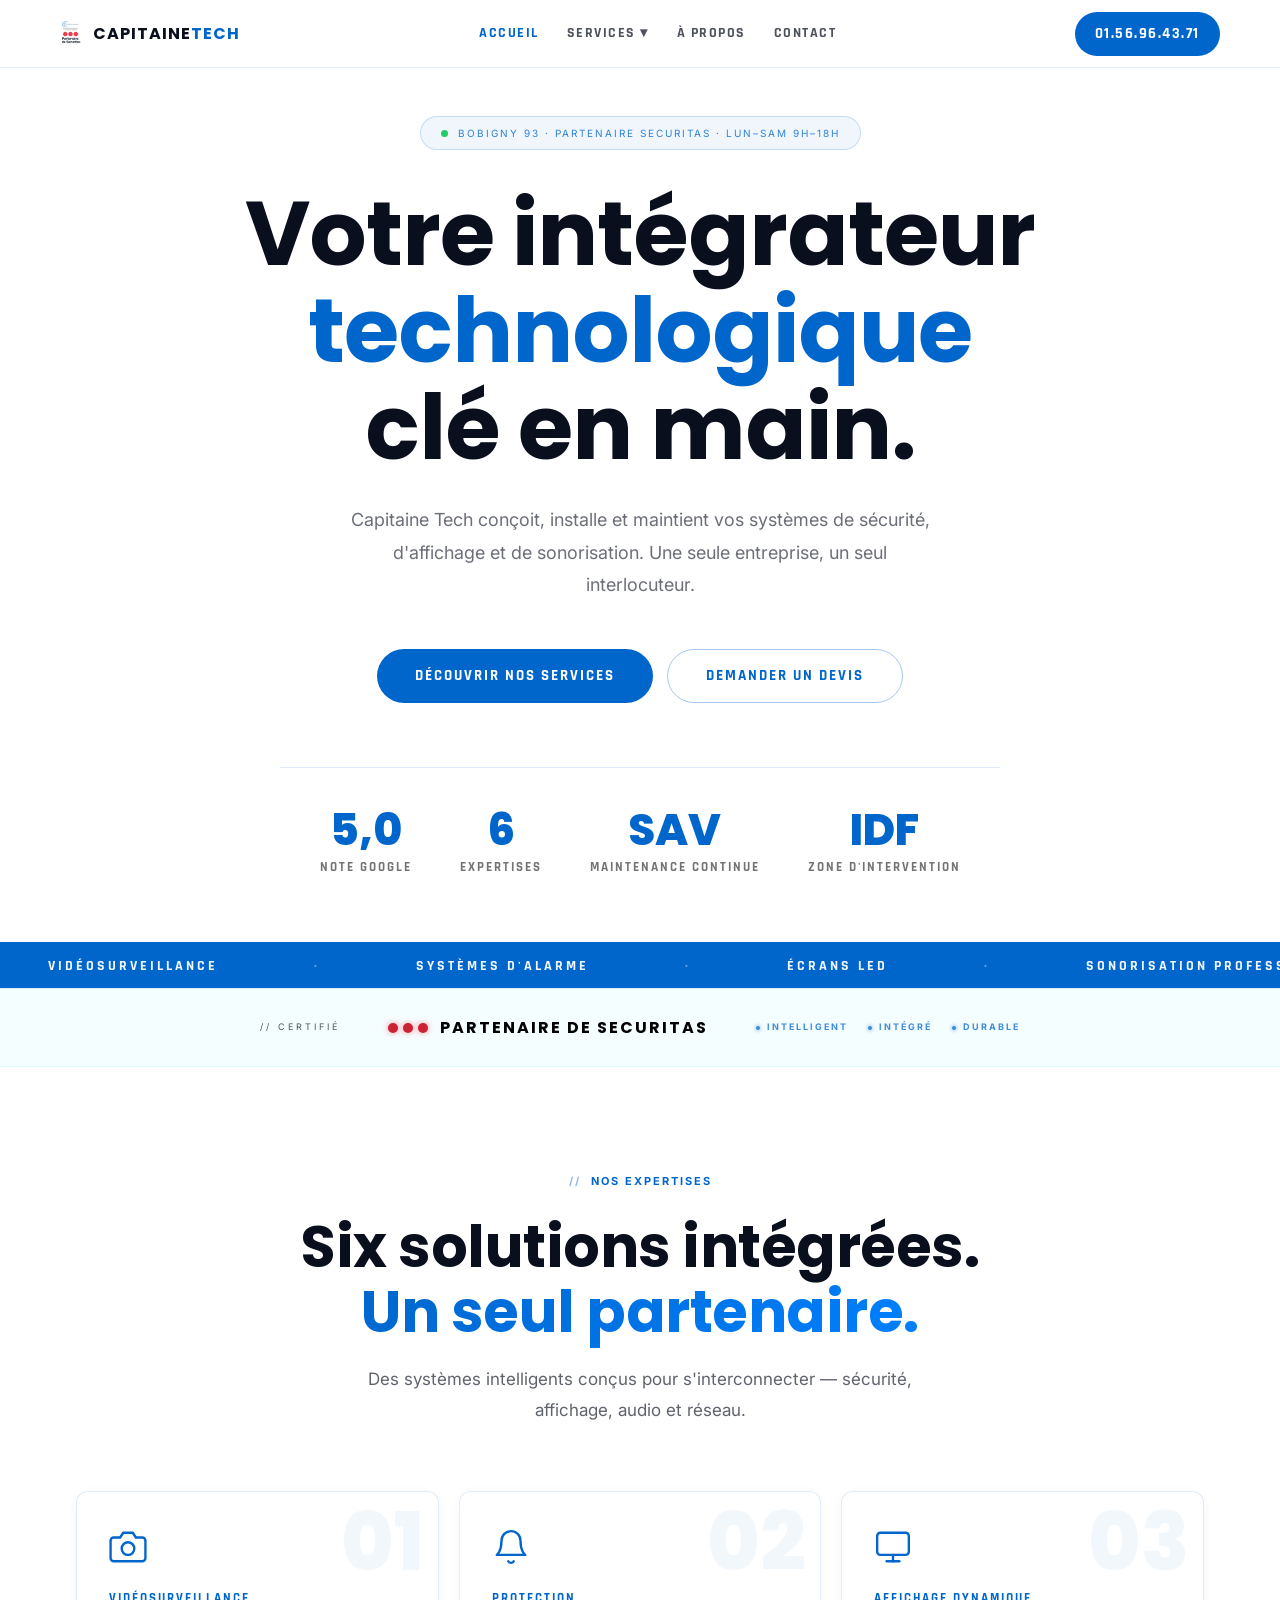
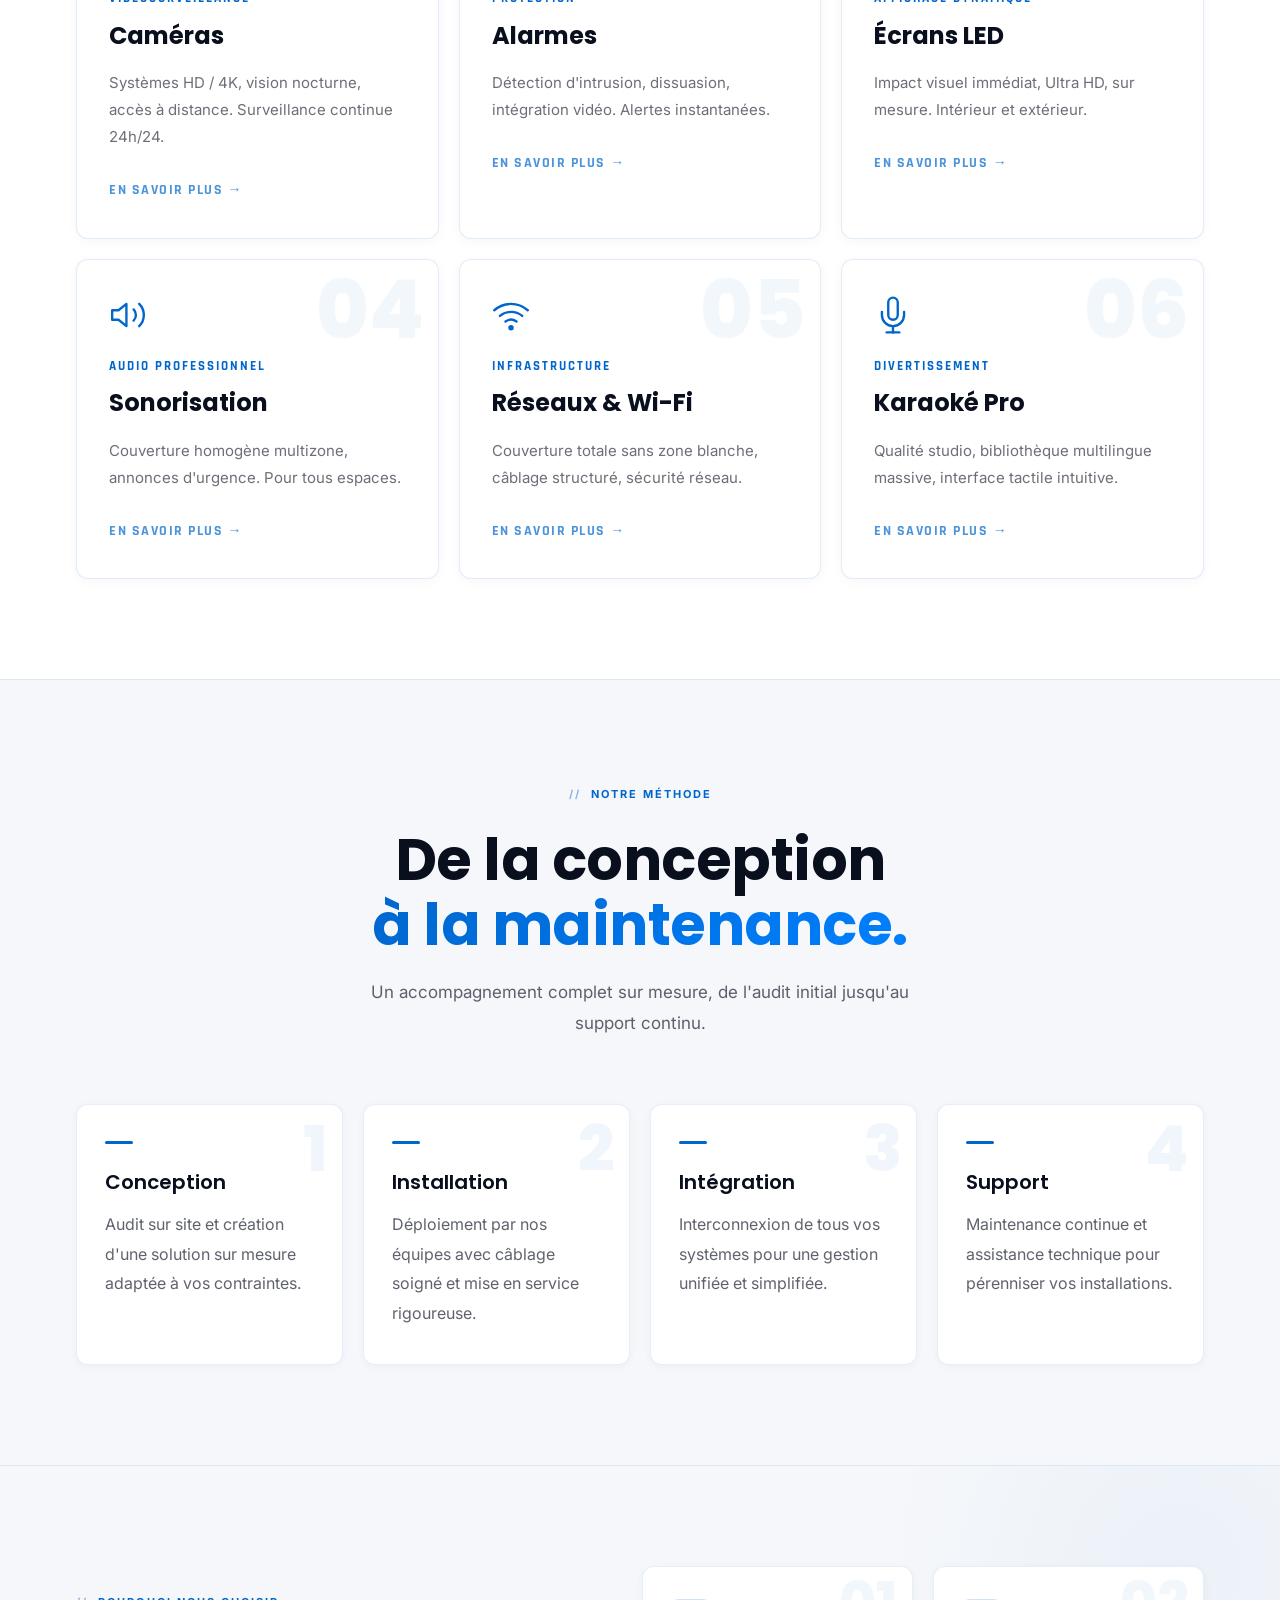
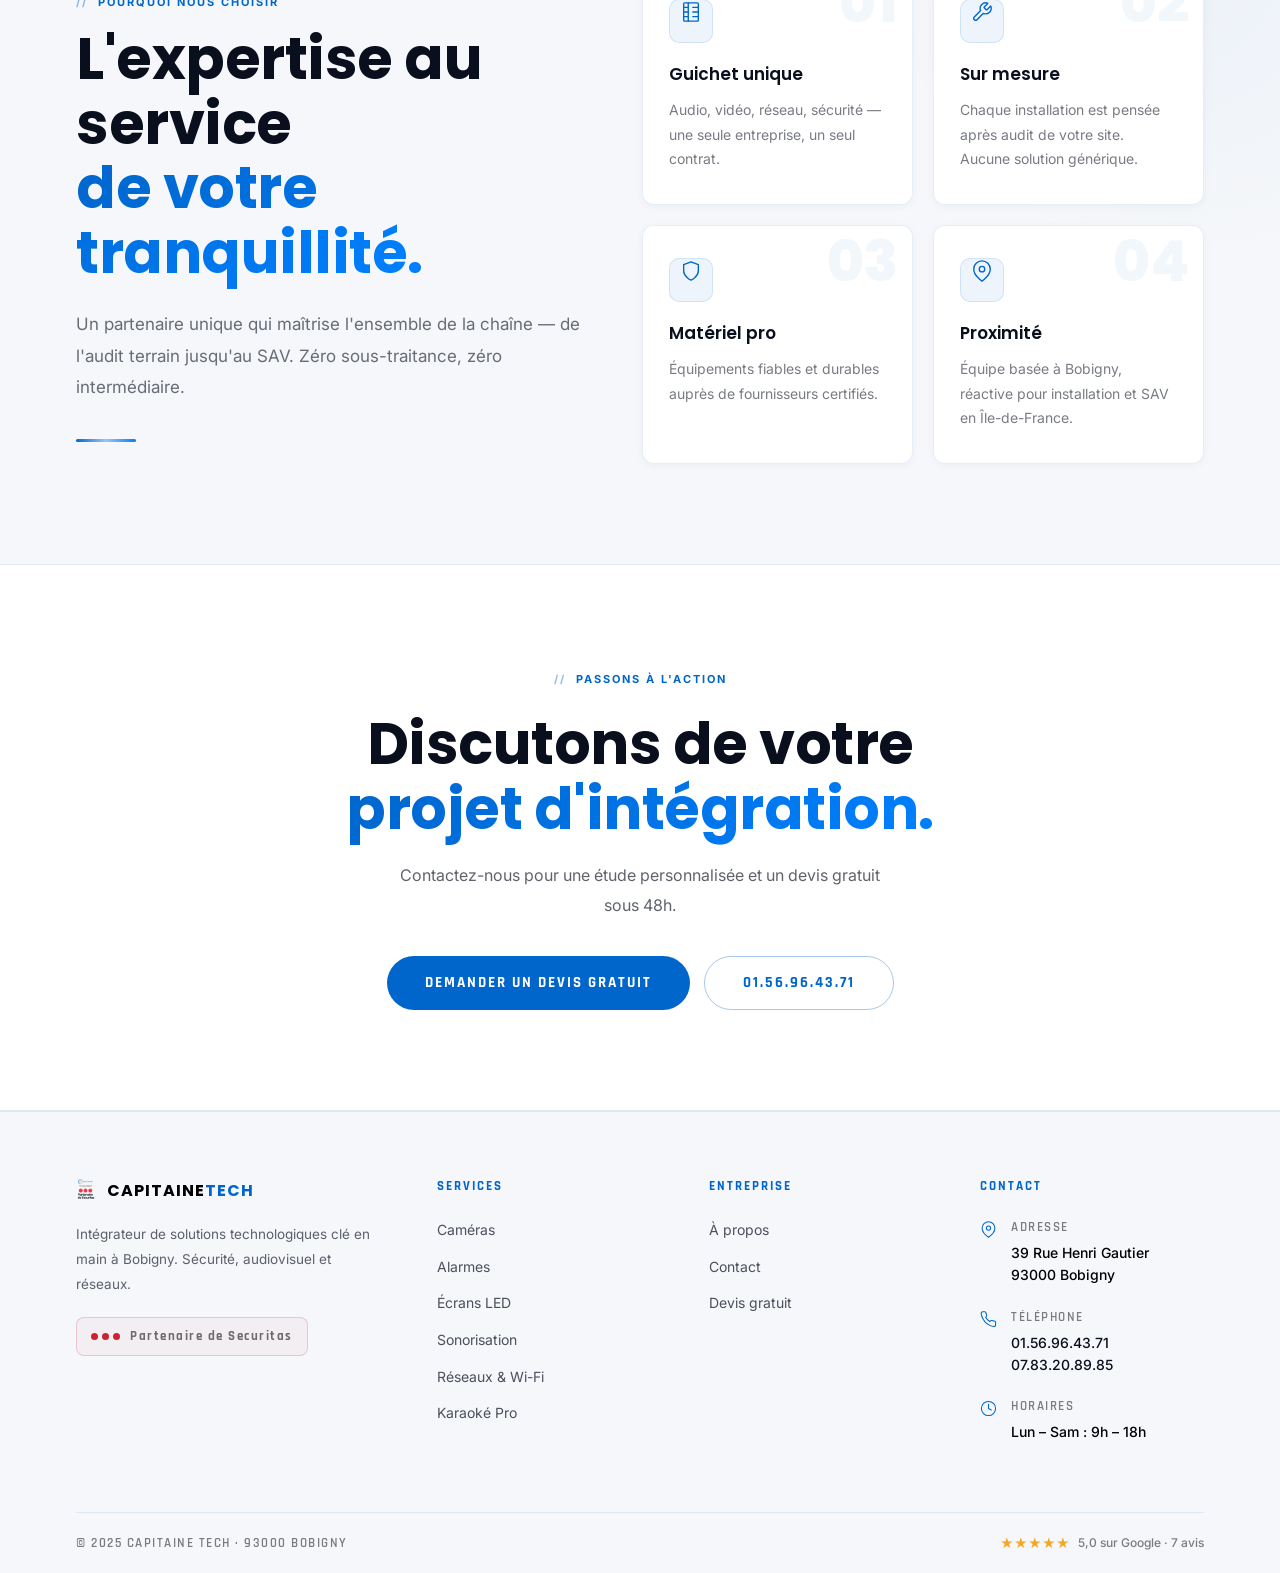
==== index.html @ 0abb5c39 "Refonte responsive, lisibilité et dynamisme du site - Police Anton remplacée par Poppins (plus lisib" ====
<!DOCTYPE html>
<html lang="fr">
<head>
  <meta charset="UTF-8"/>
  <meta name="viewport" content="width=device-width, initial-scale=1.0"/>
  <title>Capitaine Tech — Intégrateur de solutions technologiques</title>
  <meta name="description" content="Capitaine Tech, expert en vidéosurveillance, alarmes, écrans LED, sonorisation et réseaux à Bobigny (93)."/>
  <link rel="stylesheet" href="css/style.css"/>
  <style>
    /* HERO */
    #hero {
      min-height: 100vh;
      display: flex; flex-direction: column;
      align-items: center; justify-content: center;
      text-align: center;
      padding: calc(var(--nav-h) + 48px) 40px 64px;
      position: relative; overflow: hidden;
      background: #ffffff;
    }
    #hero::before {
      content: '';
      position: absolute; inset: 0;
      background: none;
      pointer-events: none;
    }

    /* Glow orb */
    .hero-glow {
      position: absolute;
      width: 900px; height: 900px; border-radius: 50%;
      background: radial-gradient(circle, rgba(0,212,255,0.045) 0%, transparent 65%);
      top: 50%; left: 50%; transform: translate(-50%, -50%);
      pointer-events: none; animation: glow-breathe 7s ease-in-out infinite;
    }
    @keyframes glow-breathe { 0%,100%{opacity:.6;transform:translate(-50%,-50%) scale(1);} 50%{opacity:1;transform:translate(-50%,-50%) scale(1.12);} }

    /* Status */
    .hero-status {
      display: inline-flex; align-items: center; gap: 10px;
      background: rgba(0,102,204,0.06); border: 1px solid rgba(0,102,204,0.18);
      padding: 8px 20px; border-radius: 50px; margin-bottom: 36px;
    }
    .status-dot { width: 7px; height: 7px; border-radius: 50%; background: #22cc66; animation: blink 2s ease-in-out infinite; }
    @keyframes blink { 0%,100%{opacity:1;} 50%{opacity:.3;} }
    .status-txt { font-family: 'Inter', sans-serif; font-size: 10px; letter-spacing: 2px; text-transform: uppercase; color: var(--cyan); opacity: .8; }

    h1 { margin-bottom: 28px; max-width: 1100px; }
    h1 .line2 { color: var(--cyan); }

    .hero-lead { font-size: 18px; line-height: 1.8; color: rgba(10,15,30,0.6); max-width: 580px; margin: 0 auto 48px; font-weight: 400; }

    .hero-btns { display: flex; gap: 14px; justify-content: center; flex-wrap: wrap; margin-bottom: 64px; }

    .hero-stats {
      display: flex; gap: 48px; justify-content: center; flex-wrap: wrap;
      padding-top: 40px;
      border-top: 1px solid rgba(0,102,204,0.12);
      width: 100%; max-width: 720px;
    }
    .stat-item { text-align: center; min-width: 80px; }

    /* PARTNER BAND */
    .partner-band {
      background: rgba(0,212,255,0.04);
      border-top: 1px solid rgba(0,102,204,0.12);
      border-bottom: 1px solid rgba(0,212,255,0.1);
      padding: 26px 0; position: relative; z-index: 1;
    }
    .partner-inner { max-width: 1240px; margin: 0 auto; padding: 0 56px; display: flex; align-items: center; justify-content: center; gap: 48px; flex-wrap: wrap; }
    .partner-left { font-family: 'Inter', sans-serif; font-size: 9px; letter-spacing: 3px; color: var(--muted); text-transform: uppercase; }
    .partner-center { display: flex; align-items: center; gap: 12px; }
    .p-dots { display: flex; gap: 5px; }
    .p-dots span { width: 10px; height: 10px; background: var(--red); border-radius: 50%; box-shadow: 0 0 6px rgba(255,38,64,0.5); }
    .p-name { font-family: 'Poppins', sans-serif; font-weight: 700; font-size: 16px; letter-spacing: 2px; text-transform: uppercase; }
    .partner-vals { display: flex; gap: 20px; }
    .partner-val { font-family: 'Inter', sans-serif; font-size: 9px; letter-spacing: 2px; color: var(--cyan); text-transform: uppercase; display: flex; align-items: center; gap: 7px; opacity: .75; }
    .partner-val::before { content: ''; width: 4px; height: 4px; background: var(--cyan); border-radius: 50%; box-shadow: 0 0 4px var(--cyan); }

    /* SERVICES */
    .svc-grid { display: grid; grid-template-columns: repeat(3, 1fr); gap: 20px; }

    /* PROCESS */
    .steps-grid { display: grid; grid-template-columns: repeat(4, 1fr); gap: 20px; }

    /* WHY */
    #why { background: var(--bg2); border-top: 1px solid rgba(0,102,204,0.1); border-bottom: 1px solid rgba(0,102,204,0.07); position: relative; overflow: hidden; }
    #why::before {
      content: ''; position: absolute; top: -200px; right: -200px;
      width: 600px; height: 600px; border-radius: 50%;
      background: radial-gradient(circle, rgba(0,102,204,0.04) 0%, transparent 70%);
      pointer-events: none; animation: glow-breathe 8s ease-in-out infinite;
    }
    .why-layout { display: grid; grid-template-columns: 1fr 1.1fr; gap: 56px; align-items: center; }
    .why-left { position: relative; }
    .why-left .tag { margin-bottom: 16px; }
    .why-left h2 { margin-bottom: 24px; }
    .why-left > p { font-size: 17px; line-height: 1.85; color: rgba(10,15,30,0.6); margin-bottom: 36px; }
    .why-line {
      width: 60px; height: 3px; border-radius: 3px;
      background: linear-gradient(90deg, var(--cyan), var(--cyan-b));
      position: relative; overflow: hidden;
    }
    .why-line::after {
      content: ''; position: absolute; inset: 0;
      background: linear-gradient(90deg, transparent, rgba(255,255,255,0.6), transparent);
      animation: why-shine 3s ease-in-out infinite;
    }
    @keyframes why-shine { 0%,100%{transform:translateX(-100%);} 50%{transform:translateX(100%);} }
    .why-grid { display: grid; grid-template-columns: 1fr 1fr; gap: 20px; }
    .why-card {
      background: var(--bg-card); padding: 32px 26px;
      border: 1px solid rgba(0,102,204,0.1); border-radius: var(--r);
      position: relative; overflow: hidden;
      transition: border-color .3s, box-shadow .4s, transform .4s var(--ease);
    }
    .why-card::before {
      content: ''; position: absolute; top: 0; left: 0; width: 100%; height: 3px;
      background: linear-gradient(90deg, var(--cyan), var(--cyan-b));
      transform: scaleX(0); transform-origin: left;
      transition: transform .4s var(--ease);
    }
    .why-card:hover::before { transform: scaleX(1); }
    .why-card:hover {
      border-color: rgba(0,102,204,0.25);
      box-shadow: 0 12px 40px rgba(0,102,204,0.1);
      transform: translateY(-6px);
    }
    .why-num {
      font-family: 'Poppins', sans-serif; font-weight: 800; font-size: 56px;
      color: rgba(0,102,204,0.05); position: absolute; top: 8px; right: 14px;
      line-height: 1; user-select: none; pointer-events: none;
      transition: color .3s;
    }
    .why-card:hover .why-num { color: rgba(0,102,204,0.1); }
    .why-icon-wrap {
      width: 44px; height: 44px; border-radius: 10px;
      background: rgba(0,102,204,0.07); border: 1px solid rgba(0,102,204,0.12);
      display: flex; align-items: center; justify-content: center; margin-bottom: 18px;
      transition: background .3s, transform .4s var(--ease);
    }
    .why-card:hover .why-icon-wrap { background: rgba(0,102,204,0.12); transform: scale(1.1) rotate(-5deg); }
    .why-icon { width: 22px; height: 22px; color: var(--cyan); }
    .why-icon svg { width: 100%; height: 100%; }
    .why-card h3 { font-size: 17px; font-weight: 600; margin-bottom: 10px; color: #0a0f1e; }
    .why-card p { font-size: 14px; line-height: 1.75; color: rgba(10,15,30,0.55); }

    /* CTA */
    #cta-band { padding: 100px 0; text-align: center; }
    #cta-band h2 { margin: 8px auto 20px; max-width: 600px; }
    #cta-band p { max-width: 480px; margin: 0 auto 36px; font-size: 16px; }
    .cta-btns { display: flex; gap: 14px; justify-content: center; flex-wrap: wrap; }

    @media (max-width: 1024px) {
      #hero { padding: calc(var(--nav-h) + 40px) 32px 60px; }
      .svc-grid { grid-template-columns: 1fr 1fr; gap: 16px; }
      .steps-grid { grid-template-columns: 1fr 1fr; gap: 16px; }
      .why-layout { grid-template-columns: 1fr; gap: 40px; text-align: center; }
      .why-left .tag { justify-content: center; }
      .why-left > p { margin: 0 auto 28px; max-width: 520px; }
      .why-line { margin: 0 auto; }
      .why-grid { grid-template-columns: 1fr 1fr; gap: 16px; }
      .why-card { text-align: left; }
      #cta-band { padding: 80px 0; }
    }
    @media (max-width: 768px) {
      #hero { padding: calc(var(--nav-h) + 30px) 20px 48px; min-height: auto; }
      h1 { margin-bottom: 20px; }
      .hero-lead { font-size: 16px; margin-bottom: 36px; }
      .hero-btns { margin-bottom: 48px; }
      .hero-stats { gap: 28px; padding-top: 32px; }
      .svc-grid { grid-template-columns: 1fr; gap: 14px; }
      .steps-grid { grid-template-columns: 1fr 1fr; gap: 14px; }
      .why-grid { grid-template-columns: 1fr; gap: 14px; }
      .partner-inner { flex-direction: column; gap: 16px; text-align: center; }
      .partner-vals { justify-content: center; flex-wrap: wrap; }
      #cta-band { padding: 64px 0; }
      #cta-band p { font-size: 15px; margin-bottom: 28px; }
    }
    @media (max-width: 480px) {
      #hero { padding: calc(var(--nav-h) + 24px) 16px 40px; }
      .hero-status { padding: 6px 14px; margin-bottom: 28px; }
      .status-txt { font-size: 8px; letter-spacing: 1.5px; }
      .hero-lead { font-size: 15px; }
      .hero-btns { gap: 10px; flex-direction: column; align-items: center; }
      .hero-stats { gap: 20px; }
      .stat-item { min-width: 70px; }
      .steps-grid { grid-template-columns: 1fr; gap: 12px; }
      .partner-vals { gap: 12px; }
      #cta-band { padding: 52px 0; }
      .cta-btns { flex-direction: column; align-items: center; }
    }
  </style>
</head>
<body>

<!-- NAV -->
<nav>
  <div class="nav-inner">
    <a href="index.html" class="nav-logo">
      <img src="assets/logo.jpg" alt="Capitaine Tech"/>
      <span class="nav-logo-text">Capitaine<em>Tech</em></span>
    </a>
    <ul class="nav-links">
      <li><a href="index.html" class="active">Accueil</a></li>
      <li class="nav-dropdown">
        <a href="services/cameras.html">Services ▾</a>
        <div class="nav-dropdown-menu">
          <a href="services/cameras.html"><span class="dd-icon" data-icon="camera"></span>Caméras</a>
          <a href="services/alarmes.html"><span class="dd-icon" data-icon="bell"></span>Alarmes</a>
          <div class="dd-sep"></div>
          <a href="services/ecrans-led.html"><span class="dd-icon" data-icon="monitor"></span>Écrans LED</a>
          <a href="services/sonorisation.html"><span class="dd-icon" data-icon="speaker"></span>Sonorisation</a>
          <div class="dd-sep"></div>
          <a href="services/reseaux.html"><span class="dd-icon" data-icon="wifi"></span>Réseaux & Wi-Fi</a>
          <a href="services/karaoke.html"><span class="dd-icon" data-icon="mic"></span>Karaoké Pro</a>
        </div>
      </li>
      <li><a href="a-propos.html">À propos</a></li>
      <li><a href="contact.html">Contact</a></li>
    </ul>
    <a href="tel:0156964371" class="nav-cta">01.56.96.43.71</a>
    <div class="nav-burger" id="burger"><span></span><span></span><span></span></div>
  </div>
</nav>

<div class="nav-mobile" id="mobile-nav">
  <span class="nm-section">Navigation</span>
  <a href="index.html">Accueil</a>
  <span class="nm-section">Services</span>
  <a href="services/cameras.html"><span class="nm-icon" data-icon="camera"></span>Caméras</a>
  <a href="services/alarmes.html"><span class="nm-icon" data-icon="bell"></span>Alarmes</a>
  <a href="services/ecrans-led.html"><span class="nm-icon" data-icon="monitor"></span>Écrans LED</a>
  <a href="services/sonorisation.html"><span class="nm-icon" data-icon="speaker"></span>Sonorisation</a>
  <a href="services/reseaux.html"><span class="nm-icon" data-icon="wifi"></span>Réseaux & Wi-Fi</a>
  <a href="services/karaoke.html"><span class="nm-icon" data-icon="mic"></span>Karaoké Pro</a>
  <span class="nm-section">Entreprise</span>
  <a href="a-propos.html">À propos</a>
  <a href="contact.html">Contact</a>
</div>

<!-- HERO -->
<section id="hero">
    <div class="hero-status">
    <div class="status-dot"></div>
    <span class="status-txt">Bobigny 93 · Partenaire Securitas · Lun–Sam 9h–18h</span>
  </div>
  <h1>Votre intégrateur<br><span class="line2">technologique</span><br>clé en main.</h1>
  <p class="hero-lead">Capitaine Tech conçoit, installe et maintient vos systèmes de sécurité, d'affichage et de sonorisation. Une seule entreprise, un seul interlocuteur.</p>
  <div class="hero-btns">
    <a href="services/cameras.html" class="btn btn-primary">Découvrir nos services</a>
    <a href="contact.html" class="btn btn-outline">Demander un devis</a>
  </div>
  <div class="hero-stats">
    <div class="stat-item">
      <div class="stat-num" data-counter data-target="5" data-suffix=",0">5,0</div>
      <div class="stat-lbl">Note Google</div>
    </div>
    <div class="stat-item">
      <div class="stat-num" data-counter data-target="6">6</div>
      <div class="stat-lbl">Expertises</div>
    </div>
    <div class="stat-item">
      <div class="stat-num">SAV</div>
      <div class="stat-lbl">Maintenance continue</div>
    </div>
    <div class="stat-item">
      <div class="stat-num">IDF</div>
      <div class="stat-lbl">Zone d'intervention</div>
    </div>
  </div>
</section>

<!-- TICKER -->
<div class="ticker" style="position:relative;z-index:1;">
  <div class="ticker-track">
    <span class="ticker-item">Vidéosurveillance</span><span class="ticker-item ticker-dot">·</span>
    <span class="ticker-item">Systèmes d'alarme</span><span class="ticker-item ticker-dot">·</span>
    <span class="ticker-item">Écrans LED</span><span class="ticker-item ticker-dot">·</span>
    <span class="ticker-item">Sonorisation professionnelle</span><span class="ticker-item ticker-dot">·</span>
    <span class="ticker-item">Réseaux & Wi-Fi</span><span class="ticker-item ticker-dot">·</span>
    <span class="ticker-item">Karaoké Pro</span><span class="ticker-item ticker-dot">·</span>
    <span class="ticker-item">Installation clé en main</span><span class="ticker-item ticker-dot">·</span>
    <span class="ticker-item">Vidéosurveillance</span><span class="ticker-item ticker-dot">·</span>
    <span class="ticker-item">Systèmes d'alarme</span><span class="ticker-item ticker-dot">·</span>
    <span class="ticker-item">Écrans LED</span><span class="ticker-item ticker-dot">·</span>
    <span class="ticker-item">Sonorisation professionnelle</span><span class="ticker-item ticker-dot">·</span>
    <span class="ticker-item">Réseaux & Wi-Fi</span><span class="ticker-item ticker-dot">·</span>
    <span class="ticker-item">Karaoké Pro</span><span class="ticker-item ticker-dot">·</span>
    <span class="ticker-item">Installation clé en main</span><span class="ticker-item ticker-dot">·</span>
  </div>
</div>

<!-- PARTNER BAND -->
<div class="partner-band">
  <div class="partner-inner">
    <div class="partner-left">// Certifié</div>
    <div class="partner-center">
      <div class="p-dots"><span></span><span></span><span></span></div>
      <div class="p-name">Partenaire de Securitas</div>
    </div>
    <div class="partner-vals">
      <span class="partner-val">Intelligent</span>
      <span class="partner-val">Intégré</span>
      <span class="partner-val">Durable</span>
    </div>
  </div>
</div>

<!-- SERVICES -->
<section id="services" style="position:relative;z-index:1;">
  <div class="container">
    <div class="section-header reveal">
      <div class="tag">Nos expertises</div>
      <h2>Six solutions intégrées.<br><span class="cyan">Un seul partenaire.</span></h2>
      <p>Des systèmes intelligents conçus pour s'interconnecter — sécurité, affichage, audio et réseau.</p>
    </div>
    <div class="svc-grid">
      <div class="svc-card reveal">
        <div class="svc-bg-num">01</div>
        <div class="svc-icon" data-icon="camera"></div>
        <div class="svc-cat">Vidéosurveillance</div>
        <div class="svc-title">Caméras</div>
        <p class="svc-desc">Systèmes HD / 4K, vision nocturne, accès à distance. Surveillance continue 24h/24.</p>
        <a href="services/cameras.html" class="svc-link">En savoir plus →</a>
      </div>
      <div class="svc-card reveal">
        <div class="svc-bg-num">02</div>
        <div class="svc-icon" data-icon="bell"></div>
        <div class="svc-cat">Protection</div>
        <div class="svc-title">Alarmes</div>
        <p class="svc-desc">Détection d'intrusion, dissuasion, intégration vidéo. Alertes instantanées.</p>
        <a href="services/alarmes.html" class="svc-link">En savoir plus →</a>
      </div>
      <div class="svc-card reveal">
        <div class="svc-bg-num">03</div>
        <div class="svc-icon" data-icon="monitor"></div>
        <div class="svc-cat">Affichage dynamique</div>
        <div class="svc-title">Écrans LED</div>
        <p class="svc-desc">Impact visuel immédiat, Ultra HD, sur mesure. Intérieur et extérieur.</p>
        <a href="services/ecrans-led.html" class="svc-link">En savoir plus →</a>
      </div>
      <div class="svc-card reveal">
        <div class="svc-bg-num">04</div>
        <div class="svc-icon" data-icon="speaker"></div>
        <div class="svc-cat">Audio professionnel</div>
        <div class="svc-title">Sonorisation</div>
        <p class="svc-desc">Couverture homogène multizone, annonces d'urgence. Pour tous espaces.</p>
        <a href="services/sonorisation.html" class="svc-link">En savoir plus →</a>
      </div>
      <div class="svc-card reveal">
        <div class="svc-bg-num">05</div>
        <div class="svc-icon" data-icon="wifi"></div>
        <div class="svc-cat">Infrastructure</div>
        <div class="svc-title">Réseaux & Wi-Fi</div>
        <p class="svc-desc">Couverture totale sans zone blanche, câblage structuré, sécurité réseau.</p>
        <a href="services/reseaux.html" class="svc-link">En savoir plus →</a>
      </div>
      <div class="svc-card reveal">
        <div class="svc-bg-num">06</div>
        <div class="svc-icon" data-icon="mic"></div>
        <div class="svc-cat">Divertissement</div>
        <div class="svc-title">Karaoké Pro</div>
        <p class="svc-desc">Qualité studio, bibliothèque multilingue massive, interface tactile intuitive.</p>
        <a href="services/karaoke.html" class="svc-link">En savoir plus →</a>
      </div>
    </div>
  </div>
</section>

<!-- PROCESS -->
<section id="process" style="background:var(--bg2);border-top:1px solid rgba(0,102,204,0.1);position:relative;z-index:1;">
  <div class="container">
    <div class="section-header reveal">
      <div class="tag">Notre méthode</div>
      <h2>De la conception<br><span class="cyan">à la maintenance.</span></h2>
      <p>Un accompagnement complet sur mesure, de l'audit initial jusqu'au support continu.</p>
    </div>
    <div class="steps-grid">
      <div class="step-card reveal">
        <div class="step-n">1</div>
        <div class="step-bar"></div>
        <h3>Conception</h3>
        <p>Audit sur site et création d'une solution sur mesure adaptée à vos contraintes.</p>
      </div>
      <div class="step-card reveal">
        <div class="step-n">2</div>
        <div class="step-bar"></div>
        <h3>Installation</h3>
        <p>Déploiement par nos équipes avec câblage soigné et mise en service rigoureuse.</p>
      </div>
      <div class="step-card reveal">
        <div class="step-n">3</div>
        <div class="step-bar"></div>
        <h3>Intégration</h3>
        <p>Interconnexion de tous vos systèmes pour une gestion unifiée et simplifiée.</p>
      </div>
      <div class="step-card reveal">
        <div class="step-n">4</div>
        <div class="step-bar"></div>
        <h3>Support</h3>
        <p>Maintenance continue et assistance technique pour pérenniser vos installations.</p>
      </div>
    </div>
  </div>
</section>

<!-- WHY -->
<section id="why">
  <div class="container">
    <div class="why-layout">
      <div class="why-left reveal">
        <div class="tag">Pourquoi nous choisir</div>
        <h2>L'expertise au service<br><span class="cyan">de votre tranquillité.</span></h2>
        <p>Un partenaire unique qui maîtrise l'ensemble de la chaîne — de l'audit terrain jusqu'au SAV. Zéro sous-traitance, zéro intermédiaire.</p>
        <div class="why-line"></div>
      </div>
      <div class="why-grid">
        <div class="why-card reveal">
          <div class="why-num">01</div>
          <div class="why-icon-wrap"><div class="why-icon" data-icon="building"></div></div>
          <h3>Guichet unique</h3>
          <p>Audio, vidéo, réseau, sécurité — une seule entreprise, un seul contrat.</p>
        </div>
        <div class="why-card reveal">
          <div class="why-num">02</div>
          <div class="why-icon-wrap"><div class="why-icon" data-icon="tool"></div></div>
          <h3>Sur mesure</h3>
          <p>Chaque installation est pensée après audit de votre site. Aucune solution générique.</p>
        </div>
        <div class="why-card reveal">
          <div class="why-num">03</div>
          <div class="why-icon-wrap"><div class="why-icon" data-icon="shield"></div></div>
          <h3>Matériel pro</h3>
          <p>Équipements fiables et durables auprès de fournisseurs certifiés.</p>
        </div>
        <div class="why-card reveal">
          <div class="why-num">04</div>
          <div class="why-icon-wrap"><div class="why-icon" data-icon="pin"></div></div>
          <h3>Proximité</h3>
          <p>Équipe basée à Bobigny, réactive pour installation et SAV en Île-de-France.</p>
        </div>
      </div>
    </div>
  </div>
</section>

<!-- CTA -->
<section id="cta-band" style="position:relative;z-index:1;">
  <div class="container">
    <div class="reveal">
      <div class="tag" style="justify-content:center;">Passons à l'action</div>
      <h2>Discutons de votre<br><span class="cyan">projet d'intégration.</span></h2>
      <p>Contactez-nous pour une étude personnalisée et un devis gratuit sous 48h.</p>
      <div class="cta-btns">
        <a href="contact.html" class="btn btn-primary">Demander un devis gratuit</a>
        <a href="tel:0156964371" class="btn btn-outline">01.56.96.43.71</a>
      </div>
    </div>
  </div>
</section>

<!-- FOOTER -->
<footer>
  <div class="container">
    <div class="footer-top">
      <div class="footer-brand">
        <div class="footer-logo-wrap">
          <img src="assets/logo.jpg" alt="Capitaine Tech"/>
          <span class="footer-logo-text">Capitaine<em>Tech</em></span>
        </div>
        <p>Intégrateur de solutions technologiques clé en main à Bobigny. Sécurité, audiovisuel et réseaux.</p>
        <div class="sec-badge"><div class="sec-dots"><span></span><span></span><span></span></div>Partenaire de Securitas</div>
      </div>
      <div>
        <div class="footer-col-title">Services</div>
        <ul class="footer-links">
          <li><a href="services/cameras.html">Caméras</a></li>
          <li><a href="services/alarmes.html">Alarmes</a></li>
          <li><a href="services/ecrans-led.html">Écrans LED</a></li>
          <li><a href="services/sonorisation.html">Sonorisation</a></li>
          <li><a href="services/reseaux.html">Réseaux & Wi-Fi</a></li>
          <li><a href="services/karaoke.html">Karaoké Pro</a></li>
        </ul>
      </div>
      <div>
        <div class="footer-col-title">Entreprise</div>
        <ul class="footer-links">
          <li><a href="a-propos.html">À propos</a></li>
          <li><a href="contact.html">Contact</a></li>
          <li><a href="contact.html">Devis gratuit</a></li>
        </ul>
      </div>
      <div>
        <div class="footer-col-title">Contact</div>
        <div class="info-row"><div class="info-ico" data-icon="pin"></div><div><div class="info-lbl">Adresse</div><div class="info-val">39 Rue Henri Gautier<br>93000 Bobigny</div></div></div>
        <div class="info-row"><div class="info-ico" data-icon="phone"></div><div><div class="info-lbl">Téléphone</div><div class="info-val"><a href="tel:0156964371">01.56.96.43.71</a><br><a href="tel:0783208985">07.83.20.89.85</a></div></div></div>
        <div class="info-row"><div class="info-ico" data-icon="clock"></div><div><div class="info-lbl">Horaires</div><div class="info-val">Lun – Sam : 9h – 18h</div></div></div>
      </div>
    </div>
    <div class="footer-bottom">
      <div class="footer-copy">© 2025 Capitaine Tech · 93000 Bobigny</div>
      <div class="footer-rating">
        <span class="stars">★★★★★</span>
        <span class="rating-txt">5,0 sur Google · 7 avis</span>
      </div>
    </div>
  </div>
</footer>

<script src="js/main.js"></script>
</body>
</html>
---- css/style.css ----
@import url('https://fonts.googleapis.com/css2?family=Poppins:wght@400;500;600;700;800&family=Rajdhani:wght@500;600;700&family=Inter:wght@400;500;600;700&display=swap');

:root {
  --bg:       #ffffff;
  --bg2:      #f5f7fa;
  --bg3:      #edf0f5;
  --bg-card:  #ffffff;
  --cyan:     #0066cc;
  --cyan-b:   #0080ff;
  --cyan-d:   #004fa3;
  --cyan-glow:rgba(0,102,204,0.15);
  --red:      #cc2233;
  --white:    #0a0f1e;
  --muted:    rgba(10,15,30,0.72);
  --faint:    rgba(10,15,30,0.1);
  --border:   rgba(0,102,204,0.14);
  --nav-h:    68px;
  --ease:     cubic-bezier(0.25, 1, 0.4, 1);
  --r:        12px;
}

*, *::before, *::after { box-sizing: border-box; margin: 0; padding: 0; }
html { scroll-behavior: smooth; }
img { display: block; max-width: 100%; }
a { color: inherit; text-decoration: none; }

body {
  font-family: 'Inter', sans-serif;
  background: var(--bg);
  color: var(--white);
  overflow-x: hidden;
  line-height: 1.6;
}

/* ═══ TYPOGRAPHY ═══ */
h1 {
  font-family: 'Poppins', sans-serif;
  font-weight: 700;
  font-size: clamp(48px, 7vw, 100px);
  line-height: 1.08;
  letter-spacing: -1px;
  text-transform: none;
  color: #0a0f1e;
}
h2 {
  font-family: 'Poppins', sans-serif;
  font-weight: 700;
  font-size: clamp(32px, 4.5vw, 64px);
  line-height: 1.12;
  letter-spacing: -0.5px;
  text-transform: none;
  color: #0a0f1e;
}
h3 {
  font-family: 'Poppins', sans-serif;
  font-weight: 600;
  font-size: 20px;
  letter-spacing: 0;
  text-transform: none;
  color: #0a0f1e;
}
p { font-size: 16px; color: rgba(10,15,30,0.65); line-height: 1.85; }

.cyan { color: var(--cyan); }

.tag {
  display: inline-flex; align-items: center; gap: 10px;
  font-family: 'Inter', sans-serif;
  font-size: 11px; font-weight: 700; letter-spacing: 2px; text-transform: uppercase;
  color: var(--cyan); margin-bottom: 16px;
}
.tag::before { content: '//'; opacity: .45; }

/* ═══ LAYOUT ═══ */
.container { max-width: 1240px; margin: 0 auto; padding: 0 56px; position: relative; z-index: 1; }
section { position: relative; z-index: 1; padding: 100px 0; }

/* ═══ NAV ═══ */
nav {
  position: fixed; top: 0; left: 0; right: 0; height: var(--nav-h);
  z-index: 200;
  background: rgba(255,255,255,0.95);
  border-bottom: 1px solid rgba(0,102,204,0.1);
  backdrop-filter: blur(20px);
  transition: box-shadow .3s;
}
nav.scrolled {
  box-shadow: 0 2px 24px rgba(0,0,0,0.08);
}
.nav-inner {
  max-width: 1240px; margin: 0 auto; padding: 0 40px;
  height: 100%; display: flex; align-items: center; justify-content: space-between; gap: 16px;
}
.nav-logo { display: flex; align-items: center; gap: 12px; flex-shrink: 0; }
.nav-logo img { height: 32px; object-fit: contain; }
.nav-logo-text {
  font-family: 'Poppins', sans-serif; font-weight: 700;
  font-size: 16px; letter-spacing: 1px; text-transform: uppercase; color: #0a0f1e;
}
.nav-logo-text em { font-style: normal; color: var(--cyan); }

.nav-links { display: flex; align-items: center; gap: 2px; list-style: none; }
.nav-links > li > a {
  font-family: 'Rajdhani', sans-serif; font-size: 14px; font-weight: 700; letter-spacing: 1.5px;
  text-transform: uppercase; color: var(--muted); padding: 8px 13px;
  transition: color .2s, background .2s; display: block; border-radius: 7px;
}
.nav-links > li > a:hover { color: var(--cyan); background: rgba(0,102,204,0.06); }
.nav-links > li > a.active { color: var(--cyan); }

.nav-dropdown { position: relative; }
.nav-dropdown > a { cursor: pointer; user-select: none; }
.nav-dropdown-menu {
  opacity: 0; pointer-events: none;
  position: absolute; top: calc(100% + 8px); left: 50%;
  transform: translateX(-50%) translateY(-4px);
  background: #fff;
  border: 1px solid rgba(0,102,204,0.15);
  min-width: 270px; padding: 8px; border-radius: 14px;
  transition: opacity .18s ease, transform .18s ease;
  box-shadow: 0 8px 40px rgba(0,0,0,0.12), 0 2px 8px rgba(0,0,0,0.06);
}
.nav-dropdown-menu::after {
  content: ''; position: absolute; top: 0; left: 15%; right: 15%; height: 2px;
  background: linear-gradient(90deg, transparent, var(--cyan), transparent);
  border-radius: 2px;
}
.nav-dropdown.open .nav-dropdown-menu {
  opacity: 1; pointer-events: auto; transform: translateX(-50%) translateY(0);
}
.nav-dropdown-menu a {
  display: flex; align-items: center; gap: 13px; padding: 12px 15px;
  font-family: 'Rajdhani', sans-serif; font-size: 13px; font-weight: 700; letter-spacing: 1.5px;
  text-transform: uppercase; color: var(--muted); border-radius: 9px;
  transition: background .15s, color .15s;
}
.nav-dropdown-menu a:hover { background: rgba(0,102,204,0.06); color: var(--cyan); }
.dd-icon { width: 15px; height: 15px; color: var(--cyan); opacity: .6; flex-shrink: 0; }
.dd-icon svg { width: 100%; height: 100%; }
.dd-sep { height: 1px; background: rgba(0,102,204,0.08); margin: 4px 8px; }

.nav-cta {
  font-family: 'Rajdhani', sans-serif; font-size: 15px; font-weight: 700; letter-spacing: 1.5px;
  text-transform: uppercase; color: #fff;
  background: var(--cyan); padding: 10px 20px; border-radius: 50px; flex-shrink: 0;
  transition: box-shadow .2s, transform .2s; white-space: nowrap;
}
.nav-cta:hover { box-shadow: 0 4px 20px rgba(0,102,204,0.4); transform: translateY(-1px); }

.nav-burger { display: none; flex-direction: column; gap: 5px; cursor: pointer; padding: 8px; flex-shrink: 0; }
.nav-burger span { display: block; width: 22px; height: 1.5px; background: #0a0f1e; transition: all .3s; }
.nav-burger.active span:nth-child(1) { transform: rotate(45deg) translate(4.5px, 5px); background: var(--cyan); }
.nav-burger.active span:nth-child(2) { opacity: 0; }
.nav-burger.active span:nth-child(3) { transform: rotate(-45deg) translate(4.5px, -5px); background: var(--cyan); }

.nav-mobile {
  display: none; position: fixed; inset: 0; top: var(--nav-h);
  background: #fff; z-index: 150; border-top: 1px solid rgba(0,102,204,0.1);
  flex-direction: column; padding: 28px 24px; overflow-y: auto;
}
.nav-mobile.open { display: flex; }
.nav-mobile a {
  font-family: 'Inter', sans-serif; font-size: 11px; letter-spacing: 2px;
  text-transform: uppercase; color: var(--muted); padding: 15px 0;
  border-bottom: 1px solid rgba(0,102,204,0.07);
  display: flex; align-items: center; gap: 14px; transition: color .2s;
}
.nav-mobile a:hover { color: var(--cyan); }
.nm-section { font-family: 'Rajdhani', sans-serif; font-size: 12px; font-weight: 700; letter-spacing: 2px; color: var(--cyan); text-transform: uppercase; padding: 20px 0 6px; }
.nm-icon { width: 15px; height: 15px; color: var(--cyan); opacity: .6; flex-shrink: 0; }
.nm-icon svg { width: 100%; height: 100%; }

/* ═══ BUTTONS ═══ */
.btn {
  display: inline-flex; align-items: center; gap: 10px;
  font-family: 'Rajdhani', sans-serif; font-size: 15px; font-weight: 700; letter-spacing: 2px;
  text-transform: uppercase; cursor: pointer; border: none; text-decoration: none;
  transition: all .25s var(--ease);
}
.btn-primary {
  background: var(--cyan); color: #fff; font-weight: 700;
  padding: 15px 38px; border-radius: 50px;
}
.btn-primary:hover { box-shadow: 0 6px 24px rgba(0,102,204,0.35); transform: translateY(-2px); }
.btn-outline {
  background: transparent; color: var(--cyan);
  border: 1.5px solid rgba(0,102,204,0.35); padding: 14px 38px; border-radius: 50px;
}
.btn-outline:hover { border-color: var(--cyan); box-shadow: 0 4px 16px rgba(0,102,204,0.15); background: rgba(0,102,204,0.04); }

/* ═══ TICKER ═══ */
.ticker {
  background: var(--cyan);
  overflow: hidden; white-space: nowrap; padding: 10px 0; position: relative; z-index: 1;
}
.ticker-track { display: inline-flex; animation: ticker 40s linear infinite; }
.ticker-item { font-family: 'Rajdhani', sans-serif; font-size: 14px; font-weight: 700; letter-spacing: 3px; text-transform: uppercase; color: rgba(255,255,255,0.95); padding: 0 48px; }
.ticker-dot { opacity: .4; }
@keyframes ticker { from { transform: translateX(0); } to { transform: translateX(-50%); } }

/* ═══ SECTION HEADER ═══ */
.section-header { margin-bottom: 64px; text-align: center; }
.section-header .tag { justify-content: center; }
.section-header h2 { margin-top: 8px; }
.section-header p { max-width: 580px; margin: 20px auto 0; font-size: 17px; line-height: 1.85; }

/* ═══ STAT ═══ */
.stat-num { font-family: 'Poppins', sans-serif; font-weight: 800; font-size: 44px; line-height: 1; color: var(--cyan); }
.stat-lbl { font-family: 'Rajdhani', sans-serif; font-size: 13px; font-weight: 700; letter-spacing: 2px; text-transform: uppercase; color: rgba(0,0,0,0.55); margin-top: 5px; }

/* ═══ SVC CARD ═══ */
.svc-card {
  background: var(--bg-card);
  border: 1px solid rgba(0,102,204,0.12);
  padding: 36px 32px;
  border-radius: var(--r);
  position: relative; overflow: hidden;
  transition: border-color .3s, transform .4s var(--ease), box-shadow .4s;
  box-shadow: 0 2px 12px rgba(0,0,0,0.04);
}
.svc-card:hover {
  border-color: rgba(0,102,204,0.3);
  transform: translateY(-5px);
  box-shadow: 0 16px 48px rgba(0,102,204,0.1), 0 4px 16px rgba(0,0,0,0.06);
}
.svc-card::before {
  content: ''; position: absolute; top: 0; left: 0; right: 0; height: 3px;
  background: linear-gradient(90deg, var(--cyan), var(--cyan-b));
  border-radius: var(--r) var(--r) 0 0;
  opacity: 0; transition: opacity .3s;
}
.svc-card:hover::before { opacity: 1; }
.svc-bg-num {
  font-family: 'Poppins', sans-serif; font-weight: 800; font-size: 80px; line-height: 1;
  color: rgba(0,102,204,0.05); position: absolute; top: 10px; right: 14px;
  transition: color .3s; user-select: none; pointer-events: none;
}
.svc-card:hover .svc-bg-num { color: rgba(0,102,204,0.09); }
.svc-icon { width: 38px; height: 38px; color: var(--cyan); margin-bottom: 22px; }
.svc-icon svg { width: 100%; height: 100%; }
.svc-cat { font-family: 'Rajdhani', sans-serif; font-size: 13px; font-weight: 700; letter-spacing: 2px; text-transform: uppercase; color: var(--cyan); margin-bottom: 8px; }
.svc-title { font-family: 'Poppins', sans-serif; font-weight: 700; font-size: 24px; letter-spacing: 0; text-transform: none; margin-bottom: 14px; transition: color .2s; color: #0a0f1e; }
.svc-card:hover .svc-title { color: var(--cyan); }
.svc-desc { font-size: 15px; line-height: 1.8; margin-bottom: 26px; color: rgba(10,15,30,0.6); }
.svc-link { font-family: 'Rajdhani', sans-serif; font-size: 14px; font-weight: 700; letter-spacing: 1.5px; text-transform: uppercase; color: var(--cyan); display: inline-flex; align-items: center; gap: 8px; opacity: .7; transition: opacity .2s, gap .2s; }
.svc-card:hover .svc-link { opacity: 1; gap: 14px; }

/* ═══ PAGE HERO ═══ */
.page-hero { padding: 148px 0 80px; text-align: center; background: var(--bg); }
.page-hero h1 { margin-bottom: 22px; }
.page-hero p { max-width: 600px; font-size: 16px; margin: 0 auto; }

.svc-hero-icon { width: 52px; height: 52px; color: var(--cyan); margin: 0 auto 24px; display: block; }
.svc-hero-icon svg { width: 100%; height: 100%; }

.breadcrumb {
  font-family: 'Rajdhani', sans-serif; font-size: 13px; font-weight: 700; letter-spacing: 1.5px;
  color: var(--muted); margin-bottom: 28px;
  display: flex; align-items: center; justify-content: center; gap: 8px; text-transform: uppercase; flex-wrap: wrap;
}
.breadcrumb a { color: var(--muted); transition: color .2s; }
.breadcrumb a:hover { color: var(--cyan); }
.breadcrumb .sep { color: var(--faint); }

/* ═══ FEAT CARD ═══ */
.feat-card {
  padding: 32px; background: var(--bg-card);
  border: 1px solid rgba(0,102,204,0.1); border-radius: var(--r);
  transition: border-color .25s, box-shadow .25s;
  box-shadow: 0 2px 8px rgba(0,0,0,0.04);
}
.feat-card:hover { border-color: rgba(0,102,204,0.25); box-shadow: 0 8px 32px rgba(0,102,204,0.08); }
.feat-icon { width: 30px; height: 30px; color: var(--cyan); margin-bottom: 16px; }
.feat-icon svg { width: 100%; height: 100%; }
.feat-card h3 { font-size: 20px; font-weight: 600; text-transform: none; margin-bottom: 10px; }

/* ═══ RELATED CARD ═══ */
.related-card {
  background: var(--bg-card); border: 1px solid rgba(0,102,204,0.1);
  padding: 22px 20px; display: flex; align-items: center; gap: 16px;
  border-radius: var(--r); transition: border-color .2s, box-shadow .2s;
  box-shadow: 0 2px 8px rgba(0,0,0,0.04);
}
.related-card:hover { border-color: rgba(0,102,204,0.25); box-shadow: 0 8px 24px rgba(0,102,204,0.08); }
.rel-icon { width: 30px; height: 30px; color: var(--cyan); flex-shrink: 0; }
.rel-icon svg { width: 100%; height: 100%; }
.rel-title { font-family: 'Poppins', sans-serif; font-weight: 600; font-size: 18px; text-transform: none; color: #0a0f1e; }
.rel-sub { font-size: 12px; color: var(--muted); margin-top: 3px; }
.rel-arrow { margin-left: auto; color: var(--cyan); opacity: .4; transition: opacity .2s, transform .2s; font-size: 16px; flex-shrink: 0; }
.related-card:hover .rel-arrow { opacity: 1; transform: translateX(4px); }

/* ═══ STEP CARD ═══ */
.step-card {
  background: var(--bg-card); border: 1px solid rgba(0,102,204,0.1);
  padding: 36px 28px; border-radius: var(--r); position: relative; overflow: hidden;
  transition: border-color .25s, box-shadow .25s;
  box-shadow: 0 2px 8px rgba(0,0,0,0.04);
}
.step-card:hover { border-color: rgba(0,102,204,0.25); box-shadow: 0 8px 32px rgba(0,102,204,0.08); }
.step-n { font-family: 'Poppins', sans-serif; font-weight: 800; font-size: 64px; line-height: 1; color: rgba(0,102,204,0.06); position: absolute; top: 12px; right: 14px; user-select: none; }
.step-bar { width: 28px; height: 3px; background: var(--cyan); margin-bottom: 22px; border-radius: 2px; }
.step-card h3 { font-size: 20px; font-weight: 600; text-transform: none; margin-bottom: 12px; }

/* ═══ WHY CARD ═══ */
.why-card {
  background: var(--bg-card); padding: 32px 26px;
  border: 1px solid rgba(0,102,204,0.1); border-radius: var(--r);
  transition: border-color .25s, box-shadow .25s;
  box-shadow: 0 2px 8px rgba(0,0,0,0.04);
}
.why-card:hover { border-color: rgba(0,102,204,0.25); box-shadow: 0 8px 32px rgba(0,102,204,0.08); }
.why-icon { width: 34px; height: 34px; color: var(--cyan); margin-bottom: 18px; }
.why-icon svg { width: 100%; height: 100%; }
.why-card h3 { font-size: 22px; font-weight: 400; text-transform: none; margin-bottom: 10px; }

/* ═══ INFO CARD ═══ */
.info-card { background: var(--bg-card); border: 1px solid rgba(0,102,204,0.12); padding: 40px; border-radius: var(--r); box-shadow: 0 2px 12px rgba(0,0,0,0.05); }
.info-row { display: flex; align-items: flex-start; gap: 14px; margin-bottom: 20px; }
.info-ico { width: 17px; height: 17px; color: var(--cyan); flex-shrink: 0; margin-top: 3px; }
.info-ico svg { width: 100%; height: 100%; }
.info-lbl { font-family: 'Rajdhani', sans-serif; font-size: 13px; font-weight: 600; letter-spacing: 1.5px; color: rgba(0,0,0,0.5); text-transform: uppercase; margin-bottom: 4px; }
.info-val { font-size: 14px; font-weight: 500; color: #000000; line-height: 1.6; }
.info-val a { color: #0a0f1e; transition: color .2s; }
.info-val a:hover { color: var(--cyan); }

/* ═══ IDEAL BAND ═══ */
.ideal-band { background: var(--bg2); border-top: 1px solid rgba(0,102,204,0.1); border-bottom: 1px solid rgba(0,102,204,0.1); padding: 24px 0; position: relative; z-index: 1; }
.ideal-inner { max-width: 1240px; margin: 0 auto; padding: 0 56px; display: flex; align-items: center; justify-content: center; gap: 24px; flex-wrap: wrap; }
.ideal-lbl { font-family: 'Inter', sans-serif; font-size: 11px; font-weight: 600; letter-spacing: 1px; color: rgba(0,0,0,0.5); text-transform: uppercase; white-space: nowrap; }
.ideal-tags { display: flex; gap: 8px; flex-wrap: wrap; justify-content: center; }
.ideal-tag { font-family: 'Rajdhani', sans-serif; font-size: 13px; font-weight: 700; letter-spacing: 1px; border: 1.5px solid rgba(0,102,204,0.2); color: var(--cyan); padding: 6px 16px; border-radius: 50px; transition: background .2s; }
.ideal-tag:hover { background: rgba(0,102,204,0.06); }

/* ═══ PARTNER BAND ═══ */
.partner-band { background: var(--bg2); border-top: 1px solid rgba(0,102,204,0.1); border-bottom: 1px solid rgba(0,102,204,0.1); padding: 24px 0; position: relative; z-index: 1; }
.partner-inner { max-width: 1240px; margin: 0 auto; padding: 0 56px; display: flex; align-items: center; justify-content: center; gap: 40px; flex-wrap: wrap; }
.partner-left { font-family: 'Inter', sans-serif; font-size: 9px; letter-spacing: 3px; color: var(--muted); text-transform: uppercase; }
.partner-center { display: flex; align-items: center; gap: 12px; }
.p-dots { display: flex; gap: 5px; }
.p-dots span { width: 10px; height: 10px; background: var(--red); border-radius: 50%; }
.p-name { font-family: 'Poppins', sans-serif; font-weight: 700; font-size: 15px; letter-spacing: 2px; text-transform: uppercase; color: #000000; }
.partner-vals { display: flex; gap: 20px; flex-wrap: wrap; justify-content: center; }
.partner-val { font-family: 'Rajdhani', sans-serif; font-size: 13px; font-weight: 700; letter-spacing: 1.5px; color: var(--cyan); text-transform: uppercase; display: flex; align-items: center; gap: 7px; }
.partner-val::before { content: ''; width: 4px; height: 4px; background: var(--cyan); border-radius: 50%; }

/* ═══ FOOTER ═══ */
footer { border-top: 2px solid rgba(0,102,204,0.1); position: relative; z-index: 1; background: var(--bg2); }
.footer-top { padding: 64px 0 48px; display: grid; grid-template-columns: 1.4fr 1fr 1fr 1fr; gap: 48px; }
.footer-logo-wrap { display: flex; align-items: center; gap: 12px; margin-bottom: 18px; }
.footer-logo-wrap img { height: 28px; }
.footer-logo-text { font-family: 'Poppins', sans-serif; font-weight: 700; font-size: 16px; letter-spacing: 1px; text-transform: uppercase; color: #000000; }
.footer-logo-text em { font-style: normal; color: var(--cyan); }
.footer-brand p { font-size: 13.5px; margin-bottom: 20px; }
.sec-badge { display: inline-flex; align-items: center; gap: 10px; font-family: 'Rajdhani', sans-serif; font-size: 13px; font-weight: 700; letter-spacing: 1.5px; color: rgba(0,0,0,0.55); border: 1px solid rgba(204,34,51,0.2); padding: 8px 14px; border-radius: 8px; background: rgba(204,34,51,0.04); }
.sec-dots { display: flex; gap: 4px; }
.sec-dots span { width: 7px; height: 7px; background: var(--red); border-radius: 50%; }
.footer-col-title { font-family: 'Rajdhani', sans-serif; font-size: 13px; font-weight: 700; letter-spacing: 2px; color: var(--cyan); text-transform: uppercase; margin-bottom: 20px; }
.footer-links { list-style: none; display: flex; flex-direction: column; gap: 11px; }
.footer-links a { font-size: 14px; color: var(--muted); transition: color .2s; }
.footer-links a:hover { color: var(--cyan); }
.footer-bottom { border-top: 1px solid rgba(0,102,204,0.1); padding: 20px 0; display: flex; align-items: center; justify-content: space-between; flex-wrap: wrap; gap: 12px; }
.footer-copy { font-family: 'Rajdhani', sans-serif; font-size: 13px; font-weight: 600; letter-spacing: 1.5px; color: rgba(0,0,0,0.5); text-transform: uppercase; }
.footer-rating { display: flex; align-items: center; gap: 8px; }
.stars { color: #f5a623; font-size: 13px; }
.rating-txt { font-family: 'Inter', sans-serif; font-size: 12px; font-weight: 500; color: rgba(0,0,0,0.5); }

/* ═══ FORM ═══ */
.form-group { display: flex; flex-direction: column; gap: 7px; }
.form-label { font-family: 'Rajdhani', sans-serif; font-size: 13px; font-weight: 700; letter-spacing: 1.5px; color: var(--cyan); text-transform: uppercase; }
.form-input, .form-textarea, .form-select {
  background: var(--bg2); border: 1.5px solid rgba(0,102,204,0.15);
  color: #0a0f1e; font-family: 'Inter', sans-serif; font-size: 15px;
  padding: 13px 16px; outline: none; border-radius: 10px; width: 100%;
  transition: border-color .2s, box-shadow .2s; -webkit-appearance: none;
}
.form-input:focus, .form-textarea:focus, .form-select:focus { border-color: var(--cyan); box-shadow: 0 0 0 3px rgba(0,102,204,0.1); }
.form-select option { background: #fff; color: #000000; }
.form-textarea { height: 140px; resize: none; }
.form-submit { font-family: 'Rajdhani', sans-serif; font-size: 16px; font-weight: 700; letter-spacing: 2px; text-transform: uppercase; background: var(--cyan); color: #fff; border: none; padding: 16px; cursor: pointer; border-radius: 50px; transition: box-shadow .2s, transform .2s; width: 100%; }
.form-submit:hover:not(:disabled) { box-shadow: 0 6px 20px rgba(0,102,204,0.35); transform: translateY(-1px); }
.form-submit:disabled { opacity: .5; cursor: default; }
.form-msg { display: none; font-family: 'Inter', sans-serif; font-size: 10px; color: var(--cyan); letter-spacing: 1.5px; text-align: center; padding: 14px; border: 1px solid rgba(0,102,204,0.2); margin-top: 4px; border-radius: 8px; background: rgba(0,102,204,0.04); }

/* ═══ REVEAL ═══ */
.reveal { opacity: 0; transform: translateY(32px); transition: opacity .8s var(--ease), transform .8s var(--ease); }
.reveal.visible { opacity: 1; transform: none; }

/* ═══ DYNAMIC HOVER EFFECTS ═══ */
.svc-card { transition: border-color .3s, transform .4s var(--ease), box-shadow .4s; }
.svc-card:hover { transform: translateY(-8px); }
.svc-card .svc-icon { transition: transform .4s var(--ease); }
.svc-card:hover .svc-icon { transform: scale(1.15) rotate(-5deg); }

.step-card { transition: border-color .3s, box-shadow .3s, transform .4s var(--ease); }
.step-card:hover { transform: translateY(-6px); }

.why-card { transition: background .25s, border-color .25s, box-shadow .25s, transform .4s var(--ease); }
.why-card:hover { transform: translateY(-6px); }

.btn { position: relative; overflow: hidden; }
.btn-primary::after {
  content: ''; position: absolute; inset: 0;
  background: linear-gradient(120deg, transparent 30%, rgba(255,255,255,0.2) 50%, transparent 70%);
  transform: translateX(-100%); transition: transform .6s;
}
.btn-primary:hover::after { transform: translateX(100%); }

.feat-card { transition: border-color .25s, box-shadow .25s, transform .4s var(--ease); }
.feat-card:hover { transform: translateY(-6px); }

/* ═══ SMOOTH GRADIENT TEXT ═══ */
.cyan {
  background: linear-gradient(135deg, var(--cyan) 0%, var(--cyan-b) 100%);
  -webkit-background-clip: text;
  -webkit-text-fill-color: transparent;
  background-clip: text;
}

/* ═══ RESPONSIVE ═══ */
@media (max-width: 1100px) {
  .container { padding: 0 32px; }
  .nav-inner { padding: 0 28px; }
  .ideal-inner, .partner-inner { padding: 0 32px; }
  .footer-top { grid-template-columns: 1fr 1fr; gap: 36px; }
  .section-header { margin-bottom: 48px; }
}
@media (max-width: 900px) {
  .nav-links, .nav-cta { display: none; }
  .nav-burger { display: flex; }
  section { padding: 80px 0; }
  h1 { font-size: clamp(36px, 7vw, 56px); letter-spacing: -0.5px; }
  h2 { font-size: clamp(28px, 5.5vw, 44px); letter-spacing: -0.5px; }
  .section-header { margin-bottom: 40px; }
  .section-header p { font-size: 15px; }
  .page-hero { padding: 128px 0 64px; }
  .page-hero h1 { margin-bottom: 18px; }
  .page-hero p { font-size: 15px; }
  .footer-top { grid-template-columns: 1fr 1fr; gap: 32px; }
}
@media (max-width: 640px) {
  section { padding: 60px 0; }
  .container { padding: 0 20px; }
  .ideal-inner, .partner-inner { padding: 0 20px; }
  .footer-top { grid-template-columns: 1fr; gap: 28px; }
  .footer-top > div:not(.footer-brand) { padding-top: 0; }
  .footer-bottom { justify-content: center; text-align: center; }
  .footer-brand p { font-size: 13px; }
  .breadcrumb { font-size: 10px; letter-spacing: 1px; }
  .page-hero { padding: 112px 0 48px; }
  .page-hero p { font-size: 14px; max-width: 100%; }
  .info-card { padding: 28px 20px; }
  h1 { font-size: clamp(28px, 8vw, 44px); letter-spacing: -0.5px; }
  h2 { font-size: clamp(24px, 6.5vw, 36px); letter-spacing: -0.5px; }
  h3 { font-size: 17px; }
  p { font-size: 15px; }
  .section-header { margin-bottom: 32px; }
  .section-header p { font-size: 14px; margin-top: 14px; }
  .stat-num { font-size: 32px; }
  .stat-lbl { font-size: 11px; letter-spacing: 1.5px; }
  .btn { font-size: 12px; padding: 13px 28px; letter-spacing: 1.5px; }
  .btn-outline { padding: 12px 24px; }
  .btn-primary { padding: 13px 28px; }
  .svc-card { padding: 28px 24px; }
  .svc-title { font-size: 20px; }
  .svc-desc { font-size: 14px; }
  .svc-bg-num { font-size: 60px; }
  .step-card { padding: 28px 22px; }
  .step-n { font-size: 48px; }
  .ticker-item { font-size: 12px; letter-spacing: 2px; padding: 0 28px; }
  .nav-burger { padding: 10px; }
  .nav-burger span { width: 24px; height: 2px; }
}
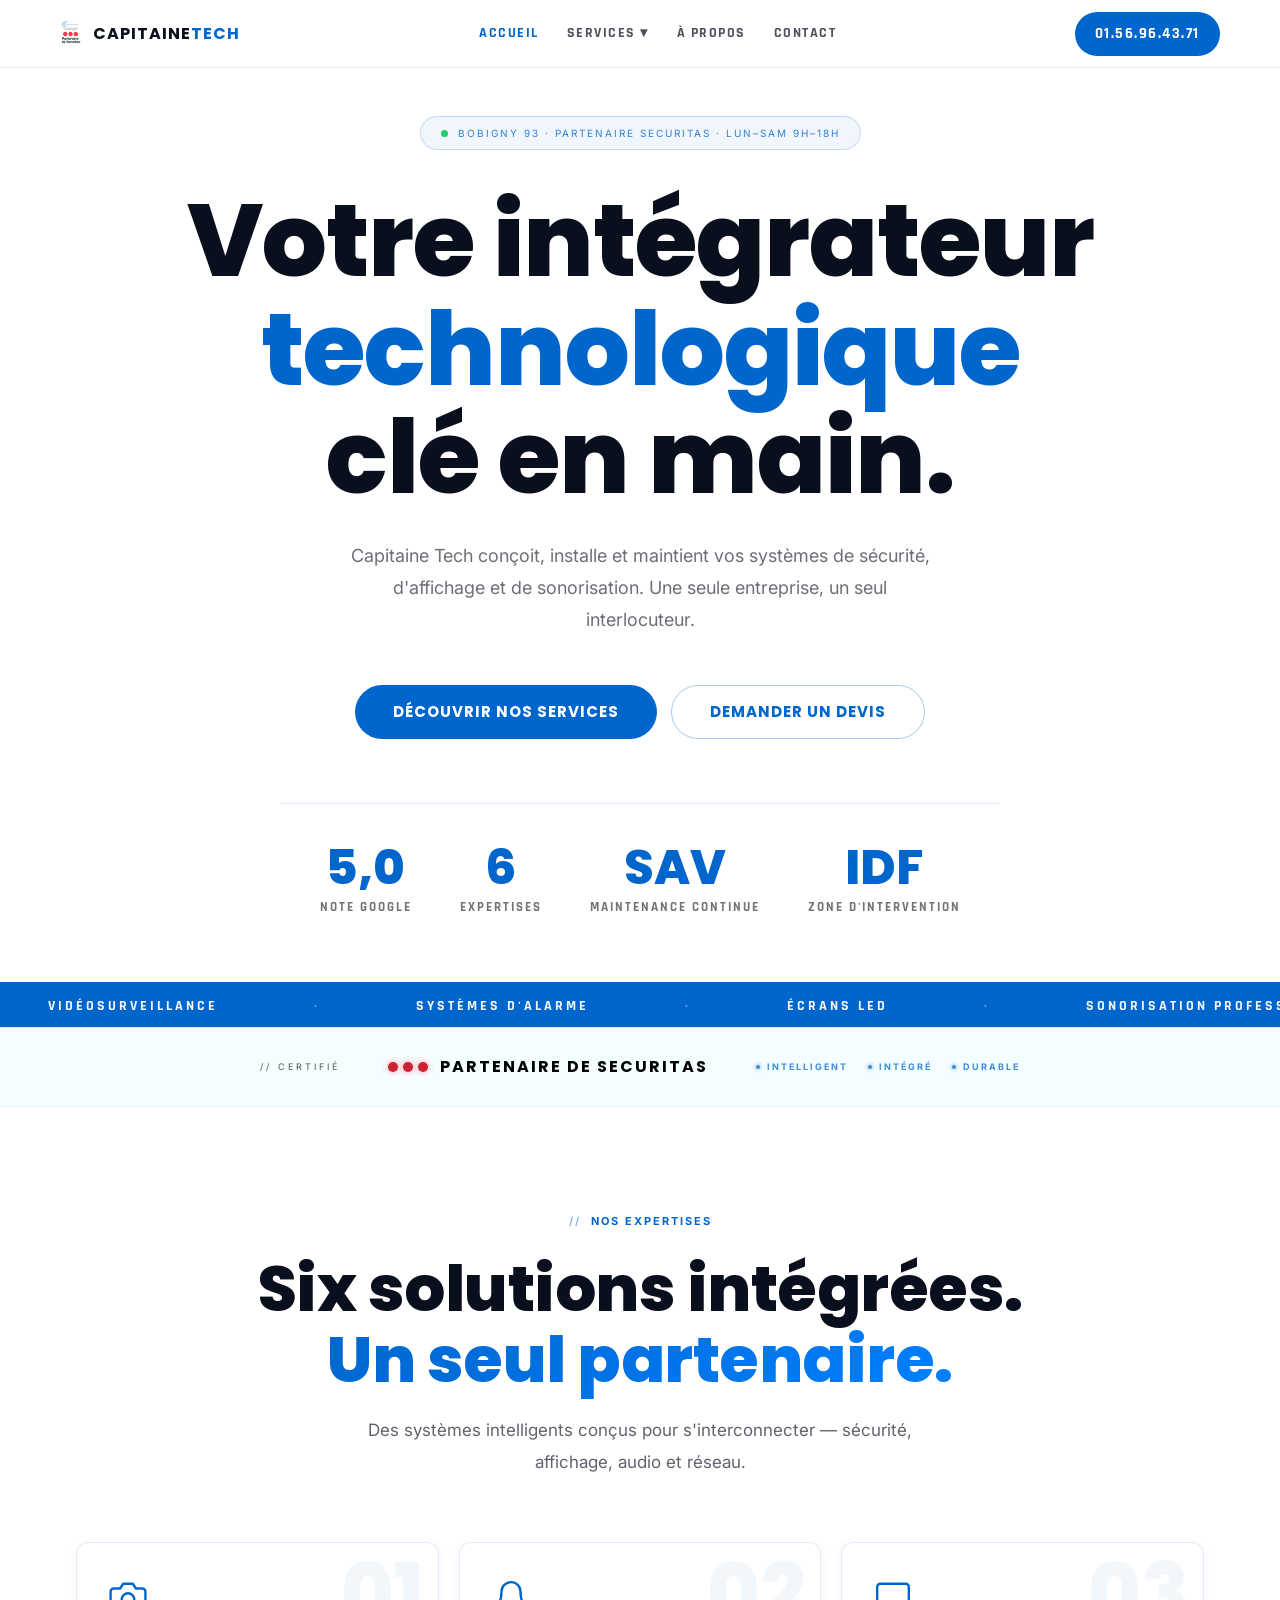
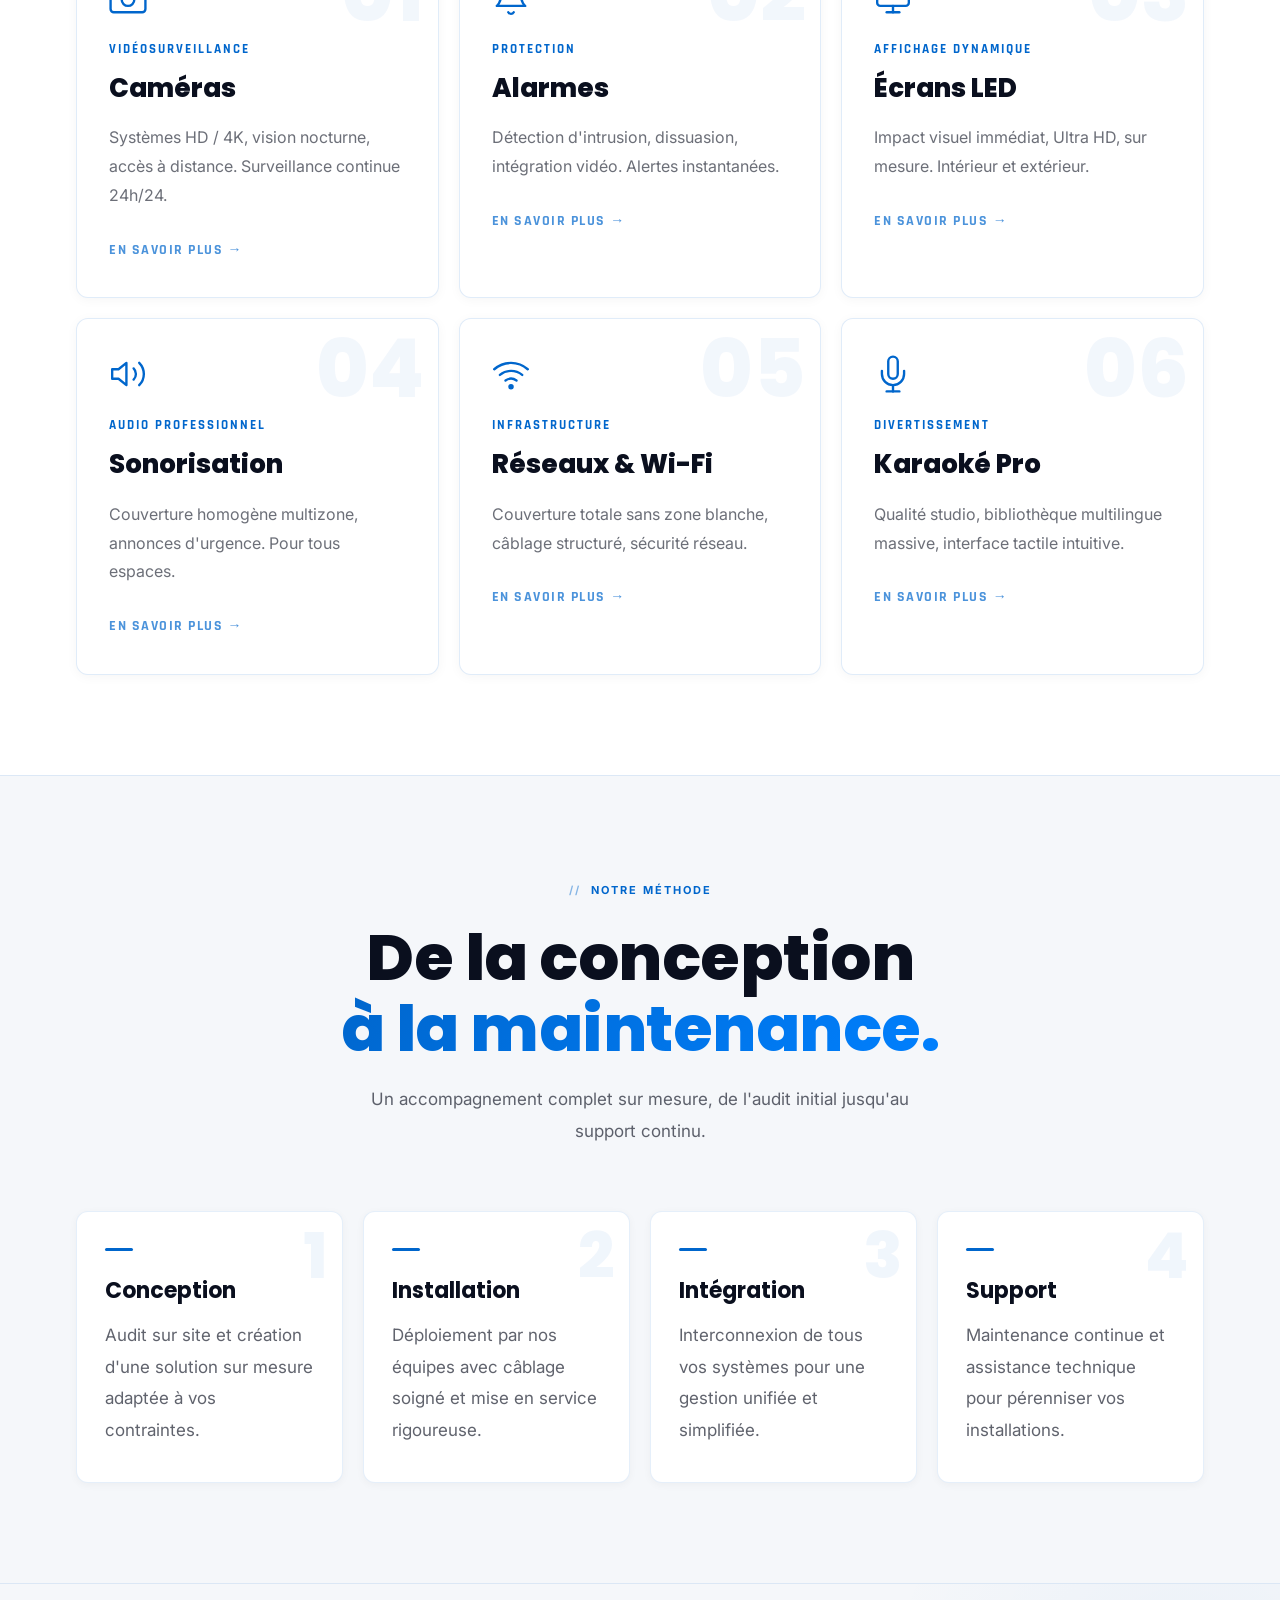
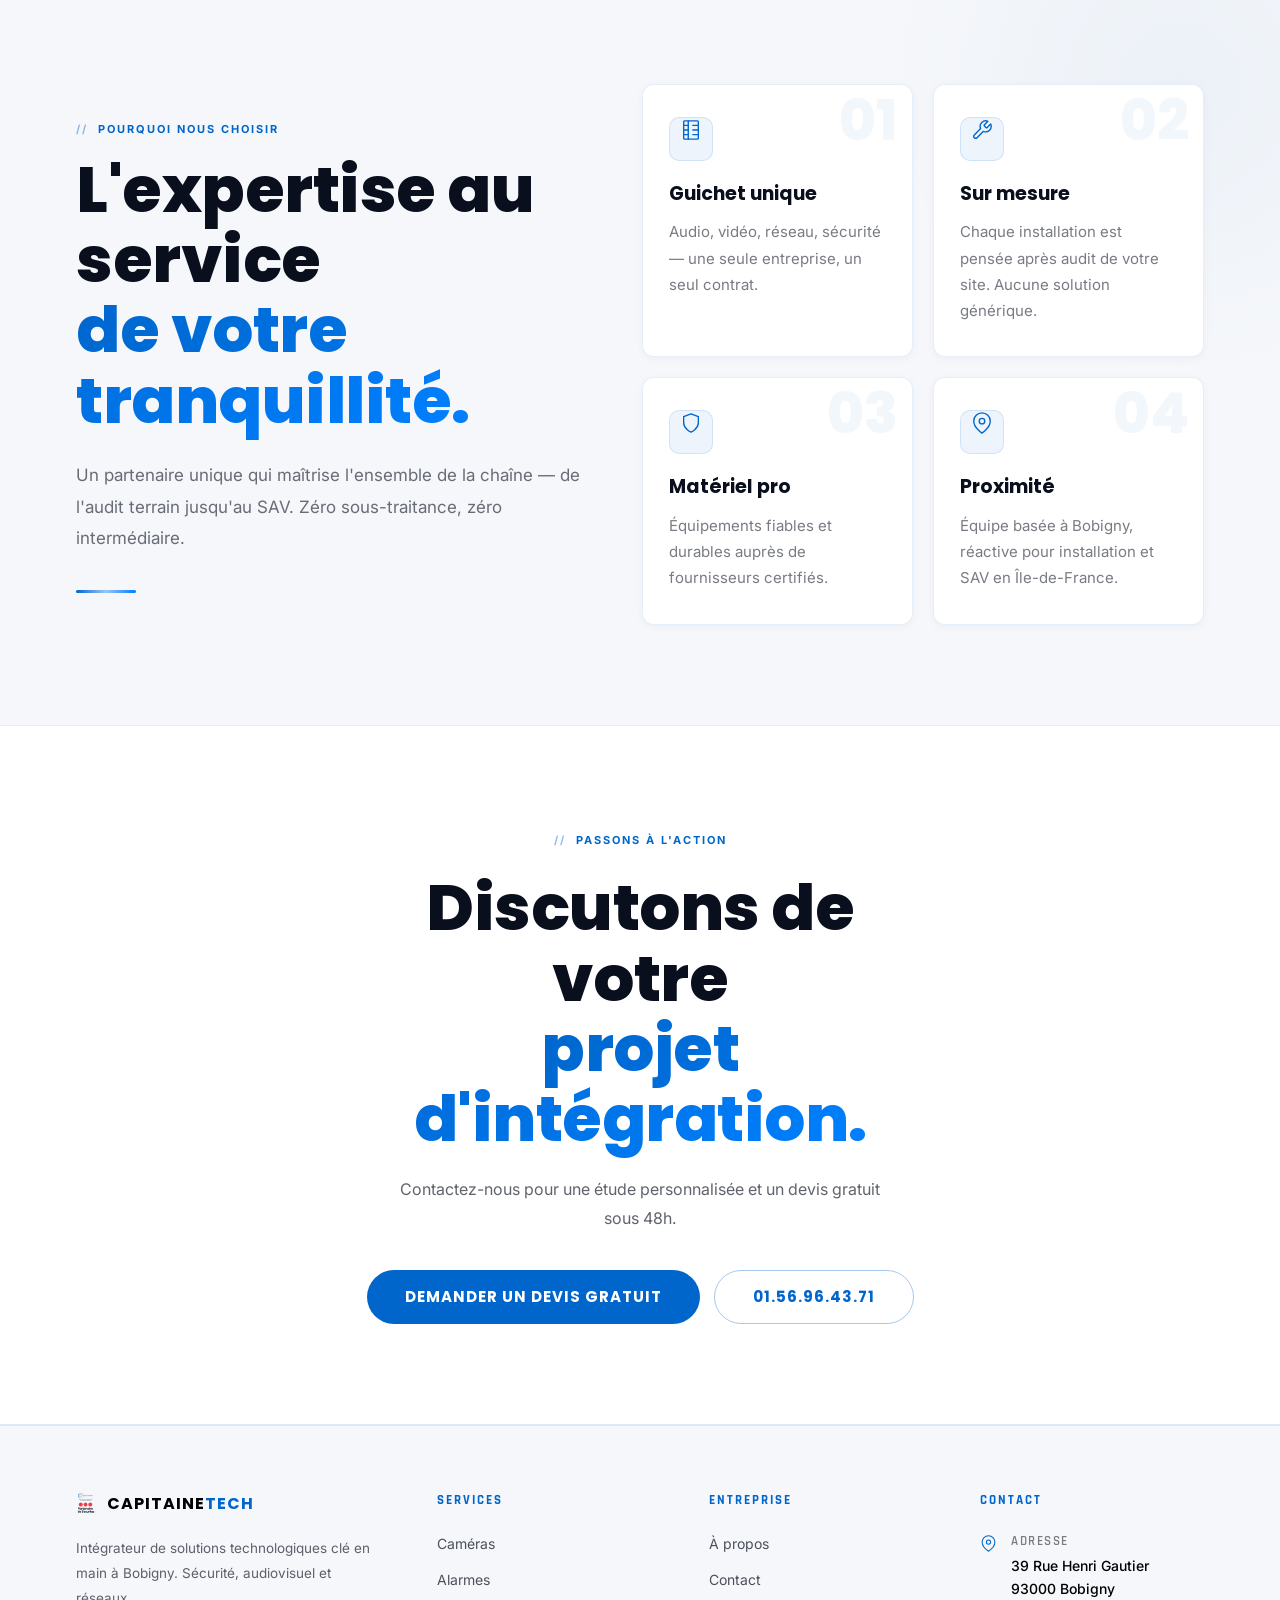
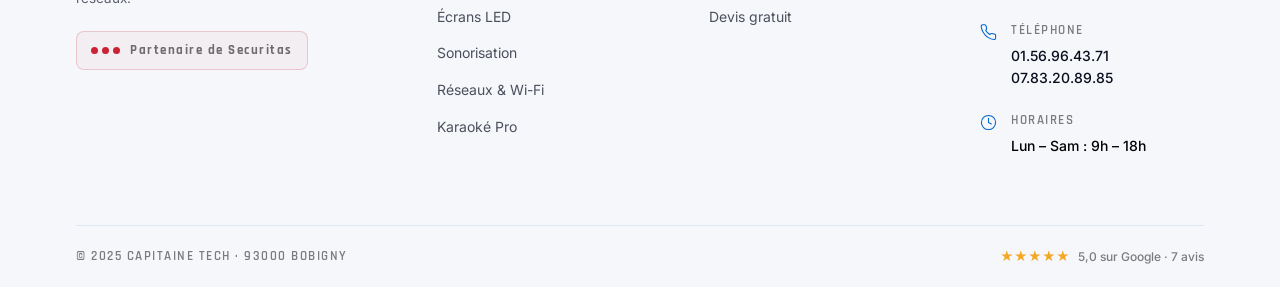
==== commit 125382da: "Police plus grande et plus épaisse (font-weight 800, tailles augmentées) Co-Authored-By: Claude Opus" ====
--- a/index.html
+++ b/index.html
@@ -141,8 +141,8 @@
     .why-card:hover .why-icon-wrap { background: rgba(0,102,204,0.12); transform: scale(1.1) rotate(-5deg); }
     .why-icon { width: 22px; height: 22px; color: var(--cyan); }
     .why-icon svg { width: 100%; height: 100%; }
-    .why-card h3 { font-size: 17px; font-weight: 600; margin-bottom: 10px; color: #0a0f1e; }
-    .why-card p { font-size: 14px; line-height: 1.75; color: rgba(10,15,30,0.55); }
+    .why-card h3 { font-size: 19px; font-weight: 700; margin-bottom: 10px; color: #0a0f1e; }
+    .why-card p { font-size: 15px; line-height: 1.75; color: rgba(10,15,30,0.55); }
 
     /* CTA */
     #cta-band { padding: 100px 0; text-align: center; }
--- a/css/style.css
+++ b/css/style.css
@@ -35,31 +35,31 @@
 /* ═══ TYPOGRAPHY ═══ */
 h1 {
   font-family: 'Poppins', sans-serif;
-  font-weight: 700;
-  font-size: clamp(48px, 7vw, 100px);
-  line-height: 1.08;
+  font-weight: 800;
+  font-size: clamp(52px, 8vw, 110px);
+  line-height: 1.06;
   letter-spacing: -1px;
   text-transform: none;
   color: #0a0f1e;
 }
 h2 {
   font-family: 'Poppins', sans-serif;
-  font-weight: 700;
-  font-size: clamp(32px, 4.5vw, 64px);
-  line-height: 1.12;
+  font-weight: 800;
+  font-size: clamp(36px, 5vw, 72px);
+  line-height: 1.1;
   letter-spacing: -0.5px;
   text-transform: none;
   color: #0a0f1e;
 }
 h3 {
   font-family: 'Poppins', sans-serif;
-  font-weight: 600;
-  font-size: 20px;
+  font-weight: 700;
+  font-size: 22px;
   letter-spacing: 0;
   text-transform: none;
   color: #0a0f1e;
 }
-p { font-size: 16px; color: rgba(10,15,30,0.65); line-height: 1.85; }
+p { font-size: 17px; color: rgba(10,15,30,0.65); line-height: 1.85; }
 
 .cyan { color: var(--cyan); }
 
@@ -173,7 +173,7 @@
 /* ═══ BUTTONS ═══ */
 .btn {
   display: inline-flex; align-items: center; gap: 10px;
-  font-family: 'Rajdhani', sans-serif; font-size: 15px; font-weight: 700; letter-spacing: 2px;
+  font-family: 'Poppins', sans-serif; font-size: 15px; font-weight: 700; letter-spacing: 1px;
   text-transform: uppercase; cursor: pointer; border: none; text-decoration: none;
   transition: all .25s var(--ease);
 }
@@ -205,7 +205,7 @@
 .section-header p { max-width: 580px; margin: 20px auto 0; font-size: 17px; line-height: 1.85; }
 
 /* ═══ STAT ═══ */
-.stat-num { font-family: 'Poppins', sans-serif; font-weight: 800; font-size: 44px; line-height: 1; color: var(--cyan); }
+.stat-num { font-family: 'Poppins', sans-serif; font-weight: 800; font-size: 48px; line-height: 1; color: var(--cyan); }
 .stat-lbl { font-family: 'Rajdhani', sans-serif; font-size: 13px; font-weight: 700; letter-spacing: 2px; text-transform: uppercase; color: rgba(0,0,0,0.55); margin-top: 5px; }
 
 /* ═══ SVC CARD ═══ */
@@ -239,9 +239,9 @@
 .svc-icon { width: 38px; height: 38px; color: var(--cyan); margin-bottom: 22px; }
 .svc-icon svg { width: 100%; height: 100%; }
 .svc-cat { font-family: 'Rajdhani', sans-serif; font-size: 13px; font-weight: 700; letter-spacing: 2px; text-transform: uppercase; color: var(--cyan); margin-bottom: 8px; }
-.svc-title { font-family: 'Poppins', sans-serif; font-weight: 700; font-size: 24px; letter-spacing: 0; text-transform: none; margin-bottom: 14px; transition: color .2s; color: #0a0f1e; }
+.svc-title { font-family: 'Poppins', sans-serif; font-weight: 800; font-size: 26px; letter-spacing: 0; text-transform: none; margin-bottom: 14px; transition: color .2s; color: #0a0f1e; }
 .svc-card:hover .svc-title { color: var(--cyan); }
-.svc-desc { font-size: 15px; line-height: 1.8; margin-bottom: 26px; color: rgba(10,15,30,0.6); }
+.svc-desc { font-size: 16px; line-height: 1.8; margin-bottom: 26px; color: rgba(10,15,30,0.6); }
 .svc-link { font-family: 'Rajdhani', sans-serif; font-size: 14px; font-weight: 700; letter-spacing: 1.5px; text-transform: uppercase; color: var(--cyan); display: inline-flex; align-items: center; gap: 8px; opacity: .7; transition: opacity .2s, gap .2s; }
 .svc-card:hover .svc-link { opacity: 1; gap: 14px; }
 
@@ -272,7 +272,7 @@
 .feat-card:hover { border-color: rgba(0,102,204,0.25); box-shadow: 0 8px 32px rgba(0,102,204,0.08); }
 .feat-icon { width: 30px; height: 30px; color: var(--cyan); margin-bottom: 16px; }
 .feat-icon svg { width: 100%; height: 100%; }
-.feat-card h3 { font-size: 20px; font-weight: 600; text-transform: none; margin-bottom: 10px; }
+.feat-card h3 { font-size: 22px; font-weight: 700; text-transform: none; margin-bottom: 10px; }
 
 /* ═══ RELATED CARD ═══ */
 .related-card {
@@ -284,7 +284,7 @@
 .related-card:hover { border-color: rgba(0,102,204,0.25); box-shadow: 0 8px 24px rgba(0,102,204,0.08); }
 .rel-icon { width: 30px; height: 30px; color: var(--cyan); flex-shrink: 0; }
 .rel-icon svg { width: 100%; height: 100%; }
-.rel-title { font-family: 'Poppins', sans-serif; font-weight: 600; font-size: 18px; text-transform: none; color: #0a0f1e; }
+.rel-title { font-family: 'Poppins', sans-serif; font-weight: 700; font-size: 20px; text-transform: none; color: #0a0f1e; }
 .rel-sub { font-size: 12px; color: var(--muted); margin-top: 3px; }
 .rel-arrow { margin-left: auto; color: var(--cyan); opacity: .4; transition: opacity .2s, transform .2s; font-size: 16px; flex-shrink: 0; }
 .related-card:hover .rel-arrow { opacity: 1; transform: translateX(4px); }
@@ -299,7 +299,7 @@
 .step-card:hover { border-color: rgba(0,102,204,0.25); box-shadow: 0 8px 32px rgba(0,102,204,0.08); }
 .step-n { font-family: 'Poppins', sans-serif; font-weight: 800; font-size: 64px; line-height: 1; color: rgba(0,102,204,0.06); position: absolute; top: 12px; right: 14px; user-select: none; }
 .step-bar { width: 28px; height: 3px; background: var(--cyan); margin-bottom: 22px; border-radius: 2px; }
-.step-card h3 { font-size: 20px; font-weight: 600; text-transform: none; margin-bottom: 12px; }
+.step-card h3 { font-size: 22px; font-weight: 700; text-transform: none; margin-bottom: 12px; }
 
 /* ═══ WHY CARD ═══ */
 .why-card {
@@ -428,8 +428,8 @@
   .nav-links, .nav-cta { display: none; }
   .nav-burger { display: flex; }
   section { padding: 80px 0; }
-  h1 { font-size: clamp(36px, 7vw, 56px); letter-spacing: -0.5px; }
-  h2 { font-size: clamp(28px, 5.5vw, 44px); letter-spacing: -0.5px; }
+  h1 { font-size: clamp(40px, 8vw, 64px); font-weight: 800; letter-spacing: -0.5px; }
+  h2 { font-size: clamp(30px, 6vw, 48px); font-weight: 800; letter-spacing: -0.5px; }
   .section-header { margin-bottom: 40px; }
   .section-header p { font-size: 15px; }
   .page-hero { padding: 128px 0 64px; }
@@ -449,9 +449,9 @@
   .page-hero { padding: 112px 0 48px; }
   .page-hero p { font-size: 14px; max-width: 100%; }
   .info-card { padding: 28px 20px; }
-  h1 { font-size: clamp(28px, 8vw, 44px); letter-spacing: -0.5px; }
-  h2 { font-size: clamp(24px, 6.5vw, 36px); letter-spacing: -0.5px; }
-  h3 { font-size: 17px; }
+  h1 { font-size: clamp(32px, 9vw, 48px); font-weight: 800; letter-spacing: -0.5px; }
+  h2 { font-size: clamp(26px, 7vw, 40px); font-weight: 800; letter-spacing: -0.5px; }
+  h3 { font-size: 18px; font-weight: 700; }
   p { font-size: 15px; }
   .section-header { margin-bottom: 32px; }
   .section-header p { font-size: 14px; margin-top: 14px; }
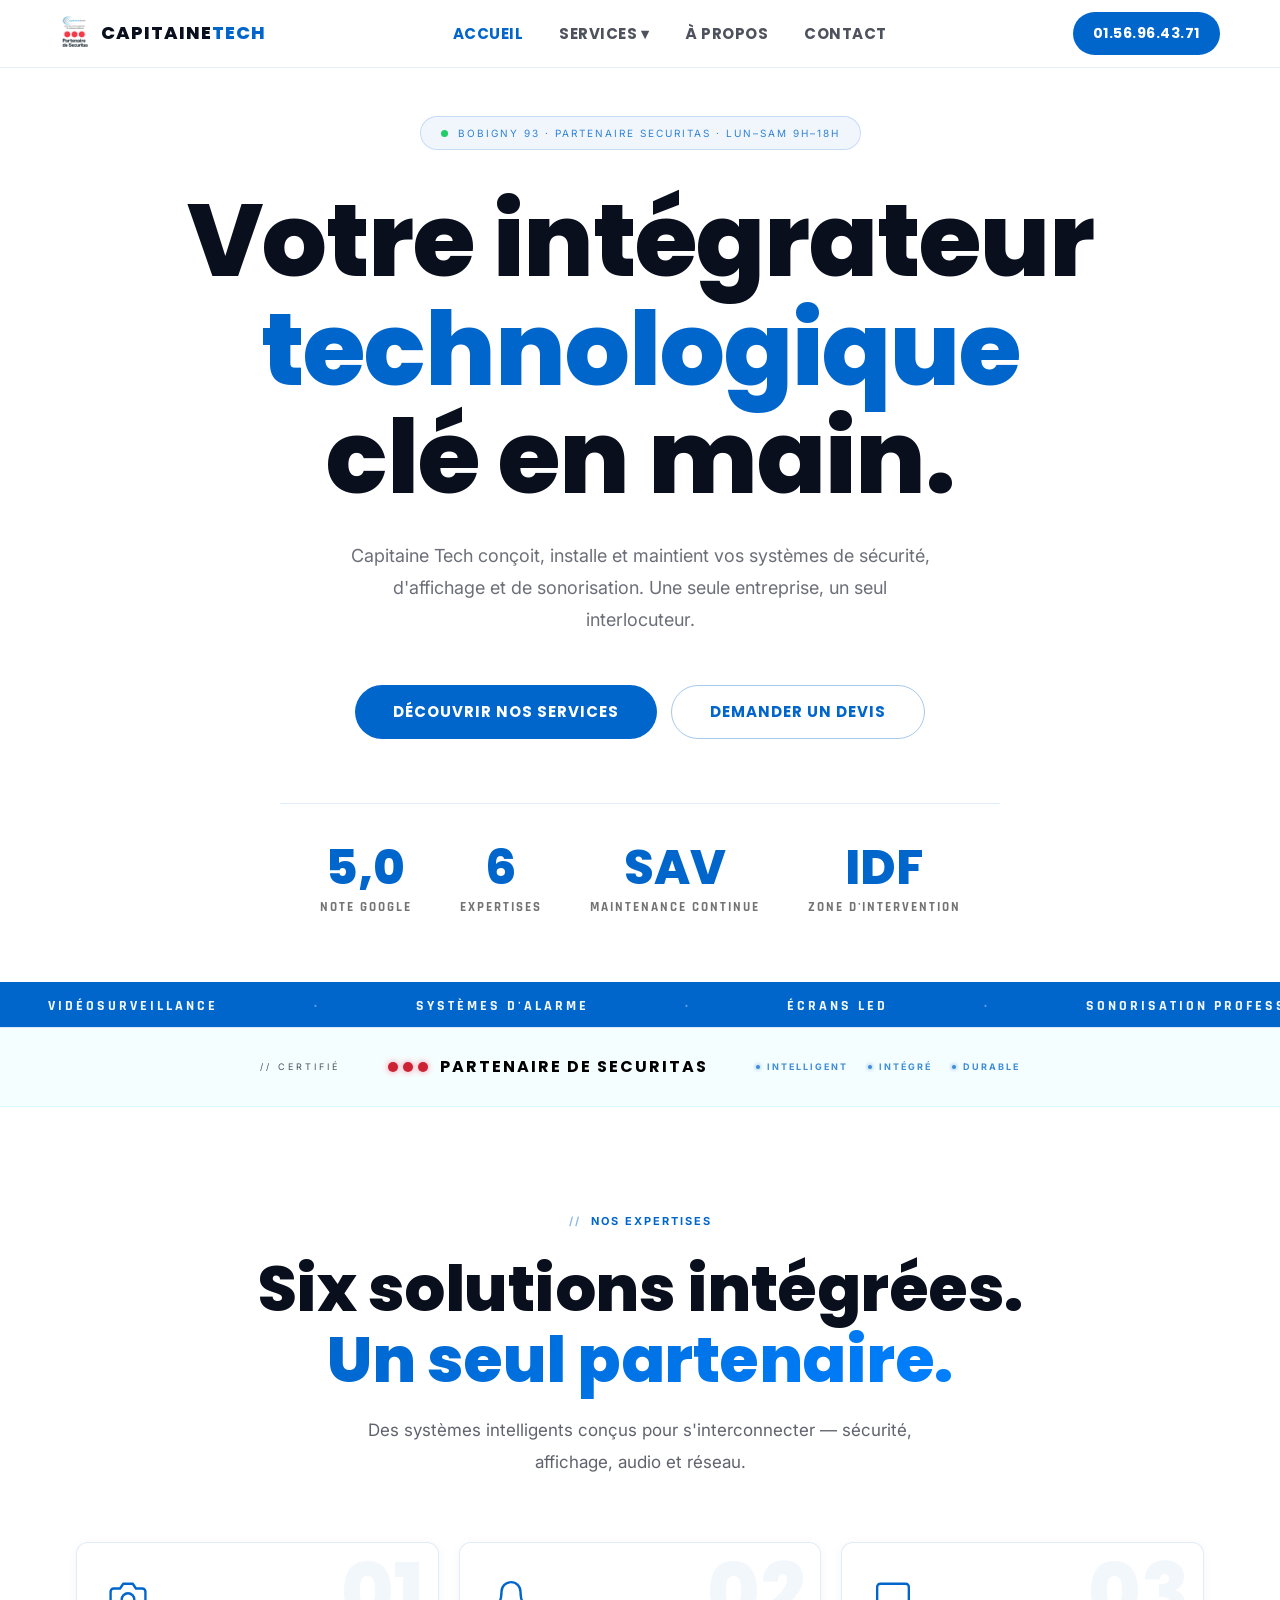
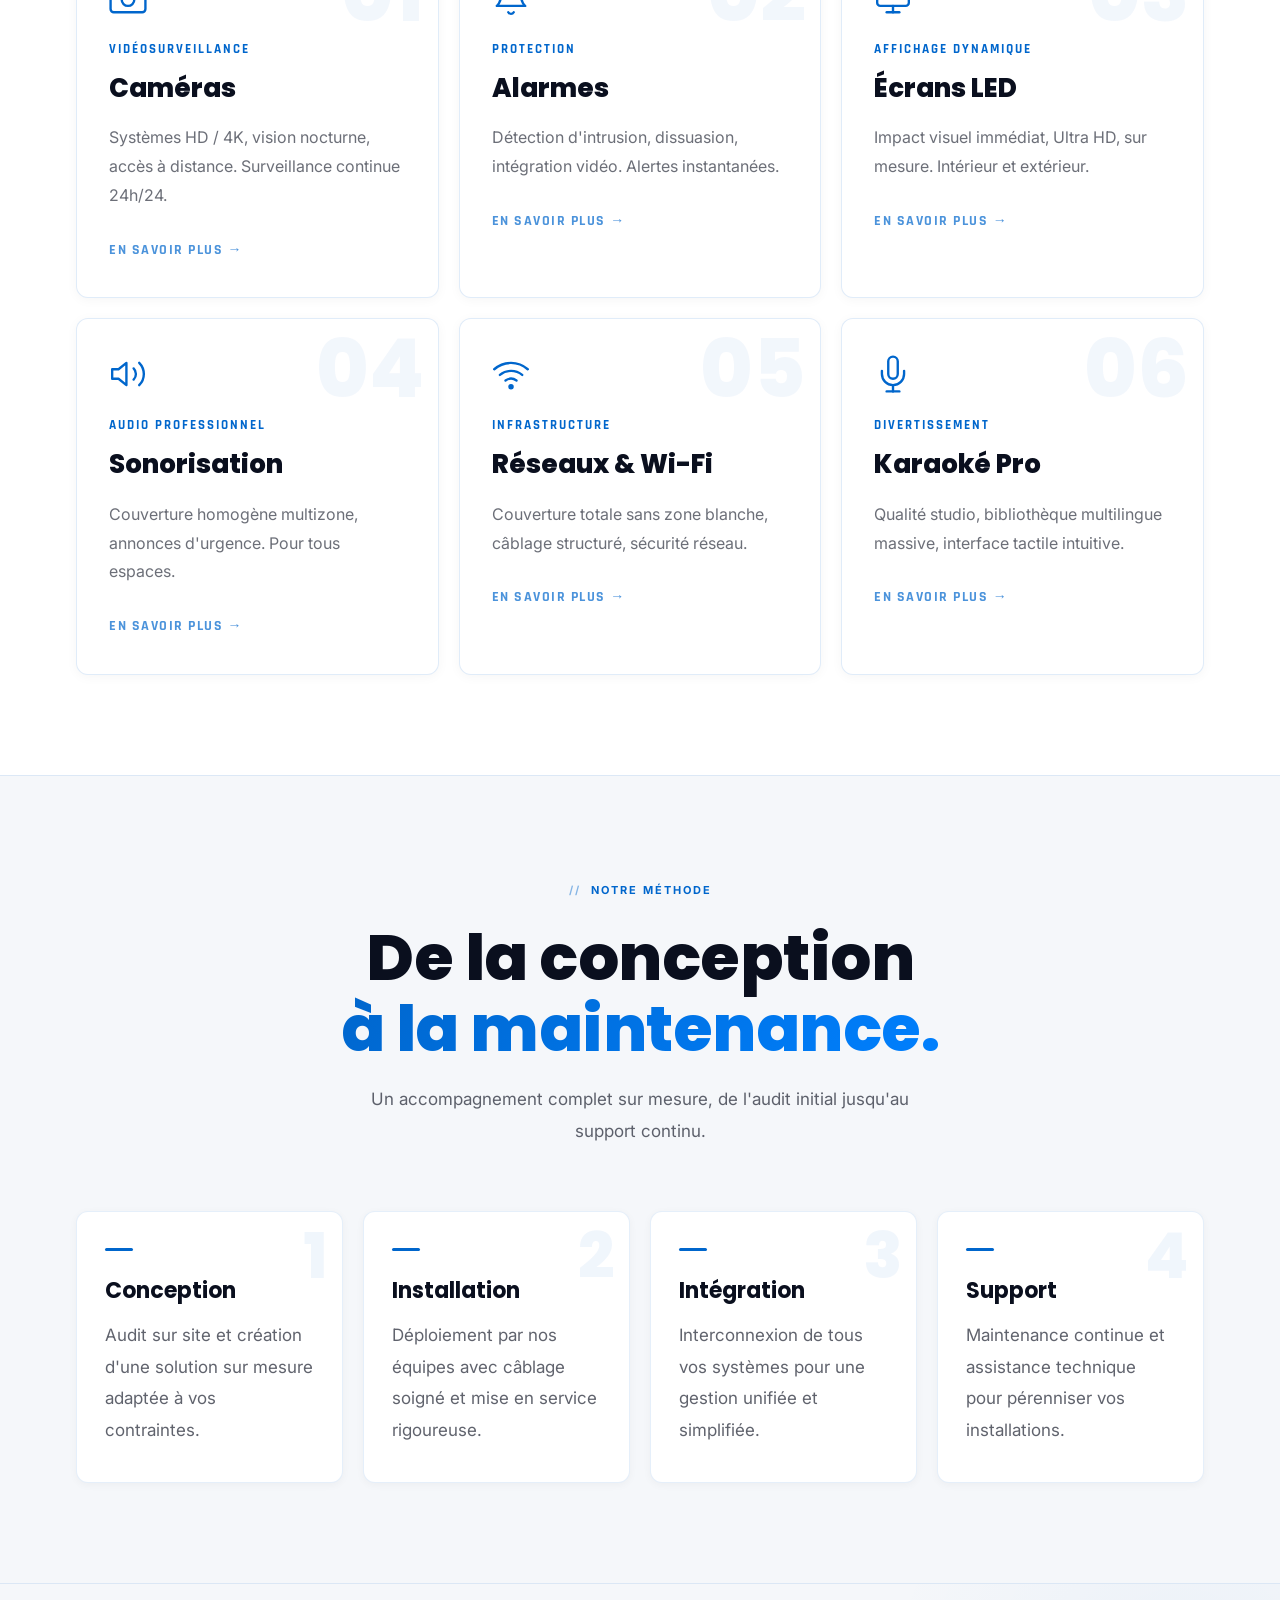
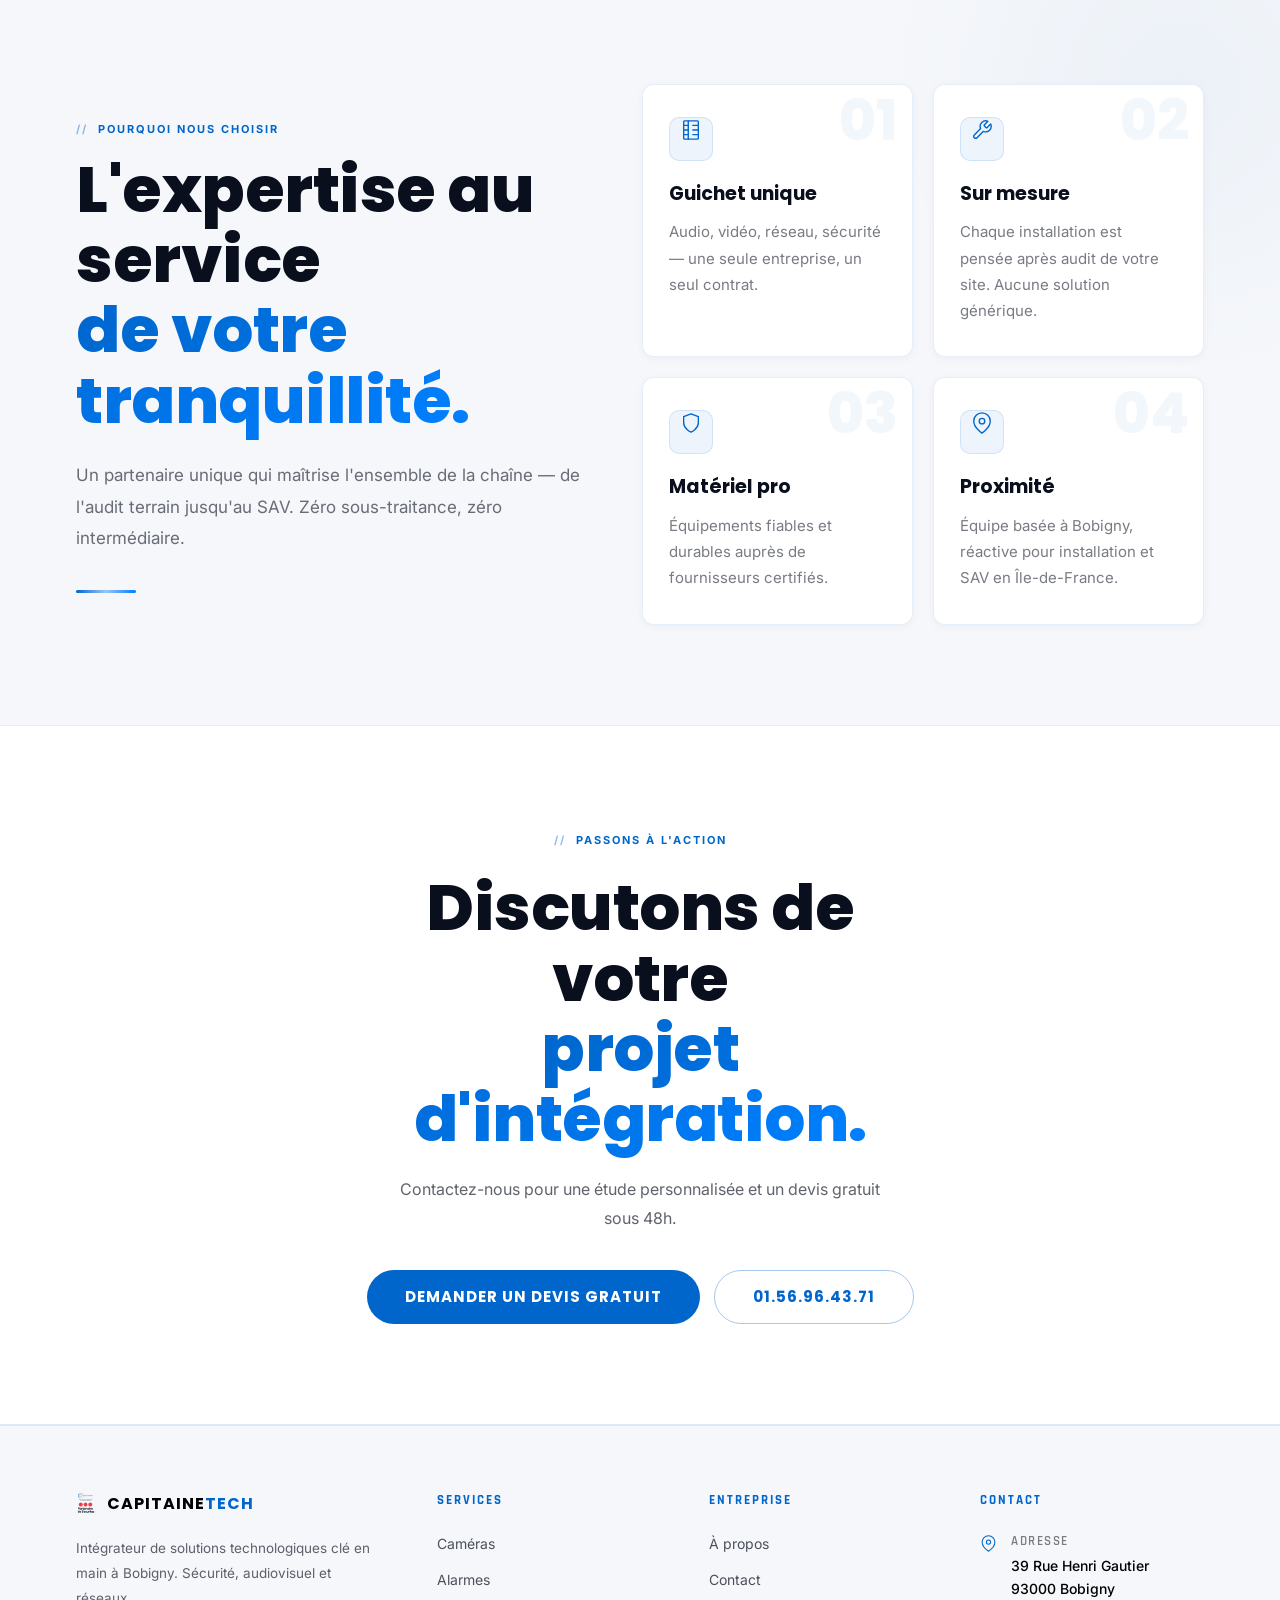
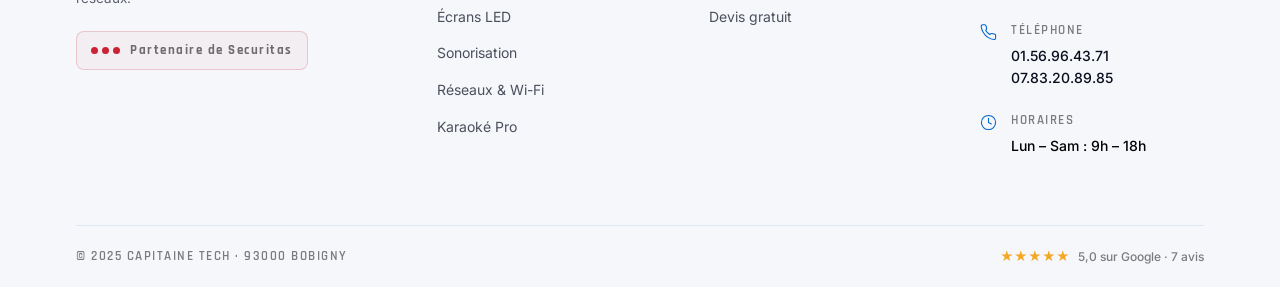
==== commit 5c25aa3b: "SEO: titres localisés, meta, canonical, Open Graph, JSON-LD LocalBusiness sur 9 pages - Nouveaux rob" ====
--- a/index.html
+++ b/index.html
@@ -3,8 +3,68 @@
 <head>
   <meta charset="UTF-8"/>
   <meta name="viewport" content="width=device-width, initial-scale=1.0"/>
-  <title>Capitaine Tech — Intégrateur de solutions technologiques</title>
-  <meta name="description" content="Capitaine Tech, expert en vidéosurveillance, alarmes, écrans LED, sonorisation et réseaux à Bobigny (93)."/>
+  <title>Capitaine Tech | Intégrateur Vidéosurveillance & Sécurité Bobigny (93)</title>
+  <meta name="description" content="Intégrateur technologique à Bobigny : caméras, alarmes, écrans LED, sonorisation & réseaux Wi-Fi. Partenaire Securitas. Devis gratuit sous 48h. ★ 5,0 Google."/>
+  <meta name="robots" content="index,follow,max-image-preview:large"/>
+  <meta name="author" content="Capitaine Tech"/>
+  <link rel="canonical" href="https://capitainetech.ody.app/"/>
+
+  <!-- Open Graph -->
+  <meta property="og:type" content="website"/>
+  <meta property="og:site_name" content="Capitaine Tech"/>
+  <meta property="og:locale" content="fr_FR"/>
+  <meta property="og:title" content="Capitaine Tech | Intégrateur Vidéosurveillance & Sécurité Bobigny (93)"/>
+  <meta property="og:description" content="Caméras, alarmes, écrans LED, sonorisation & réseaux à Bobigny. Partenaire Securitas. Devis sous 48h. ★ 5,0 Google."/>
+  <meta property="og:url" content="https://capitainetech.ody.app/"/>
+  <meta property="og:image" content="https://capitainetech.ody.app/assets/logo.jpg"/>
+
+  <!-- Twitter -->
+  <meta name="twitter:card" content="summary_large_image"/>
+  <meta name="twitter:title" content="Capitaine Tech | Intégrateur Sécurité & AV Bobigny (93)"/>
+  <meta name="twitter:description" content="Caméras, alarmes, écrans LED, sonorisation & réseaux. Partenaire Securitas. Devis sous 48h."/>
+  <meta name="twitter:image" content="https://capitainetech.ody.app/assets/logo.jpg"/>
+
+  <!-- JSON-LD LocalBusiness -->
+  <script type="application/ld+json">
+  {
+    "@context": "https://schema.org",
+    "@type": "LocalBusiness",
+    "@id": "https://capitainetech.ody.app/#business",
+    "name": "Capitaine Tech",
+    "image": "https://capitainetech.ody.app/assets/logo.jpg",
+    "logo": "https://capitainetech.ody.app/assets/logo.jpg",
+    "url": "https://capitainetech.ody.app/",
+    "telephone": "+33156964371",
+    "priceRange": "€€",
+    "description": "Intégrateur de solutions technologiques à Bobigny : vidéosurveillance, alarmes, écrans LED, sonorisation, réseaux Wi-Fi. Partenaire Securitas.",
+    "address": {
+      "@type": "PostalAddress",
+      "streetAddress": "39 Rue Henri Gautier",
+      "addressLocality": "Bobigny",
+      "postalCode": "93000",
+      "addressCountry": "FR"
+    },
+    "geo": { "@type": "GeoCoordinates", "latitude": 48.9069, "longitude": 2.4397 },
+    "openingHoursSpecification": [{
+      "@type": "OpeningHoursSpecification",
+      "dayOfWeek": ["Monday","Tuesday","Wednesday","Thursday","Friday","Saturday"],
+      "opens": "09:00",
+      "closes": "18:00"
+    }],
+    "areaServed": [
+      {"@type":"City","name":"Bobigny"},
+      {"@type":"City","name":"Paris"},
+      {"@type":"AdministrativeArea","name":"Seine-Saint-Denis"},
+      {"@type":"AdministrativeArea","name":"Île-de-France"}
+    ],
+    "aggregateRating": {
+      "@type": "AggregateRating",
+      "ratingValue": "5.0",
+      "reviewCount": "7"
+    }
+  }
+  </script>
+
   <link rel="stylesheet" href="css/style.css"/>
   <style>
     /* HERO */
--- a/css/style.css
+++ b/css/style.css
@@ -92,17 +92,17 @@
   height: 100%; display: flex; align-items: center; justify-content: space-between; gap: 16px;
 }
 .nav-logo { display: flex; align-items: center; gap: 12px; flex-shrink: 0; }
-.nav-logo img { height: 32px; object-fit: contain; }
+.nav-logo img { height: 44px; object-fit: contain; }
 .nav-logo-text {
-  font-family: 'Poppins', sans-serif; font-weight: 700;
-  font-size: 16px; letter-spacing: 1px; text-transform: uppercase; color: #0a0f1e;
+  font-family: 'Poppins', sans-serif; font-weight: 800;
+  font-size: 18px; letter-spacing: 1px; text-transform: uppercase; color: #0a0f1e;
 }
 .nav-logo-text em { font-style: normal; color: var(--cyan); }
 
-.nav-links { display: flex; align-items: center; gap: 2px; list-style: none; }
+.nav-links { display: flex; align-items: center; gap: 4px; list-style: none; }
 .nav-links > li > a {
-  font-family: 'Rajdhani', sans-serif; font-size: 14px; font-weight: 700; letter-spacing: 1.5px;
-  text-transform: uppercase; color: var(--muted); padding: 8px 13px;
+  font-family: 'Poppins', sans-serif; font-size: 15px; font-weight: 700; letter-spacing: 0.5px;
+  text-transform: uppercase; color: var(--muted); padding: 9px 16px;
   transition: color .2s, background .2s; display: block; border-radius: 7px;
 }
 .nav-links > li > a:hover { color: var(--cyan); background: rgba(0,102,204,0.06); }
@@ -130,7 +130,7 @@
 }
 .nav-dropdown-menu a {
   display: flex; align-items: center; gap: 13px; padding: 12px 15px;
-  font-family: 'Rajdhani', sans-serif; font-size: 13px; font-weight: 700; letter-spacing: 1.5px;
+  font-family: 'Poppins', sans-serif; font-size: 13px; font-weight: 600; letter-spacing: 0.5px;
   text-transform: uppercase; color: var(--muted); border-radius: 9px;
   transition: background .15s, color .15s;
 }
@@ -140,7 +140,7 @@
 .dd-sep { height: 1px; background: rgba(0,102,204,0.08); margin: 4px 8px; }
 
 .nav-cta {
-  font-family: 'Rajdhani', sans-serif; font-size: 15px; font-weight: 700; letter-spacing: 1.5px;
+  font-family: 'Poppins', sans-serif; font-size: 14px; font-weight: 700; letter-spacing: 0.5px;
   text-transform: uppercase; color: #fff;
   background: var(--cyan); padding: 10px 20px; border-radius: 50px; flex-shrink: 0;
   transition: box-shadow .2s, transform .2s; white-space: nowrap;
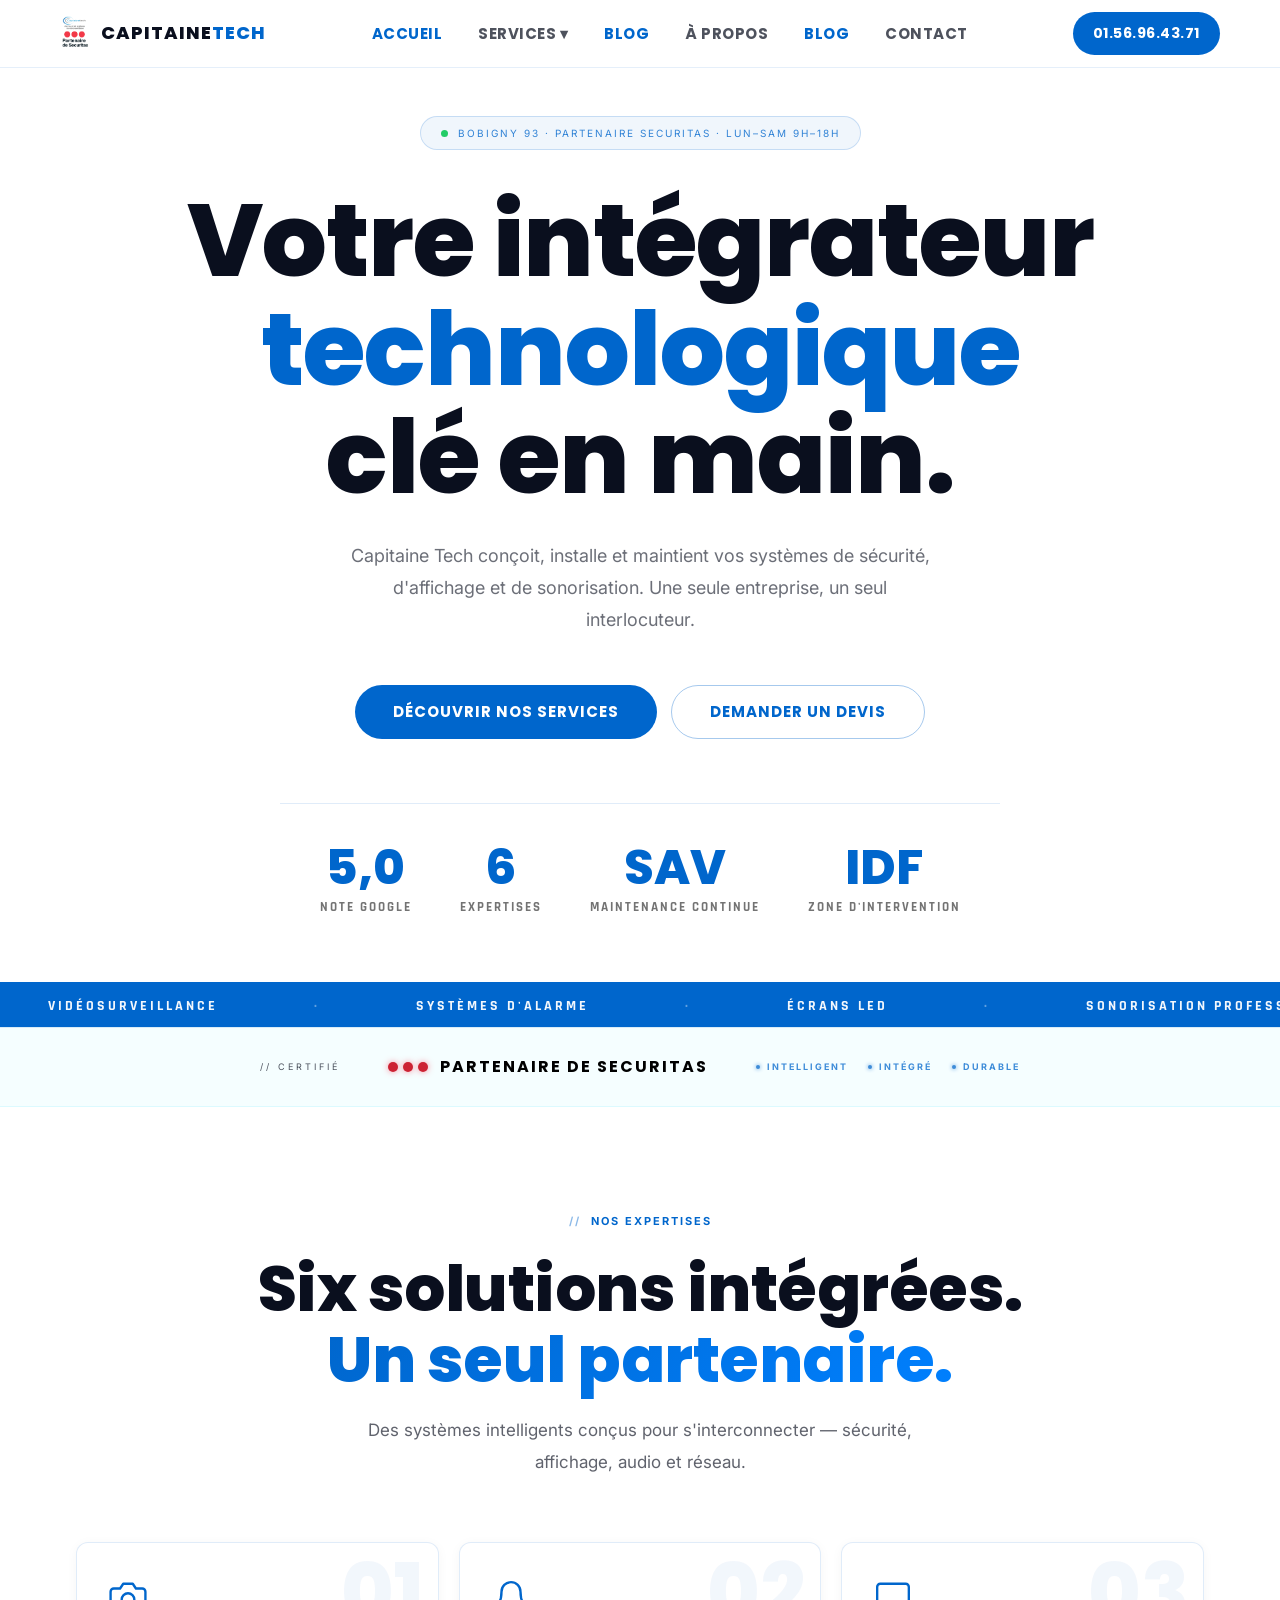
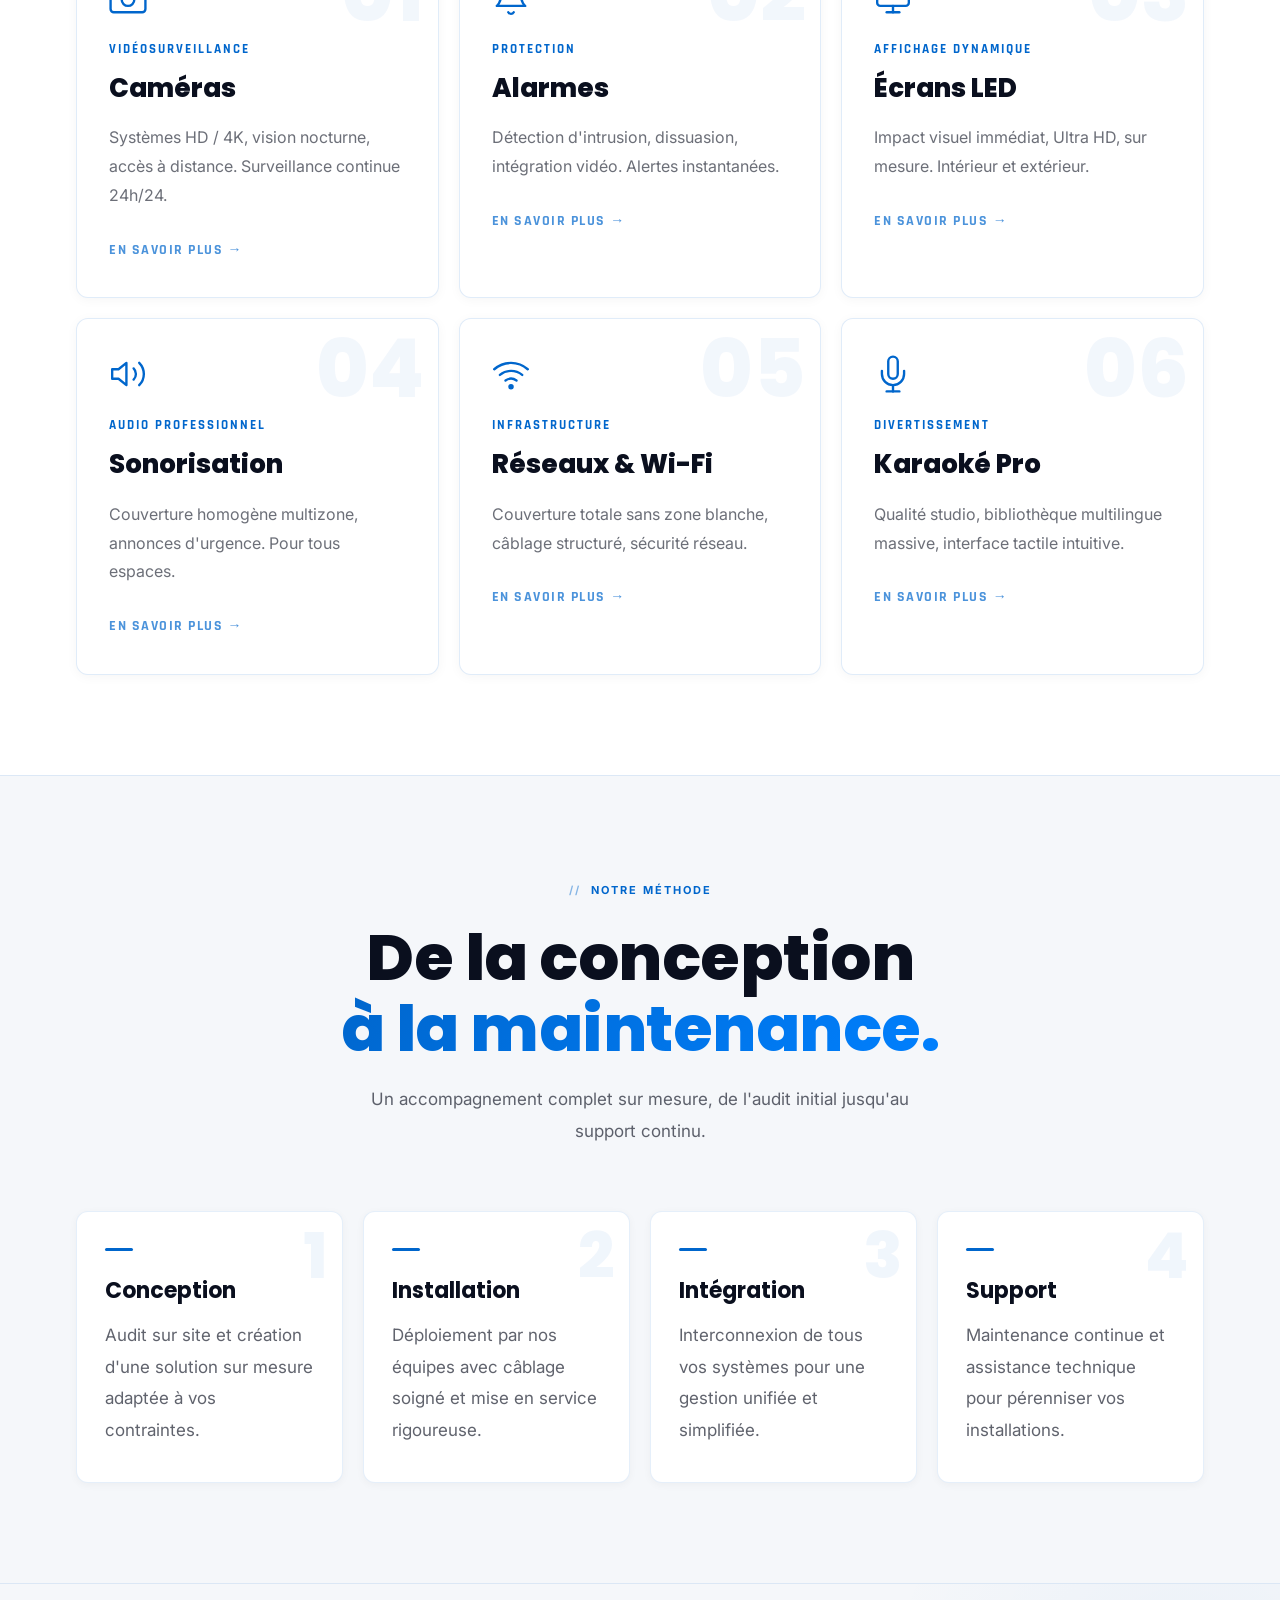
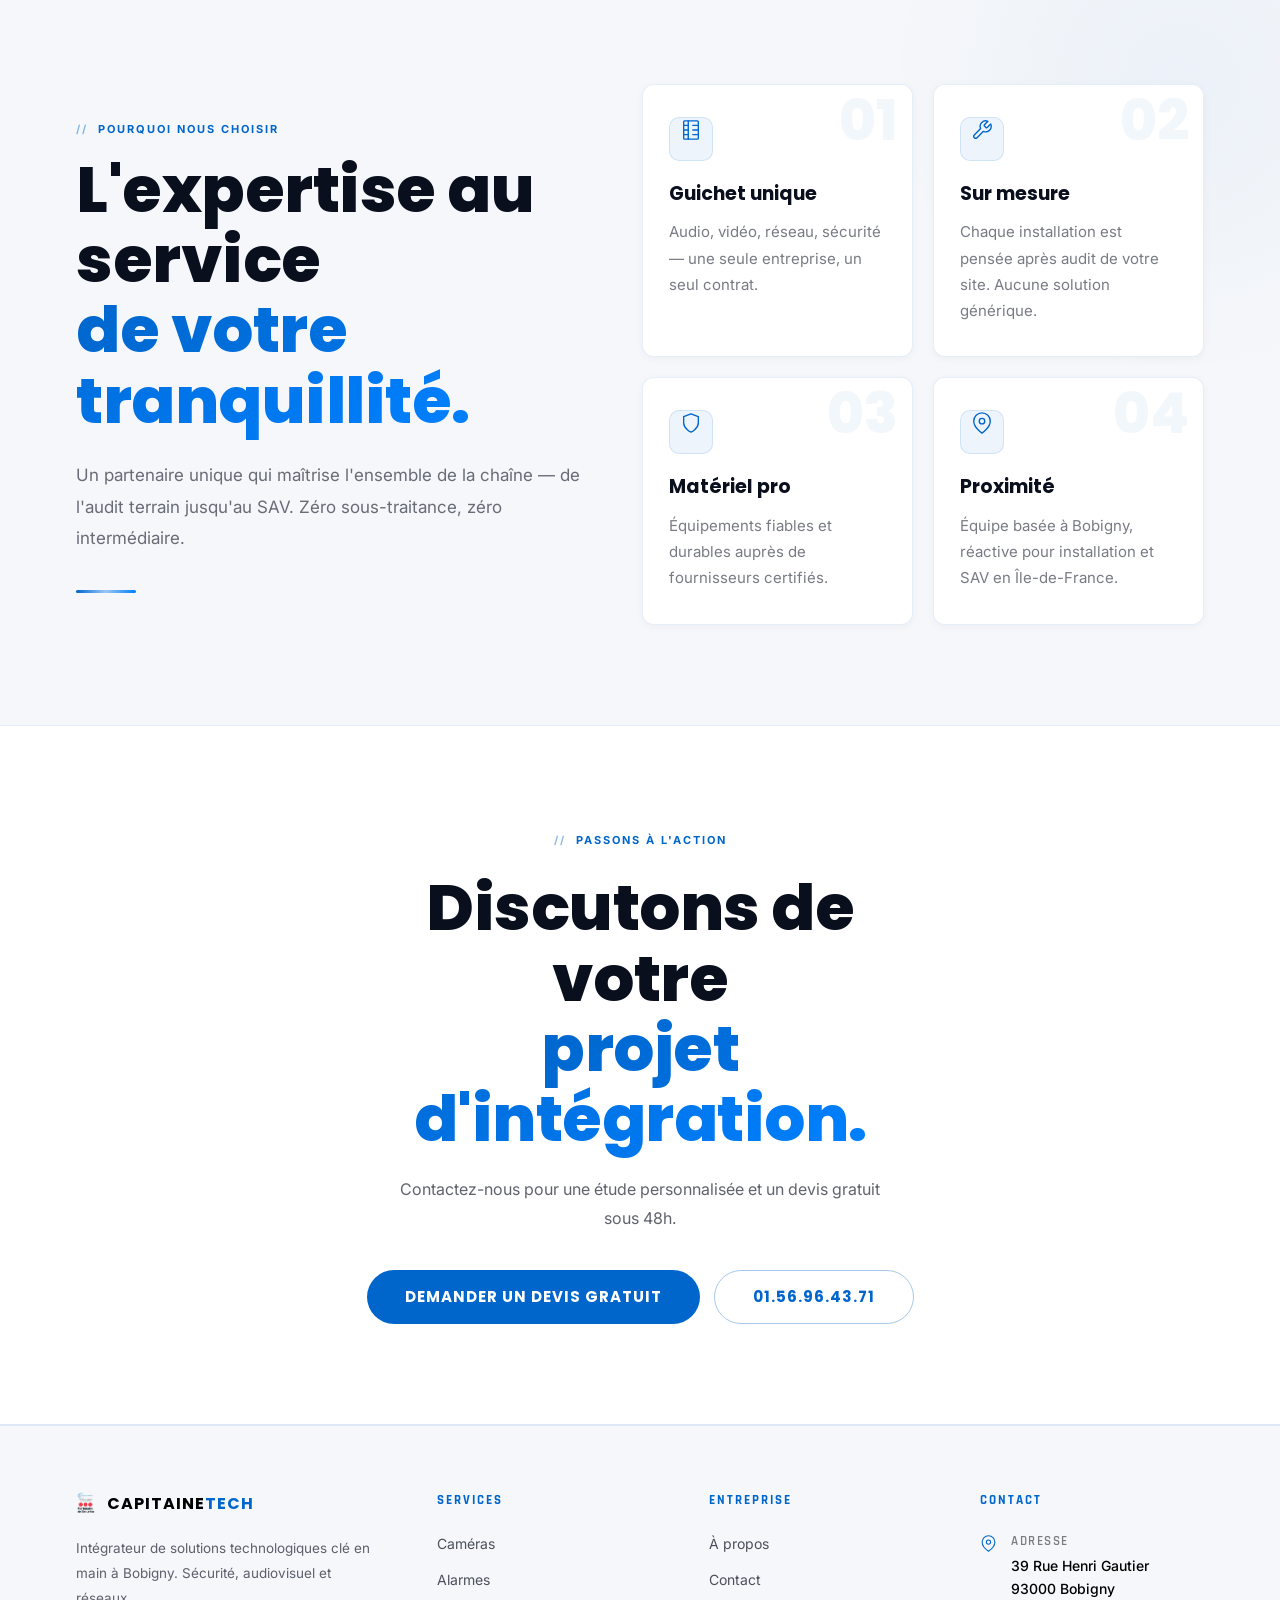
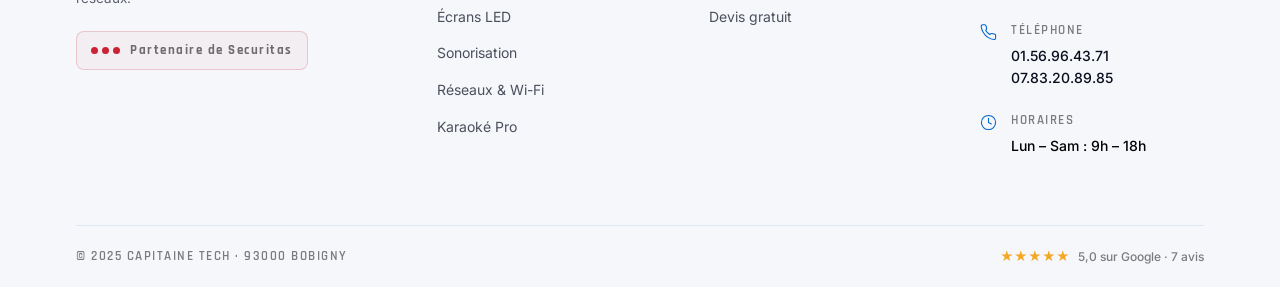
==== commit f3a3a192: "SEO: compression logo, blog avec 3 articles, lien Blog dans nav/footer/sitemap Logo (620 KB -> 41 KB" ====
--- a/index.html
+++ b/index.html
@@ -7,7 +7,7 @@
   <meta name="description" content="Intégrateur technologique à Bobigny : caméras, alarmes, écrans LED, sonorisation & réseaux Wi-Fi. Partenaire Securitas. Devis gratuit sous 48h. ★ 5,0 Google."/>
   <meta name="robots" content="index,follow,max-image-preview:large"/>
   <meta name="author" content="Capitaine Tech"/>
-  <link rel="canonical" href="https://capitainetech.ody.app/"/>
+  <link rel="canonical" href="https://www.capitaineproject.com/"/>
 
   <!-- Open Graph -->
   <meta property="og:type" content="website"/>
@@ -15,25 +15,25 @@
   <meta property="og:locale" content="fr_FR"/>
   <meta property="og:title" content="Capitaine Tech | Intégrateur Vidéosurveillance & Sécurité Bobigny (93)"/>
   <meta property="og:description" content="Caméras, alarmes, écrans LED, sonorisation & réseaux à Bobigny. Partenaire Securitas. Devis sous 48h. ★ 5,0 Google."/>
-  <meta property="og:url" content="https://capitainetech.ody.app/"/>
-  <meta property="og:image" content="https://capitainetech.ody.app/assets/logo.jpg"/>
+  <meta property="og:url" content="https://www.capitaineproject.com/"/>
+  <meta property="og:image" content="https://www.capitaineproject.com/assets/logo.png"/>
 
   <!-- Twitter -->
   <meta name="twitter:card" content="summary_large_image"/>
   <meta name="twitter:title" content="Capitaine Tech | Intégrateur Sécurité & AV Bobigny (93)"/>
   <meta name="twitter:description" content="Caméras, alarmes, écrans LED, sonorisation & réseaux. Partenaire Securitas. Devis sous 48h."/>
-  <meta name="twitter:image" content="https://capitainetech.ody.app/assets/logo.jpg"/>
+  <meta name="twitter:image" content="https://www.capitaineproject.com/assets/logo.png"/>
 
   <!-- JSON-LD LocalBusiness -->
   <script type="application/ld+json">
   {
     "@context": "https://schema.org",
     "@type": "LocalBusiness",
-    "@id": "https://capitainetech.ody.app/#business",
+    "@id": "https://www.capitaineproject.com/#business",
     "name": "Capitaine Tech",
-    "image": "https://capitainetech.ody.app/assets/logo.jpg",
-    "logo": "https://capitainetech.ody.app/assets/logo.jpg",
-    "url": "https://capitainetech.ody.app/",
+    "image": "https://www.capitaineproject.com/assets/logo.png",
+    "logo": "https://www.capitaineproject.com/assets/logo.png",
+    "url": "https://www.capitaineproject.com/",
     "telephone": "+33156964371",
     "priceRange": "€€",
     "description": "Intégrateur de solutions technologiques à Bobigny : vidéosurveillance, alarmes, écrans LED, sonorisation, réseaux Wi-Fi. Partenaire Securitas.",
@@ -257,7 +257,7 @@
 <nav>
   <div class="nav-inner">
     <a href="index.html" class="nav-logo">
-      <img src="assets/logo.jpg" alt="Capitaine Tech"/>
+      <img src="assets/logo.webp" alt="Capitaine Tech"/>
       <span class="nav-logo-text">Capitaine<em>Tech</em></span>
     </a>
     <ul class="nav-links">
@@ -275,7 +275,8 @@
           <a href="services/karaoke.html"><span class="dd-icon" data-icon="mic"></span>Karaoké Pro</a>
         </div>
       </li>
-      <li><a href="a-propos.html">À propos</a></li>
+      <li><a href="blog/index.html">Blog</a></li>
+      <li><a href="a-propos.html">À propos</a></li><li><a href="blog/index.html">Blog</a></li>
       <li><a href="contact.html">Contact</a></li>
     </ul>
     <a href="tel:0156964371" class="nav-cta">01.56.96.43.71</a>
@@ -294,6 +295,7 @@
   <a href="services/reseaux.html"><span class="nm-icon" data-icon="wifi"></span>Réseaux & Wi-Fi</a>
   <a href="services/karaoke.html"><span class="nm-icon" data-icon="mic"></span>Karaoké Pro</a>
   <span class="nm-section">Entreprise</span>
+  <a href="blog/index.html">Blog</a>
   <a href="a-propos.html">À propos</a>
   <a href="contact.html">Contact</a>
 </div>
@@ -525,7 +527,7 @@
     <div class="footer-top">
       <div class="footer-brand">
         <div class="footer-logo-wrap">
-          <img src="assets/logo.jpg" alt="Capitaine Tech"/>
+          <img src="assets/logo.webp" alt="Capitaine Tech"/>
           <span class="footer-logo-text">Capitaine<em>Tech</em></span>
         </div>
         <p>Intégrateur de solutions technologiques clé en main à Bobigny. Sécurité, audiovisuel et réseaux.</p>
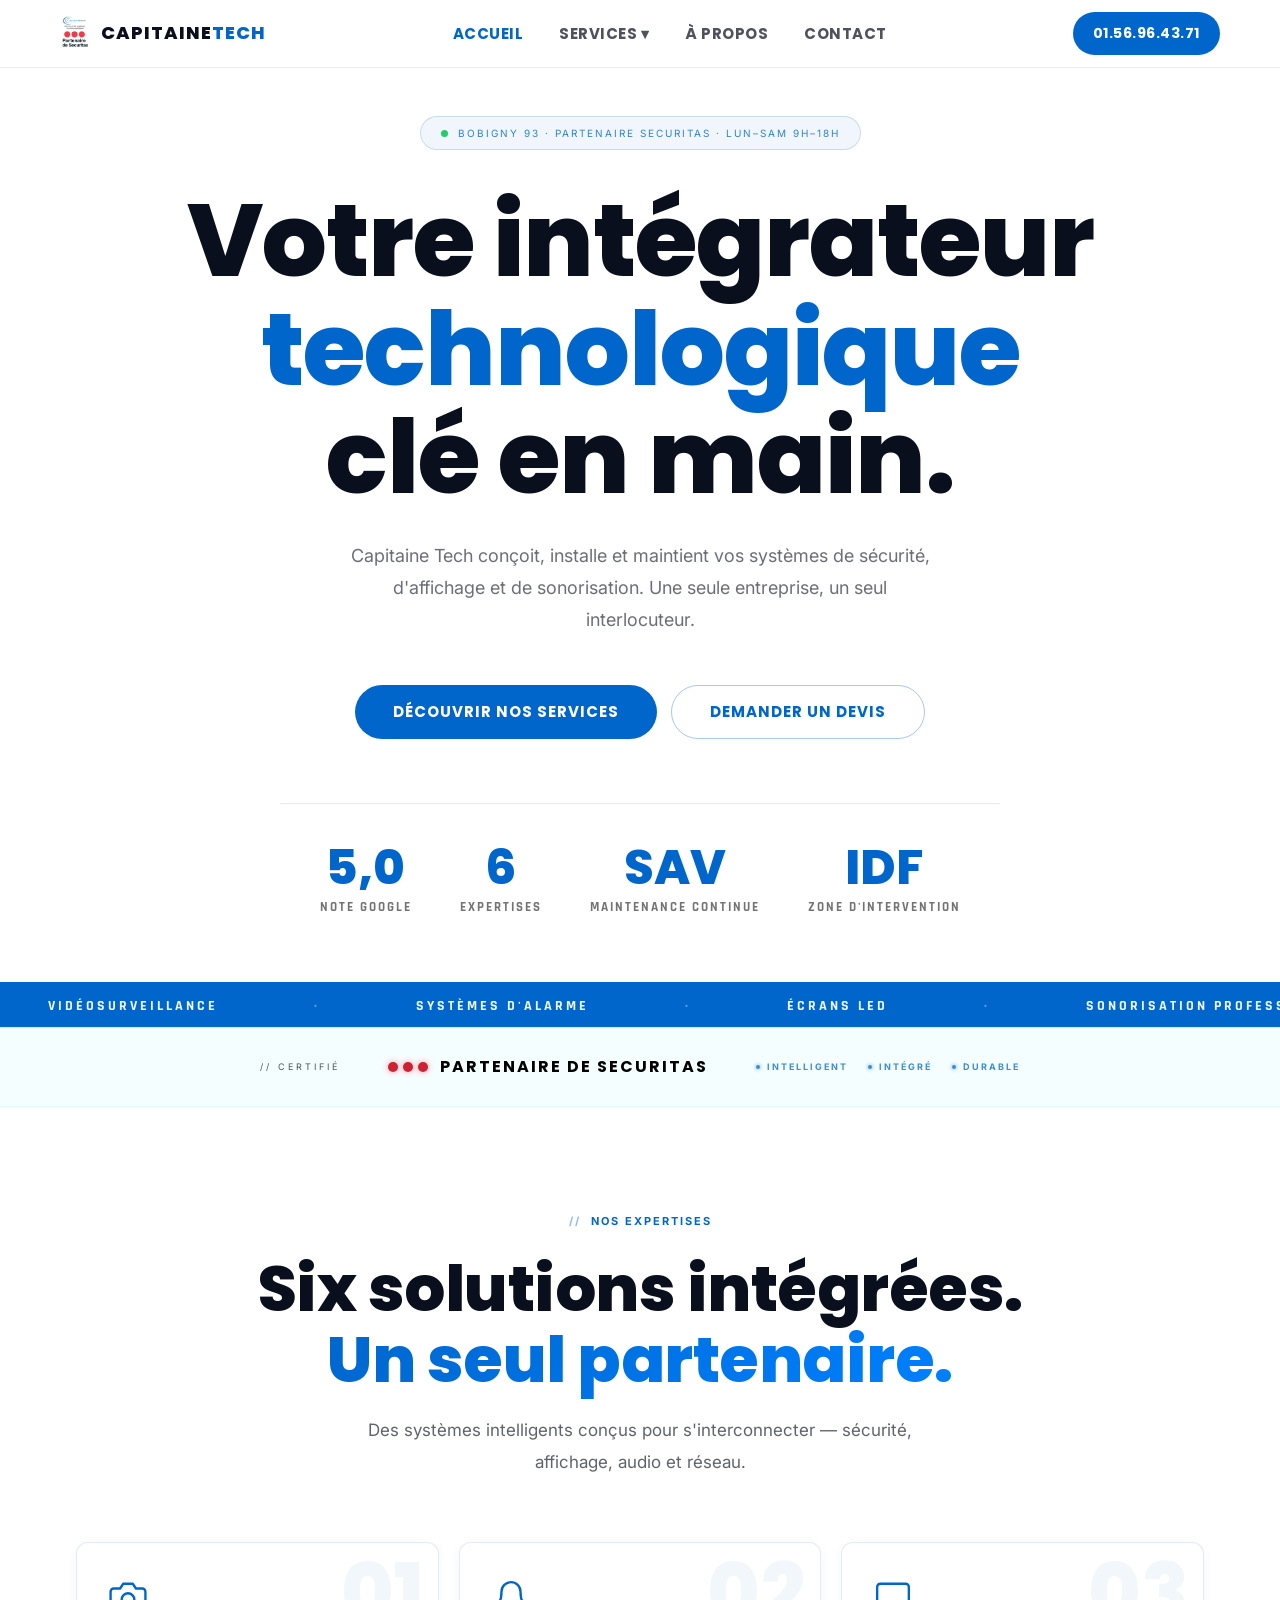
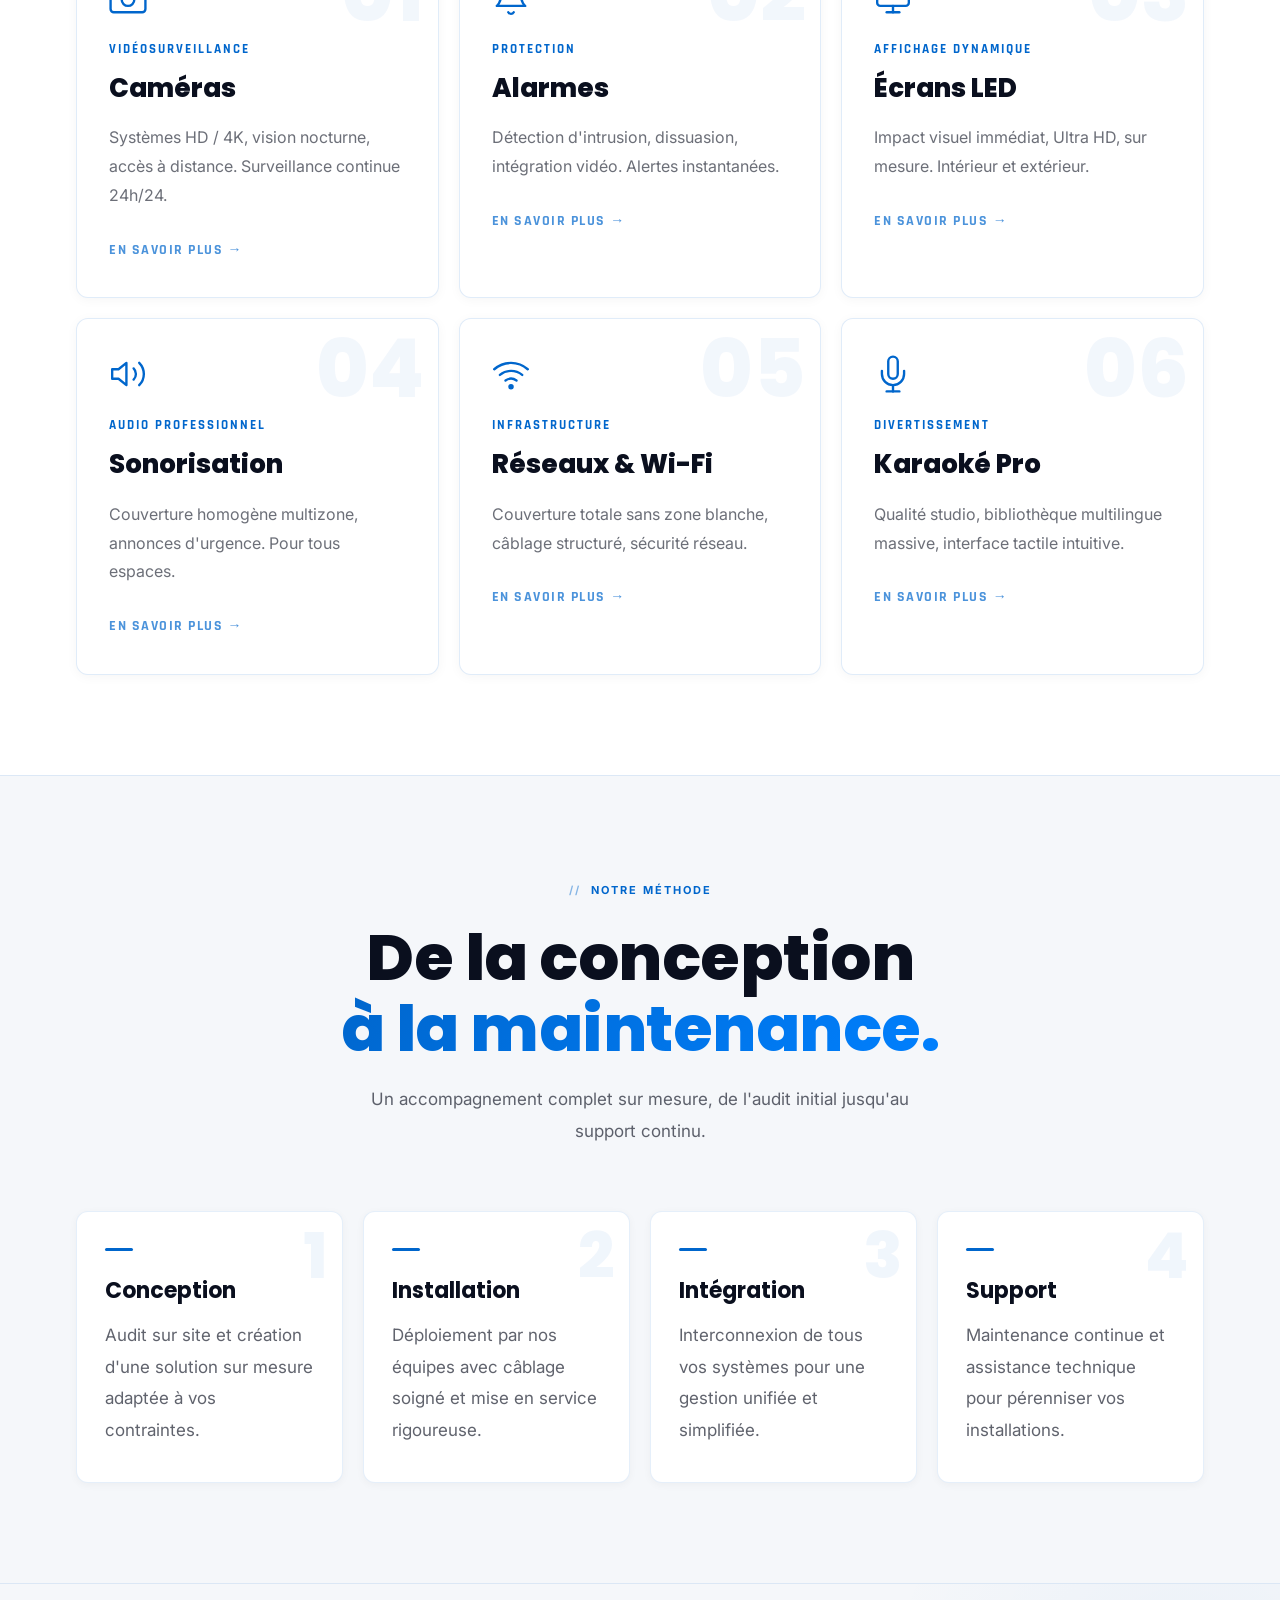
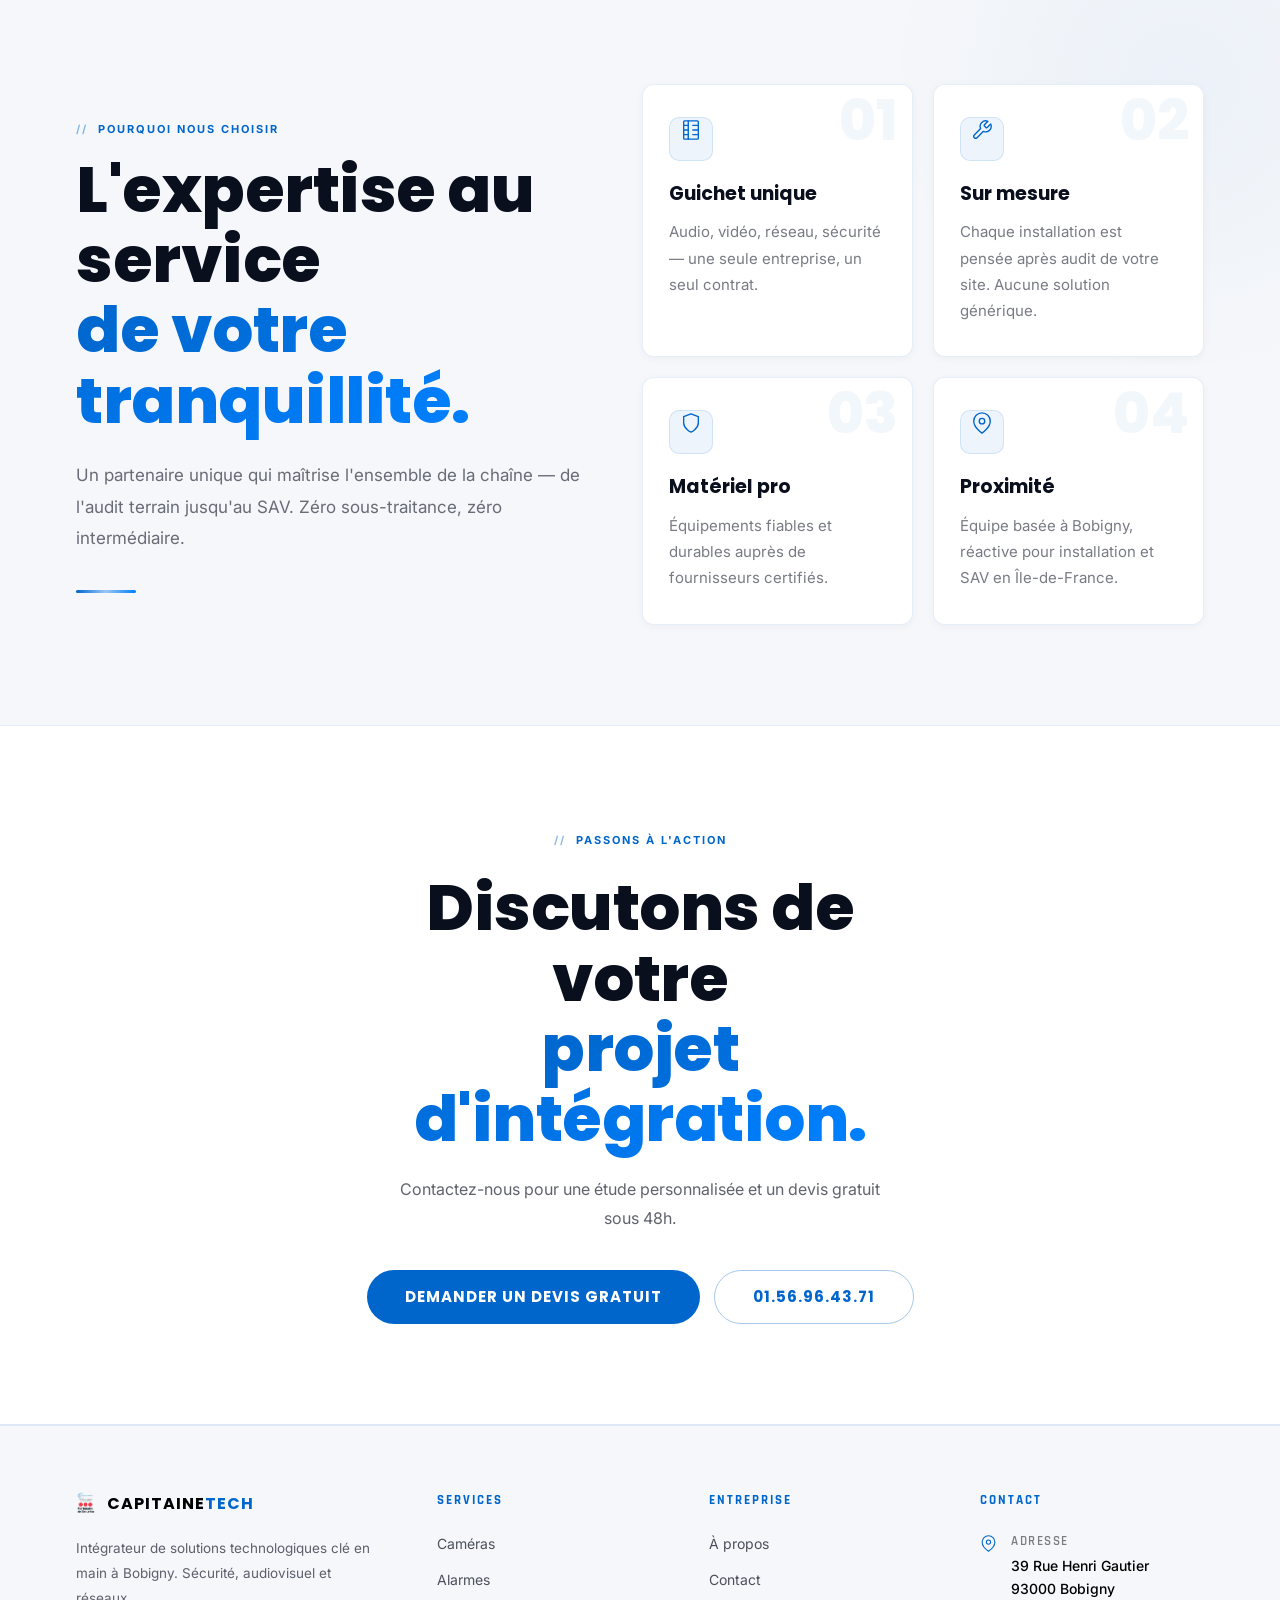
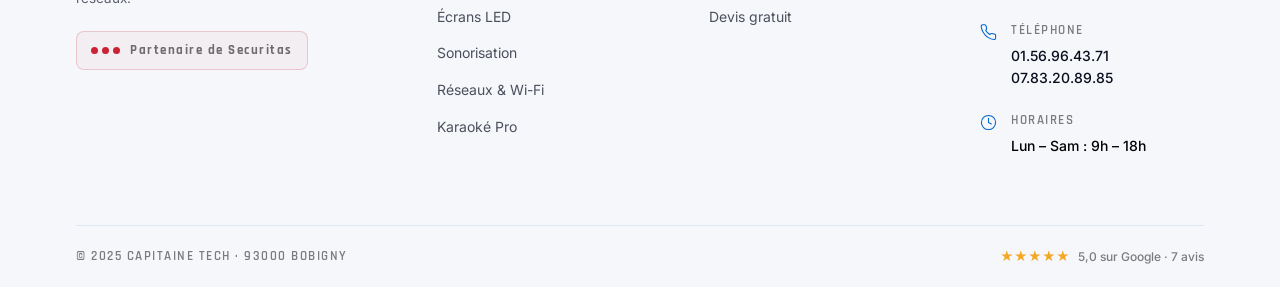
==== commit e0087572: "Nav : retrait du lien Blog (desktop + mobile), conservé dans le footer et les fils d'Ariane Co-Autho" ====
--- a/index.html
+++ b/index.html
@@ -275,8 +275,7 @@
           <a href="services/karaoke.html"><span class="dd-icon" data-icon="mic"></span>Karaoké Pro</a>
         </div>
       </li>
-      <li><a href="blog/index.html">Blog</a></li>
-      <li><a href="a-propos.html">À propos</a></li><li><a href="blog/index.html">Blog</a></li>
+      <li><a href="a-propos.html">À propos</a></li>
       <li><a href="contact.html">Contact</a></li>
     </ul>
     <a href="tel:0156964371" class="nav-cta">01.56.96.43.71</a>
@@ -295,7 +294,6 @@
   <a href="services/reseaux.html"><span class="nm-icon" data-icon="wifi"></span>Réseaux & Wi-Fi</a>
   <a href="services/karaoke.html"><span class="nm-icon" data-icon="mic"></span>Karaoké Pro</a>
   <span class="nm-section">Entreprise</span>
-  <a href="blog/index.html">Blog</a>
   <a href="a-propos.html">À propos</a>
   <a href="contact.html">Contact</a>
 </div>
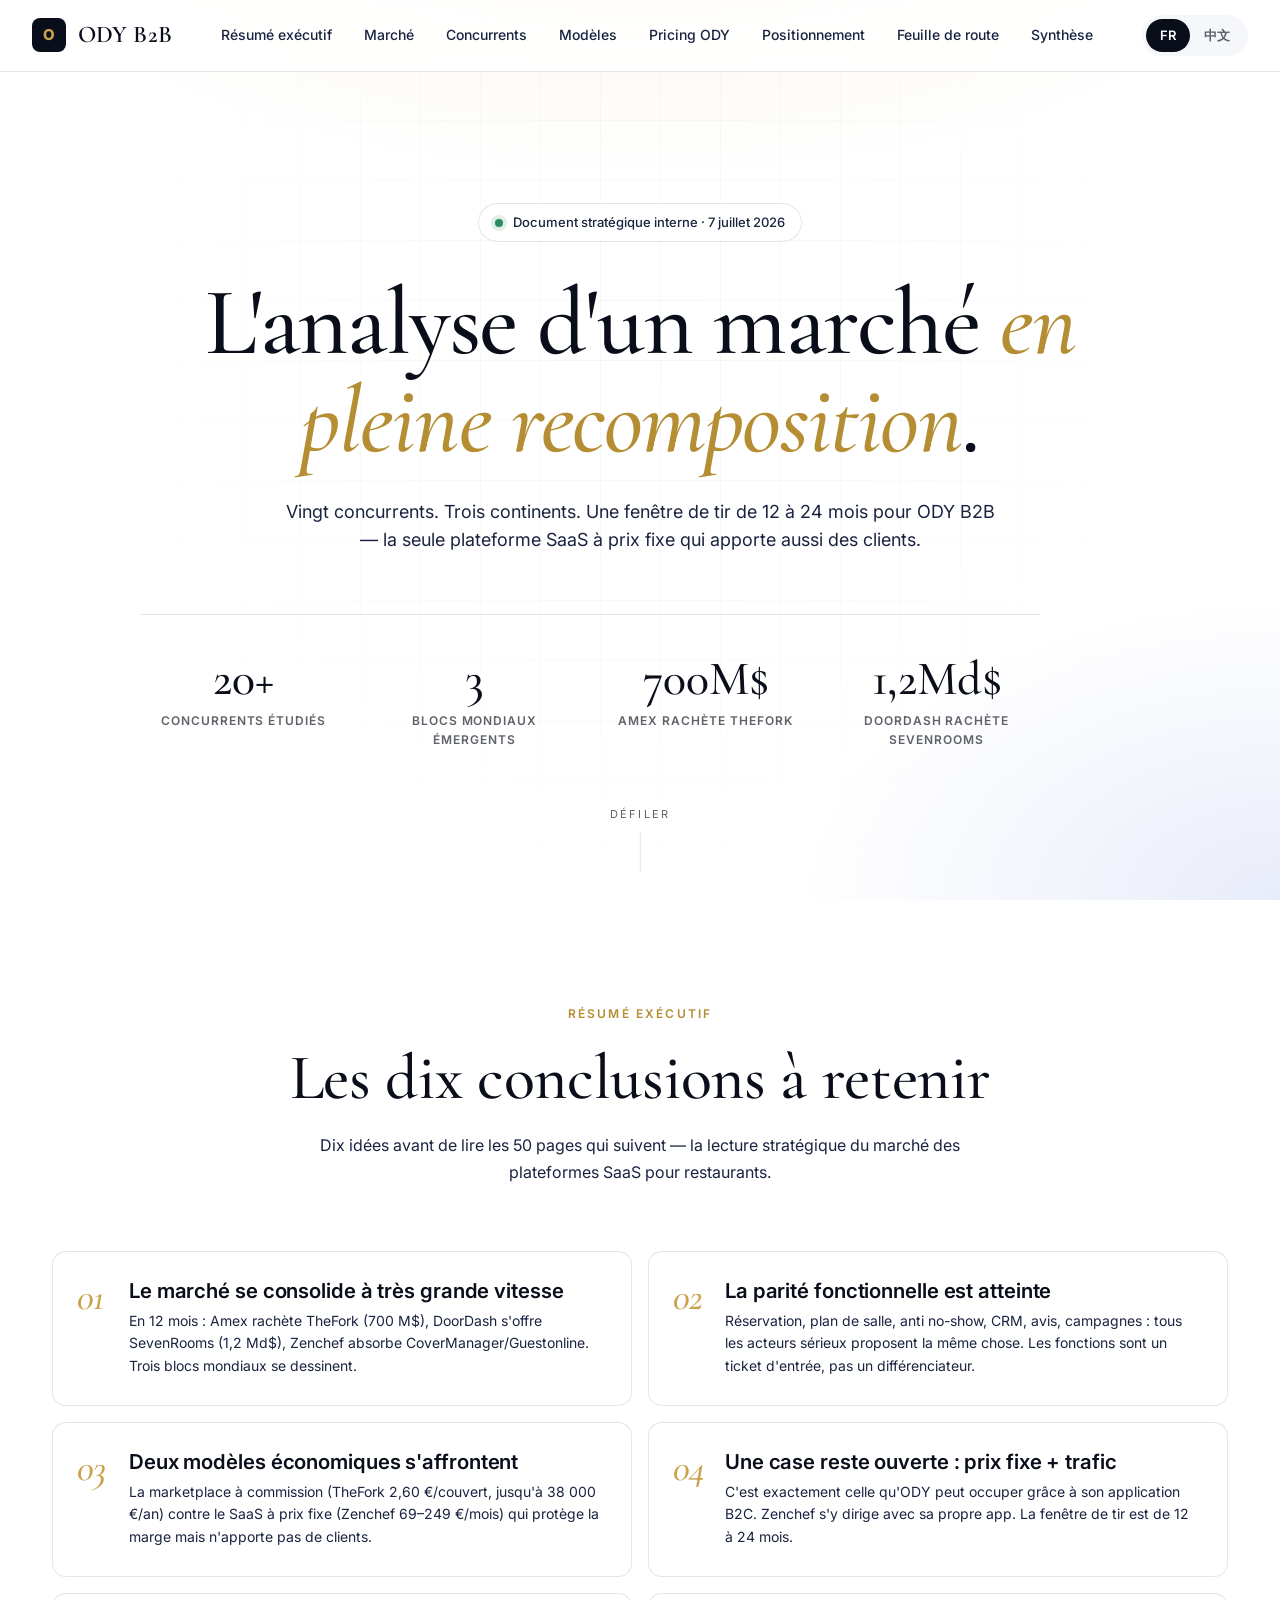
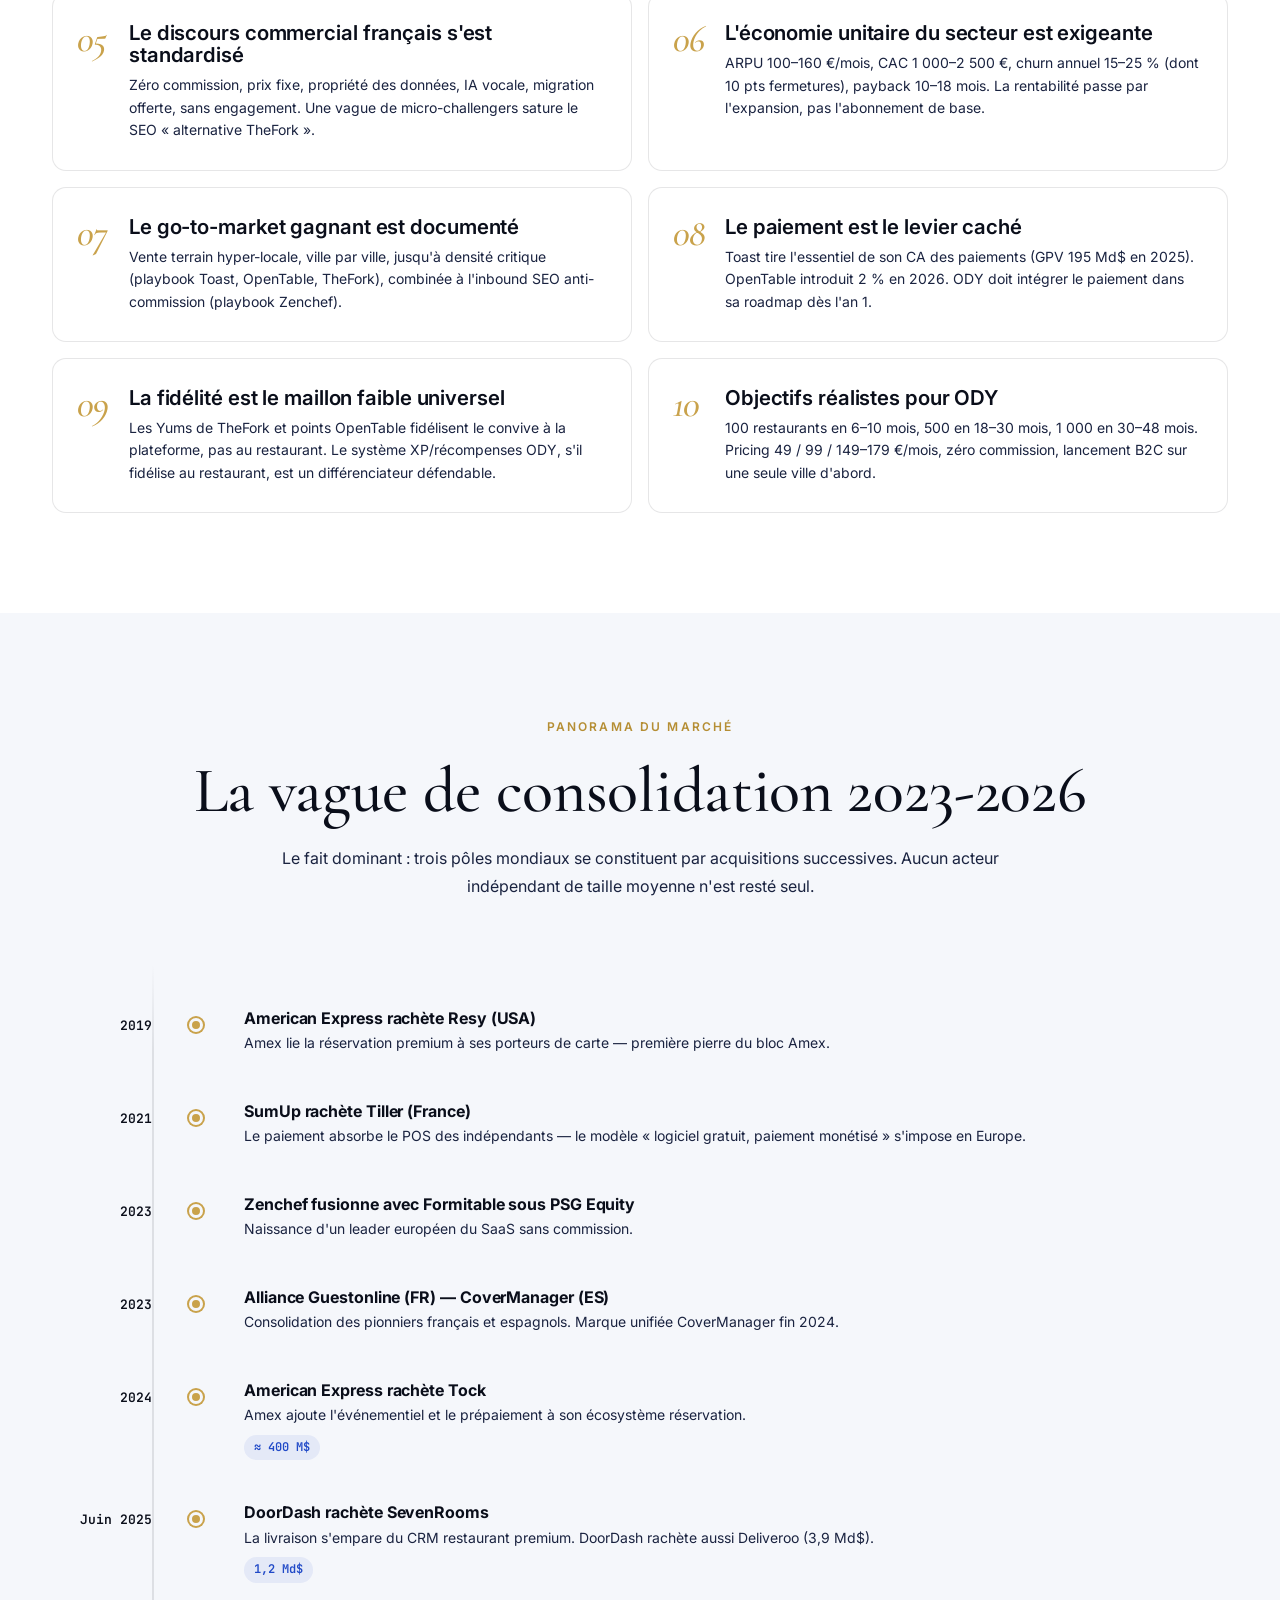
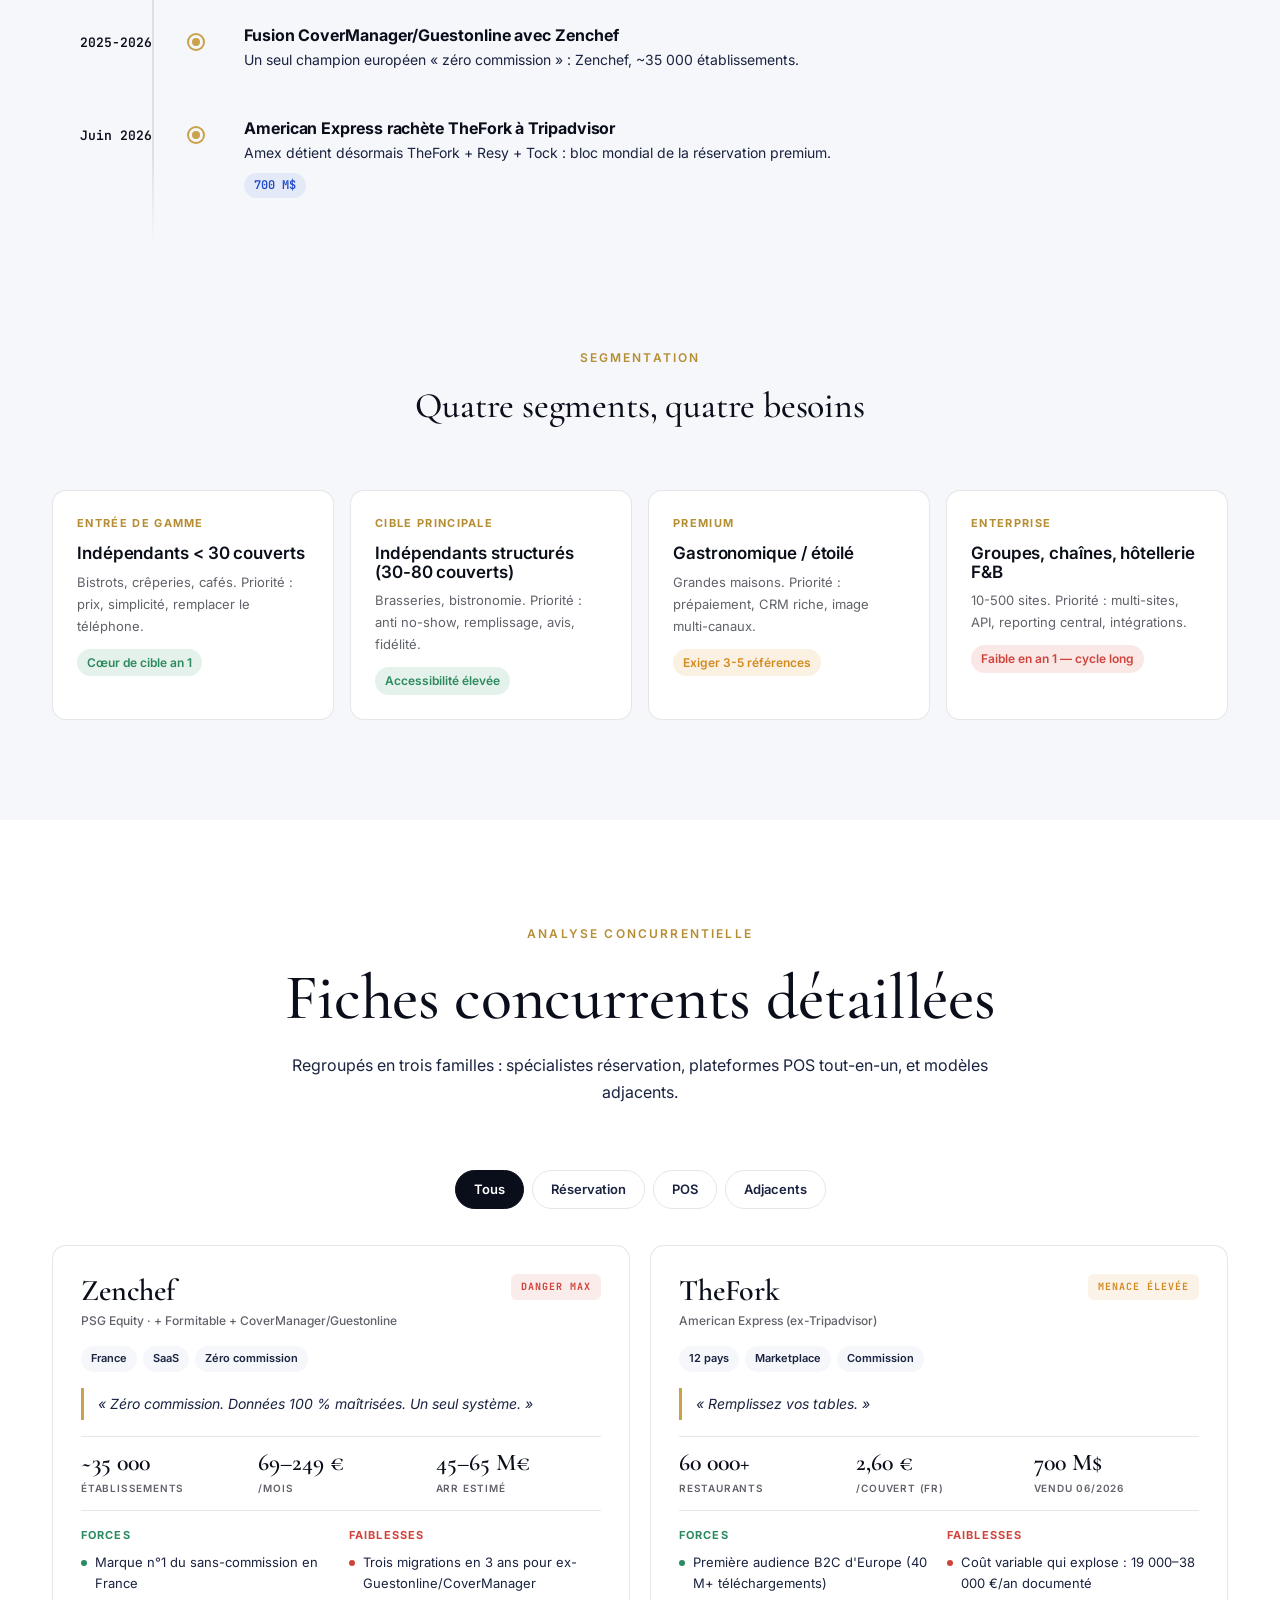
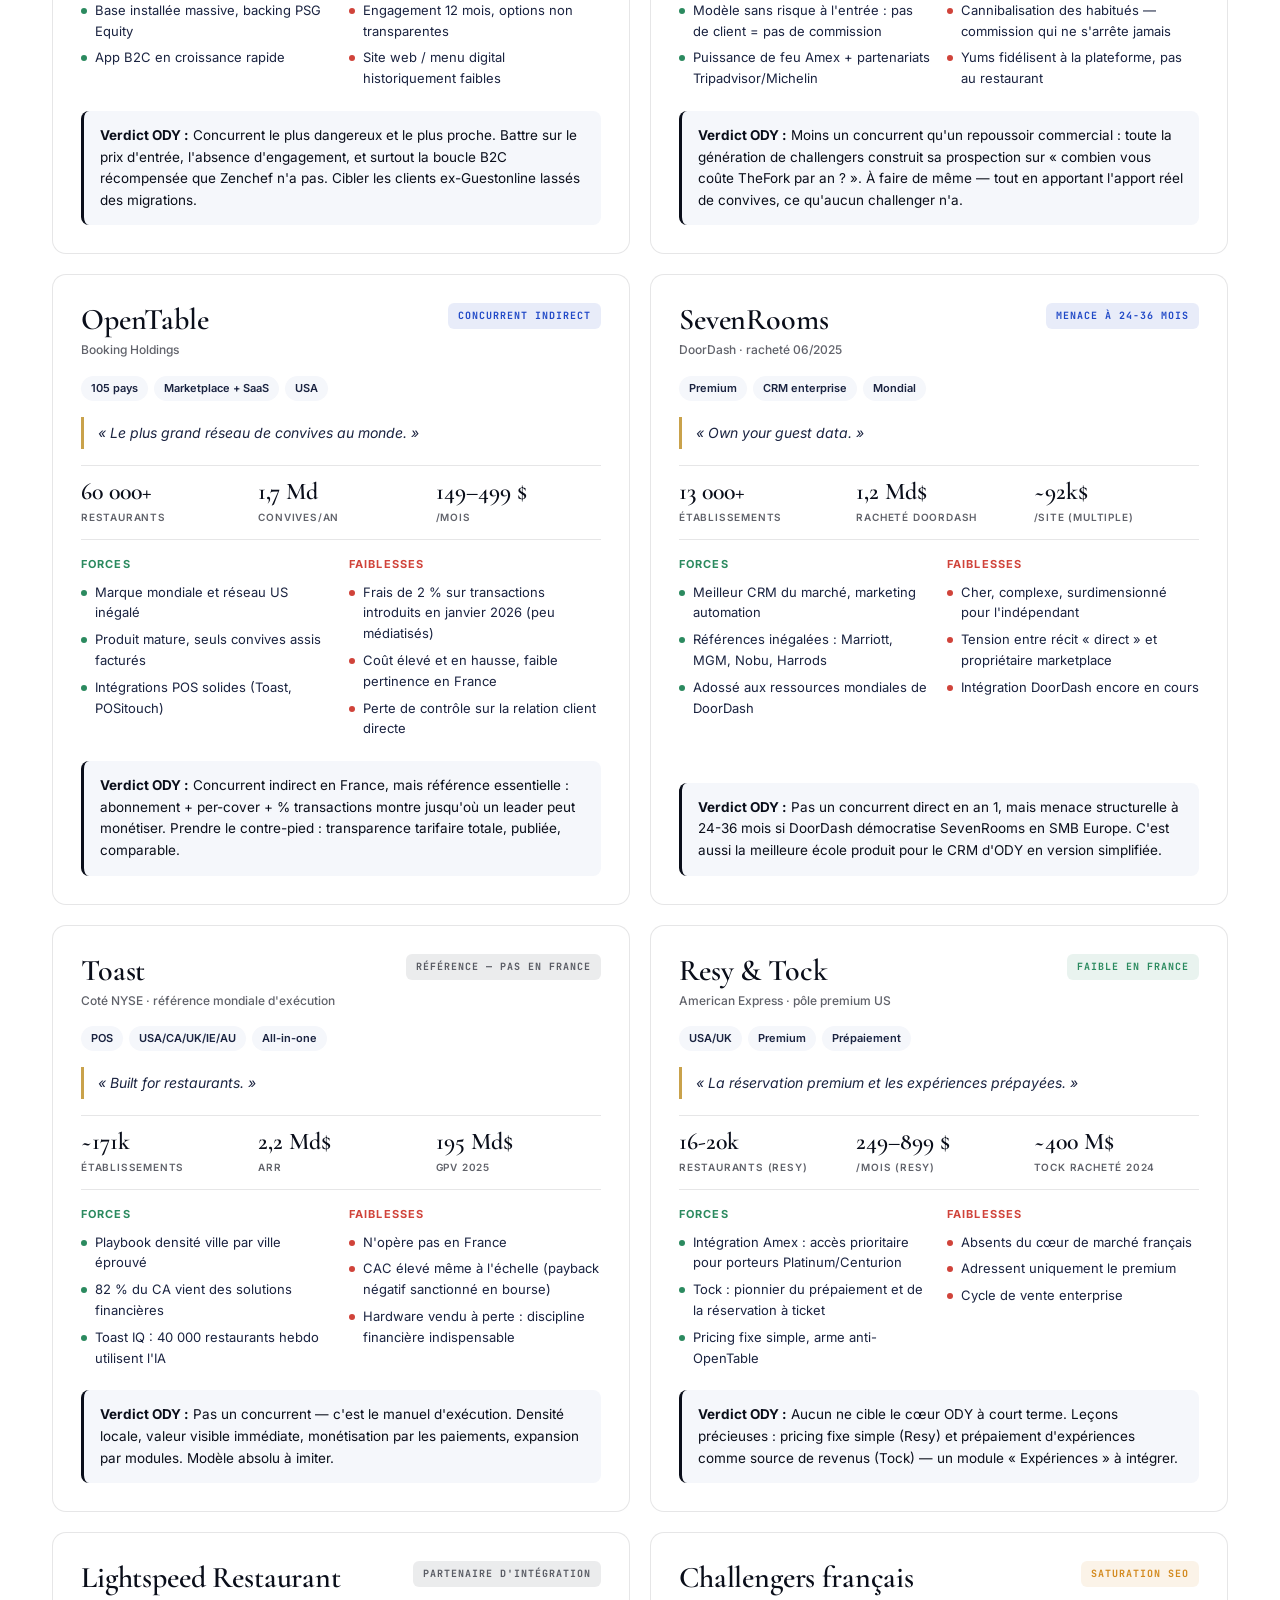
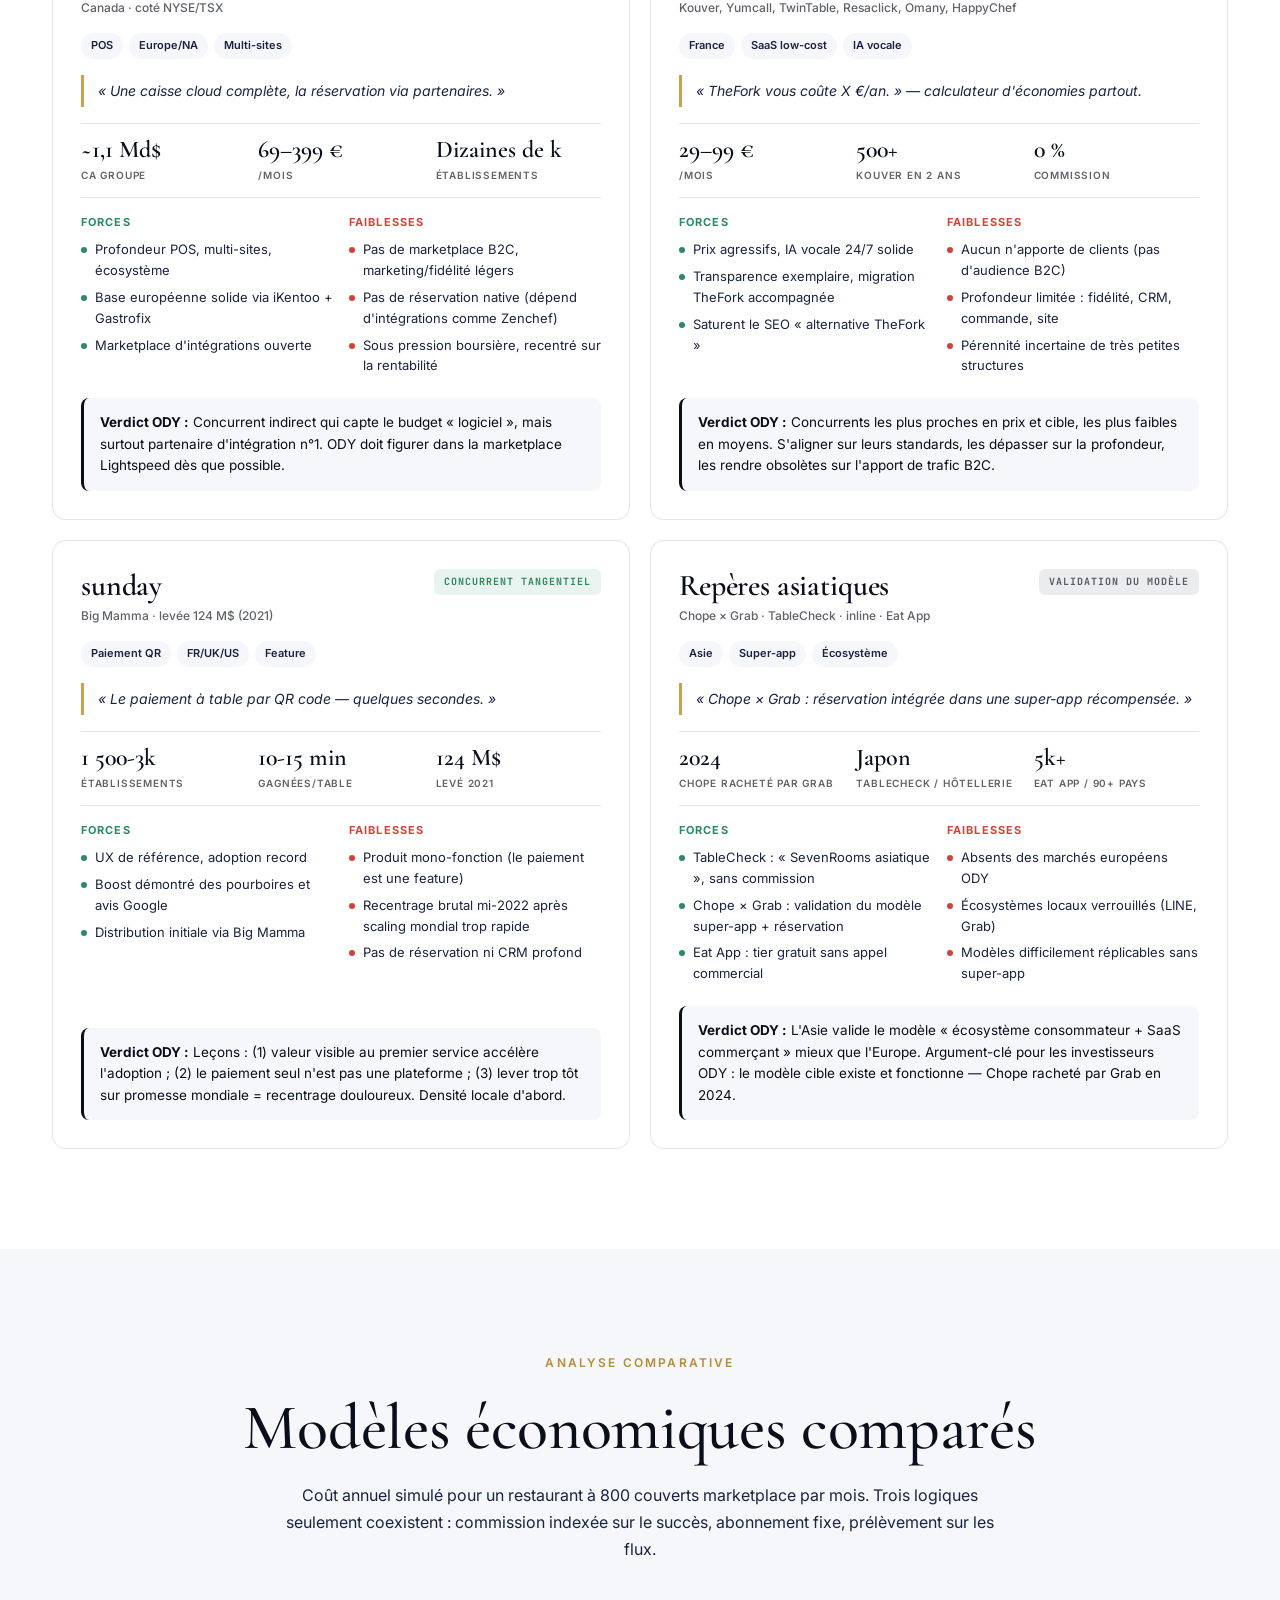
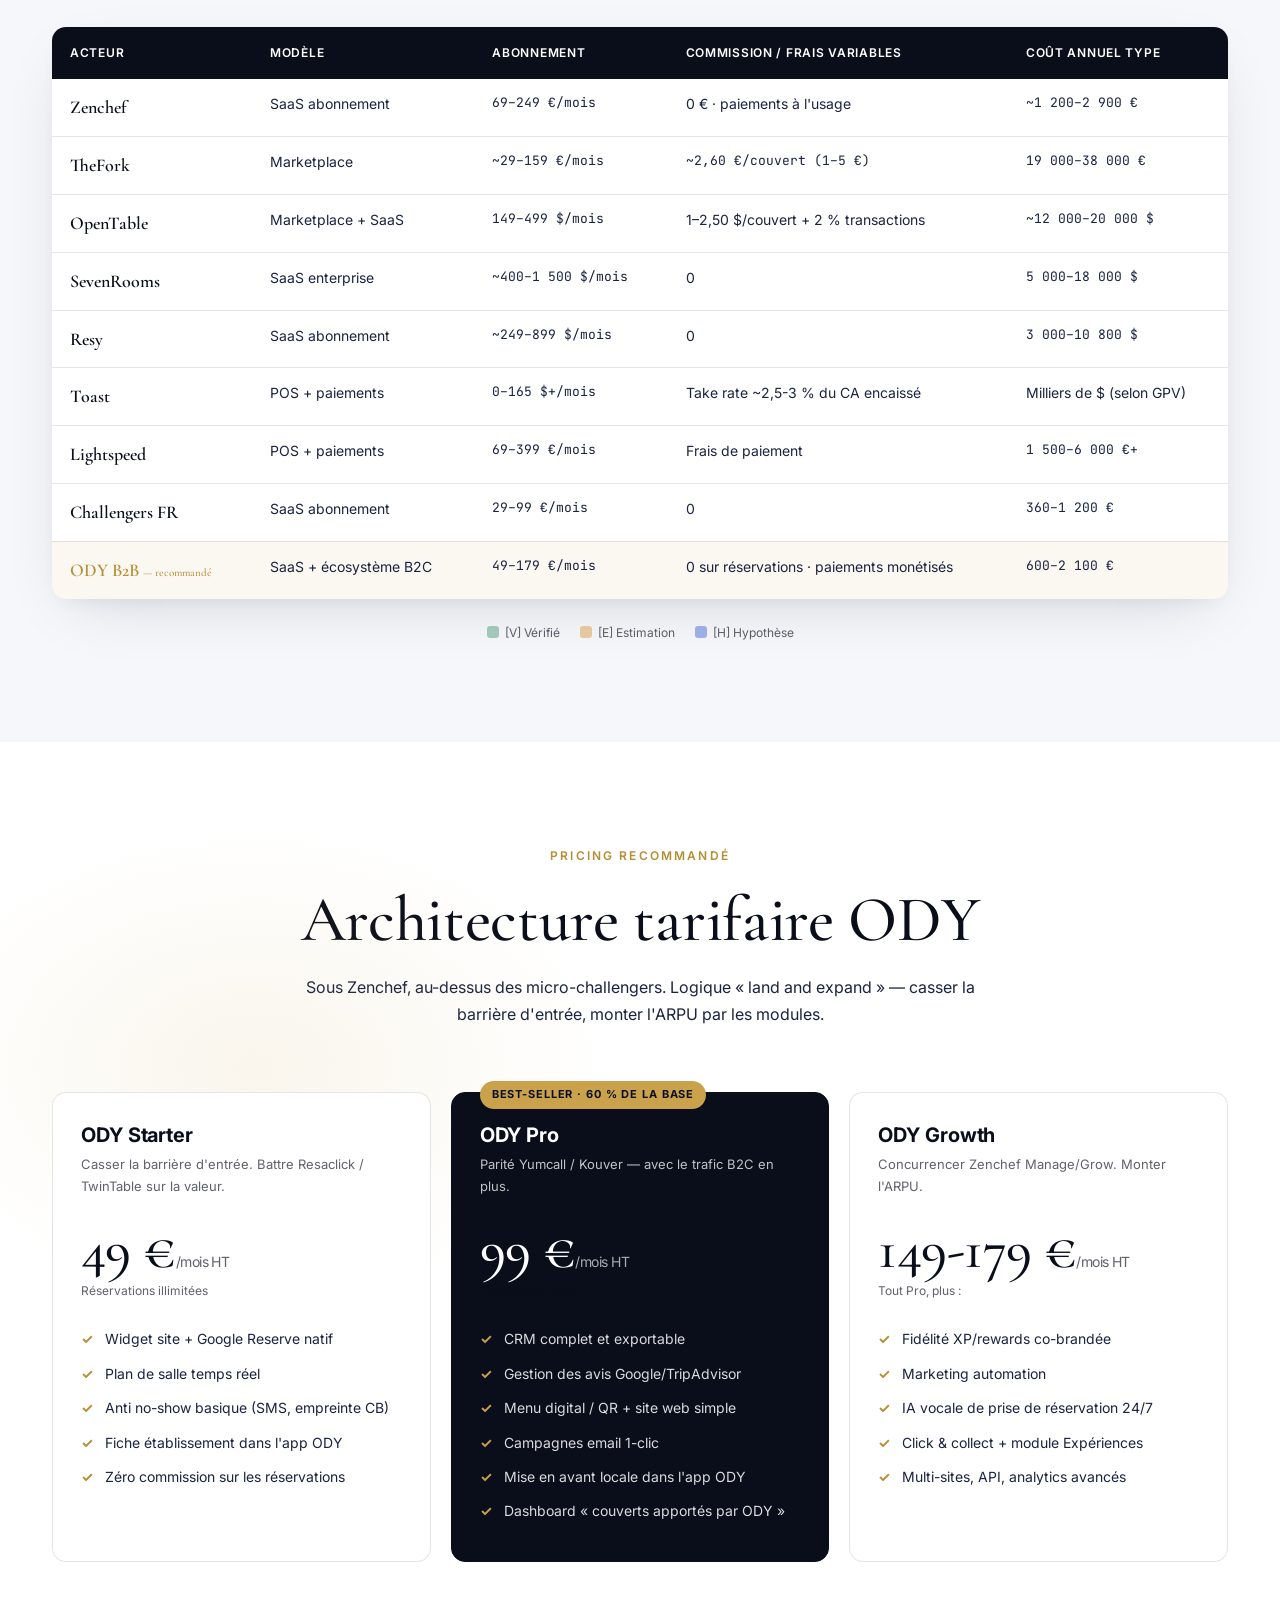
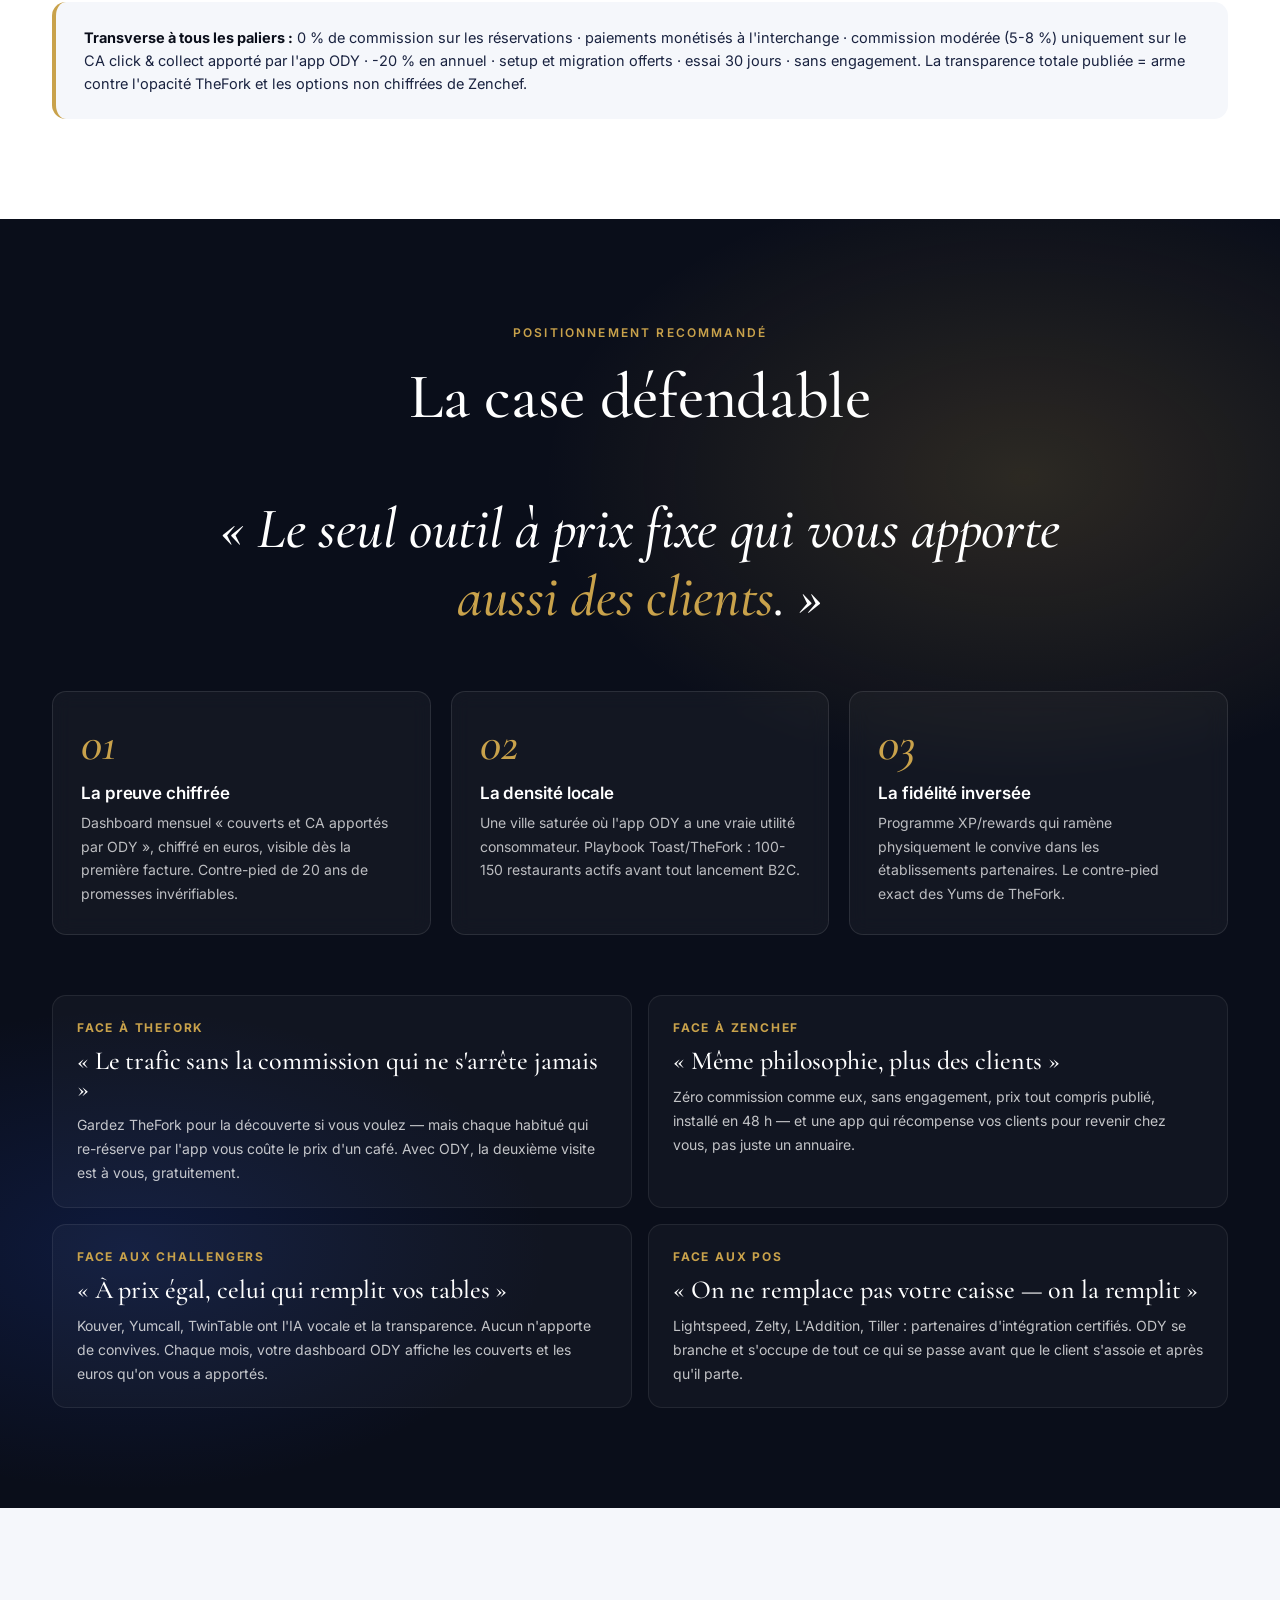
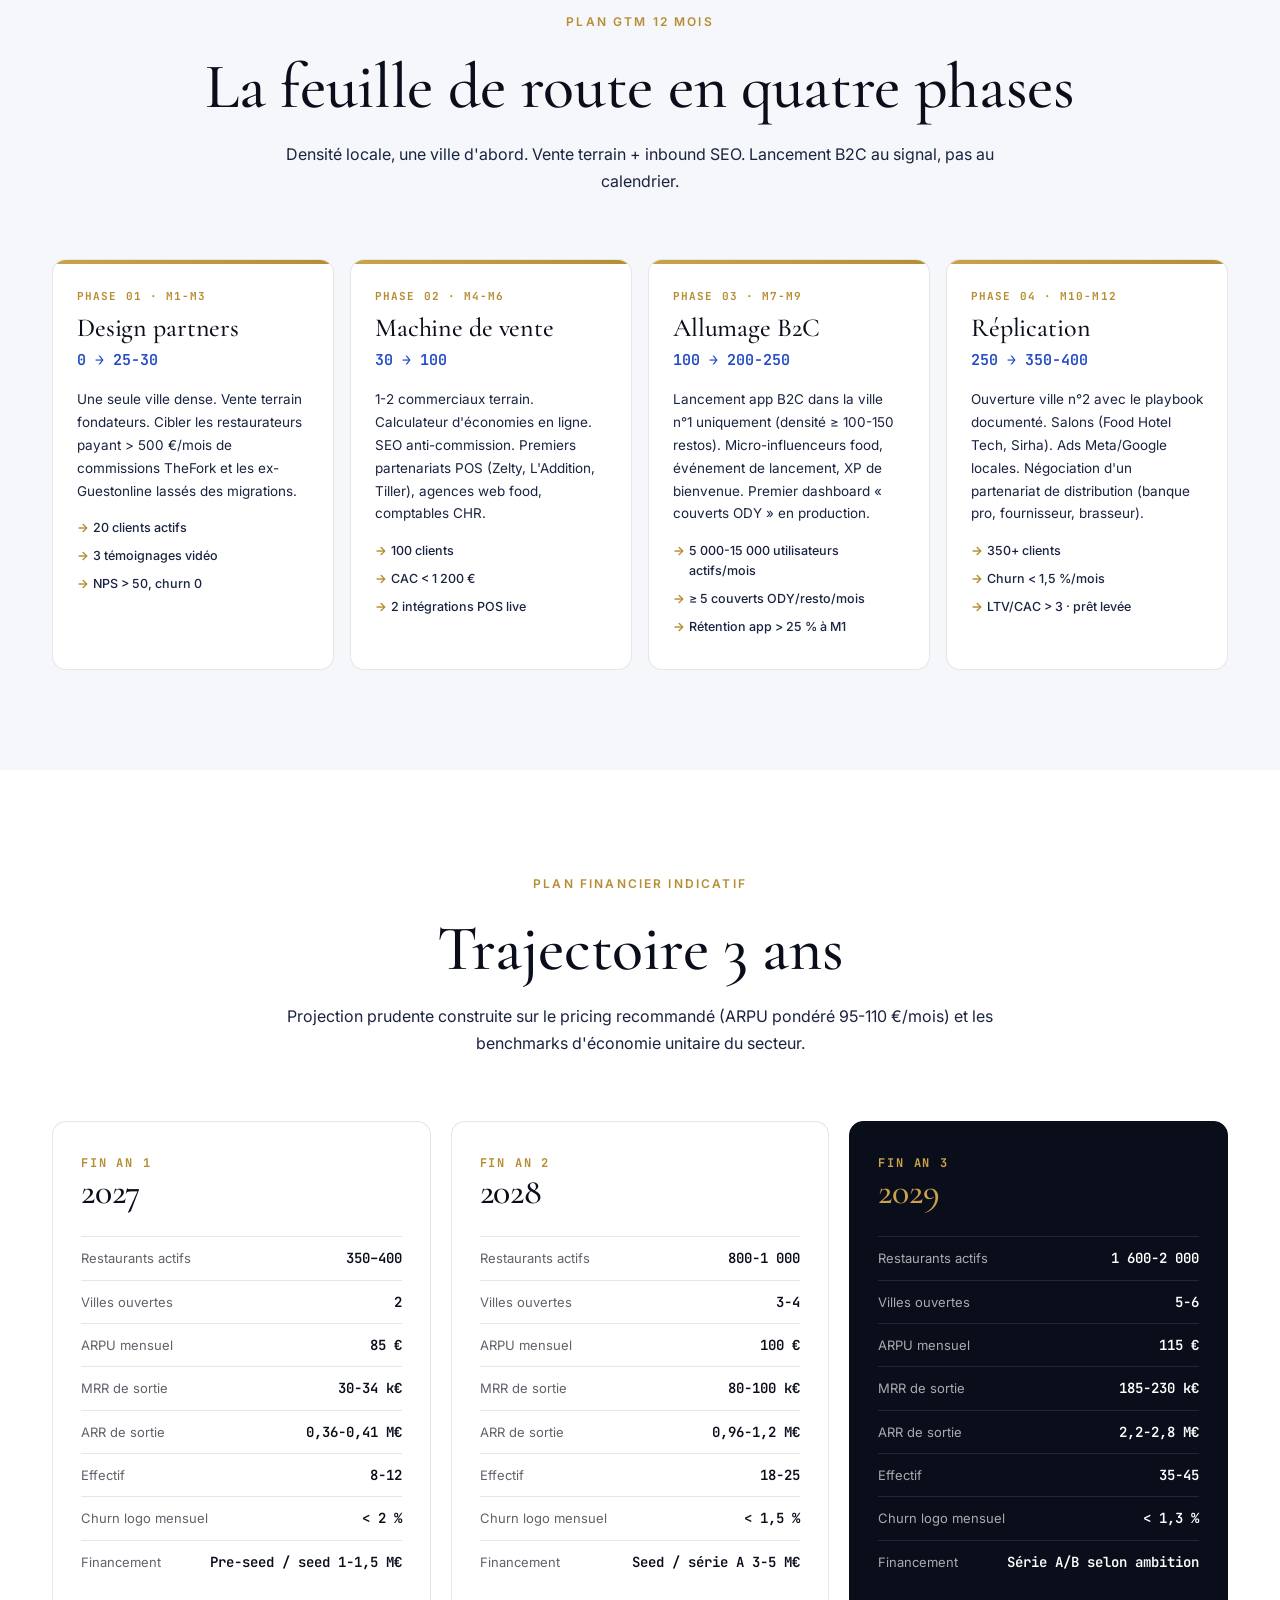
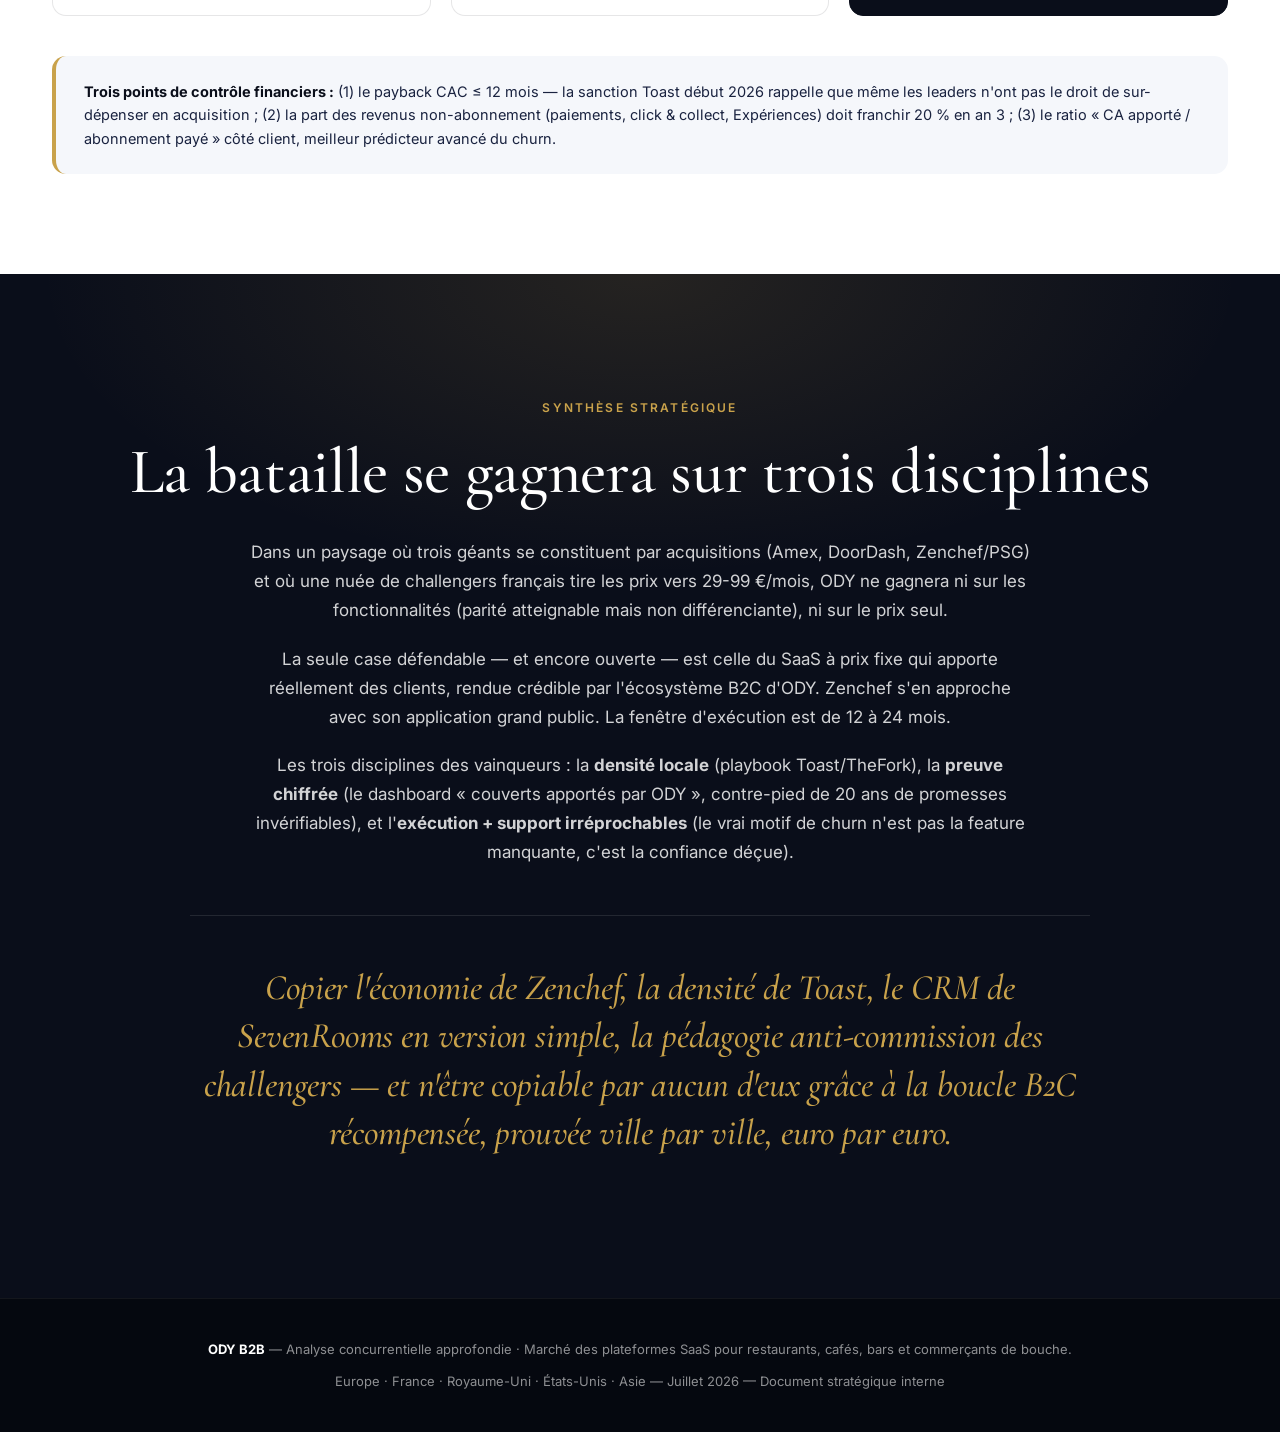
==== commit cafabc2e: "ODY B2B — site de présentation de l'analyse concurrentielle Refonte complète du site (précédemment C" ====
--- a/index.html
+++ b/index.html
@@ -3,567 +3,1000 @@
 <head>
   <meta charset="UTF-8"/>
   <meta name="viewport" content="width=device-width, initial-scale=1.0"/>
-  <title>Capitaine Tech | Intégrateur Vidéosurveillance & Sécurité Bobigny (93)</title>
-  <meta name="description" content="Intégrateur technologique à Bobigny : caméras, alarmes, écrans LED, sonorisation & réseaux Wi-Fi. Partenaire Securitas. Devis gratuit sous 48h. ★ 5,0 Google."/>
-  <meta name="robots" content="index,follow,max-image-preview:large"/>
-  <meta name="author" content="Capitaine Tech"/>
-  <link rel="canonical" href="https://www.capitaineproject.com/"/>
-
-  <!-- Open Graph -->
-  <meta property="og:type" content="website"/>
-  <meta property="og:site_name" content="Capitaine Tech"/>
-  <meta property="og:locale" content="fr_FR"/>
-  <meta property="og:title" content="Capitaine Tech | Intégrateur Vidéosurveillance & Sécurité Bobigny (93)"/>
-  <meta property="og:description" content="Caméras, alarmes, écrans LED, sonorisation & réseaux à Bobigny. Partenaire Securitas. Devis sous 48h. ★ 5,0 Google."/>
-  <meta property="og:url" content="https://www.capitaineproject.com/"/>
-  <meta property="og:image" content="https://www.capitaineproject.com/assets/logo.png"/>
-
-  <!-- Twitter -->
-  <meta name="twitter:card" content="summary_large_image"/>
-  <meta name="twitter:title" content="Capitaine Tech | Intégrateur Sécurité & AV Bobigny (93)"/>
-  <meta name="twitter:description" content="Caméras, alarmes, écrans LED, sonorisation & réseaux. Partenaire Securitas. Devis sous 48h."/>
-  <meta name="twitter:image" content="https://www.capitaineproject.com/assets/logo.png"/>
-
-  <!-- JSON-LD LocalBusiness -->
-  <script type="application/ld+json">
-  {
-    "@context": "https://schema.org",
-    "@type": "LocalBusiness",
-    "@id": "https://www.capitaineproject.com/#business",
-    "name": "Capitaine Tech",
-    "image": "https://www.capitaineproject.com/assets/logo.png",
-    "logo": "https://www.capitaineproject.com/assets/logo.png",
-    "url": "https://www.capitaineproject.com/",
-    "telephone": "+33156964371",
-    "priceRange": "€€",
-    "description": "Intégrateur de solutions technologiques à Bobigny : vidéosurveillance, alarmes, écrans LED, sonorisation, réseaux Wi-Fi. Partenaire Securitas.",
-    "address": {
-      "@type": "PostalAddress",
-      "streetAddress": "39 Rue Henri Gautier",
-      "addressLocality": "Bobigny",
-      "postalCode": "93000",
-      "addressCountry": "FR"
-    },
-    "geo": { "@type": "GeoCoordinates", "latitude": 48.9069, "longitude": 2.4397 },
-    "openingHoursSpecification": [{
-      "@type": "OpeningHoursSpecification",
-      "dayOfWeek": ["Monday","Tuesday","Wednesday","Thursday","Friday","Saturday"],
-      "opens": "09:00",
-      "closes": "18:00"
-    }],
-    "areaServed": [
-      {"@type":"City","name":"Bobigny"},
-      {"@type":"City","name":"Paris"},
-      {"@type":"AdministrativeArea","name":"Seine-Saint-Denis"},
-      {"@type":"AdministrativeArea","name":"Île-de-France"}
-    ],
-    "aggregateRating": {
-      "@type": "AggregateRating",
-      "ratingValue": "5.0",
-      "reviewCount": "7"
-    }
-  }
-  </script>
-
+  <title data-i18n="page.title">ODY B2B — Analyse Concurrentielle Approfondie · Juillet 2026</title>
+  <meta name="description" data-i18n="page.desc" content="Analyse stratégique du marché des plateformes SaaS pour restaurants — Europe, États-Unis, Asie. Positionnement, pricing et feuille de route ODY B2B."/>
+  <meta name="robots" content="noindex,nofollow"/>
+  <link rel="icon" href="data:image/svg+xml,%3Csvg xmlns='http://www.w3.org/2000/svg' viewBox='0 0 32 32'%3E%3Crect width='32' height='32' rx='7' fill='%230a0e1a'/%3E%3Ctext x='50%25' y='55%25' text-anchor='middle' dominant-baseline='middle' fill='%23c9a24b' font-family='Georgia,serif' font-weight='800' font-size='15'%3EO%3C/text%3E%3C/svg%3E"/>
   <link rel="stylesheet" href="css/style.css"/>
-  <style>
-    /* HERO */
-    #hero {
-      min-height: 100vh;
-      display: flex; flex-direction: column;
-      align-items: center; justify-content: center;
-      text-align: center;
-      padding: calc(var(--nav-h) + 48px) 40px 64px;
-      position: relative; overflow: hidden;
-      background: #ffffff;
-    }
-    #hero::before {
-      content: '';
-      position: absolute; inset: 0;
-      background: none;
-      pointer-events: none;
-    }
-
-    /* Glow orb */
-    .hero-glow {
-      position: absolute;
-      width: 900px; height: 900px; border-radius: 50%;
-      background: radial-gradient(circle, rgba(0,212,255,0.045) 0%, transparent 65%);
-      top: 50%; left: 50%; transform: translate(-50%, -50%);
-      pointer-events: none; animation: glow-breathe 7s ease-in-out infinite;
-    }
-    @keyframes glow-breathe { 0%,100%{opacity:.6;transform:translate(-50%,-50%) scale(1);} 50%{opacity:1;transform:translate(-50%,-50%) scale(1.12);} }
-
-    /* Status */
-    .hero-status {
-      display: inline-flex; align-items: center; gap: 10px;
-      background: rgba(0,102,204,0.06); border: 1px solid rgba(0,102,204,0.18);
-      padding: 8px 20px; border-radius: 50px; margin-bottom: 36px;
-    }
-    .status-dot { width: 7px; height: 7px; border-radius: 50%; background: #22cc66; animation: blink 2s ease-in-out infinite; }
-    @keyframes blink { 0%,100%{opacity:1;} 50%{opacity:.3;} }
-    .status-txt { font-family: 'Inter', sans-serif; font-size: 10px; letter-spacing: 2px; text-transform: uppercase; color: var(--cyan); opacity: .8; }
-
-    h1 { margin-bottom: 28px; max-width: 1100px; }
-    h1 .line2 { color: var(--cyan); }
-
-    .hero-lead { font-size: 18px; line-height: 1.8; color: rgba(10,15,30,0.6); max-width: 580px; margin: 0 auto 48px; font-weight: 400; }
-
-    .hero-btns { display: flex; gap: 14px; justify-content: center; flex-wrap: wrap; margin-bottom: 64px; }
-
-    .hero-stats {
-      display: flex; gap: 48px; justify-content: center; flex-wrap: wrap;
-      padding-top: 40px;
-      border-top: 1px solid rgba(0,102,204,0.12);
-      width: 100%; max-width: 720px;
-    }
-    .stat-item { text-align: center; min-width: 80px; }
-
-    /* PARTNER BAND */
-    .partner-band {
-      background: rgba(0,212,255,0.04);
-      border-top: 1px solid rgba(0,102,204,0.12);
-      border-bottom: 1px solid rgba(0,212,255,0.1);
-      padding: 26px 0; position: relative; z-index: 1;
-    }
-    .partner-inner { max-width: 1240px; margin: 0 auto; padding: 0 56px; display: flex; align-items: center; justify-content: center; gap: 48px; flex-wrap: wrap; }
-    .partner-left { font-family: 'Inter', sans-serif; font-size: 9px; letter-spacing: 3px; color: var(--muted); text-transform: uppercase; }
-    .partner-center { display: flex; align-items: center; gap: 12px; }
-    .p-dots { display: flex; gap: 5px; }
-    .p-dots span { width: 10px; height: 10px; background: var(--red); border-radius: 50%; box-shadow: 0 0 6px rgba(255,38,64,0.5); }
-    .p-name { font-family: 'Poppins', sans-serif; font-weight: 700; font-size: 16px; letter-spacing: 2px; text-transform: uppercase; }
-    .partner-vals { display: flex; gap: 20px; }
-    .partner-val { font-family: 'Inter', sans-serif; font-size: 9px; letter-spacing: 2px; color: var(--cyan); text-transform: uppercase; display: flex; align-items: center; gap: 7px; opacity: .75; }
-    .partner-val::before { content: ''; width: 4px; height: 4px; background: var(--cyan); border-radius: 50%; box-shadow: 0 0 4px var(--cyan); }
-
-    /* SERVICES */
-    .svc-grid { display: grid; grid-template-columns: repeat(3, 1fr); gap: 20px; }
-
-    /* PROCESS */
-    .steps-grid { display: grid; grid-template-columns: repeat(4, 1fr); gap: 20px; }
-
-    /* WHY */
-    #why { background: var(--bg2); border-top: 1px solid rgba(0,102,204,0.1); border-bottom: 1px solid rgba(0,102,204,0.07); position: relative; overflow: hidden; }
-    #why::before {
-      content: ''; position: absolute; top: -200px; right: -200px;
-      width: 600px; height: 600px; border-radius: 50%;
-      background: radial-gradient(circle, rgba(0,102,204,0.04) 0%, transparent 70%);
-      pointer-events: none; animation: glow-breathe 8s ease-in-out infinite;
-    }
-    .why-layout { display: grid; grid-template-columns: 1fr 1.1fr; gap: 56px; align-items: center; }
-    .why-left { position: relative; }
-    .why-left .tag { margin-bottom: 16px; }
-    .why-left h2 { margin-bottom: 24px; }
-    .why-left > p { font-size: 17px; line-height: 1.85; color: rgba(10,15,30,0.6); margin-bottom: 36px; }
-    .why-line {
-      width: 60px; height: 3px; border-radius: 3px;
-      background: linear-gradient(90deg, var(--cyan), var(--cyan-b));
-      position: relative; overflow: hidden;
-    }
-    .why-line::after {
-      content: ''; position: absolute; inset: 0;
-      background: linear-gradient(90deg, transparent, rgba(255,255,255,0.6), transparent);
-      animation: why-shine 3s ease-in-out infinite;
-    }
-    @keyframes why-shine { 0%,100%{transform:translateX(-100%);} 50%{transform:translateX(100%);} }
-    .why-grid { display: grid; grid-template-columns: 1fr 1fr; gap: 20px; }
-    .why-card {
-      background: var(--bg-card); padding: 32px 26px;
-      border: 1px solid rgba(0,102,204,0.1); border-radius: var(--r);
-      position: relative; overflow: hidden;
-      transition: border-color .3s, box-shadow .4s, transform .4s var(--ease);
-    }
-    .why-card::before {
-      content: ''; position: absolute; top: 0; left: 0; width: 100%; height: 3px;
-      background: linear-gradient(90deg, var(--cyan), var(--cyan-b));
-      transform: scaleX(0); transform-origin: left;
-      transition: transform .4s var(--ease);
-    }
-    .why-card:hover::before { transform: scaleX(1); }
-    .why-card:hover {
-      border-color: rgba(0,102,204,0.25);
-      box-shadow: 0 12px 40px rgba(0,102,204,0.1);
-      transform: translateY(-6px);
-    }
-    .why-num {
-      font-family: 'Poppins', sans-serif; font-weight: 800; font-size: 56px;
-      color: rgba(0,102,204,0.05); position: absolute; top: 8px; right: 14px;
-      line-height: 1; user-select: none; pointer-events: none;
-      transition: color .3s;
-    }
-    .why-card:hover .why-num { color: rgba(0,102,204,0.1); }
-    .why-icon-wrap {
-      width: 44px; height: 44px; border-radius: 10px;
-      background: rgba(0,102,204,0.07); border: 1px solid rgba(0,102,204,0.12);
-      display: flex; align-items: center; justify-content: center; margin-bottom: 18px;
-      transition: background .3s, transform .4s var(--ease);
-    }
-    .why-card:hover .why-icon-wrap { background: rgba(0,102,204,0.12); transform: scale(1.1) rotate(-5deg); }
-    .why-icon { width: 22px; height: 22px; color: var(--cyan); }
-    .why-icon svg { width: 100%; height: 100%; }
-    .why-card h3 { font-size: 19px; font-weight: 700; margin-bottom: 10px; color: #0a0f1e; }
-    .why-card p { font-size: 15px; line-height: 1.75; color: rgba(10,15,30,0.55); }
-
-    /* CTA */
-    #cta-band { padding: 100px 0; text-align: center; }
-    #cta-band h2 { margin: 8px auto 20px; max-width: 600px; }
-    #cta-band p { max-width: 480px; margin: 0 auto 36px; font-size: 16px; }
-    .cta-btns { display: flex; gap: 14px; justify-content: center; flex-wrap: wrap; }
-
-    @media (max-width: 1024px) {
-      #hero { padding: calc(var(--nav-h) + 40px) 32px 60px; }
-      .svc-grid { grid-template-columns: 1fr 1fr; gap: 16px; }
-      .steps-grid { grid-template-columns: 1fr 1fr; gap: 16px; }
-      .why-layout { grid-template-columns: 1fr; gap: 40px; text-align: center; }
-      .why-left .tag { justify-content: center; }
-      .why-left > p { margin: 0 auto 28px; max-width: 520px; }
-      .why-line { margin: 0 auto; }
-      .why-grid { grid-template-columns: 1fr 1fr; gap: 16px; }
-      .why-card { text-align: left; }
-      #cta-band { padding: 80px 0; }
-    }
-    @media (max-width: 768px) {
-      #hero { padding: calc(var(--nav-h) + 30px) 20px 48px; min-height: auto; }
-      h1 { margin-bottom: 20px; }
-      .hero-lead { font-size: 16px; margin-bottom: 36px; }
-      .hero-btns { margin-bottom: 48px; }
-      .hero-stats { gap: 28px; padding-top: 32px; }
-      .svc-grid { grid-template-columns: 1fr; gap: 14px; }
-      .steps-grid { grid-template-columns: 1fr 1fr; gap: 14px; }
-      .why-grid { grid-template-columns: 1fr; gap: 14px; }
-      .partner-inner { flex-direction: column; gap: 16px; text-align: center; }
-      .partner-vals { justify-content: center; flex-wrap: wrap; }
-      #cta-band { padding: 64px 0; }
-      #cta-band p { font-size: 15px; margin-bottom: 28px; }
-    }
-    @media (max-width: 480px) {
-      #hero { padding: calc(var(--nav-h) + 24px) 16px 40px; }
-      .hero-status { padding: 6px 14px; margin-bottom: 28px; }
-      .status-txt { font-size: 8px; letter-spacing: 1.5px; }
-      .hero-lead { font-size: 15px; }
-      .hero-btns { gap: 10px; flex-direction: column; align-items: center; }
-      .hero-stats { gap: 20px; }
-      .stat-item { min-width: 70px; }
-      .steps-grid { grid-template-columns: 1fr; gap: 12px; }
-      .partner-vals { gap: 12px; }
-      #cta-band { padding: 52px 0; }
-      .cta-btns { flex-direction: column; align-items: center; }
-    }
-  </style>
 </head>
 <body>
 
 <!-- NAV -->
-<nav>
-  <div class="nav-inner">
-    <a href="index.html" class="nav-logo">
-      <img src="assets/logo.webp" alt="Capitaine Tech"/>
-      <span class="nav-logo-text">Capitaine<em>Tech</em></span>
-    </a>
-    <ul class="nav-links">
-      <li><a href="index.html" class="active">Accueil</a></li>
-      <li class="nav-dropdown">
-        <a href="services/cameras.html">Services ▾</a>
-        <div class="nav-dropdown-menu">
-          <a href="services/cameras.html"><span class="dd-icon" data-icon="camera"></span>Caméras</a>
-          <a href="services/alarmes.html"><span class="dd-icon" data-icon="bell"></span>Alarmes</a>
-          <div class="dd-sep"></div>
-          <a href="services/ecrans-led.html"><span class="dd-icon" data-icon="monitor"></span>Écrans LED</a>
-          <a href="services/sonorisation.html"><span class="dd-icon" data-icon="speaker"></span>Sonorisation</a>
-          <div class="dd-sep"></div>
-          <a href="services/reseaux.html"><span class="dd-icon" data-icon="wifi"></span>Réseaux & Wi-Fi</a>
-          <a href="services/karaoke.html"><span class="dd-icon" data-icon="mic"></span>Karaoké Pro</a>
-        </div>
-      </li>
-      <li><a href="a-propos.html">À propos</a></li>
-      <li><a href="contact.html">Contact</a></li>
-    </ul>
-    <a href="tel:0156964371" class="nav-cta">01.56.96.43.71</a>
-    <div class="nav-burger" id="burger"><span></span><span></span><span></span></div>
+<nav class="nav" id="nav">
+  <a href="#hero" class="nav__brand">
+    <span class="mark">O</span>
+    <span>ODY B2B</span>
+  </a>
+  <div class="nav__links">
+    <a href="#findings"     data-i18n="nav.findings">Résumé exécutif</a>
+    <a href="#market"       data-i18n="nav.market">Marché</a>
+    <a href="#competitors"  data-i18n="nav.competitors">Concurrents</a>
+    <a href="#models"       data-i18n="nav.models">Modèles</a>
+    <a href="#pricing"      data-i18n="nav.pricing">Pricing ODY</a>
+    <a href="#positioning"  data-i18n="nav.positioning">Positionnement</a>
+    <a href="#roadmap"      data-i18n="nav.roadmap">Feuille de route</a>
+    <a href="#synthesis"    data-i18n="nav.synthesis">Synthèse</a>
+  </div>
+  <div class="nav__right">
+    <div class="lang-toggle" role="tablist" aria-label="Language">
+      <button data-lang="fr" class="active" aria-pressed="true">FR</button>
+      <button data-lang="zh" aria-pressed="false">中文</button>
+    </div>
+    <button class="nav-toggle" id="navToggle" aria-label="Menu">
+      <svg width="18" height="14" viewBox="0 0 18 14" fill="none"><path d="M0 1h18M0 7h18M0 13h18" stroke="currentColor" stroke-width="1.8"/></svg>
+    </button>
   </div>
 </nav>
-
-<div class="nav-mobile" id="mobile-nav">
-  <span class="nm-section">Navigation</span>
-  <a href="index.html">Accueil</a>
-  <span class="nm-section">Services</span>
-  <a href="services/cameras.html"><span class="nm-icon" data-icon="camera"></span>Caméras</a>
-  <a href="services/alarmes.html"><span class="nm-icon" data-icon="bell"></span>Alarmes</a>
-  <a href="services/ecrans-led.html"><span class="nm-icon" data-icon="monitor"></span>Écrans LED</a>
-  <a href="services/sonorisation.html"><span class="nm-icon" data-icon="speaker"></span>Sonorisation</a>
-  <a href="services/reseaux.html"><span class="nm-icon" data-icon="wifi"></span>Réseaux & Wi-Fi</a>
-  <a href="services/karaoke.html"><span class="nm-icon" data-icon="mic"></span>Karaoké Pro</a>
-  <span class="nm-section">Entreprise</span>
-  <a href="a-propos.html">À propos</a>
-  <a href="contact.html">Contact</a>
-</div>
 
 <!-- HERO -->
 <section id="hero">
-    <div class="hero-status">
-    <div class="status-dot"></div>
-    <span class="status-txt">Bobigny 93 · Partenaire Securitas · Lun–Sam 9h–18h</span>
-  </div>
-  <h1>Votre intégrateur<br><span class="line2">technologique</span><br>clé en main.</h1>
-  <p class="hero-lead">Capitaine Tech conçoit, installe et maintient vos systèmes de sécurité, d'affichage et de sonorisation. Une seule entreprise, un seul interlocuteur.</p>
-  <div class="hero-btns">
-    <a href="services/cameras.html" class="btn btn-primary">Découvrir nos services</a>
-    <a href="contact.html" class="btn btn-outline">Demander un devis</a>
-  </div>
-  <div class="hero-stats">
-    <div class="stat-item">
-      <div class="stat-num" data-counter data-target="5" data-suffix=",0">5,0</div>
-      <div class="stat-lbl">Note Google</div>
-    </div>
-    <div class="stat-item">
-      <div class="stat-num" data-counter data-target="6">6</div>
-      <div class="stat-lbl">Expertises</div>
-    </div>
-    <div class="stat-item">
-      <div class="stat-num">SAV</div>
-      <div class="stat-lbl">Maintenance continue</div>
-    </div>
-    <div class="stat-item">
-      <div class="stat-num">IDF</div>
-      <div class="stat-lbl">Zone d'intervention</div>
-    </div>
+  <div class="hero__inner">
+    <div class="hero__meta">
+      <span class="dot"></span>
+      <span data-i18n="hero.meta">Document stratégique interne · 7 juillet 2026</span>
+    </div>
+    <h1 class="hero__title" data-i18n-html="hero.title">
+      L'analyse d'un marché <em>en pleine recomposition</em>.
+    </h1>
+    <p class="lede hero__sub" data-i18n="hero.sub">
+      Vingt concurrents. Trois continents. Une fenêtre de tir de 12 à 24 mois pour ODY B2B — la seule plateforme SaaS à prix fixe qui apporte aussi des clients.
+    </p>
+
+    <div class="hero__stats">
+      <div class="hero__stat">
+        <div class="n">20+</div>
+        <div class="l" data-i18n="hero.s1">Concurrents étudiés</div>
+      </div>
+      <div class="hero__stat">
+        <div class="n">3</div>
+        <div class="l" data-i18n="hero.s2">Blocs mondiaux émergents</div>
+      </div>
+      <div class="hero__stat">
+        <div class="n">700M$</div>
+        <div class="l" data-i18n="hero.s3">Amex rachète TheFork</div>
+      </div>
+      <div class="hero__stat">
+        <div class="n">1,2Md$</div>
+        <div class="l" data-i18n="hero.s4">DoorDash rachète SevenRooms</div>
+      </div>
+    </div>
+  </div>
+  <div class="scroll-hint">
+    <span data-i18n="hero.scroll">Défiler</span>
+    <span class="line"></span>
   </div>
 </section>
 
-<!-- TICKER -->
-<div class="ticker" style="position:relative;z-index:1;">
-  <div class="ticker-track">
-    <span class="ticker-item">Vidéosurveillance</span><span class="ticker-item ticker-dot">·</span>
-    <span class="ticker-item">Systèmes d'alarme</span><span class="ticker-item ticker-dot">·</span>
-    <span class="ticker-item">Écrans LED</span><span class="ticker-item ticker-dot">·</span>
-    <span class="ticker-item">Sonorisation professionnelle</span><span class="ticker-item ticker-dot">·</span>
-    <span class="ticker-item">Réseaux & Wi-Fi</span><span class="ticker-item ticker-dot">·</span>
-    <span class="ticker-item">Karaoké Pro</span><span class="ticker-item ticker-dot">·</span>
-    <span class="ticker-item">Installation clé en main</span><span class="ticker-item ticker-dot">·</span>
-    <span class="ticker-item">Vidéosurveillance</span><span class="ticker-item ticker-dot">·</span>
-    <span class="ticker-item">Systèmes d'alarme</span><span class="ticker-item ticker-dot">·</span>
-    <span class="ticker-item">Écrans LED</span><span class="ticker-item ticker-dot">·</span>
-    <span class="ticker-item">Sonorisation professionnelle</span><span class="ticker-item ticker-dot">·</span>
-    <span class="ticker-item">Réseaux & Wi-Fi</span><span class="ticker-item ticker-dot">·</span>
-    <span class="ticker-item">Karaoké Pro</span><span class="ticker-item ticker-dot">·</span>
-    <span class="ticker-item">Installation clé en main</span><span class="ticker-item ticker-dot">·</span>
-  </div>
-</div>
-
-<!-- PARTNER BAND -->
-<div class="partner-band">
-  <div class="partner-inner">
-    <div class="partner-left">// Certifié</div>
-    <div class="partner-center">
-      <div class="p-dots"><span></span><span></span><span></span></div>
-      <div class="p-name">Partenaire de Securitas</div>
-    </div>
-    <div class="partner-vals">
-      <span class="partner-val">Intelligent</span>
-      <span class="partner-val">Intégré</span>
-      <span class="partner-val">Durable</span>
-    </div>
-  </div>
-</div>
-
-<!-- SERVICES -->
-<section id="services" style="position:relative;z-index:1;">
+<!-- KEY FINDINGS -->
+<section id="findings">
   <div class="container">
-    <div class="section-header reveal">
-      <div class="tag">Nos expertises</div>
-      <h2>Six solutions intégrées.<br><span class="cyan">Un seul partenaire.</span></h2>
-      <p>Des systèmes intelligents conçus pour s'interconnecter — sécurité, affichage, audio et réseau.</p>
-    </div>
-    <div class="svc-grid">
-      <div class="svc-card reveal">
-        <div class="svc-bg-num">01</div>
-        <div class="svc-icon" data-icon="camera"></div>
-        <div class="svc-cat">Vidéosurveillance</div>
-        <div class="svc-title">Caméras</div>
-        <p class="svc-desc">Systèmes HD / 4K, vision nocturne, accès à distance. Surveillance continue 24h/24.</p>
-        <a href="services/cameras.html" class="svc-link">En savoir plus →</a>
-      </div>
-      <div class="svc-card reveal">
-        <div class="svc-bg-num">02</div>
-        <div class="svc-icon" data-icon="bell"></div>
-        <div class="svc-cat">Protection</div>
-        <div class="svc-title">Alarmes</div>
-        <p class="svc-desc">Détection d'intrusion, dissuasion, intégration vidéo. Alertes instantanées.</p>
-        <a href="services/alarmes.html" class="svc-link">En savoir plus →</a>
-      </div>
-      <div class="svc-card reveal">
-        <div class="svc-bg-num">03</div>
-        <div class="svc-icon" data-icon="monitor"></div>
-        <div class="svc-cat">Affichage dynamique</div>
-        <div class="svc-title">Écrans LED</div>
-        <p class="svc-desc">Impact visuel immédiat, Ultra HD, sur mesure. Intérieur et extérieur.</p>
-        <a href="services/ecrans-led.html" class="svc-link">En savoir plus →</a>
-      </div>
-      <div class="svc-card reveal">
-        <div class="svc-bg-num">04</div>
-        <div class="svc-icon" data-icon="speaker"></div>
-        <div class="svc-cat">Audio professionnel</div>
-        <div class="svc-title">Sonorisation</div>
-        <p class="svc-desc">Couverture homogène multizone, annonces d'urgence. Pour tous espaces.</p>
-        <a href="services/sonorisation.html" class="svc-link">En savoir plus →</a>
-      </div>
-      <div class="svc-card reveal">
-        <div class="svc-bg-num">05</div>
-        <div class="svc-icon" data-icon="wifi"></div>
-        <div class="svc-cat">Infrastructure</div>
-        <div class="svc-title">Réseaux & Wi-Fi</div>
-        <p class="svc-desc">Couverture totale sans zone blanche, câblage structuré, sécurité réseau.</p>
-        <a href="services/reseaux.html" class="svc-link">En savoir plus →</a>
-      </div>
-      <div class="svc-card reveal">
-        <div class="svc-bg-num">06</div>
-        <div class="svc-icon" data-icon="mic"></div>
-        <div class="svc-cat">Divertissement</div>
-        <div class="svc-title">Karaoké Pro</div>
-        <p class="svc-desc">Qualité studio, bibliothèque multilingue massive, interface tactile intuitive.</p>
-        <a href="services/karaoke.html" class="svc-link">En savoir plus →</a>
+    <div class="section-head">
+      <div class="eyebrow" data-i18n="findings.eyebrow">Résumé exécutif</div>
+      <h2 data-i18n="findings.title">Les dix conclusions à retenir</h2>
+      <p data-i18n="findings.sub">Dix idées avant de lire les 50 pages qui suivent — la lecture stratégique du marché des plateformes SaaS pour restaurants.</p>
+    </div>
+
+    <div class="findings-grid">
+      <div class="finding reveal">
+        <h4 data-i18n="f1.h">Le marché se consolide à très grande vitesse</h4>
+        <p data-i18n="f1.p">En 12 mois : Amex rachète TheFork (700 M$), DoorDash s'offre SevenRooms (1,2 Md$), Zenchef absorbe CoverManager/Guestonline. Trois blocs mondiaux se dessinent.</p>
+      </div>
+      <div class="finding reveal">
+        <h4 data-i18n="f2.h">La parité fonctionnelle est atteinte</h4>
+        <p data-i18n="f2.p">Réservation, plan de salle, anti no-show, CRM, avis, campagnes : tous les acteurs sérieux proposent la même chose. Les fonctions sont un ticket d'entrée, pas un différenciateur.</p>
+      </div>
+      <div class="finding reveal">
+        <h4 data-i18n="f3.h">Deux modèles économiques s'affrontent</h4>
+        <p data-i18n="f3.p">La marketplace à commission (TheFork 2,60 €/couvert, jusqu'à 38 000 €/an) contre le SaaS à prix fixe (Zenchef 69–249 €/mois) qui protège la marge mais n'apporte pas de clients.</p>
+      </div>
+      <div class="finding reveal">
+        <h4 data-i18n="f4.h">Une case reste ouverte : prix fixe + trafic</h4>
+        <p data-i18n="f4.p">C'est exactement celle qu'ODY peut occuper grâce à son application B2C. Zenchef s'y dirige avec sa propre app. La fenêtre de tir est de 12 à 24 mois.</p>
+      </div>
+      <div class="finding reveal">
+        <h4 data-i18n="f5.h">Le discours commercial français s'est standardisé</h4>
+        <p data-i18n="f5.p">Zéro commission, prix fixe, propriété des données, IA vocale, migration offerte, sans engagement. Une vague de micro-challengers sature le SEO « alternative TheFork ».</p>
+      </div>
+      <div class="finding reveal">
+        <h4 data-i18n="f6.h">L'économie unitaire du secteur est exigeante</h4>
+        <p data-i18n="f6.p">ARPU 100–160 €/mois, CAC 1 000–2 500 €, churn annuel 15–25 % (dont 10 pts fermetures), payback 10–18 mois. La rentabilité passe par l'expansion, pas l'abonnement de base.</p>
+      </div>
+      <div class="finding reveal">
+        <h4 data-i18n="f7.h">Le go-to-market gagnant est documenté</h4>
+        <p data-i18n="f7.p">Vente terrain hyper-locale, ville par ville, jusqu'à densité critique (playbook Toast, OpenTable, TheFork), combinée à l'inbound SEO anti-commission (playbook Zenchef).</p>
+      </div>
+      <div class="finding reveal">
+        <h4 data-i18n="f8.h">Le paiement est le levier caché</h4>
+        <p data-i18n="f8.p">Toast tire l'essentiel de son CA des paiements (GPV 195 Md$ en 2025). OpenTable introduit 2 % en 2026. ODY doit intégrer le paiement dans sa roadmap dès l'an 1.</p>
+      </div>
+      <div class="finding reveal">
+        <h4 data-i18n="f9.h">La fidélité est le maillon faible universel</h4>
+        <p data-i18n="f9.p">Les Yums de TheFork et points OpenTable fidélisent le convive à la plateforme, pas au restaurant. Le système XP/récompenses ODY, s'il fidélise au restaurant, est un différenciateur défendable.</p>
+      </div>
+      <div class="finding reveal">
+        <h4 data-i18n="f10.h">Objectifs réalistes pour ODY</h4>
+        <p data-i18n="f10.p">100 restaurants en 6–10 mois, 500 en 18–30 mois, 1 000 en 30–48 mois. Pricing 49 / 99 / 149–179 €/mois, zéro commission, lancement B2C sur une seule ville d'abord.</p>
       </div>
     </div>
   </div>
 </section>
 
-<!-- PROCESS -->
-<section id="process" style="background:var(--bg2);border-top:1px solid rgba(0,102,204,0.1);position:relative;z-index:1;">
+<!-- MARKET / TIMELINE -->
+<section id="market">
   <div class="container">
-    <div class="section-header reveal">
-      <div class="tag">Notre méthode</div>
-      <h2>De la conception<br><span class="cyan">à la maintenance.</span></h2>
-      <p>Un accompagnement complet sur mesure, de l'audit initial jusqu'au support continu.</p>
-    </div>
-    <div class="steps-grid">
-      <div class="step-card reveal">
-        <div class="step-n">1</div>
-        <div class="step-bar"></div>
-        <h3>Conception</h3>
-        <p>Audit sur site et création d'une solution sur mesure adaptée à vos contraintes.</p>
-      </div>
-      <div class="step-card reveal">
-        <div class="step-n">2</div>
-        <div class="step-bar"></div>
-        <h3>Installation</h3>
-        <p>Déploiement par nos équipes avec câblage soigné et mise en service rigoureuse.</p>
-      </div>
-      <div class="step-card reveal">
-        <div class="step-n">3</div>
-        <div class="step-bar"></div>
-        <h3>Intégration</h3>
-        <p>Interconnexion de tous vos systèmes pour une gestion unifiée et simplifiée.</p>
-      </div>
-      <div class="step-card reveal">
-        <div class="step-n">4</div>
-        <div class="step-bar"></div>
-        <h3>Support</h3>
-        <p>Maintenance continue et assistance technique pour pérenniser vos installations.</p>
+    <div class="section-head">
+      <div class="eyebrow" data-i18n="market.eyebrow">Panorama du marché</div>
+      <h2 data-i18n="market.title">La vague de consolidation 2023-2026</h2>
+      <p data-i18n="market.sub">Le fait dominant : trois pôles mondiaux se constituent par acquisitions successives. Aucun acteur indépendant de taille moyenne n'est resté seul.</p>
+    </div>
+
+    <div class="timeline">
+      <div class="tl-item reveal">
+        <div class="date">2019</div><div class="dot"></div>
+        <div class="body">
+          <h4 data-i18n="tl.2019.h">American Express rachète Resy (USA)</h4>
+          <p data-i18n="tl.2019.p">Amex lie la réservation premium à ses porteurs de carte — première pierre du bloc Amex.</p>
+        </div>
+      </div>
+      <div class="tl-item reveal">
+        <div class="date">2021</div><div class="dot"></div>
+        <div class="body">
+          <h4 data-i18n="tl.2021.h">SumUp rachète Tiller (France)</h4>
+          <p data-i18n="tl.2021.p">Le paiement absorbe le POS des indépendants — le modèle « logiciel gratuit, paiement monétisé » s'impose en Europe.</p>
+        </div>
+      </div>
+      <div class="tl-item reveal">
+        <div class="date">2023</div><div class="dot"></div>
+        <div class="body">
+          <h4 data-i18n="tl.2023.h">Zenchef fusionne avec Formitable sous PSG Equity</h4>
+          <p data-i18n="tl.2023.p">Naissance d'un leader européen du SaaS sans commission.</p>
+        </div>
+      </div>
+      <div class="tl-item reveal">
+        <div class="date">2023</div><div class="dot"></div>
+        <div class="body">
+          <h4 data-i18n="tl.2023b.h">Alliance Guestonline (FR) — CoverManager (ES)</h4>
+          <p data-i18n="tl.2023b.p">Consolidation des pionniers français et espagnols. Marque unifiée CoverManager fin 2024.</p>
+        </div>
+      </div>
+      <div class="tl-item reveal">
+        <div class="date">2024</div><div class="dot"></div>
+        <div class="body">
+          <h4 data-i18n="tl.2024.h">American Express rachète Tock</h4>
+          <p data-i18n="tl.2024.p">Amex ajoute l'événementiel et le prépaiement à son écosystème réservation.</p>
+          <span class="amount">≈ 400 M$</span>
+        </div>
+      </div>
+      <div class="tl-item reveal">
+        <div class="date">Juin 2025</div><div class="dot"></div>
+        <div class="body">
+          <h4 data-i18n="tl.2025.h">DoorDash rachète SevenRooms</h4>
+          <p data-i18n="tl.2025.p">La livraison s'empare du CRM restaurant premium. DoorDash rachète aussi Deliveroo (3,9 Md$).</p>
+          <span class="amount">1,2 Md$</span>
+        </div>
+      </div>
+      <div class="tl-item reveal">
+        <div class="date">2025-2026</div><div class="dot"></div>
+        <div class="body">
+          <h4 data-i18n="tl.2025b.h">Fusion CoverManager/Guestonline avec Zenchef</h4>
+          <p data-i18n="tl.2025b.p">Un seul champion européen « zéro commission » : Zenchef, ~35 000 établissements.</p>
+        </div>
+      </div>
+      <div class="tl-item reveal">
+        <div class="date">Juin 2026</div><div class="dot"></div>
+        <div class="body">
+          <h4 data-i18n="tl.2026.h">American Express rachète TheFork à Tripadvisor</h4>
+          <p data-i18n="tl.2026.p">Amex détient désormais TheFork + Resy + Tock : bloc mondial de la réservation premium.</p>
+          <span class="amount">700 M$</span>
+        </div>
+      </div>
+    </div>
+
+    <div class="section-head" style="margin-top: 100px;">
+      <div class="eyebrow" data-i18n="segments.eyebrow">Segmentation</div>
+      <h3 data-i18n="segments.title">Quatre segments, quatre besoins</h3>
+    </div>
+    <div class="segments">
+      <div class="seg reveal">
+        <span class="tag" data-i18n="seg1.tag">Entrée de gamme</span>
+        <h4 data-i18n="seg1.h">Indépendants &lt; 30 couverts</h4>
+        <p class="desc" data-i18n="seg1.p">Bistrots, crêperies, cafés. Priorité : prix, simplicité, remplacer le téléphone.</p>
+        <span class="fit high" data-i18n="seg1.fit">Cœur de cible an 1</span>
+      </div>
+      <div class="seg reveal">
+        <span class="tag" data-i18n="seg2.tag">Cible principale</span>
+        <h4 data-i18n="seg2.h">Indépendants structurés (30-80 couverts)</h4>
+        <p class="desc" data-i18n="seg2.p">Brasseries, bistronomie. Priorité : anti no-show, remplissage, avis, fidélité.</p>
+        <span class="fit high" data-i18n="seg2.fit">Accessibilité élevée</span>
+      </div>
+      <div class="seg reveal">
+        <span class="tag" data-i18n="seg3.tag">Premium</span>
+        <h4 data-i18n="seg3.h">Gastronomique / étoilé</h4>
+        <p class="desc" data-i18n="seg3.p">Grandes maisons. Priorité : prépaiement, CRM riche, image multi-canaux.</p>
+        <span class="fit med" data-i18n="seg3.fit">Exiger 3-5 références</span>
+      </div>
+      <div class="seg reveal">
+        <span class="tag" data-i18n="seg4.tag">Enterprise</span>
+        <h4 data-i18n="seg4.h">Groupes, chaînes, hôtellerie F&amp;B</h4>
+        <p class="desc" data-i18n="seg4.p">10-500 sites. Priorité : multi-sites, API, reporting central, intégrations.</p>
+        <span class="fit low" data-i18n="seg4.fit">Faible en an 1 — cycle long</span>
       </div>
     </div>
   </div>
 </section>
 
-<!-- WHY -->
-<section id="why">
+<!-- COMPETITORS -->
+<section id="competitors">
   <div class="container">
-    <div class="why-layout">
-      <div class="why-left reveal">
-        <div class="tag">Pourquoi nous choisir</div>
-        <h2>L'expertise au service<br><span class="cyan">de votre tranquillité.</span></h2>
-        <p>Un partenaire unique qui maîtrise l'ensemble de la chaîne — de l'audit terrain jusqu'au SAV. Zéro sous-traitance, zéro intermédiaire.</p>
-        <div class="why-line"></div>
-      </div>
-      <div class="why-grid">
-        <div class="why-card reveal">
-          <div class="why-num">01</div>
-          <div class="why-icon-wrap"><div class="why-icon" data-icon="building"></div></div>
-          <h3>Guichet unique</h3>
-          <p>Audio, vidéo, réseau, sécurité — une seule entreprise, un seul contrat.</p>
-        </div>
-        <div class="why-card reveal">
-          <div class="why-num">02</div>
-          <div class="why-icon-wrap"><div class="why-icon" data-icon="tool"></div></div>
-          <h3>Sur mesure</h3>
-          <p>Chaque installation est pensée après audit de votre site. Aucune solution générique.</p>
-        </div>
-        <div class="why-card reveal">
-          <div class="why-num">03</div>
-          <div class="why-icon-wrap"><div class="why-icon" data-icon="shield"></div></div>
-          <h3>Matériel pro</h3>
-          <p>Équipements fiables et durables auprès de fournisseurs certifiés.</p>
-        </div>
-        <div class="why-card reveal">
-          <div class="why-num">04</div>
-          <div class="why-icon-wrap"><div class="why-icon" data-icon="pin"></div></div>
-          <h3>Proximité</h3>
-          <p>Équipe basée à Bobigny, réactive pour installation et SAV en Île-de-France.</p>
-        </div>
-      </div>
+    <div class="section-head">
+      <div class="eyebrow" data-i18n="comp.eyebrow">Analyse concurrentielle</div>
+      <h2 data-i18n="comp.title">Fiches concurrents détaillées</h2>
+      <p data-i18n="comp.sub">Regroupés en trois familles : spécialistes réservation, plateformes POS tout-en-un, et modèles adjacents.</p>
+    </div>
+
+    <div class="comp-tabs">
+      <button class="comp-tab active" data-filter="all"      data-i18n="filter.all">Tous</button>
+      <button class="comp-tab" data-filter="reservation"     data-i18n="filter.res">Réservation</button>
+      <button class="comp-tab" data-filter="pos"             data-i18n="filter.pos">POS</button>
+      <button class="comp-tab" data-filter="adjacent"        data-i18n="filter.adj">Adjacents</button>
+    </div>
+
+    <div class="comp-grid" id="compGrid">
+
+      <!-- Zenchef -->
+      <article class="comp reveal" data-cat="reservation">
+        <div class="comp__head">
+          <div>
+            <div class="comp__name">Zenchef</div>
+            <div class="comp__owner" data-i18n="c.zc.owner">PSG Equity · + Formitable + CoverManager/Guestonline</div>
+          </div>
+          <span class="threat max" data-i18n="threat.max">Danger max</span>
+        </div>
+        <div class="comp__meta">
+          <span class="pill">France</span><span class="pill">SaaS</span><span class="pill">Zéro commission</span>
+        </div>
+        <p class="comp__pitch" data-i18n="c.zc.pitch">« Zéro commission. Données 100 % maîtrisées. Un seul système. »</p>
+        <div class="comp__stats">
+          <div class="comp__stat"><div class="n">~35 000</div><div class="l" data-i18n="l.sites">Établissements</div></div>
+          <div class="comp__stat"><div class="n">69–249 €</div><div class="l" data-i18n="l.month">/mois</div></div>
+          <div class="comp__stat"><div class="n">45–65 M€</div><div class="l" data-i18n="l.arr">ARR estimé</div></div>
+        </div>
+        <div class="comp__cols">
+          <div class="strong">
+            <h5 data-i18n="col.strong">Forces</h5>
+            <ul>
+              <li data-i18n="c.zc.s1">Marque n°1 du sans-commission en France</li>
+              <li data-i18n="c.zc.s2">Base installée massive, backing PSG Equity</li>
+              <li data-i18n="c.zc.s3">App B2C en croissance rapide</li>
+            </ul>
+          </div>
+          <div class="weak">
+            <h5 data-i18n="col.weak">Faiblesses</h5>
+            <ul>
+              <li data-i18n="c.zc.w1">Trois migrations en 3 ans pour ex-Guestonline/CoverManager</li>
+              <li data-i18n="c.zc.w2">Engagement 12 mois, options non transparentes</li>
+              <li data-i18n="c.zc.w3">Site web / menu digital historiquement faibles</li>
+            </ul>
+          </div>
+        </div>
+        <div class="comp__verdict"><strong data-i18n="verdict">Verdict ODY :</strong> <span data-i18n="c.zc.v">Concurrent le plus dangereux et le plus proche. Battre sur le prix d'entrée, l'absence d'engagement, et surtout la boucle B2C récompensée que Zenchef n'a pas. Cibler les clients ex-Guestonline lassés des migrations.</span></div>
+      </article>
+
+      <!-- TheFork -->
+      <article class="comp reveal" data-cat="reservation">
+        <div class="comp__head">
+          <div>
+            <div class="comp__name">TheFork</div>
+            <div class="comp__owner" data-i18n="c.tf.owner">American Express (ex-Tripadvisor)</div>
+          </div>
+          <span class="threat high" data-i18n="threat.high">Menace élevée</span>
+        </div>
+        <div class="comp__meta">
+          <span class="pill">12 pays</span><span class="pill">Marketplace</span><span class="pill">Commission</span>
+        </div>
+        <p class="comp__pitch" data-i18n="c.tf.pitch">« Remplissez vos tables. »</p>
+        <div class="comp__stats">
+          <div class="comp__stat"><div class="n">60 000+</div><div class="l" data-i18n="l.sites">Restaurants</div></div>
+          <div class="comp__stat"><div class="n">2,60 €</div><div class="l" data-i18n="l.cover">/couvert (FR)</div></div>
+          <div class="comp__stat"><div class="n">700 M$</div><div class="l" data-i18n="l.deal">Vendu 06/2026</div></div>
+        </div>
+        <div class="comp__cols">
+          <div class="strong">
+            <h5 data-i18n="col.strong">Forces</h5>
+            <ul>
+              <li data-i18n="c.tf.s1">Première audience B2C d'Europe (40 M+ téléchargements)</li>
+              <li data-i18n="c.tf.s2">Modèle sans risque à l'entrée : pas de client = pas de commission</li>
+              <li data-i18n="c.tf.s3">Puissance de feu Amex + partenariats Tripadvisor/Michelin</li>
+            </ul>
+          </div>
+          <div class="weak">
+            <h5 data-i18n="col.weak">Faiblesses</h5>
+            <ul>
+              <li data-i18n="c.tf.w1">Coût variable qui explose : 19 000–38 000 €/an documenté</li>
+              <li data-i18n="c.tf.w2">Cannibalisation des habitués — commission qui ne s'arrête jamais</li>
+              <li data-i18n="c.tf.w3">Yums fidélisent à la plateforme, pas au restaurant</li>
+            </ul>
+          </div>
+        </div>
+        <div class="comp__verdict"><strong data-i18n="verdict">Verdict ODY :</strong> <span data-i18n="c.tf.v">Moins un concurrent qu'un repoussoir commercial : toute la génération de challengers construit sa prospection sur « combien vous coûte TheFork par an ? ». À faire de même — tout en apportant l'apport réel de convives, ce qu'aucun challenger n'a.</span></div>
+      </article>
+
+      <!-- OpenTable -->
+      <article class="comp reveal" data-cat="reservation">
+        <div class="comp__head">
+          <div>
+            <div class="comp__name">OpenTable</div>
+            <div class="comp__owner" data-i18n="c.ot.owner">Booking Holdings</div>
+          </div>
+          <span class="threat med" data-i18n="threat.med">Concurrent indirect</span>
+        </div>
+        <div class="comp__meta">
+          <span class="pill">105 pays</span><span class="pill">Marketplace + SaaS</span><span class="pill">USA</span>
+        </div>
+        <p class="comp__pitch" data-i18n="c.ot.pitch">« Le plus grand réseau de convives au monde. »</p>
+        <div class="comp__stats">
+          <div class="comp__stat"><div class="n">60 000+</div><div class="l" data-i18n="l.sites">Restaurants</div></div>
+          <div class="comp__stat"><div class="n">1,7 Md</div><div class="l" data-i18n="l.covers">Convives/an</div></div>
+          <div class="comp__stat"><div class="n">149–499 $</div><div class="l" data-i18n="l.month">/mois</div></div>
+        </div>
+        <div class="comp__cols">
+          <div class="strong">
+            <h5 data-i18n="col.strong">Forces</h5>
+            <ul>
+              <li data-i18n="c.ot.s1">Marque mondiale et réseau US inégalé</li>
+              <li data-i18n="c.ot.s2">Produit mature, seuls convives assis facturés</li>
+              <li data-i18n="c.ot.s3">Intégrations POS solides (Toast, POSitouch)</li>
+            </ul>
+          </div>
+          <div class="weak">
+            <h5 data-i18n="col.weak">Faiblesses</h5>
+            <ul>
+              <li data-i18n="c.ot.w1">Frais de 2 % sur transactions introduits en janvier 2026 (peu médiatisés)</li>
+              <li data-i18n="c.ot.w2">Coût élevé et en hausse, faible pertinence en France</li>
+              <li data-i18n="c.ot.w3">Perte de contrôle sur la relation client directe</li>
+            </ul>
+          </div>
+        </div>
+        <div class="comp__verdict"><strong data-i18n="verdict">Verdict ODY :</strong> <span data-i18n="c.ot.v">Concurrent indirect en France, mais référence essentielle : abonnement + per-cover + % transactions montre jusqu'où un leader peut monétiser. Prendre le contre-pied : transparence tarifaire totale, publiée, comparable.</span></div>
+      </article>
+
+      <!-- SevenRooms -->
+      <article class="comp reveal" data-cat="reservation">
+        <div class="comp__head">
+          <div>
+            <div class="comp__name">SevenRooms</div>
+            <div class="comp__owner" data-i18n="c.sr.owner">DoorDash · racheté 06/2025</div>
+          </div>
+          <span class="threat med" data-i18n="threat.med2">Menace à 24-36 mois</span>
+        </div>
+        <div class="comp__meta">
+          <span class="pill">Premium</span><span class="pill">CRM enterprise</span><span class="pill">Mondial</span>
+        </div>
+        <p class="comp__pitch" data-i18n="c.sr.pitch">« Own your guest data. »</p>
+        <div class="comp__stats">
+          <div class="comp__stat"><div class="n">13 000+</div><div class="l" data-i18n="l.sites">Établissements</div></div>
+          <div class="comp__stat"><div class="n">1,2 Md$</div><div class="l" data-i18n="l.deal">Racheté DoorDash</div></div>
+          <div class="comp__stat"><div class="n">~92k$</div><div class="l" data-i18n="l.persite">/site (multiple)</div></div>
+        </div>
+        <div class="comp__cols">
+          <div class="strong">
+            <h5 data-i18n="col.strong">Forces</h5>
+            <ul>
+              <li data-i18n="c.sr.s1">Meilleur CRM du marché, marketing automation</li>
+              <li data-i18n="c.sr.s2">Références inégalées : Marriott, MGM, Nobu, Harrods</li>
+              <li data-i18n="c.sr.s3">Adossé aux ressources mondiales de DoorDash</li>
+            </ul>
+          </div>
+          <div class="weak">
+            <h5 data-i18n="col.weak">Faiblesses</h5>
+            <ul>
+              <li data-i18n="c.sr.w1">Cher, complexe, surdimensionné pour l'indépendant</li>
+              <li data-i18n="c.sr.w2">Tension entre récit « direct » et propriétaire marketplace</li>
+              <li data-i18n="c.sr.w3">Intégration DoorDash encore en cours</li>
+            </ul>
+          </div>
+        </div>
+        <div class="comp__verdict"><strong data-i18n="verdict">Verdict ODY :</strong> <span data-i18n="c.sr.v">Pas un concurrent direct en an 1, mais menace structurelle à 24-36 mois si DoorDash démocratise SevenRooms en SMB Europe. C'est aussi la meilleure école produit pour le CRM d'ODY en version simplifiée.</span></div>
+      </article>
+
+      <!-- Toast -->
+      <article class="comp reveal" data-cat="pos">
+        <div class="comp__head">
+          <div>
+            <div class="comp__name">Toast</div>
+            <div class="comp__owner" data-i18n="c.to.owner">Coté NYSE · référence mondiale d'exécution</div>
+          </div>
+          <span class="threat ref" data-i18n="threat.ref">Référence — pas en France</span>
+        </div>
+        <div class="comp__meta">
+          <span class="pill">POS</span><span class="pill">USA/CA/UK/IE/AU</span><span class="pill">All-in-one</span>
+        </div>
+        <p class="comp__pitch" data-i18n="c.to.pitch">« Built for restaurants. »</p>
+        <div class="comp__stats">
+          <div class="comp__stat"><div class="n">~171k</div><div class="l" data-i18n="l.sites">Établissements</div></div>
+          <div class="comp__stat"><div class="n">2,2 Md$</div><div class="l" data-i18n="l.arr">ARR</div></div>
+          <div class="comp__stat"><div class="n">195 Md$</div><div class="l" data-i18n="l.gpv">GPV 2025</div></div>
+        </div>
+        <div class="comp__cols">
+          <div class="strong">
+            <h5 data-i18n="col.strong">Forces</h5>
+            <ul>
+              <li data-i18n="c.to.s1">Playbook densité ville par ville éprouvé</li>
+              <li data-i18n="c.to.s2">82 % du CA vient des solutions financières</li>
+              <li data-i18n="c.to.s3">Toast IQ : 40 000 restaurants hebdo utilisent l'IA</li>
+            </ul>
+          </div>
+          <div class="weak">
+            <h5 data-i18n="col.weak">Faiblesses</h5>
+            <ul>
+              <li data-i18n="c.to.w1">N'opère pas en France</li>
+              <li data-i18n="c.to.w2">CAC élevé même à l'échelle (payback négatif sanctionné en bourse)</li>
+              <li data-i18n="c.to.w3">Hardware vendu à perte : discipline financière indispensable</li>
+            </ul>
+          </div>
+        </div>
+        <div class="comp__verdict"><strong data-i18n="verdict">Verdict ODY :</strong> <span data-i18n="c.to.v">Pas un concurrent — c'est le manuel d'exécution. Densité locale, valeur visible immédiate, monétisation par les paiements, expansion par modules. Modèle absolu à imiter.</span></div>
+      </article>
+
+      <!-- Resy / Tock -->
+      <article class="comp reveal" data-cat="reservation">
+        <div class="comp__head">
+          <div>
+            <div class="comp__name">Resy &amp; Tock</div>
+            <div class="comp__owner" data-i18n="c.rt.owner">American Express · pôle premium US</div>
+          </div>
+          <span class="threat low" data-i18n="threat.low">Faible en France</span>
+        </div>
+        <div class="comp__meta">
+          <span class="pill">USA/UK</span><span class="pill">Premium</span><span class="pill">Prépaiement</span>
+        </div>
+        <p class="comp__pitch" data-i18n="c.rt.pitch">« La réservation premium et les expériences prépayées. »</p>
+        <div class="comp__stats">
+          <div class="comp__stat"><div class="n">16-20k</div><div class="l" data-i18n="l.sites">Restaurants (Resy)</div></div>
+          <div class="comp__stat"><div class="n">249–899 $</div><div class="l" data-i18n="l.month">/mois (Resy)</div></div>
+          <div class="comp__stat"><div class="n">~400 M$</div><div class="l" data-i18n="l.deal">Tock racheté 2024</div></div>
+        </div>
+        <div class="comp__cols">
+          <div class="strong">
+            <h5 data-i18n="col.strong">Forces</h5>
+            <ul>
+              <li data-i18n="c.rt.s1">Intégration Amex : accès prioritaire pour porteurs Platinum/Centurion</li>
+              <li data-i18n="c.rt.s2">Tock : pionnier du prépaiement et de la réservation à ticket</li>
+              <li data-i18n="c.rt.s3">Pricing fixe simple, arme anti-OpenTable</li>
+            </ul>
+          </div>
+          <div class="weak">
+            <h5 data-i18n="col.weak">Faiblesses</h5>
+            <ul>
+              <li data-i18n="c.rt.w1">Absents du cœur de marché français</li>
+              <li data-i18n="c.rt.w2">Adressent uniquement le premium</li>
+              <li data-i18n="c.rt.w3">Cycle de vente enterprise</li>
+            </ul>
+          </div>
+        </div>
+        <div class="comp__verdict"><strong data-i18n="verdict">Verdict ODY :</strong> <span data-i18n="c.rt.v">Aucun ne cible le cœur ODY à court terme. Leçons précieuses : pricing fixe simple (Resy) et prépaiement d'expériences comme source de revenus (Tock) — un module « Expériences » à intégrer.</span></div>
+      </article>
+
+      <!-- Lightspeed -->
+      <article class="comp reveal" data-cat="pos">
+        <div class="comp__head">
+          <div>
+            <div class="comp__name">Lightspeed Restaurant</div>
+            <div class="comp__owner" data-i18n="c.ls.owner">Canada · coté NYSE/TSX</div>
+          </div>
+          <span class="threat ref" data-i18n="threat.partner">Partenaire d'intégration</span>
+        </div>
+        <div class="comp__meta">
+          <span class="pill">POS</span><span class="pill">Europe/NA</span><span class="pill">Multi-sites</span>
+        </div>
+        <p class="comp__pitch" data-i18n="c.ls.pitch">« Une caisse cloud complète, la réservation via partenaires. »</p>
+        <div class="comp__stats">
+          <div class="comp__stat"><div class="n">~1,1 Md$</div><div class="l" data-i18n="l.rev">CA groupe</div></div>
+          <div class="comp__stat"><div class="n">69–399 €</div><div class="l" data-i18n="l.month">/mois</div></div>
+          <div class="comp__stat"><div class="n">Dizaines de k</div><div class="l" data-i18n="l.sites">Établissements</div></div>
+        </div>
+        <div class="comp__cols">
+          <div class="strong">
+            <h5 data-i18n="col.strong">Forces</h5>
+            <ul>
+              <li data-i18n="c.ls.s1">Profondeur POS, multi-sites, écosystème</li>
+              <li data-i18n="c.ls.s2">Base européenne solide via iKentoo + Gastrofix</li>
+              <li data-i18n="c.ls.s3">Marketplace d'intégrations ouverte</li>
+            </ul>
+          </div>
+          <div class="weak">
+            <h5 data-i18n="col.weak">Faiblesses</h5>
+            <ul>
+              <li data-i18n="c.ls.w1">Pas de marketplace B2C, marketing/fidélité légers</li>
+              <li data-i18n="c.ls.w2">Pas de réservation native (dépend d'intégrations comme Zenchef)</li>
+              <li data-i18n="c.ls.w3">Sous pression boursière, recentré sur la rentabilité</li>
+            </ul>
+          </div>
+        </div>
+        <div class="comp__verdict"><strong data-i18n="verdict">Verdict ODY :</strong> <span data-i18n="c.ls.v">Concurrent indirect qui capte le budget « logiciel », mais surtout partenaire d'intégration n°1. ODY doit figurer dans la marketplace Lightspeed dès que possible.</span></div>
+      </article>
+
+      <!-- French Challengers -->
+      <article class="comp reveal" data-cat="adjacent">
+        <div class="comp__head">
+          <div>
+            <div class="comp__name" data-i18n="c.ch.name">Challengers français</div>
+            <div class="comp__owner" data-i18n="c.ch.owner">Kouver, Yumcall, TwinTable, Resaclick, Omany, HappyChef</div>
+          </div>
+          <span class="threat high" data-i18n="threat.saturation">Saturation SEO</span>
+        </div>
+        <div class="comp__meta">
+          <span class="pill">France</span><span class="pill">SaaS low-cost</span><span class="pill">IA vocale</span>
+        </div>
+        <p class="comp__pitch" data-i18n="c.ch.pitch">« TheFork vous coûte X €/an. » — calculateur d'économies partout.</p>
+        <div class="comp__stats">
+          <div class="comp__stat"><div class="n">29–99 €</div><div class="l" data-i18n="l.month">/mois</div></div>
+          <div class="comp__stat"><div class="n">500+</div><div class="l" data-i18n="l.kouver">Kouver en 2 ans</div></div>
+          <div class="comp__stat"><div class="n">0 %</div><div class="l" data-i18n="l.commission">Commission</div></div>
+        </div>
+        <div class="comp__cols">
+          <div class="strong">
+            <h5 data-i18n="col.strong">Forces</h5>
+            <ul>
+              <li data-i18n="c.ch.s1">Prix agressifs, IA vocale 24/7 solide</li>
+              <li data-i18n="c.ch.s2">Transparence exemplaire, migration TheFork accompagnée</li>
+              <li data-i18n="c.ch.s3">Saturent le SEO « alternative TheFork »</li>
+            </ul>
+          </div>
+          <div class="weak">
+            <h5 data-i18n="col.weak">Faiblesses</h5>
+            <ul>
+              <li data-i18n="c.ch.w1">Aucun n'apporte de clients (pas d'audience B2C)</li>
+              <li data-i18n="c.ch.w2">Profondeur limitée : fidélité, CRM, commande, site</li>
+              <li data-i18n="c.ch.w3">Pérennité incertaine de très petites structures</li>
+            </ul>
+          </div>
+        </div>
+        <div class="comp__verdict"><strong data-i18n="verdict">Verdict ODY :</strong> <span data-i18n="c.ch.v">Concurrents les plus proches en prix et cible, les plus faibles en moyens. S'aligner sur leurs standards, les dépasser sur la profondeur, les rendre obsolètes sur l'apport de trafic B2C.</span></div>
+      </article>
+
+      <!-- sunday -->
+      <article class="comp reveal" data-cat="adjacent">
+        <div class="comp__head">
+          <div>
+            <div class="comp__name">sunday</div>
+            <div class="comp__owner" data-i18n="c.su.owner">Big Mamma · levée 124 M$ (2021)</div>
+          </div>
+          <span class="threat low" data-i18n="threat.low">Concurrent tangentiel</span>
+        </div>
+        <div class="comp__meta">
+          <span class="pill">Paiement QR</span><span class="pill">FR/UK/US</span><span class="pill">Feature</span>
+        </div>
+        <p class="comp__pitch" data-i18n="c.su.pitch">« Le paiement à table par QR code — quelques secondes. »</p>
+        <div class="comp__stats">
+          <div class="comp__stat"><div class="n">1 500-3k</div><div class="l" data-i18n="l.sites">Établissements</div></div>
+          <div class="comp__stat"><div class="n">10-15 min</div><div class="l" data-i18n="l.saved">Gagnées/table</div></div>
+          <div class="comp__stat"><div class="n">124 M$</div><div class="l" data-i18n="l.raised">Levé 2021</div></div>
+        </div>
+        <div class="comp__cols">
+          <div class="strong">
+            <h5 data-i18n="col.strong">Forces</h5>
+            <ul>
+              <li data-i18n="c.su.s1">UX de référence, adoption record</li>
+              <li data-i18n="c.su.s2">Boost démontré des pourboires et avis Google</li>
+              <li data-i18n="c.su.s3">Distribution initiale via Big Mamma</li>
+            </ul>
+          </div>
+          <div class="weak">
+            <h5 data-i18n="col.weak">Faiblesses</h5>
+            <ul>
+              <li data-i18n="c.su.w1">Produit mono-fonction (le paiement est une feature)</li>
+              <li data-i18n="c.su.w2">Recentrage brutal mi-2022 après scaling mondial trop rapide</li>
+              <li data-i18n="c.su.w3">Pas de réservation ni CRM profond</li>
+            </ul>
+          </div>
+        </div>
+        <div class="comp__verdict"><strong data-i18n="verdict">Verdict ODY :</strong> <span data-i18n="c.su.v">Leçons : (1) valeur visible au premier service accélère l'adoption ; (2) le paiement seul n'est pas une plateforme ; (3) lever trop tôt sur promesse mondiale = recentrage douloureux. Densité locale d'abord.</span></div>
+      </article>
+
+      <!-- Chope × Grab / TableCheck -->
+      <article class="comp reveal" data-cat="adjacent">
+        <div class="comp__head">
+          <div>
+            <div class="comp__name" data-i18n="c.as.name">Repères asiatiques</div>
+            <div class="comp__owner" data-i18n="c.as.owner">Chope × Grab · TableCheck · inline · Eat App</div>
+          </div>
+          <span class="threat ref" data-i18n="threat.model">Validation du modèle</span>
+        </div>
+        <div class="comp__meta">
+          <span class="pill">Asie</span><span class="pill">Super-app</span><span class="pill">Écosystème</span>
+        </div>
+        <p class="comp__pitch" data-i18n="c.as.pitch">« Chope × Grab : réservation intégrée dans une super-app récompensée. »</p>
+        <div class="comp__stats">
+          <div class="comp__stat"><div class="n">2024</div><div class="l" data-i18n="l.chope">Chope racheté par Grab</div></div>
+          <div class="comp__stat"><div class="n">Japon</div><div class="l" data-i18n="l.tc">TableCheck / hôtellerie</div></div>
+          <div class="comp__stat"><div class="n">5k+</div><div class="l" data-i18n="l.eatapp">Eat App / 90+ pays</div></div>
+        </div>
+        <div class="comp__cols">
+          <div class="strong">
+            <h5 data-i18n="col.strong">Forces</h5>
+            <ul>
+              <li data-i18n="c.as.s1">TableCheck : « SevenRooms asiatique », sans commission</li>
+              <li data-i18n="c.as.s2">Chope × Grab : validation du modèle super-app + réservation</li>
+              <li data-i18n="c.as.s3">Eat App : tier gratuit sans appel commercial</li>
+            </ul>
+          </div>
+          <div class="weak">
+            <h5 data-i18n="col.weak">Faiblesses</h5>
+            <ul>
+              <li data-i18n="c.as.w1">Absents des marchés européens ODY</li>
+              <li data-i18n="c.as.w2">Écosystèmes locaux verrouillés (LINE, Grab)</li>
+              <li data-i18n="c.as.w3">Modèles difficilement réplicables sans super-app</li>
+            </ul>
+          </div>
+        </div>
+        <div class="comp__verdict"><strong data-i18n="verdict">Verdict ODY :</strong> <span data-i18n="c.as.v">L'Asie valide le modèle « écosystème consommateur + SaaS commerçant » mieux que l'Europe. Argument-clé pour les investisseurs ODY : le modèle cible existe et fonctionne — Chope racheté par Grab en 2024.</span></div>
+      </article>
+
     </div>
   </div>
 </section>
 
-<!-- CTA -->
-<section id="cta-band" style="position:relative;z-index:1;">
+<!-- MODELS -->
+<section id="models">
   <div class="container">
-    <div class="reveal">
-      <div class="tag" style="justify-content:center;">Passons à l'action</div>
-      <h2>Discutons de votre<br><span class="cyan">projet d'intégration.</span></h2>
-      <p>Contactez-nous pour une étude personnalisée et un devis gratuit sous 48h.</p>
-      <div class="cta-btns">
-        <a href="contact.html" class="btn btn-primary">Demander un devis gratuit</a>
-        <a href="tel:0156964371" class="btn btn-outline">01.56.96.43.71</a>
-      </div>
+    <div class="section-head">
+      <div class="eyebrow" data-i18n="models.eyebrow">Analyse comparative</div>
+      <h2 data-i18n="models.title">Modèles économiques comparés</h2>
+      <p data-i18n="models.sub">Coût annuel simulé pour un restaurant à 800 couverts marketplace par mois. Trois logiques seulement coexistent : commission indexée sur le succès, abonnement fixe, prélèvement sur les flux.</p>
+    </div>
+
+    <div class="table-wrap reveal">
+      <table class="data">
+        <thead>
+          <tr>
+            <th data-i18n="th.actor">Acteur</th>
+            <th data-i18n="th.model">Modèle</th>
+            <th data-i18n="th.sub">Abonnement</th>
+            <th data-i18n="th.var">Commission / frais variables</th>
+            <th data-i18n="th.year">Coût annuel type</th>
+          </tr>
+        </thead>
+        <tbody>
+          <tr>
+            <td class="actor">Zenchef</td>
+            <td data-i18n="m.zc.model">SaaS abonnement</td>
+            <td class="num">69–249 €/mois</td>
+            <td data-i18n="m.zc.var">0 € · paiements à l'usage</td>
+            <td class="num">~1 200–2 900 €</td>
+          </tr>
+          <tr>
+            <td class="actor">TheFork</td>
+            <td data-i18n="m.tf.model">Marketplace</td>
+            <td class="num">~29–159 €/mois</td>
+            <td class="num">~2,60 €/couvert (1–5 €)</td>
+            <td class="num">19 000–38 000 €</td>
+          </tr>
+          <tr>
+            <td class="actor">OpenTable</td>
+            <td data-i18n="m.ot.model">Marketplace + SaaS</td>
+            <td class="num">149–499 $/mois</td>
+            <td data-i18n="m.ot.var">1–2,50 $/couvert + 2 % transactions</td>
+            <td class="num">~12 000–20 000 $</td>
+          </tr>
+          <tr>
+            <td class="actor">SevenRooms</td>
+            <td data-i18n="m.sr.model">SaaS enterprise</td>
+            <td class="num">~400–1 500 $/mois</td>
+            <td data-i18n="m.sr.var">0</td>
+            <td class="num">5 000–18 000 $</td>
+          </tr>
+          <tr>
+            <td class="actor">Resy</td>
+            <td data-i18n="m.rs.model">SaaS abonnement</td>
+            <td class="num">~249–899 $/mois</td>
+            <td data-i18n="m.sr.var">0</td>
+            <td class="num">3 000–10 800 $</td>
+          </tr>
+          <tr>
+            <td class="actor">Toast</td>
+            <td data-i18n="m.to.model">POS + paiements</td>
+            <td class="num">0–165 $+/mois</td>
+            <td data-i18n="m.to.var">Take rate ~2,5-3 % du CA encaissé</td>
+            <td data-i18n="m.to.year">Milliers de $ (selon GPV)</td>
+          </tr>
+          <tr>
+            <td class="actor">Lightspeed</td>
+            <td data-i18n="m.ls.model">POS + paiements</td>
+            <td class="num">69–399 €/mois</td>
+            <td data-i18n="m.ls.var">Frais de paiement</td>
+            <td class="num">1 500–6 000 €+</td>
+          </tr>
+          <tr>
+            <td class="actor" data-i18n="m.ch.actor">Challengers FR</td>
+            <td data-i18n="m.zc.model">SaaS abonnement</td>
+            <td class="num">29–99 €/mois</td>
+            <td data-i18n="m.sr.var">0</td>
+            <td class="num">360–1 200 €</td>
+          </tr>
+          <tr class="highlight">
+            <td class="actor">ODY B2B <span style="font-size:11px;font-weight:500;color:var(--gold-2);" data-i18n="m.reco">— recommandé</span></td>
+            <td data-i18n="m.ody.model">SaaS + écosystème B2C</td>
+            <td class="num">49–179 €/mois</td>
+            <td data-i18n="m.ody.var">0 sur réservations · paiements monétisés</td>
+            <td class="num">600–2 100 €</td>
+          </tr>
+        </tbody>
+      </table>
+    </div>
+
+    <div class="legend">
+      <div class="item"><span class="sw" style="background:rgba(43,138,95,0.4)"></span><span data-i18n="lg.v">[V] Vérifié</span></div>
+      <div class="item"><span class="sw" style="background:rgba(211,138,31,0.4)"></span><span data-i18n="lg.e">[E] Estimation</span></div>
+      <div class="item"><span class="sw" style="background:rgba(32,73,199,0.4)"></span><span data-i18n="lg.h">[H] Hypothèse</span></div>
     </div>
   </div>
 </section>
 
+<!-- PRICING ODY -->
+<section id="pricing">
+  <div class="container">
+    <div class="section-head">
+      <div class="eyebrow" data-i18n="pricing.eyebrow">Pricing recommandé</div>
+      <h2 data-i18n="pricing.title">Architecture tarifaire ODY</h2>
+      <p data-i18n="pricing.sub">Sous Zenchef, au-dessus des micro-challengers. Logique « land and expand » — casser la barrière d'entrée, monter l'ARPU par les modules.</p>
+    </div>
+
+    <div class="tiers">
+      <div class="tier reveal">
+        <h3 data-i18n="t1.h">ODY Starter</h3>
+        <p class="tier-desc" data-i18n="t1.desc">Casser la barrière d'entrée. Battre Resaclick / TwinTable sur la valeur.</p>
+        <div class="price">49 €<small data-i18n="t.month">/mois HT</small></div>
+        <div class="price-note" data-i18n="t1.note">Réservations illimitées</div>
+        <ul>
+          <li data-i18n="t1.l1">Widget site + Google Reserve natif</li>
+          <li data-i18n="t1.l2">Plan de salle temps réel</li>
+          <li data-i18n="t1.l3">Anti no-show basique (SMS, empreinte CB)</li>
+          <li data-i18n="t1.l4">Fiche établissement dans l'app ODY</li>
+          <li data-i18n="t1.l5">Zéro commission sur les réservations</li>
+        </ul>
+      </div>
+
+      <div class="tier featured reveal">
+        <div class="badge" data-i18n="t.best">Best-seller · 60 % de la base</div>
+        <h3 data-i18n="t2.h">ODY Pro</h3>
+        <p class="tier-desc" data-i18n="t2.desc">Parité Yumcall / Kouver — avec le trafic B2C en plus.</p>
+        <div class="price">99 €<small data-i18n="t.month">/mois HT</small></div>
+        <div class="price-note" data-i18n="t2.note">Tout Starter, plus :</div>
+        <ul>
+          <li data-i18n="t2.l1">CRM complet et exportable</li>
+          <li data-i18n="t2.l2">Gestion des avis Google/TripAdvisor</li>
+          <li data-i18n="t2.l3">Menu digital / QR + site web simple</li>
+          <li data-i18n="t2.l4">Campagnes email 1-clic</li>
+          <li data-i18n="t2.l5">Mise en avant locale dans l'app ODY</li>
+          <li data-i18n="t2.l6">Dashboard « couverts apportés par ODY »</li>
+        </ul>
+      </div>
+
+      <div class="tier reveal">
+        <h3 data-i18n="t3.h">ODY Growth</h3>
+        <p class="tier-desc" data-i18n="t3.desc">Concurrencer Zenchef Manage/Grow. Monter l'ARPU.</p>
+        <div class="price">149-179 €<small data-i18n="t.month">/mois HT</small></div>
+        <div class="price-note" data-i18n="t3.note">Tout Pro, plus :</div>
+        <ul>
+          <li data-i18n="t3.l1">Fidélité XP/rewards co-brandée</li>
+          <li data-i18n="t3.l2">Marketing automation</li>
+          <li data-i18n="t3.l3">IA vocale de prise de réservation 24/7</li>
+          <li data-i18n="t3.l4">Click &amp; collect + module Expériences</li>
+          <li data-i18n="t3.l5">Multi-sites, API, analytics avancés</li>
+        </ul>
+      </div>
+    </div>
+
+    <div class="pricing-note reveal">
+      <strong data-i18n="pn.strong">Transverse à tous les paliers :</strong>
+      <span data-i18n="pn.body"> 0 % de commission sur les réservations · paiements monétisés à l'interchange · commission modérée (5-8 %) uniquement sur le CA click &amp; collect apporté par l'app ODY · -20 % en annuel · setup et migration offerts · essai 30 jours · sans engagement. La transparence totale publiée = arme contre l'opacité TheFork et les options non chiffrées de Zenchef.</span>
+    </div>
+  </div>
+</section>
+
+<!-- POSITIONING -->
+<section id="positioning">
+  <div class="container">
+    <div class="section-head">
+      <div class="eyebrow" data-i18n="pos.eyebrow">Positionnement recommandé</div>
+      <h2 data-i18n="pos.title">La case défendable</h2>
+    </div>
+
+    <p class="claim" data-i18n-html="pos.claim">
+      « Le seul outil à prix fixe qui vous apporte <em>aussi des clients</em>. »
+    </p>
+
+    <div class="proofs">
+      <div class="proof reveal">
+        <div class="n">01</div>
+        <h4 data-i18n="pr1.h">La preuve chiffrée</h4>
+        <p data-i18n="pr1.p">Dashboard mensuel « couverts et CA apportés par ODY », chiffré en euros, visible dès la première facture. Contre-pied de 20 ans de promesses invérifiables.</p>
+      </div>
+      <div class="proof reveal">
+        <div class="n">02</div>
+        <h4 data-i18n="pr2.h">La densité locale</h4>
+        <p data-i18n="pr2.p">Une ville saturée où l'app ODY a une vraie utilité consommateur. Playbook Toast/TheFork : 100-150 restaurants actifs avant tout lancement B2C.</p>
+      </div>
+      <div class="proof reveal">
+        <div class="n">03</div>
+        <h4 data-i18n="pr3.h">La fidélité inversée</h4>
+        <p data-i18n="pr3.p">Programme XP/rewards qui ramène physiquement le convive dans les établissements partenaires. Le contre-pied exact des Yums de TheFork.</p>
+      </div>
+    </div>
+
+    <div class="vs-matrix">
+      <div class="vs reveal">
+        <div class="vs-head" data-i18n="vs.tf">Face à TheFork</div>
+        <h4 data-i18n="vs.tf.h">« Le trafic sans la commission qui ne s'arrête jamais »</h4>
+        <p data-i18n="vs.tf.p">Gardez TheFork pour la découverte si vous voulez — mais chaque habitué qui re-réserve par l'app vous coûte le prix d'un café. Avec ODY, la deuxième visite est à vous, gratuitement.</p>
+      </div>
+      <div class="vs reveal">
+        <div class="vs-head" data-i18n="vs.zc">Face à Zenchef</div>
+        <h4 data-i18n="vs.zc.h">« Même philosophie, plus des clients »</h4>
+        <p data-i18n="vs.zc.p">Zéro commission comme eux, sans engagement, prix tout compris publié, installé en 48 h — et une app qui récompense vos clients pour revenir chez vous, pas juste un annuaire.</p>
+      </div>
+      <div class="vs reveal">
+        <div class="vs-head" data-i18n="vs.ch">Face aux challengers</div>
+        <h4 data-i18n="vs.ch.h">« À prix égal, celui qui remplit vos tables »</h4>
+        <p data-i18n="vs.ch.p">Kouver, Yumcall, TwinTable ont l'IA vocale et la transparence. Aucun n'apporte de convives. Chaque mois, votre dashboard ODY affiche les couverts et les euros qu'on vous a apportés.</p>
+      </div>
+      <div class="vs reveal">
+        <div class="vs-head" data-i18n="vs.pos">Face aux POS</div>
+        <h4 data-i18n="vs.pos.h">« On ne remplace pas votre caisse — on la remplit »</h4>
+        <p data-i18n="vs.pos.p">Lightspeed, Zelty, L'Addition, Tiller : partenaires d'intégration certifiés. ODY se branche et s'occupe de tout ce qui se passe avant que le client s'assoie et après qu'il parte.</p>
+      </div>
+    </div>
+  </div>
+</section>
+
+<!-- ROADMAP -->
+<section id="roadmap">
+  <div class="container">
+    <div class="section-head">
+      <div class="eyebrow" data-i18n="rd.eyebrow">Plan GTM 12 mois</div>
+      <h2 data-i18n="rd.title">La feuille de route en quatre phases</h2>
+      <p data-i18n="rd.sub">Densité locale, une ville d'abord. Vente terrain + inbound SEO. Lancement B2C au signal, pas au calendrier.</p>
+    </div>
+
+    <div class="phases">
+      <div class="phase reveal">
+        <div class="stage">Phase 01 · M1-M3</div>
+        <h4 data-i18n="ph1.h">Design partners</h4>
+        <div class="goal">0 → 25-30</div>
+        <p data-i18n="ph1.p">Une seule ville dense. Vente terrain fondateurs. Cibler les restaurateurs payant &gt; 500 €/mois de commissions TheFork et les ex-Guestonline lassés des migrations.</p>
+        <ul class="milestones">
+          <li data-i18n="ph1.m1">20 clients actifs</li>
+          <li data-i18n="ph1.m2">3 témoignages vidéo</li>
+          <li data-i18n="ph1.m3">NPS &gt; 50, churn 0</li>
+        </ul>
+      </div>
+
+      <div class="phase reveal">
+        <div class="stage">Phase 02 · M4-M6</div>
+        <h4 data-i18n="ph2.h">Machine de vente</h4>
+        <div class="goal">30 → 100</div>
+        <p data-i18n="ph2.p">1-2 commerciaux terrain. Calculateur d'économies en ligne. SEO anti-commission. Premiers partenariats POS (Zelty, L'Addition, Tiller), agences web food, comptables CHR.</p>
+        <ul class="milestones">
+          <li data-i18n="ph2.m1">100 clients</li>
+          <li data-i18n="ph2.m2">CAC &lt; 1 200 €</li>
+          <li data-i18n="ph2.m3">2 intégrations POS live</li>
+        </ul>
+      </div>
+
+      <div class="phase reveal">
+        <div class="stage">Phase 03 · M7-M9</div>
+        <h4 data-i18n="ph3.h">Allumage B2C</h4>
+        <div class="goal">100 → 200-250</div>
+        <p data-i18n="ph3.p">Lancement app B2C dans la ville n°1 uniquement (densité ≥ 100-150 restos). Micro-influenceurs food, événement de lancement, XP de bienvenue. Premier dashboard « couverts ODY » en production.</p>
+        <ul class="milestones">
+          <li data-i18n="ph3.m1">5 000-15 000 utilisateurs actifs/mois</li>
+          <li data-i18n="ph3.m2">≥ 5 couverts ODY/resto/mois</li>
+          <li data-i18n="ph3.m3">Rétention app &gt; 25 % à M1</li>
+        </ul>
+      </div>
+
+      <div class="phase reveal">
+        <div class="stage">Phase 04 · M10-M12</div>
+        <h4 data-i18n="ph4.h">Réplication</h4>
+        <div class="goal">250 → 350-400</div>
+        <p data-i18n="ph4.p">Ouverture ville n°2 avec le playbook documenté. Salons (Food Hotel Tech, Sirha). Ads Meta/Google locales. Négociation d'un partenariat de distribution (banque pro, fournisseur, brasseur).</p>
+        <ul class="milestones">
+          <li data-i18n="ph4.m1">350+ clients</li>
+          <li data-i18n="ph4.m2">Churn &lt; 1,5 %/mois</li>
+          <li data-i18n="ph4.m3">LTV/CAC &gt; 3 · prêt levée</li>
+        </ul>
+      </div>
+    </div>
+  </div>
+</section>
+
+<!-- PROJECTIONS -->
+<section id="projections">
+  <div class="container">
+    <div class="section-head">
+      <div class="eyebrow" data-i18n="pj.eyebrow">Plan financier indicatif</div>
+      <h2 data-i18n="pj.title">Trajectoire 3 ans</h2>
+      <p data-i18n="pj.sub">Projection prudente construite sur le pricing recommandé (ARPU pondéré 95-110 €/mois) et les benchmarks d'économie unitaire du secteur.</p>
+    </div>
+
+    <div class="projection-grid">
+      <div class="p-year reveal y1">
+        <div class="year-label" data-i18n="pj.y1">Fin an 1</div>
+        <h3>2027</h3>
+        <div class="p-row"><span class="k" data-i18n="pj.k1">Restaurants actifs</span><span class="v">350–400</span></div>
+        <div class="p-row"><span class="k" data-i18n="pj.k2">Villes ouvertes</span><span class="v">2</span></div>
+        <div class="p-row"><span class="k" data-i18n="pj.k3">ARPU mensuel</span><span class="v">85 €</span></div>
+        <div class="p-row"><span class="k" data-i18n="pj.k4">MRR de sortie</span><span class="v">30-34 k€</span></div>
+        <div class="p-row"><span class="k" data-i18n="pj.k5">ARR de sortie</span><span class="v">0,36-0,41 M€</span></div>
+        <div class="p-row"><span class="k" data-i18n="pj.k6">Effectif</span><span class="v">8-12</span></div>
+        <div class="p-row"><span class="k" data-i18n="pj.k7">Churn logo mensuel</span><span class="v">&lt; 2 %</span></div>
+        <div class="p-row"><span class="k" data-i18n="pj.k8">Financement</span><span class="v" data-i18n="pj.f1">Pre-seed / seed 1-1,5 M€</span></div>
+      </div>
+
+      <div class="p-year reveal y2">
+        <div class="year-label" data-i18n="pj.y2">Fin an 2</div>
+        <h3>2028</h3>
+        <div class="p-row"><span class="k" data-i18n="pj.k1">Restaurants actifs</span><span class="v">800-1 000</span></div>
+        <div class="p-row"><span class="k" data-i18n="pj.k2">Villes ouvertes</span><span class="v">3-4</span></div>
+        <div class="p-row"><span class="k" data-i18n="pj.k3">ARPU mensuel</span><span class="v">100 €</span></div>
+        <div class="p-row"><span class="k" data-i18n="pj.k4">MRR de sortie</span><span class="v">80-100 k€</span></div>
+        <div class="p-row"><span class="k" data-i18n="pj.k5">ARR de sortie</span><span class="v">0,96-1,2 M€</span></div>
+        <div class="p-row"><span class="k" data-i18n="pj.k6">Effectif</span><span class="v">18-25</span></div>
+        <div class="p-row"><span class="k" data-i18n="pj.k7">Churn logo mensuel</span><span class="v">&lt; 1,5 %</span></div>
+        <div class="p-row"><span class="k" data-i18n="pj.k8">Financement</span><span class="v" data-i18n="pj.f2">Seed / série A 3-5 M€</span></div>
+      </div>
+
+      <div class="p-year reveal y3">
+        <div class="year-label" data-i18n="pj.y3">Fin an 3</div>
+        <h3>2029</h3>
+        <div class="p-row"><span class="k" data-i18n="pj.k1">Restaurants actifs</span><span class="v">1 600-2 000</span></div>
+        <div class="p-row"><span class="k" data-i18n="pj.k2">Villes ouvertes</span><span class="v">5-6</span></div>
+        <div class="p-row"><span class="k" data-i18n="pj.k3">ARPU mensuel</span><span class="v">115 €</span></div>
+        <div class="p-row"><span class="k" data-i18n="pj.k4">MRR de sortie</span><span class="v">185-230 k€</span></div>
+        <div class="p-row"><span class="k" data-i18n="pj.k5">ARR de sortie</span><span class="v">2,2-2,8 M€</span></div>
+        <div class="p-row"><span class="k" data-i18n="pj.k6">Effectif</span><span class="v">35-45</span></div>
+        <div class="p-row"><span class="k" data-i18n="pj.k7">Churn logo mensuel</span><span class="v">&lt; 1,3 %</span></div>
+        <div class="p-row"><span class="k" data-i18n="pj.k8">Financement</span><span class="v" data-i18n="pj.f3">Série A/B selon ambition</span></div>
+      </div>
+    </div>
+
+    <div class="pricing-note reveal">
+      <strong data-i18n="pj.ctrl">Trois points de contrôle financiers :</strong>
+      <span data-i18n="pj.ctrl.p"> (1) le payback CAC ≤ 12 mois — la sanction Toast début 2026 rappelle que même les leaders n'ont pas le droit de sur-dépenser en acquisition ; (2) la part des revenus non-abonnement (paiements, click &amp; collect, Expériences) doit franchir 20 % en an 3 ; (3) le ratio « CA apporté / abonnement payé » côté client, meilleur prédicteur avancé du churn.</span>
+    </div>
+  </div>
+</section>
+
+<!-- SYNTHESIS -->
+<section id="synthesis">
+  <div class="container">
+    <div class="eyebrow" data-i18n="sy.eyebrow">Synthèse stratégique</div>
+    <h2 data-i18n="sy.title">La bataille se gagnera sur trois disciplines</h2>
+    <p data-i18n="sy.p1">Dans un paysage où trois géants se constituent par acquisitions (Amex, DoorDash, Zenchef/PSG) et où une nuée de challengers français tire les prix vers 29-99 €/mois, ODY ne gagnera ni sur les fonctionnalités (parité atteignable mais non différenciante), ni sur le prix seul.</p>
+    <p data-i18n="sy.p2">La seule case défendable — et encore ouverte — est celle du SaaS à prix fixe qui apporte réellement des clients, rendue crédible par l'écosystème B2C d'ODY. Zenchef s'en approche avec son application grand public. La fenêtre d'exécution est de 12 à 24 mois.</p>
+    <p data-i18n="sy.p3">Les trois disciplines des vainqueurs : la <strong>densité locale</strong> (playbook Toast/TheFork), la <strong>preuve chiffrée</strong> (le dashboard « couverts apportés par ODY », contre-pied de 20 ans de promesses invérifiables), et l'<strong>exécution + support irréprochables</strong> (le vrai motif de churn n'est pas la feature manquante, c'est la confiance déçue).</p>
+    <p class="final" data-i18n="sy.final">Copier l'économie de Zenchef, la densité de Toast, le CRM de SevenRooms en version simple, la pédagogie anti-commission des challengers — et n'être copiable par aucun d'eux grâce à la boucle B2C récompensée, prouvée ville par ville, euro par euro.</p>
+  </div>
+</section>
+
 <!-- FOOTER -->
-<footer>
-  <div class="container">
-    <div class="footer-top">
-      <div class="footer-brand">
-        <div class="footer-logo-wrap">
-          <img src="assets/logo.webp" alt="Capitaine Tech"/>
-          <span class="footer-logo-text">Capitaine<em>Tech</em></span>
-        </div>
-        <p>Intégrateur de solutions technologiques clé en main à Bobigny. Sécurité, audiovisuel et réseaux.</p>
-        <div class="sec-badge"><div class="sec-dots"><span></span><span></span><span></span></div>Partenaire de Securitas</div>
-      </div>
-      <div>
-        <div class="footer-col-title">Services</div>
-        <ul class="footer-links">
-          <li><a href="services/cameras.html">Caméras</a></li>
-          <li><a href="services/alarmes.html">Alarmes</a></li>
-          <li><a href="services/ecrans-led.html">Écrans LED</a></li>
-          <li><a href="services/sonorisation.html">Sonorisation</a></li>
-          <li><a href="services/reseaux.html">Réseaux & Wi-Fi</a></li>
-          <li><a href="services/karaoke.html">Karaoké Pro</a></li>
-        </ul>
-      </div>
-      <div>
-        <div class="footer-col-title">Entreprise</div>
-        <ul class="footer-links">
-          <li><a href="a-propos.html">À propos</a></li>
-          <li><a href="contact.html">Contact</a></li>
-          <li><a href="contact.html">Devis gratuit</a></li>
-        </ul>
-      </div>
-      <div>
-        <div class="footer-col-title">Contact</div>
-        <div class="info-row"><div class="info-ico" data-icon="pin"></div><div><div class="info-lbl">Adresse</div><div class="info-val">39 Rue Henri Gautier<br>93000 Bobigny</div></div></div>
-        <div class="info-row"><div class="info-ico" data-icon="phone"></div><div><div class="info-lbl">Téléphone</div><div class="info-val"><a href="tel:0156964371">01.56.96.43.71</a><br><a href="tel:0783208985">07.83.20.89.85</a></div></div></div>
-        <div class="info-row"><div class="info-ico" data-icon="clock"></div><div><div class="info-lbl">Horaires</div><div class="info-val">Lun – Sam : 9h – 18h</div></div></div>
-      </div>
-    </div>
-    <div class="footer-bottom">
-      <div class="footer-copy">© 2025 Capitaine Tech · 93000 Bobigny</div>
-      <div class="footer-rating">
-        <span class="stars">★★★★★</span>
-        <span class="rating-txt">5,0 sur Google · 7 avis</span>
-      </div>
-    </div>
+<footer class="footer">
+  <div>
+    <strong>ODY B2B</strong> — <span data-i18n="ft.doc">Analyse concurrentielle approfondie · Marché des plateformes SaaS pour restaurants, cafés, bars et commerçants de bouche.</span>
+  </div>
+  <div style="margin-top: 12px;">
+    <span data-i18n="ft.scope">Europe · France · Royaume-Uni · États-Unis · Asie</span> — <span data-i18n="ft.date">Juillet 2026</span> — <span data-i18n="ft.internal">Document stratégique interne</span>
   </div>
 </footer>
 
--- a/css/style.css
+++ b/css/style.css
@@ -1,472 +1,727 @@
-@import url('https://fonts.googleapis.com/css2?family=Poppins:wght@400;500;600;700;800&family=Rajdhani:wght@500;600;700&family=Inter:wght@400;500;600;700&display=swap');
+@import url('https://fonts.googleapis.com/css2?family=Cormorant+Garamond:ital,wght@0,400;0,500;0,600;0,700;1,400;1,500;1,600;1,700&family=Inter:wght@300;400;500;600;700;800&family=JetBrains+Mono:wght@400;500;600&display=swap');
 
 :root {
-  --bg:       #ffffff;
-  --bg2:      #f5f7fa;
-  --bg3:      #edf0f5;
-  --bg-card:  #ffffff;
-  --cyan:     #0066cc;
-  --cyan-b:   #0080ff;
-  --cyan-d:   #004fa3;
-  --cyan-glow:rgba(0,102,204,0.15);
-  --red:      #cc2233;
-  --white:    #0a0f1e;
-  --muted:    rgba(10,15,30,0.72);
-  --faint:    rgba(10,15,30,0.1);
-  --border:   rgba(0,102,204,0.14);
-  --nav-h:    68px;
-  --ease:     cubic-bezier(0.25, 1, 0.4, 1);
-  --r:        12px;
-}
-
-*, *::before, *::after { box-sizing: border-box; margin: 0; padding: 0; }
+  --bg:        #0a0e1a;
+  --bg2:       #10182b;
+  --bg3:       #1a2340;
+  --surface:   #ffffff;
+  --surface-2: #f5f7fb;
+  --surface-3: #eef1f7;
+  --ink:       #0a0e1a;
+  --ink-2:     #1a2340;
+  --muted:     rgba(10,14,26,0.65);
+  --faint:     rgba(10,14,26,0.10);
+  --border:    rgba(10,14,26,0.10);
+  --gold:      #c9a24b;
+  --gold-2:    #b58e34;
+  --blue:      #2049c7;
+  --blue-2:    #1a3ba8;
+  --blue-3:    #6b8dff;
+  --red:       #d0433a;
+  --green:     #2b8a5f;
+  --amber:     #d38a1f;
+  --nav-h:     72px;
+  --ease:      cubic-bezier(0.22, 1, 0.36, 1);
+  --r:         14px;
+  --r-sm:      8px;
+  --shadow:    0 20px 60px -20px rgba(10,14,26,0.15), 0 8px 20px -10px rgba(10,14,26,0.08);
+  --shadow-lg: 0 40px 100px -30px rgba(10,14,26,0.25), 0 20px 40px -20px rgba(10,14,26,0.12);
+}
+
+* , *::before, *::after { box-sizing: border-box; margin: 0; padding: 0; }
 html { scroll-behavior: smooth; }
 img { display: block; max-width: 100%; }
 a { color: inherit; text-decoration: none; }
+button { font: inherit; cursor: pointer; border: 0; background: none; color: inherit; }
 
 body {
+  font-family: 'Inter', -apple-system, BlinkMacSystemFont, sans-serif;
+  background: var(--surface);
+  color: var(--ink);
+  line-height: 1.6;
+  -webkit-font-smoothing: antialiased;
+  overflow-x: hidden;
+}
+
+/* ─── TYPOGRAPHY ─── */
+.serif { font-family: 'Cormorant Garamond', Georgia, serif; }
+.mono  { font-family: 'JetBrains Mono', ui-monospace, monospace; }
+
+h1, h2, h3, h4 { font-family: 'Cormorant Garamond', Georgia, serif; font-weight: 600; letter-spacing: -0.005em; line-height: 1.08; color: var(--ink); }
+h1 { font-size: clamp(50px, 7.5vw, 104px); font-weight: 500; letter-spacing: -0.015em; line-height: 1.02; }
+h2 { font-size: clamp(36px, 5vw, 64px); font-weight: 500; }
+h3 { font-size: clamp(24px, 2.8vw, 36px); font-weight: 500; }
+h4 { font-size: clamp(18px, 1.6vw, 22px); font-family: 'Inter', sans-serif; font-weight: 600; letter-spacing: -0.005em; }
+
+p { color: var(--ink-2); font-size: 16px; line-height: 1.7; }
+.lede { font-size: clamp(18px, 1.4vw, 22px); line-height: 1.55; color: var(--ink-2); }
+
+.eyebrow {
+  display: inline-block;
   font-family: 'Inter', sans-serif;
+  font-weight: 600;
+  font-size: 12px;
+  letter-spacing: 0.18em;
+  text-transform: uppercase;
+  color: var(--gold-2);
+  margin-bottom: 20px;
+}
+
+/* ─── NAV ─── */
+.nav {
+  position: fixed; top: 0; left: 0; right: 0; z-index: 100;
+  height: var(--nav-h);
+  padding: 0 32px;
+  display: flex; align-items: center; justify-content: space-between;
+  background: rgba(255,255,255,0.85);
+  backdrop-filter: blur(20px) saturate(1.6);
+  -webkit-backdrop-filter: blur(20px) saturate(1.6);
+  border-bottom: 1px solid var(--border);
+  transition: all .3s var(--ease);
+}
+.nav__brand {
+  display: flex; align-items: center; gap: 12px;
+  font-family: 'Cormorant Garamond', serif;
+  font-weight: 600;
+  font-size: 24px;
+  letter-spacing: 0.005em;
+}
+.nav__brand span.mark {
+  display: inline-flex; align-items: center; justify-content: center;
+  width: 34px; height: 34px;
+  background: var(--ink);
+  color: var(--gold);
+  border-radius: 8px;
+  font-size: 15px;
+  font-weight: 800;
+  letter-spacing: 0;
+  font-family: 'Inter', sans-serif;
+}
+.nav__links { display: flex; gap: 4px; align-items: center; }
+.nav__links a {
+  padding: 8px 14px;
+  border-radius: 999px;
+  font-size: 14px;
+  font-weight: 500;
+  color: var(--ink-2);
+  transition: all .2s var(--ease);
+}
+.nav__links a:hover { background: var(--surface-2); color: var(--ink); }
+.nav__right { display: flex; align-items: center; gap: 12px; }
+
+.lang-toggle {
+  display: inline-flex;
+  background: var(--surface-2);
+  border-radius: 999px;
+  padding: 4px;
+  font-size: 13px;
+  font-weight: 600;
+}
+.lang-toggle button {
+  padding: 6px 14px;
+  border-radius: 999px;
+  color: var(--muted);
+  transition: all .2s var(--ease);
+}
+.lang-toggle button.active {
+  background: var(--ink);
+  color: #fff;
+}
+.nav-toggle {
+  display: none;
+  width: 40px; height: 40px;
+  border-radius: 10px;
+  background: var(--surface-2);
+  align-items: center; justify-content: center;
+}
+
+/* ─── LAYOUT ─── */
+.container { width: min(100%, 1240px); margin: 0 auto; padding: 0 32px; }
+.container-narrow { width: min(100%, 920px); margin: 0 auto; padding: 0 32px; }
+section { padding: 100px 0; position: relative; }
+.section-head { text-align: center; margin-bottom: 64px; }
+.section-head p { max-width: 720px; margin: 20px auto 0; }
+
+/* ─── HERO ─── */
+#hero {
+  min-height: 100vh;
+  padding: calc(var(--nav-h) + 40px) 32px 60px;
+  display: flex; flex-direction: column; align-items: center; justify-content: center;
+  text-align: center;
+  background:
+    radial-gradient(1200px 600px at 50% -20%, rgba(201,162,75,0.15), transparent 60%),
+    radial-gradient(800px 500px at 100% 100%, rgba(32,73,199,0.10), transparent 60%),
+    var(--surface);
+  position: relative;
+  overflow: hidden;
+}
+#hero::before {
+  content: '';
+  position: absolute; inset: 0;
+  background-image:
+    linear-gradient(rgba(10,14,26,0.04) 1px, transparent 1px),
+    linear-gradient(90deg, rgba(10,14,26,0.04) 1px, transparent 1px);
+  background-size: 60px 60px;
+  mask-image: radial-gradient(circle at 50% 40%, black, transparent 70%);
+  -webkit-mask-image: radial-gradient(circle at 50% 40%, black, transparent 70%);
+  pointer-events: none;
+}
+.hero__inner { position: relative; z-index: 1; max-width: 1000px; }
+.hero__meta {
+  display: inline-flex; align-items: center; gap: 10px;
+  padding: 8px 16px;
+  border: 1px solid var(--border);
+  border-radius: 999px;
+  background: rgba(255,255,255,0.7);
+  backdrop-filter: blur(10px);
+  font-size: 13px;
+  font-weight: 500;
+  color: var(--ink-2);
+  margin-bottom: 32px;
+}
+.hero__meta .dot { width: 8px; height: 8px; border-radius: 50%; background: var(--green); box-shadow: 0 0 0 4px rgba(43,138,95,0.15); }
+.hero__title { margin-bottom: 28px; }
+.hero__title em { font-style: italic; color: var(--gold-2); font-weight: 500; }
+.hero__sub { max-width: 720px; margin: 0 auto; }
+.hero__stats {
+  display: grid; grid-template-columns: repeat(4, 1fr);
+  gap: 24px;
+  margin-top: 60px;
+  max-width: 900px;
+  width: 100%;
+  padding-top: 40px;
+  border-top: 1px solid var(--border);
+}
+.hero__stat { text-align: center; }
+.hero__stat .n {
+  font-family: 'Cormorant Garamond', serif;
+  font-size: clamp(34px, 3.8vw, 48px);
+  font-weight: 500;
+  color: var(--ink);
+  line-height: 1;
+  letter-spacing: -0.005em;
+}
+.hero__stat .l {
+  font-size: 12px; font-weight: 600; letter-spacing: 0.08em; text-transform: uppercase; color: var(--muted); margin-top: 8px;
+}
+.scroll-hint {
+  position: absolute; bottom: 28px; left: 50%; transform: translateX(-50%);
+  font-size: 11px; letter-spacing: 0.2em; text-transform: uppercase; color: var(--muted);
+  display: flex; flex-direction: column; align-items: center; gap: 8px;
+}
+.scroll-hint .line { width: 1px; height: 40px; background: var(--faint); position: relative; overflow: hidden; }
+.scroll-hint .line::after { content: ''; position: absolute; top: -20px; left: 0; width: 100%; height: 20px; background: var(--gold); animation: scrollDot 2.5s var(--ease) infinite; }
+@keyframes scrollDot { 0% { top: -20px; } 100% { top: 40px; } }
+
+/* ─── KEY FINDINGS ─── */
+#findings { background: var(--surface); }
+.findings-grid {
+  display: grid;
+  grid-template-columns: repeat(2, 1fr);
+  gap: 16px;
+  counter-reset: finding;
+}
+.finding {
+  padding: 28px 28px 28px 76px;
+  background: var(--surface);
+  border: 1px solid var(--border);
+  border-radius: var(--r);
+  position: relative;
+  transition: all .3s var(--ease);
+  counter-increment: finding;
+}
+.finding::before {
+  content: counter(finding, decimal-leading-zero);
+  position: absolute; top: 26px; left: 24px;
+  font-family: 'Cormorant Garamond', serif;
+  font-size: 38px;
+  font-weight: 500;
+  font-style: italic;
+  color: var(--gold);
+  line-height: 1;
+  letter-spacing: -0.02em;
+}
+.finding:hover { border-color: var(--gold); box-shadow: var(--shadow); transform: translateY(-2px); }
+.finding h4 { margin-bottom: 8px; }
+.finding p { font-size: 14px; line-height: 1.6; color: var(--ink-2); }
+
+/* ─── MARKET / TIMELINE ─── */
+#market { background: var(--surface-2); }
+.timeline {
+  position: relative;
+  padding: 24px 0;
+}
+.timeline::before {
+  content: '';
+  position: absolute; left: 100px; top: 0; bottom: 0;
+  width: 2px; background: linear-gradient(180deg, transparent, var(--faint) 10%, var(--faint) 90%, transparent);
+}
+.tl-item {
+  display: grid; grid-template-columns: 100px 40px 1fr; gap: 24px;
+  align-items: start;
+  padding: 22px 0;
+  position: relative;
+}
+.tl-item .date {
+  text-align: right;
+  font-family: 'JetBrains Mono', monospace;
+  font-size: 13px;
+  font-weight: 600;
+  color: var(--ink);
+  padding-top: 6px;
+}
+.tl-item .dot {
+  width: 14px; height: 14px; border-radius: 50%;
+  background: var(--gold);
+  border: 3px solid var(--surface-2);
+  box-shadow: 0 0 0 2px var(--gold);
+  margin-top: 8px;
+  justify-self: start;
+  margin-left: 13px;
+}
+.tl-item .body { padding-left: 4px; }
+.tl-item .body h4 { font-family: 'Inter', sans-serif; font-size: 16px; font-weight: 700; margin-bottom: 4px; }
+.tl-item .body p { font-size: 14px; margin-bottom: 4px; color: var(--ink-2); }
+.tl-item .body .amount {
+  display: inline-block;
+  font-family: 'JetBrains Mono', monospace;
+  font-size: 12px; font-weight: 600;
+  color: var(--blue);
+  background: rgba(32,73,199,0.08);
+  padding: 3px 10px; border-radius: 999px;
+  margin-top: 4px;
+}
+
+/* Segments */
+.segments {
+  display: grid; grid-template-columns: repeat(4, 1fr); gap: 16px;
+  margin-top: 40px;
+}
+.seg {
+  background: var(--surface);
+  border: 1px solid var(--border);
+  border-radius: var(--r);
+  padding: 24px;
+}
+.seg .tag { font-size: 11px; letter-spacing: 0.12em; text-transform: uppercase; color: var(--gold-2); font-weight: 700; margin-bottom: 12px; display: block; }
+.seg h4 { font-family: 'Inter', sans-serif; font-size: 17px; margin-bottom: 8px; }
+.seg .desc { font-size: 13px; color: var(--muted); margin-bottom: 12px; }
+.seg .fit {
+  font-size: 12px; font-weight: 600;
+  padding: 4px 10px; border-radius: 999px;
+  display: inline-block;
+}
+.seg .fit.high { background: rgba(43,138,95,0.12); color: var(--green); }
+.seg .fit.med  { background: rgba(211,138,31,0.12); color: var(--amber); }
+.seg .fit.low  { background: rgba(208,67,58,0.12); color: var(--red); }
+
+/* ─── COMPETITORS ─── */
+#competitors { background: var(--surface); }
+.comp-tabs {
+  display: flex; flex-wrap: wrap; gap: 8px; justify-content: center; margin-bottom: 36px;
+}
+.comp-tab {
+  padding: 8px 18px;
+  border: 1px solid var(--border);
+  border-radius: 999px;
+  font-size: 13px;
+  font-weight: 600;
+  color: var(--ink-2);
+  transition: all .2s var(--ease);
+}
+.comp-tab:hover { border-color: var(--ink); }
+.comp-tab.active { background: var(--ink); color: #fff; border-color: var(--ink); }
+.comp-grid {
+  display: grid; grid-template-columns: repeat(2, 1fr); gap: 20px;
+}
+.comp {
+  background: var(--surface);
+  border: 1px solid var(--border);
+  border-radius: var(--r);
+  padding: 28px;
+  transition: all .3s var(--ease);
+  display: flex; flex-direction: column;
+}
+.comp:hover { box-shadow: var(--shadow-lg); border-color: var(--ink); }
+.comp[hidden] { display: none; }
+.comp__head { display: flex; align-items: start; justify-content: space-between; gap: 16px; margin-bottom: 16px; }
+.comp__name { font-family: 'Cormorant Garamond', serif; font-size: 30px; font-weight: 600; line-height: 1.1; letter-spacing: -0.005em; }
+.comp__owner { font-size: 12px; color: var(--muted); margin-top: 4px; font-weight: 500; }
+.threat {
+  font-family: 'JetBrains Mono', monospace;
+  font-size: 10px; font-weight: 700;
+  letter-spacing: 0.1em;
+  padding: 5px 10px;
+  border-radius: 6px;
+  white-space: nowrap;
+  text-transform: uppercase;
+  flex-shrink: 0;
+}
+.threat.max { background: rgba(208,67,58,0.10); color: var(--red); }
+.threat.high { background: rgba(211,138,31,0.10); color: var(--amber); }
+.threat.med { background: rgba(32,73,199,0.10); color: var(--blue); }
+.threat.low { background: rgba(43,138,95,0.10); color: var(--green); }
+.threat.ref { background: rgba(10,14,26,0.08); color: var(--muted); }
+
+.comp__meta { display: flex; flex-wrap: wrap; gap: 6px; margin-bottom: 16px; }
+.pill {
+  font-size: 11px; font-weight: 600;
+  padding: 4px 10px;
+  background: var(--surface-2);
+  border-radius: 999px;
+  color: var(--ink-2);
+}
+.comp__pitch { font-style: italic; font-size: 14px; color: var(--ink-2); border-left: 3px solid var(--gold); padding: 4px 0 4px 14px; margin-bottom: 16px; }
+.comp__stats { display: grid; grid-template-columns: repeat(3, 1fr); gap: 12px; padding: 14px 0; border-top: 1px solid var(--border); border-bottom: 1px solid var(--border); margin-bottom: 16px; }
+.comp__stat { text-align: left; }
+.comp__stat .n { font-family: 'Cormorant Garamond', serif; font-size: 24px; font-weight: 600; line-height: 1; color: var(--ink); }
+.comp__stat .l { font-size: 10px; letter-spacing: 0.08em; text-transform: uppercase; color: var(--muted); margin-top: 5px; font-weight: 600; }
+.comp__cols { display: grid; grid-template-columns: 1fr 1fr; gap: 16px; margin-bottom: 16px; }
+.comp__cols h5 { font-size: 11px; letter-spacing: 0.1em; text-transform: uppercase; font-weight: 700; margin-bottom: 8px; font-family: 'Inter', sans-serif; }
+.comp__cols .strong h5 { color: var(--green); }
+.comp__cols .weak h5 { color: var(--red); }
+.comp__cols ul { list-style: none; padding: 0; }
+.comp__cols li { font-size: 13px; padding-left: 14px; position: relative; margin-bottom: 6px; color: var(--ink-2); }
+.comp__cols li::before { content: ''; position: absolute; left: 0; top: 8px; width: 6px; height: 6px; border-radius: 50%; }
+.comp__cols .strong li::before { background: var(--green); }
+.comp__cols .weak li::before { background: var(--red); }
+.comp__verdict { padding: 14px 16px; background: var(--surface-2); border-radius: var(--r-sm); border-left: 3px solid var(--ink); font-size: 13.5px; margin-top: auto; }
+.comp__verdict strong { font-family: 'Inter', sans-serif; font-weight: 700; }
+
+/* ─── MODELS TABLE ─── */
+#models { background: var(--surface-2); }
+.table-wrap {
+  background: var(--surface); border-radius: var(--r); overflow: hidden; box-shadow: var(--shadow);
+  overflow-x: auto;
+}
+table.data { width: 100%; border-collapse: collapse; font-size: 14px; }
+table.data thead th {
+  background: var(--ink);
+  color: #fff;
+  font-family: 'Inter', sans-serif;
+  font-weight: 600;
+  font-size: 12px;
+  letter-spacing: 0.06em;
+  text-transform: uppercase;
+  padding: 16px 18px;
+  text-align: left;
+  white-space: nowrap;
+}
+table.data tbody td {
+  padding: 14px 18px;
+  border-top: 1px solid var(--border);
+  color: var(--ink-2);
+  vertical-align: top;
+}
+table.data tbody tr:hover { background: var(--surface-2); }
+table.data .actor { font-weight: 600; color: var(--ink); font-family: 'Cormorant Garamond', serif; font-size: 18px; }
+table.data .highlight { background: rgba(201,162,75,0.08); }
+table.data .highlight .actor { color: var(--gold-2); }
+table.data .num { font-family: 'JetBrains Mono', monospace; font-size: 13px; }
+
+/* ─── PRICING ─── */
+#pricing {
+  background: var(--surface);
+  position: relative;
+  overflow: hidden;
+}
+#pricing::before {
+  content: ''; position: absolute; inset: 0;
+  background: radial-gradient(600px 400px at 20% 30%, rgba(201,162,75,0.10), transparent 60%);
+  pointer-events: none;
+}
+.tiers { display: grid; grid-template-columns: repeat(3, 1fr); gap: 20px; position: relative; z-index: 1; }
+.tier {
+  background: var(--surface);
+  border: 1px solid var(--border);
+  border-radius: var(--r);
+  padding: 32px 28px;
+  position: relative;
+  transition: all .3s var(--ease);
+  display: flex; flex-direction: column;
+}
+.tier:hover { box-shadow: var(--shadow-lg); transform: translateY(-4px); }
+.tier.featured { border-color: var(--ink); background: var(--ink); color: #fff; }
+.tier.featured h3, .tier.featured .price { color: #fff; }
+.tier.featured .price small { color: rgba(255,255,255,0.65); }
+.tier.featured .tier-desc { color: rgba(255,255,255,0.75); }
+.tier.featured ul li { color: rgba(255,255,255,0.85); }
+.tier.featured ul li::before { color: var(--gold); }
+.tier.featured .badge { background: var(--gold); color: var(--ink); }
+
+.tier .badge {
+  position: absolute; top: -12px; left: 28px;
+  background: var(--ink); color: #fff;
+  font-size: 11px; font-weight: 700;
+  padding: 5px 12px; border-radius: 999px;
+  letter-spacing: 0.08em; text-transform: uppercase;
+}
+.tier h3 { font-family: 'Inter', sans-serif; font-size: 20px; font-weight: 700; margin-bottom: 6px; }
+.tier .tier-desc { font-size: 13px; color: var(--muted); margin-bottom: 24px; min-height: 40px; }
+.tier .price { font-family: 'Cormorant Garamond', serif; font-size: 56px; font-weight: 500; line-height: 1; margin-bottom: 4px; letter-spacing: -0.01em; }
+.tier .price small { font-size: 14px; font-weight: 400; color: var(--muted); font-family: 'Inter', sans-serif; }
+.tier .price-note { font-size: 12px; color: var(--muted); margin-bottom: 22px; }
+.tier ul { list-style: none; padding: 0; }
+.tier ul li {
+  font-size: 14px; padding: 6px 0 6px 24px; position: relative; color: var(--ink-2);
+}
+.tier ul li::before {
+  content: '✓'; position: absolute; left: 0; top: 6px;
+  color: var(--gold-2); font-weight: 700;
+}
+
+.pricing-note {
+  margin-top: 40px;
+  padding: 24px 28px;
+  background: var(--surface-2);
+  border-radius: var(--r);
+  border-left: 4px solid var(--gold);
+  font-size: 14.5px;
+  color: var(--ink-2);
+  position: relative;
+  z-index: 1;
+}
+.pricing-note strong { color: var(--ink); }
+
+/* ─── POSITIONING ─── */
+#positioning {
   background: var(--bg);
-  color: var(--white);
-  overflow-x: hidden;
-  line-height: 1.6;
-}
-
-/* ═══ TYPOGRAPHY ═══ */
-h1 {
-  font-family: 'Poppins', sans-serif;
-  font-weight: 800;
-  font-size: clamp(52px, 8vw, 110px);
-  line-height: 1.06;
-  letter-spacing: -1px;
-  text-transform: none;
-  color: #0a0f1e;
-}
-h2 {
-  font-family: 'Poppins', sans-serif;
-  font-weight: 800;
-  font-size: clamp(36px, 5vw, 72px);
-  line-height: 1.1;
-  letter-spacing: -0.5px;
-  text-transform: none;
-  color: #0a0f1e;
-}
-h3 {
-  font-family: 'Poppins', sans-serif;
+  color: #fff;
+  position: relative;
+  overflow: hidden;
+}
+#positioning::before {
+  content: '';
+  position: absolute; inset: 0;
+  background:
+    radial-gradient(800px 500px at 80% 20%, rgba(201,162,75,0.18), transparent 60%),
+    radial-gradient(700px 400px at 10% 80%, rgba(32,73,199,0.20), transparent 60%);
+  pointer-events: none;
+}
+#positioning .container { position: relative; z-index: 1; }
+#positioning h2, #positioning h3 { color: #fff; }
+#positioning .eyebrow { color: var(--gold); }
+.claim {
+  font-family: 'Cormorant Garamond', serif;
+  font-size: clamp(36px, 4.5vw, 60px);
+  font-weight: 500;
+  font-style: italic;
+  line-height: 1.18;
+  letter-spacing: -0.005em;
+  text-align: center;
+  max-width: 940px;
+  margin: 0 auto 60px;
+  color: #fff;
+}
+.claim em { color: var(--gold); font-style: italic; font-weight: 500; }
+
+.proofs { display: grid; grid-template-columns: repeat(3, 1fr); gap: 20px; }
+.proof {
+  background: rgba(255,255,255,0.04);
+  border: 1px solid rgba(255,255,255,0.10);
+  border-radius: var(--r);
+  padding: 28px;
+  backdrop-filter: blur(10px);
+}
+.proof .n {
+  font-family: 'Cormorant Garamond', serif;
+  font-size: 48px; font-weight: 500;
+  font-style: italic;
+  color: var(--gold);
+  line-height: 1;
+  margin-bottom: 16px;
+}
+.proof h4 { color: #fff; font-family: 'Inter', sans-serif; font-size: 17px; margin-bottom: 8px; }
+.proof p { color: rgba(255,255,255,0.72); font-size: 14px; }
+
+.vs-matrix {
+  margin-top: 60px;
+  display: grid;
+  grid-template-columns: repeat(2, 1fr);
+  gap: 16px;
+}
+.vs {
+  background: rgba(255,255,255,0.03);
+  border: 1px solid rgba(255,255,255,0.08);
+  border-radius: var(--r);
+  padding: 22px 24px;
+}
+.vs .vs-head {
+  font-size: 12px; letter-spacing: 0.15em; text-transform: uppercase; color: var(--gold);
   font-weight: 700;
-  font-size: 22px;
-  letter-spacing: 0;
-  text-transform: none;
-  color: #0a0f1e;
-}
-p { font-size: 17px; color: rgba(10,15,30,0.65); line-height: 1.85; }
-
-.cyan { color: var(--cyan); }
-
-.tag {
-  display: inline-flex; align-items: center; gap: 10px;
-  font-family: 'Inter', sans-serif;
-  font-size: 11px; font-weight: 700; letter-spacing: 2px; text-transform: uppercase;
-  color: var(--cyan); margin-bottom: 16px;
-}
-.tag::before { content: '//'; opacity: .45; }
-
-/* ═══ LAYOUT ═══ */
-.container { max-width: 1240px; margin: 0 auto; padding: 0 56px; position: relative; z-index: 1; }
-section { position: relative; z-index: 1; padding: 100px 0; }
-
-/* ═══ NAV ═══ */
-nav {
-  position: fixed; top: 0; left: 0; right: 0; height: var(--nav-h);
-  z-index: 200;
-  background: rgba(255,255,255,0.95);
-  border-bottom: 1px solid rgba(0,102,204,0.1);
-  backdrop-filter: blur(20px);
-  transition: box-shadow .3s;
-}
-nav.scrolled {
-  box-shadow: 0 2px 24px rgba(0,0,0,0.08);
-}
-.nav-inner {
-  max-width: 1240px; margin: 0 auto; padding: 0 40px;
-  height: 100%; display: flex; align-items: center; justify-content: space-between; gap: 16px;
-}
-.nav-logo { display: flex; align-items: center; gap: 12px; flex-shrink: 0; }
-.nav-logo img { height: 44px; object-fit: contain; }
-.nav-logo-text {
-  font-family: 'Poppins', sans-serif; font-weight: 800;
-  font-size: 18px; letter-spacing: 1px; text-transform: uppercase; color: #0a0f1e;
-}
-.nav-logo-text em { font-style: normal; color: var(--cyan); }
-
-.nav-links { display: flex; align-items: center; gap: 4px; list-style: none; }
-.nav-links > li > a {
-  font-family: 'Poppins', sans-serif; font-size: 15px; font-weight: 700; letter-spacing: 0.5px;
-  text-transform: uppercase; color: var(--muted); padding: 9px 16px;
-  transition: color .2s, background .2s; display: block; border-radius: 7px;
-}
-.nav-links > li > a:hover { color: var(--cyan); background: rgba(0,102,204,0.06); }
-.nav-links > li > a.active { color: var(--cyan); }
-
-.nav-dropdown { position: relative; }
-.nav-dropdown > a { cursor: pointer; user-select: none; }
-.nav-dropdown-menu {
-  opacity: 0; pointer-events: none;
-  position: absolute; top: calc(100% + 8px); left: 50%;
-  transform: translateX(-50%) translateY(-4px);
-  background: #fff;
-  border: 1px solid rgba(0,102,204,0.15);
-  min-width: 270px; padding: 8px; border-radius: 14px;
-  transition: opacity .18s ease, transform .18s ease;
-  box-shadow: 0 8px 40px rgba(0,0,0,0.12), 0 2px 8px rgba(0,0,0,0.06);
-}
-.nav-dropdown-menu::after {
-  content: ''; position: absolute; top: 0; left: 15%; right: 15%; height: 2px;
-  background: linear-gradient(90deg, transparent, var(--cyan), transparent);
-  border-radius: 2px;
-}
-.nav-dropdown.open .nav-dropdown-menu {
-  opacity: 1; pointer-events: auto; transform: translateX(-50%) translateY(0);
-}
-.nav-dropdown-menu a {
-  display: flex; align-items: center; gap: 13px; padding: 12px 15px;
-  font-family: 'Poppins', sans-serif; font-size: 13px; font-weight: 600; letter-spacing: 0.5px;
-  text-transform: uppercase; color: var(--muted); border-radius: 9px;
-  transition: background .15s, color .15s;
-}
-.nav-dropdown-menu a:hover { background: rgba(0,102,204,0.06); color: var(--cyan); }
-.dd-icon { width: 15px; height: 15px; color: var(--cyan); opacity: .6; flex-shrink: 0; }
-.dd-icon svg { width: 100%; height: 100%; }
-.dd-sep { height: 1px; background: rgba(0,102,204,0.08); margin: 4px 8px; }
-
-.nav-cta {
-  font-family: 'Poppins', sans-serif; font-size: 14px; font-weight: 700; letter-spacing: 0.5px;
-  text-transform: uppercase; color: #fff;
-  background: var(--cyan); padding: 10px 20px; border-radius: 50px; flex-shrink: 0;
-  transition: box-shadow .2s, transform .2s; white-space: nowrap;
-}
-.nav-cta:hover { box-shadow: 0 4px 20px rgba(0,102,204,0.4); transform: translateY(-1px); }
-
-.nav-burger { display: none; flex-direction: column; gap: 5px; cursor: pointer; padding: 8px; flex-shrink: 0; }
-.nav-burger span { display: block; width: 22px; height: 1.5px; background: #0a0f1e; transition: all .3s; }
-.nav-burger.active span:nth-child(1) { transform: rotate(45deg) translate(4.5px, 5px); background: var(--cyan); }
-.nav-burger.active span:nth-child(2) { opacity: 0; }
-.nav-burger.active span:nth-child(3) { transform: rotate(-45deg) translate(4.5px, -5px); background: var(--cyan); }
-
-.nav-mobile {
-  display: none; position: fixed; inset: 0; top: var(--nav-h);
-  background: #fff; z-index: 150; border-top: 1px solid rgba(0,102,204,0.1);
-  flex-direction: column; padding: 28px 24px; overflow-y: auto;
-}
-.nav-mobile.open { display: flex; }
-.nav-mobile a {
-  font-family: 'Inter', sans-serif; font-size: 11px; letter-spacing: 2px;
-  text-transform: uppercase; color: var(--muted); padding: 15px 0;
-  border-bottom: 1px solid rgba(0,102,204,0.07);
-  display: flex; align-items: center; gap: 14px; transition: color .2s;
-}
-.nav-mobile a:hover { color: var(--cyan); }
-.nm-section { font-family: 'Rajdhani', sans-serif; font-size: 12px; font-weight: 700; letter-spacing: 2px; color: var(--cyan); text-transform: uppercase; padding: 20px 0 6px; }
-.nm-icon { width: 15px; height: 15px; color: var(--cyan); opacity: .6; flex-shrink: 0; }
-.nm-icon svg { width: 100%; height: 100%; }
-
-/* ═══ BUTTONS ═══ */
-.btn {
-  display: inline-flex; align-items: center; gap: 10px;
-  font-family: 'Poppins', sans-serif; font-size: 15px; font-weight: 700; letter-spacing: 1px;
-  text-transform: uppercase; cursor: pointer; border: none; text-decoration: none;
-  transition: all .25s var(--ease);
-}
-.btn-primary {
-  background: var(--cyan); color: #fff; font-weight: 700;
-  padding: 15px 38px; border-radius: 50px;
-}
-.btn-primary:hover { box-shadow: 0 6px 24px rgba(0,102,204,0.35); transform: translateY(-2px); }
-.btn-outline {
-  background: transparent; color: var(--cyan);
-  border: 1.5px solid rgba(0,102,204,0.35); padding: 14px 38px; border-radius: 50px;
-}
-.btn-outline:hover { border-color: var(--cyan); box-shadow: 0 4px 16px rgba(0,102,204,0.15); background: rgba(0,102,204,0.04); }
-
-/* ═══ TICKER ═══ */
-.ticker {
-  background: var(--cyan);
-  overflow: hidden; white-space: nowrap; padding: 10px 0; position: relative; z-index: 1;
-}
-.ticker-track { display: inline-flex; animation: ticker 40s linear infinite; }
-.ticker-item { font-family: 'Rajdhani', sans-serif; font-size: 14px; font-weight: 700; letter-spacing: 3px; text-transform: uppercase; color: rgba(255,255,255,0.95); padding: 0 48px; }
-.ticker-dot { opacity: .4; }
-@keyframes ticker { from { transform: translateX(0); } to { transform: translateX(-50%); } }
-
-/* ═══ SECTION HEADER ═══ */
-.section-header { margin-bottom: 64px; text-align: center; }
-.section-header .tag { justify-content: center; }
-.section-header h2 { margin-top: 8px; }
-.section-header p { max-width: 580px; margin: 20px auto 0; font-size: 17px; line-height: 1.85; }
-
-/* ═══ STAT ═══ */
-.stat-num { font-family: 'Poppins', sans-serif; font-weight: 800; font-size: 48px; line-height: 1; color: var(--cyan); }
-.stat-lbl { font-family: 'Rajdhani', sans-serif; font-size: 13px; font-weight: 700; letter-spacing: 2px; text-transform: uppercase; color: rgba(0,0,0,0.55); margin-top: 5px; }
-
-/* ═══ SVC CARD ═══ */
-.svc-card {
-  background: var(--bg-card);
-  border: 1px solid rgba(0,102,204,0.12);
-  padding: 36px 32px;
-  border-radius: var(--r);
-  position: relative; overflow: hidden;
-  transition: border-color .3s, transform .4s var(--ease), box-shadow .4s;
-  box-shadow: 0 2px 12px rgba(0,0,0,0.04);
-}
-.svc-card:hover {
-  border-color: rgba(0,102,204,0.3);
-  transform: translateY(-5px);
-  box-shadow: 0 16px 48px rgba(0,102,204,0.1), 0 4px 16px rgba(0,0,0,0.06);
-}
-.svc-card::before {
-  content: ''; position: absolute; top: 0; left: 0; right: 0; height: 3px;
-  background: linear-gradient(90deg, var(--cyan), var(--cyan-b));
-  border-radius: var(--r) var(--r) 0 0;
-  opacity: 0; transition: opacity .3s;
-}
-.svc-card:hover::before { opacity: 1; }
-.svc-bg-num {
-  font-family: 'Poppins', sans-serif; font-weight: 800; font-size: 80px; line-height: 1;
-  color: rgba(0,102,204,0.05); position: absolute; top: 10px; right: 14px;
-  transition: color .3s; user-select: none; pointer-events: none;
-}
-.svc-card:hover .svc-bg-num { color: rgba(0,102,204,0.09); }
-.svc-icon { width: 38px; height: 38px; color: var(--cyan); margin-bottom: 22px; }
-.svc-icon svg { width: 100%; height: 100%; }
-.svc-cat { font-family: 'Rajdhani', sans-serif; font-size: 13px; font-weight: 700; letter-spacing: 2px; text-transform: uppercase; color: var(--cyan); margin-bottom: 8px; }
-.svc-title { font-family: 'Poppins', sans-serif; font-weight: 800; font-size: 26px; letter-spacing: 0; text-transform: none; margin-bottom: 14px; transition: color .2s; color: #0a0f1e; }
-.svc-card:hover .svc-title { color: var(--cyan); }
-.svc-desc { font-size: 16px; line-height: 1.8; margin-bottom: 26px; color: rgba(10,15,30,0.6); }
-.svc-link { font-family: 'Rajdhani', sans-serif; font-size: 14px; font-weight: 700; letter-spacing: 1.5px; text-transform: uppercase; color: var(--cyan); display: inline-flex; align-items: center; gap: 8px; opacity: .7; transition: opacity .2s, gap .2s; }
-.svc-card:hover .svc-link { opacity: 1; gap: 14px; }
-
-/* ═══ PAGE HERO ═══ */
-.page-hero { padding: 148px 0 80px; text-align: center; background: var(--bg); }
-.page-hero h1 { margin-bottom: 22px; }
-.page-hero p { max-width: 600px; font-size: 16px; margin: 0 auto; }
-
-.svc-hero-icon { width: 52px; height: 52px; color: var(--cyan); margin: 0 auto 24px; display: block; }
-.svc-hero-icon svg { width: 100%; height: 100%; }
-
-.breadcrumb {
-  font-family: 'Rajdhani', sans-serif; font-size: 13px; font-weight: 700; letter-spacing: 1.5px;
-  color: var(--muted); margin-bottom: 28px;
-  display: flex; align-items: center; justify-content: center; gap: 8px; text-transform: uppercase; flex-wrap: wrap;
-}
-.breadcrumb a { color: var(--muted); transition: color .2s; }
-.breadcrumb a:hover { color: var(--cyan); }
-.breadcrumb .sep { color: var(--faint); }
-
-/* ═══ FEAT CARD ═══ */
-.feat-card {
-  padding: 32px; background: var(--bg-card);
-  border: 1px solid rgba(0,102,204,0.1); border-radius: var(--r);
-  transition: border-color .25s, box-shadow .25s;
-  box-shadow: 0 2px 8px rgba(0,0,0,0.04);
-}
-.feat-card:hover { border-color: rgba(0,102,204,0.25); box-shadow: 0 8px 32px rgba(0,102,204,0.08); }
-.feat-icon { width: 30px; height: 30px; color: var(--cyan); margin-bottom: 16px; }
-.feat-icon svg { width: 100%; height: 100%; }
-.feat-card h3 { font-size: 22px; font-weight: 700; text-transform: none; margin-bottom: 10px; }
-
-/* ═══ RELATED CARD ═══ */
-.related-card {
-  background: var(--bg-card); border: 1px solid rgba(0,102,204,0.1);
-  padding: 22px 20px; display: flex; align-items: center; gap: 16px;
-  border-radius: var(--r); transition: border-color .2s, box-shadow .2s;
-  box-shadow: 0 2px 8px rgba(0,0,0,0.04);
-}
-.related-card:hover { border-color: rgba(0,102,204,0.25); box-shadow: 0 8px 24px rgba(0,102,204,0.08); }
-.rel-icon { width: 30px; height: 30px; color: var(--cyan); flex-shrink: 0; }
-.rel-icon svg { width: 100%; height: 100%; }
-.rel-title { font-family: 'Poppins', sans-serif; font-weight: 700; font-size: 20px; text-transform: none; color: #0a0f1e; }
-.rel-sub { font-size: 12px; color: var(--muted); margin-top: 3px; }
-.rel-arrow { margin-left: auto; color: var(--cyan); opacity: .4; transition: opacity .2s, transform .2s; font-size: 16px; flex-shrink: 0; }
-.related-card:hover .rel-arrow { opacity: 1; transform: translateX(4px); }
-
-/* ═══ STEP CARD ═══ */
-.step-card {
-  background: var(--bg-card); border: 1px solid rgba(0,102,204,0.1);
-  padding: 36px 28px; border-radius: var(--r); position: relative; overflow: hidden;
-  transition: border-color .25s, box-shadow .25s;
-  box-shadow: 0 2px 8px rgba(0,0,0,0.04);
-}
-.step-card:hover { border-color: rgba(0,102,204,0.25); box-shadow: 0 8px 32px rgba(0,102,204,0.08); }
-.step-n { font-family: 'Poppins', sans-serif; font-weight: 800; font-size: 64px; line-height: 1; color: rgba(0,102,204,0.06); position: absolute; top: 12px; right: 14px; user-select: none; }
-.step-bar { width: 28px; height: 3px; background: var(--cyan); margin-bottom: 22px; border-radius: 2px; }
-.step-card h3 { font-size: 22px; font-weight: 700; text-transform: none; margin-bottom: 12px; }
-
-/* ═══ WHY CARD ═══ */
-.why-card {
-  background: var(--bg-card); padding: 32px 26px;
-  border: 1px solid rgba(0,102,204,0.1); border-radius: var(--r);
-  transition: border-color .25s, box-shadow .25s;
-  box-shadow: 0 2px 8px rgba(0,0,0,0.04);
-}
-.why-card:hover { border-color: rgba(0,102,204,0.25); box-shadow: 0 8px 32px rgba(0,102,204,0.08); }
-.why-icon { width: 34px; height: 34px; color: var(--cyan); margin-bottom: 18px; }
-.why-icon svg { width: 100%; height: 100%; }
-.why-card h3 { font-size: 22px; font-weight: 400; text-transform: none; margin-bottom: 10px; }
-
-/* ═══ INFO CARD ═══ */
-.info-card { background: var(--bg-card); border: 1px solid rgba(0,102,204,0.12); padding: 40px; border-radius: var(--r); box-shadow: 0 2px 12px rgba(0,0,0,0.05); }
-.info-row { display: flex; align-items: flex-start; gap: 14px; margin-bottom: 20px; }
-.info-ico { width: 17px; height: 17px; color: var(--cyan); flex-shrink: 0; margin-top: 3px; }
-.info-ico svg { width: 100%; height: 100%; }
-.info-lbl { font-family: 'Rajdhani', sans-serif; font-size: 13px; font-weight: 600; letter-spacing: 1.5px; color: rgba(0,0,0,0.5); text-transform: uppercase; margin-bottom: 4px; }
-.info-val { font-size: 14px; font-weight: 500; color: #000000; line-height: 1.6; }
-.info-val a { color: #0a0f1e; transition: color .2s; }
-.info-val a:hover { color: var(--cyan); }
-
-/* ═══ IDEAL BAND ═══ */
-.ideal-band { background: var(--bg2); border-top: 1px solid rgba(0,102,204,0.1); border-bottom: 1px solid rgba(0,102,204,0.1); padding: 24px 0; position: relative; z-index: 1; }
-.ideal-inner { max-width: 1240px; margin: 0 auto; padding: 0 56px; display: flex; align-items: center; justify-content: center; gap: 24px; flex-wrap: wrap; }
-.ideal-lbl { font-family: 'Inter', sans-serif; font-size: 11px; font-weight: 600; letter-spacing: 1px; color: rgba(0,0,0,0.5); text-transform: uppercase; white-space: nowrap; }
-.ideal-tags { display: flex; gap: 8px; flex-wrap: wrap; justify-content: center; }
-.ideal-tag { font-family: 'Rajdhani', sans-serif; font-size: 13px; font-weight: 700; letter-spacing: 1px; border: 1.5px solid rgba(0,102,204,0.2); color: var(--cyan); padding: 6px 16px; border-radius: 50px; transition: background .2s; }
-.ideal-tag:hover { background: rgba(0,102,204,0.06); }
-
-/* ═══ PARTNER BAND ═══ */
-.partner-band { background: var(--bg2); border-top: 1px solid rgba(0,102,204,0.1); border-bottom: 1px solid rgba(0,102,204,0.1); padding: 24px 0; position: relative; z-index: 1; }
-.partner-inner { max-width: 1240px; margin: 0 auto; padding: 0 56px; display: flex; align-items: center; justify-content: center; gap: 40px; flex-wrap: wrap; }
-.partner-left { font-family: 'Inter', sans-serif; font-size: 9px; letter-spacing: 3px; color: var(--muted); text-transform: uppercase; }
-.partner-center { display: flex; align-items: center; gap: 12px; }
-.p-dots { display: flex; gap: 5px; }
-.p-dots span { width: 10px; height: 10px; background: var(--red); border-radius: 50%; }
-.p-name { font-family: 'Poppins', sans-serif; font-weight: 700; font-size: 15px; letter-spacing: 2px; text-transform: uppercase; color: #000000; }
-.partner-vals { display: flex; gap: 20px; flex-wrap: wrap; justify-content: center; }
-.partner-val { font-family: 'Rajdhani', sans-serif; font-size: 13px; font-weight: 700; letter-spacing: 1.5px; color: var(--cyan); text-transform: uppercase; display: flex; align-items: center; gap: 7px; }
-.partner-val::before { content: ''; width: 4px; height: 4px; background: var(--cyan); border-radius: 50%; }
-
-/* ═══ FOOTER ═══ */
-footer { border-top: 2px solid rgba(0,102,204,0.1); position: relative; z-index: 1; background: var(--bg2); }
-.footer-top { padding: 64px 0 48px; display: grid; grid-template-columns: 1.4fr 1fr 1fr 1fr; gap: 48px; }
-.footer-logo-wrap { display: flex; align-items: center; gap: 12px; margin-bottom: 18px; }
-.footer-logo-wrap img { height: 28px; }
-.footer-logo-text { font-family: 'Poppins', sans-serif; font-weight: 700; font-size: 16px; letter-spacing: 1px; text-transform: uppercase; color: #000000; }
-.footer-logo-text em { font-style: normal; color: var(--cyan); }
-.footer-brand p { font-size: 13.5px; margin-bottom: 20px; }
-.sec-badge { display: inline-flex; align-items: center; gap: 10px; font-family: 'Rajdhani', sans-serif; font-size: 13px; font-weight: 700; letter-spacing: 1.5px; color: rgba(0,0,0,0.55); border: 1px solid rgba(204,34,51,0.2); padding: 8px 14px; border-radius: 8px; background: rgba(204,34,51,0.04); }
-.sec-dots { display: flex; gap: 4px; }
-.sec-dots span { width: 7px; height: 7px; background: var(--red); border-radius: 50%; }
-.footer-col-title { font-family: 'Rajdhani', sans-serif; font-size: 13px; font-weight: 700; letter-spacing: 2px; color: var(--cyan); text-transform: uppercase; margin-bottom: 20px; }
-.footer-links { list-style: none; display: flex; flex-direction: column; gap: 11px; }
-.footer-links a { font-size: 14px; color: var(--muted); transition: color .2s; }
-.footer-links a:hover { color: var(--cyan); }
-.footer-bottom { border-top: 1px solid rgba(0,102,204,0.1); padding: 20px 0; display: flex; align-items: center; justify-content: space-between; flex-wrap: wrap; gap: 12px; }
-.footer-copy { font-family: 'Rajdhani', sans-serif; font-size: 13px; font-weight: 600; letter-spacing: 1.5px; color: rgba(0,0,0,0.5); text-transform: uppercase; }
-.footer-rating { display: flex; align-items: center; gap: 8px; }
-.stars { color: #f5a623; font-size: 13px; }
-.rating-txt { font-family: 'Inter', sans-serif; font-size: 12px; font-weight: 500; color: rgba(0,0,0,0.5); }
-
-/* ═══ FORM ═══ */
-.form-group { display: flex; flex-direction: column; gap: 7px; }
-.form-label { font-family: 'Rajdhani', sans-serif; font-size: 13px; font-weight: 700; letter-spacing: 1.5px; color: var(--cyan); text-transform: uppercase; }
-.form-input, .form-textarea, .form-select {
-  background: var(--bg2); border: 1.5px solid rgba(0,102,204,0.15);
-  color: #0a0f1e; font-family: 'Inter', sans-serif; font-size: 15px;
-  padding: 13px 16px; outline: none; border-radius: 10px; width: 100%;
-  transition: border-color .2s, box-shadow .2s; -webkit-appearance: none;
-}
-.form-input:focus, .form-textarea:focus, .form-select:focus { border-color: var(--cyan); box-shadow: 0 0 0 3px rgba(0,102,204,0.1); }
-.form-select option { background: #fff; color: #000000; }
-.form-textarea { height: 140px; resize: none; }
-.form-submit { font-family: 'Rajdhani', sans-serif; font-size: 16px; font-weight: 700; letter-spacing: 2px; text-transform: uppercase; background: var(--cyan); color: #fff; border: none; padding: 16px; cursor: pointer; border-radius: 50px; transition: box-shadow .2s, transform .2s; width: 100%; }
-.form-submit:hover:not(:disabled) { box-shadow: 0 6px 20px rgba(0,102,204,0.35); transform: translateY(-1px); }
-.form-submit:disabled { opacity: .5; cursor: default; }
-.form-msg { display: none; font-family: 'Inter', sans-serif; font-size: 10px; color: var(--cyan); letter-spacing: 1.5px; text-align: center; padding: 14px; border: 1px solid rgba(0,102,204,0.2); margin-top: 4px; border-radius: 8px; background: rgba(0,102,204,0.04); }
-
-/* ═══ REVEAL ═══ */
-.reveal { opacity: 0; transform: translateY(32px); transition: opacity .8s var(--ease), transform .8s var(--ease); }
-.reveal.visible { opacity: 1; transform: none; }
-
-/* ═══ DYNAMIC HOVER EFFECTS ═══ */
-.svc-card { transition: border-color .3s, transform .4s var(--ease), box-shadow .4s; }
-.svc-card:hover { transform: translateY(-8px); }
-.svc-card .svc-icon { transition: transform .4s var(--ease); }
-.svc-card:hover .svc-icon { transform: scale(1.15) rotate(-5deg); }
-
-.step-card { transition: border-color .3s, box-shadow .3s, transform .4s var(--ease); }
-.step-card:hover { transform: translateY(-6px); }
-
-.why-card { transition: background .25s, border-color .25s, box-shadow .25s, transform .4s var(--ease); }
-.why-card:hover { transform: translateY(-6px); }
-
-.btn { position: relative; overflow: hidden; }
-.btn-primary::after {
+  margin-bottom: 10px;
+}
+.vs h4 { color: #fff; font-family: 'Cormorant Garamond', serif; font-size: 26px; font-weight: 500; margin-bottom: 10px; letter-spacing: -0.005em; }
+.vs p { color: rgba(255,255,255,0.75); font-size: 14px; }
+
+/* ─── ROADMAP ─── */
+#roadmap { background: var(--surface-2); }
+.phases {
+  display: grid; grid-template-columns: repeat(4, 1fr); gap: 16px;
+}
+.phase {
+  background: var(--surface);
+  border: 1px solid var(--border);
+  border-radius: var(--r);
+  padding: 28px 24px;
+  position: relative;
+  overflow: hidden;
+}
+.phase::before {
+  content: ''; position: absolute; top: 0; left: 0; right: 0; height: 4px;
+  background: linear-gradient(90deg, var(--gold), var(--gold-2));
+}
+.phase .stage { font-family: 'JetBrains Mono', monospace; font-size: 11px; letter-spacing: 0.1em; color: var(--gold-2); font-weight: 700; margin-bottom: 8px; text-transform: uppercase; }
+.phase h4 { font-family: 'Cormorant Garamond', serif; font-size: 26px; margin-bottom: 6px; font-weight: 500; letter-spacing: -0.005em; }
+.phase .goal { font-family: 'JetBrains Mono', monospace; font-size: 15px; font-weight: 600; color: var(--blue); margin-bottom: 16px; }
+.phase p { font-size: 13.5px; color: var(--ink-2); margin-bottom: 12px; }
+.phase .milestones { list-style: none; padding: 0; margin-top: 12px; }
+.phase .milestones li {
+  font-size: 12.5px; font-weight: 500; color: var(--ink-2);
+  padding: 4px 0 4px 16px; position: relative;
+}
+.phase .milestones li::before { content: '→'; position: absolute; left: 0; color: var(--gold-2); font-weight: 700; }
+
+/* ─── PROJECTIONS ─── */
+#projections { background: var(--surface); }
+.projection-grid {
+  display: grid; grid-template-columns: repeat(3, 1fr); gap: 20px;
+  margin-bottom: 40px;
+}
+.p-year {
+  padding: 32px 28px;
+  border: 1px solid var(--border);
+  border-radius: var(--r);
+  background: var(--surface);
+  position: relative;
+}
+.p-year.y3 { background: var(--ink); color: #fff; border-color: var(--ink); }
+.p-year.y3 .year-label, .p-year.y3 h3 { color: var(--gold); }
+.p-year.y3 .p-row .k { color: rgba(255,255,255,0.65); }
+.p-year.y3 .p-row .v { color: #fff; }
+.p-year .year-label {
+  font-family: 'JetBrains Mono', monospace;
+  font-size: 12px; letter-spacing: 0.15em;
+  color: var(--gold-2); font-weight: 700; text-transform: uppercase;
+}
+.p-year h3 { font-family: 'Cormorant Garamond', serif; font-size: 36px; font-weight: 500; margin-bottom: 24px; letter-spacing: -0.005em; }
+.p-row {
+  display: flex; justify-content: space-between; align-items: baseline;
+  padding: 10px 0;
+  border-top: 1px solid var(--border);
+  font-size: 14px;
+}
+.p-year.y3 .p-row { border-top-color: rgba(255,255,255,0.10); }
+.p-row .k { color: var(--muted); font-size: 13px; }
+.p-row .v { font-family: 'JetBrains Mono', monospace; font-weight: 600; color: var(--ink); }
+
+/* ─── CTA / FOOTER ─── */
+#synthesis {
+  background: var(--bg);
+  color: #fff;
+  text-align: center;
+  padding: 120px 32px;
+  position: relative;
+  overflow: hidden;
+}
+#synthesis::before {
   content: ''; position: absolute; inset: 0;
-  background: linear-gradient(120deg, transparent 30%, rgba(255,255,255,0.2) 50%, transparent 70%);
-  transform: translateX(-100%); transition: transform .6s;
-}
-.btn-primary:hover::after { transform: translateX(100%); }
-
-.feat-card { transition: border-color .25s, box-shadow .25s, transform .4s var(--ease); }
-.feat-card:hover { transform: translateY(-6px); }
-
-/* ═══ SMOOTH GRADIENT TEXT ═══ */
-.cyan {
-  background: linear-gradient(135deg, var(--cyan) 0%, var(--cyan-b) 100%);
-  -webkit-background-clip: text;
-  -webkit-text-fill-color: transparent;
-  background-clip: text;
-}
-
-/* ═══ RESPONSIVE ═══ */
-@media (max-width: 1100px) {
-  .container { padding: 0 32px; }
-  .nav-inner { padding: 0 28px; }
-  .ideal-inner, .partner-inner { padding: 0 32px; }
-  .footer-top { grid-template-columns: 1fr 1fr; gap: 36px; }
-  .section-header { margin-bottom: 48px; }
-}
-@media (max-width: 900px) {
-  .nav-links, .nav-cta { display: none; }
-  .nav-burger { display: flex; }
-  section { padding: 80px 0; }
-  h1 { font-size: clamp(40px, 8vw, 64px); font-weight: 800; letter-spacing: -0.5px; }
-  h2 { font-size: clamp(30px, 6vw, 48px); font-weight: 800; letter-spacing: -0.5px; }
-  .section-header { margin-bottom: 40px; }
-  .section-header p { font-size: 15px; }
-  .page-hero { padding: 128px 0 64px; }
-  .page-hero h1 { margin-bottom: 18px; }
-  .page-hero p { font-size: 15px; }
-  .footer-top { grid-template-columns: 1fr 1fr; gap: 32px; }
-}
-@media (max-width: 640px) {
-  section { padding: 60px 0; }
-  .container { padding: 0 20px; }
-  .ideal-inner, .partner-inner { padding: 0 20px; }
-  .footer-top { grid-template-columns: 1fr; gap: 28px; }
-  .footer-top > div:not(.footer-brand) { padding-top: 0; }
-  .footer-bottom { justify-content: center; text-align: center; }
-  .footer-brand p { font-size: 13px; }
-  .breadcrumb { font-size: 10px; letter-spacing: 1px; }
-  .page-hero { padding: 112px 0 48px; }
-  .page-hero p { font-size: 14px; max-width: 100%; }
-  .info-card { padding: 28px 20px; }
-  h1 { font-size: clamp(32px, 9vw, 48px); font-weight: 800; letter-spacing: -0.5px; }
-  h2 { font-size: clamp(26px, 7vw, 40px); font-weight: 800; letter-spacing: -0.5px; }
-  h3 { font-size: 18px; font-weight: 700; }
-  p { font-size: 15px; }
-  .section-header { margin-bottom: 32px; }
-  .section-header p { font-size: 14px; margin-top: 14px; }
-  .stat-num { font-size: 32px; }
-  .stat-lbl { font-size: 11px; letter-spacing: 1.5px; }
-  .btn { font-size: 12px; padding: 13px 28px; letter-spacing: 1.5px; }
-  .btn-outline { padding: 12px 24px; }
-  .btn-primary { padding: 13px 28px; }
-  .svc-card { padding: 28px 24px; }
-  .svc-title { font-size: 20px; }
-  .svc-desc { font-size: 14px; }
-  .svc-bg-num { font-size: 60px; }
-  .step-card { padding: 28px 22px; }
-  .step-n { font-size: 48px; }
-  .ticker-item { font-size: 12px; letter-spacing: 2px; padding: 0 28px; }
-  .nav-burger { padding: 10px; }
-  .nav-burger span { width: 24px; height: 2px; }
-}
+  background: radial-gradient(1000px 500px at 50% 0%, rgba(201,162,75,0.14), transparent 60%);
+}
+#synthesis .container { position: relative; z-index: 1; }
+#synthesis h2 { color: #fff; margin-bottom: 32px; }
+#synthesis .eyebrow { color: var(--gold); }
+#synthesis p { color: rgba(255,255,255,0.82); font-size: 17px; line-height: 1.7; margin-bottom: 20px; max-width: 780px; margin-left: auto; margin-right: auto; }
+#synthesis .final {
+  font-family: 'Cormorant Garamond', serif;
+  font-size: clamp(26px, 2.8vw, 36px);
+  font-weight: 500;
+  font-style: italic;
+  line-height: 1.35;
+  letter-spacing: -0.005em;
+  color: var(--gold);
+  margin-top: 48px;
+  padding-top: 48px;
+  border-top: 1px solid rgba(255,255,255,0.10);
+  max-width: 900px;
+  margin-left: auto;
+  margin-right: auto;
+}
+
+.footer {
+  background: #05080f;
+  color: rgba(255,255,255,0.55);
+  padding: 40px 32px;
+  border-top: 1px solid rgba(255,255,255,0.06);
+  font-size: 13px;
+  text-align: center;
+}
+.footer strong { color: #fff; }
+
+/* ─── UTILITIES ─── */
+.badges { display: inline-flex; gap: 6px; flex-wrap: wrap; margin-top: 12px; }
+.badges span {
+  font-family: 'JetBrains Mono', monospace;
+  font-size: 10px; font-weight: 600;
+  padding: 3px 8px; border-radius: 4px;
+}
+.b-v { background: rgba(43,138,95,0.12); color: var(--green); }
+.b-e { background: rgba(211,138,31,0.12); color: var(--amber); }
+.b-h { background: rgba(32,73,199,0.12); color: var(--blue); }
+
+.legend {
+  display: flex; gap: 20px; justify-content: center; flex-wrap: wrap;
+  margin-top: 24px;
+  font-size: 12px;
+  color: var(--muted);
+}
+.legend .item { display: inline-flex; align-items: center; gap: 6px; }
+.legend .item .sw { width: 12px; height: 12px; border-radius: 3px; }
+
+/* ─── RESPONSIVE ─── */
+@media (max-width: 960px) {
+  .nav__links { display: none; }
+  .nav-toggle { display: inline-flex; }
+  .nav.open .nav__links {
+    display: flex;
+    position: absolute; top: 100%; left: 0; right: 0;
+    flex-direction: column;
+    background: rgba(255,255,255,0.98);
+    backdrop-filter: blur(20px);
+    padding: 12px;
+    border-bottom: 1px solid var(--border);
+    align-items: stretch;
+  }
+  .nav.open .nav__links a { padding: 14px 16px; border-radius: 8px; }
+
+  section { padding: 72px 0; }
+  .findings-grid,
+  .comp-grid,
+  .tiers,
+  .proofs,
+  .phases,
+  .projection-grid,
+  .segments,
+  .vs-matrix { grid-template-columns: 1fr; }
+
+  .hero__stats { grid-template-columns: repeat(2, 1fr); gap: 24px; }
+  .timeline::before { left: 20px; }
+  .tl-item { grid-template-columns: 60px 24px 1fr; gap: 12px; }
+  .tl-item .date { font-size: 11px; text-align: left; }
+  .tl-item .dot { margin-left: 5px; }
+  .comp__cols { grid-template-columns: 1fr; }
+  .comp__stats { grid-template-columns: repeat(3, 1fr); }
+  .container, .container-narrow { padding: 0 20px; }
+  #synthesis { padding: 80px 20px; }
+}
+
+@media (max-width: 520px) {
+  .hero__stats { grid-template-columns: 1fr 1fr; }
+  .comp__stats { grid-template-columns: 1fr 1fr; }
+  .finding { padding: 24px 20px 24px 64px; }
+  .finding::before { top: 24px; left: 20px; font-size: 26px; }
+}
+
+/* ─── REVEAL ─── */
+.reveal { opacity: 0; transform: translateY(24px); transition: opacity .8s var(--ease), transform .8s var(--ease); }
+.reveal.in { opacity: 1; transform: none; }
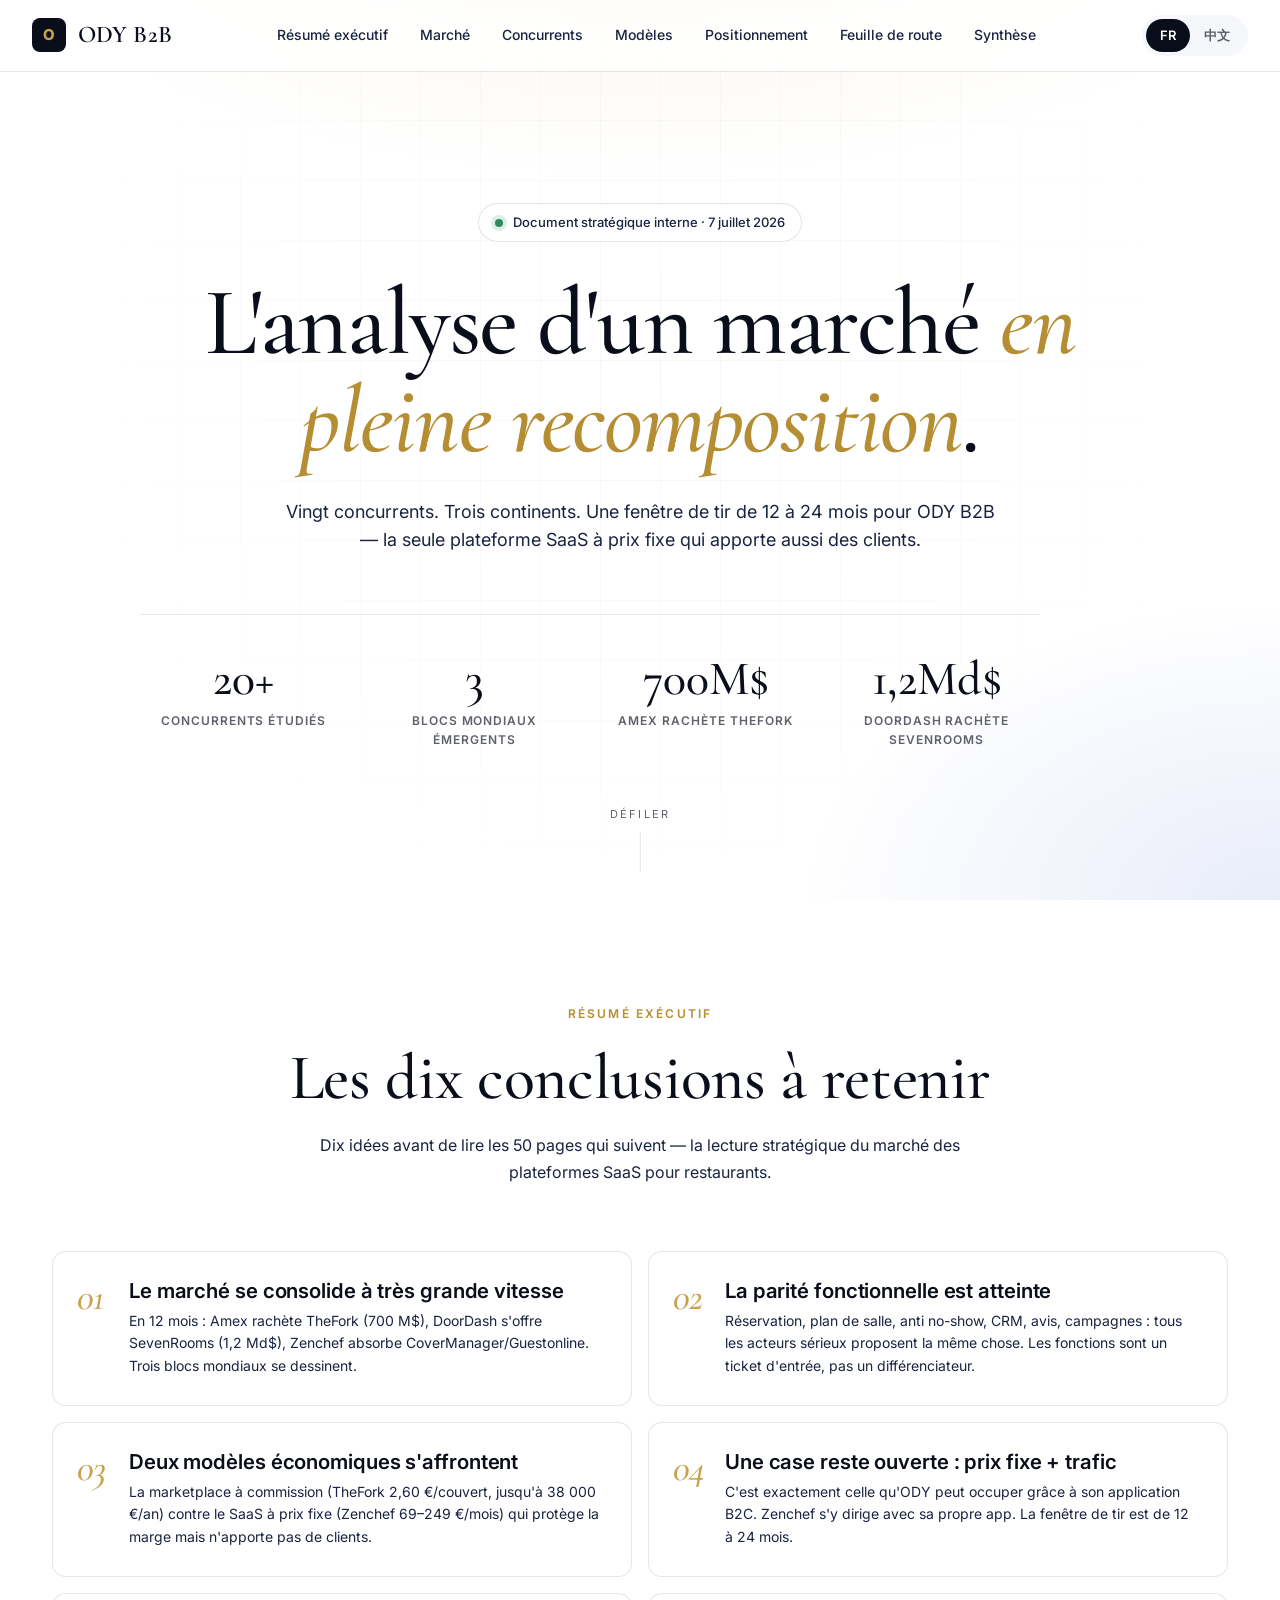
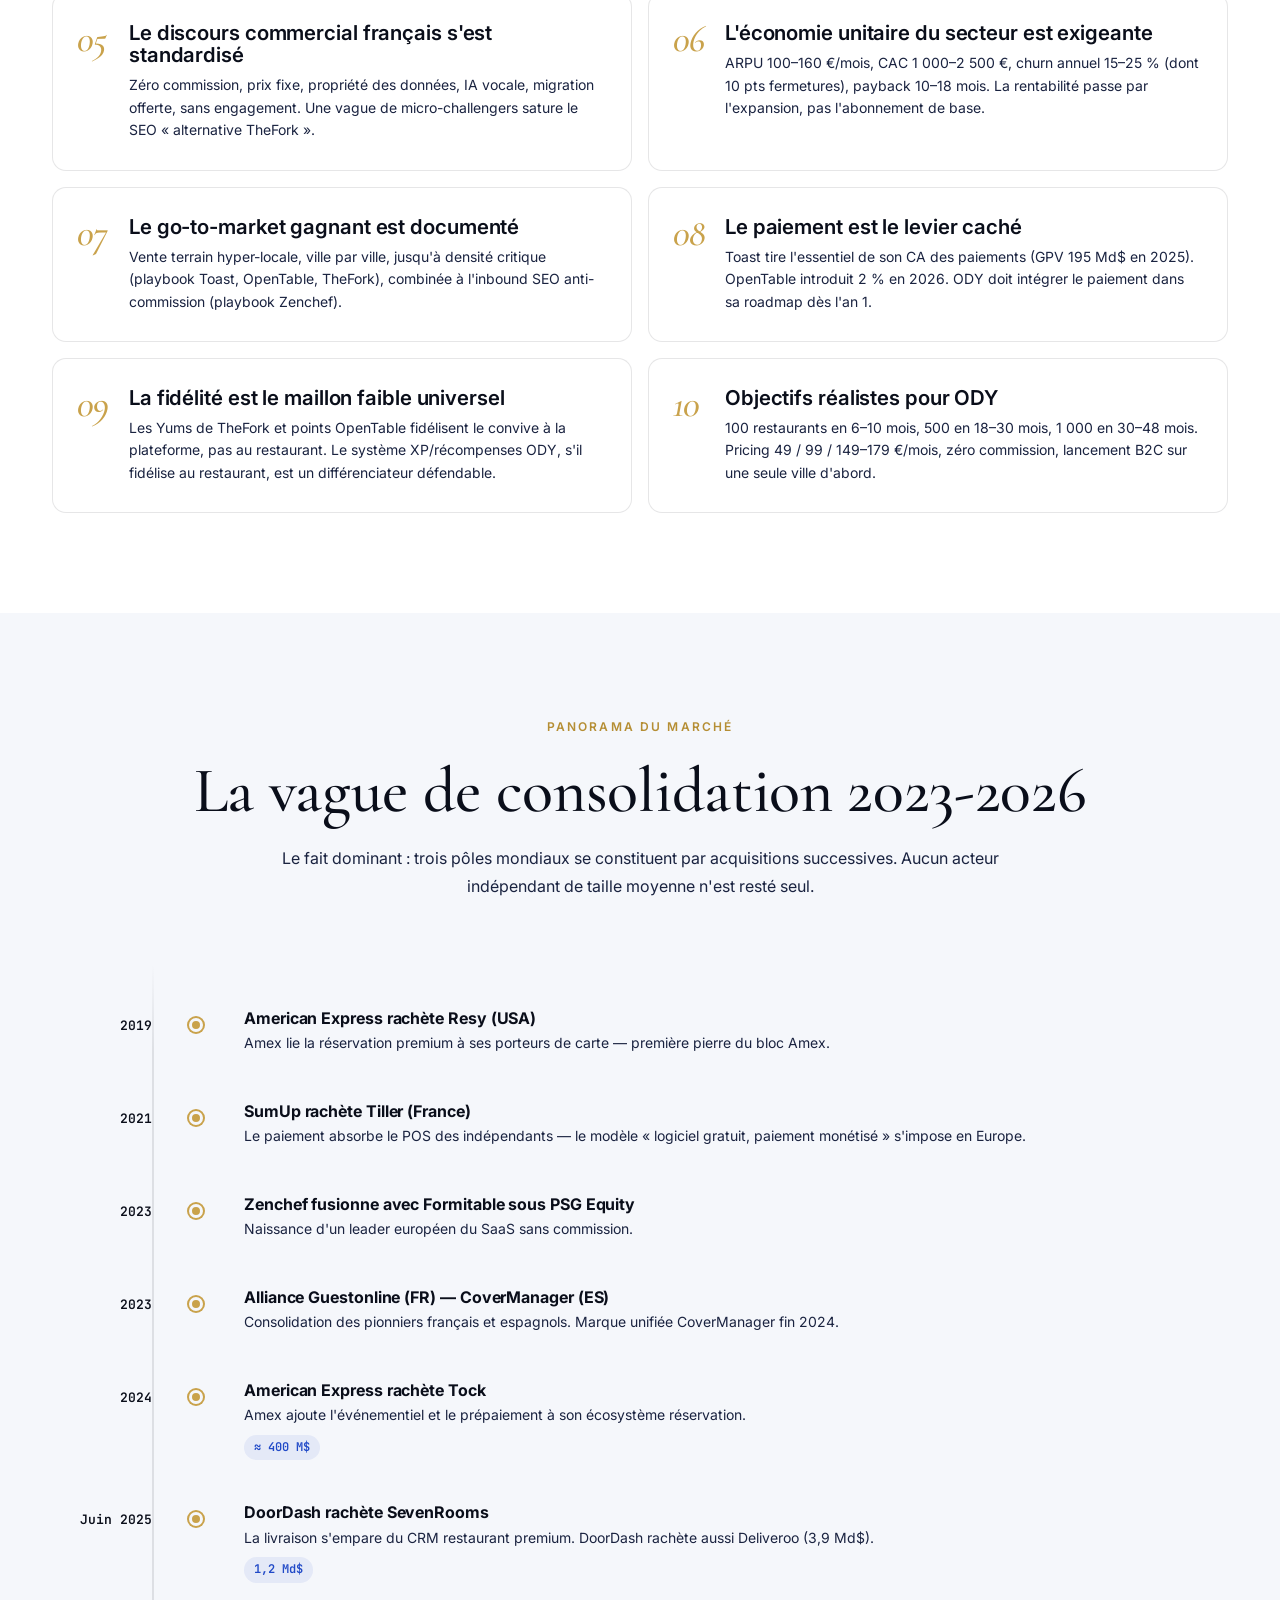
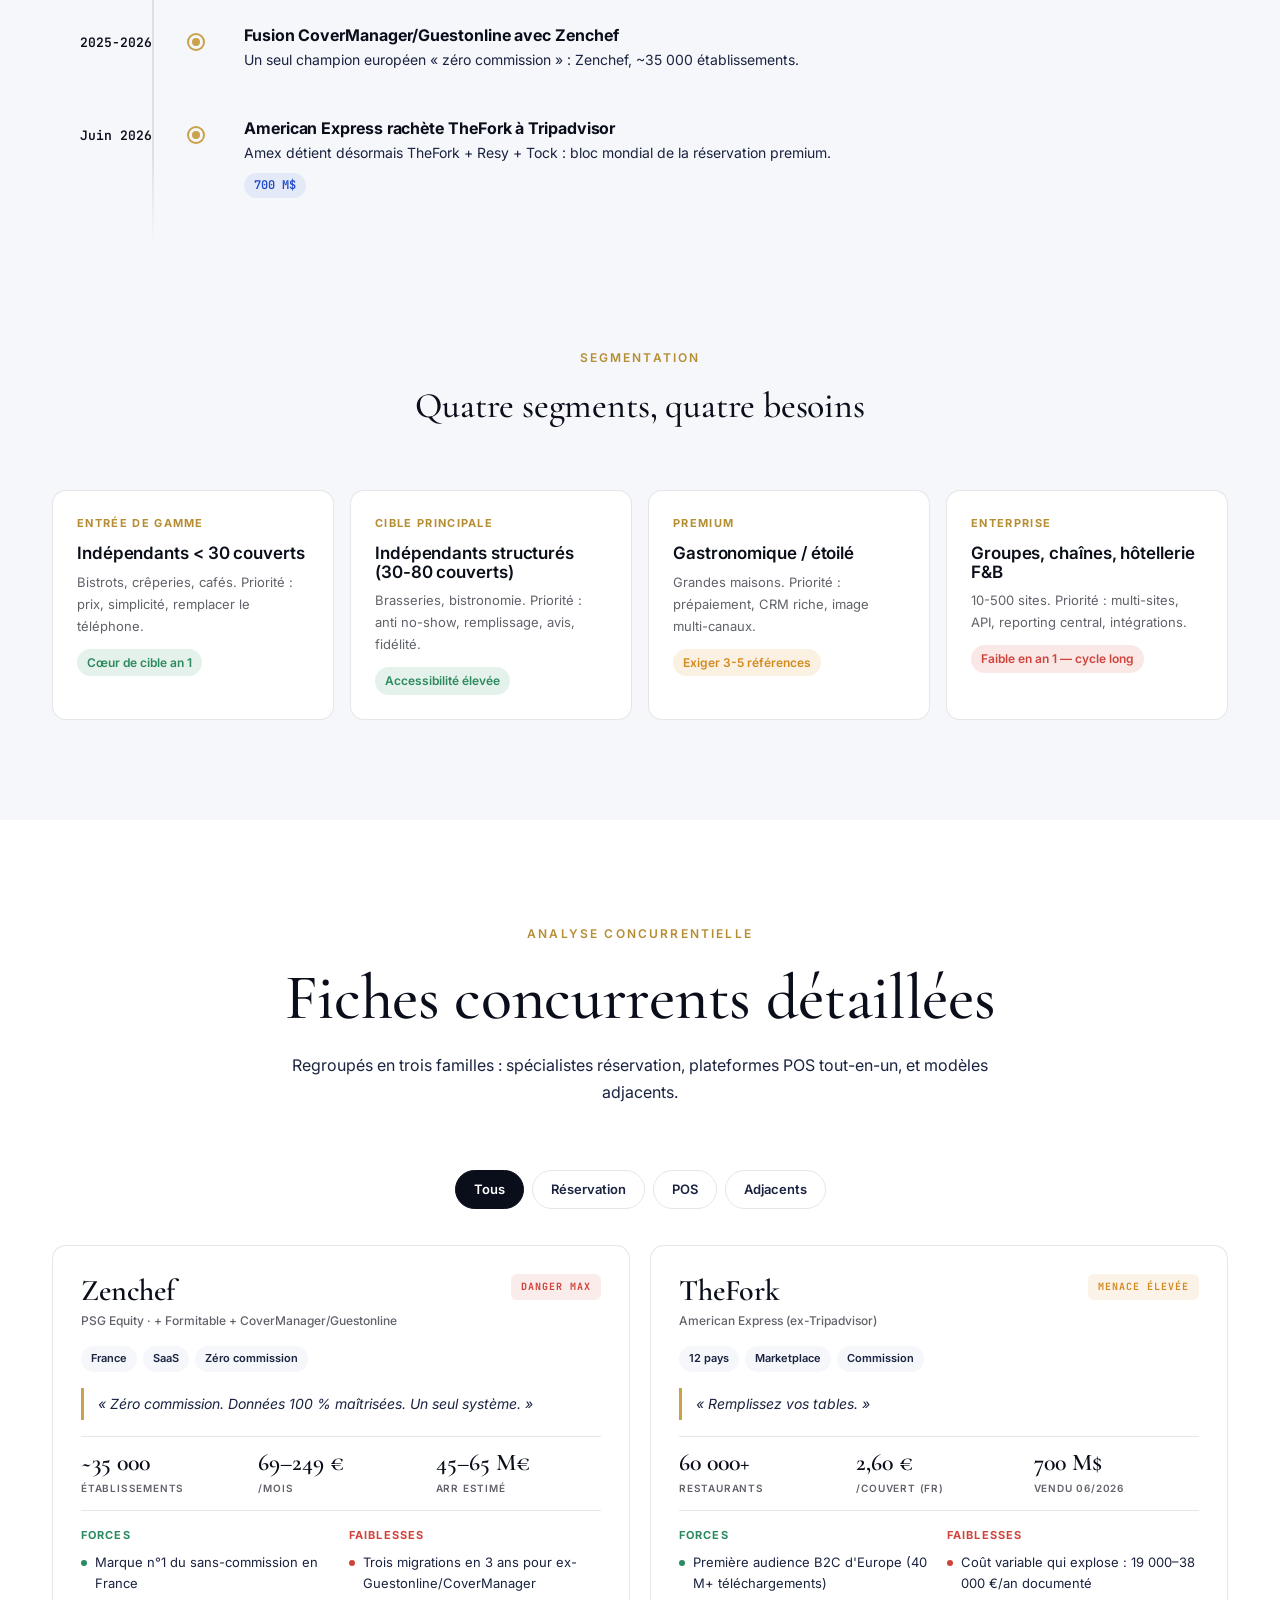
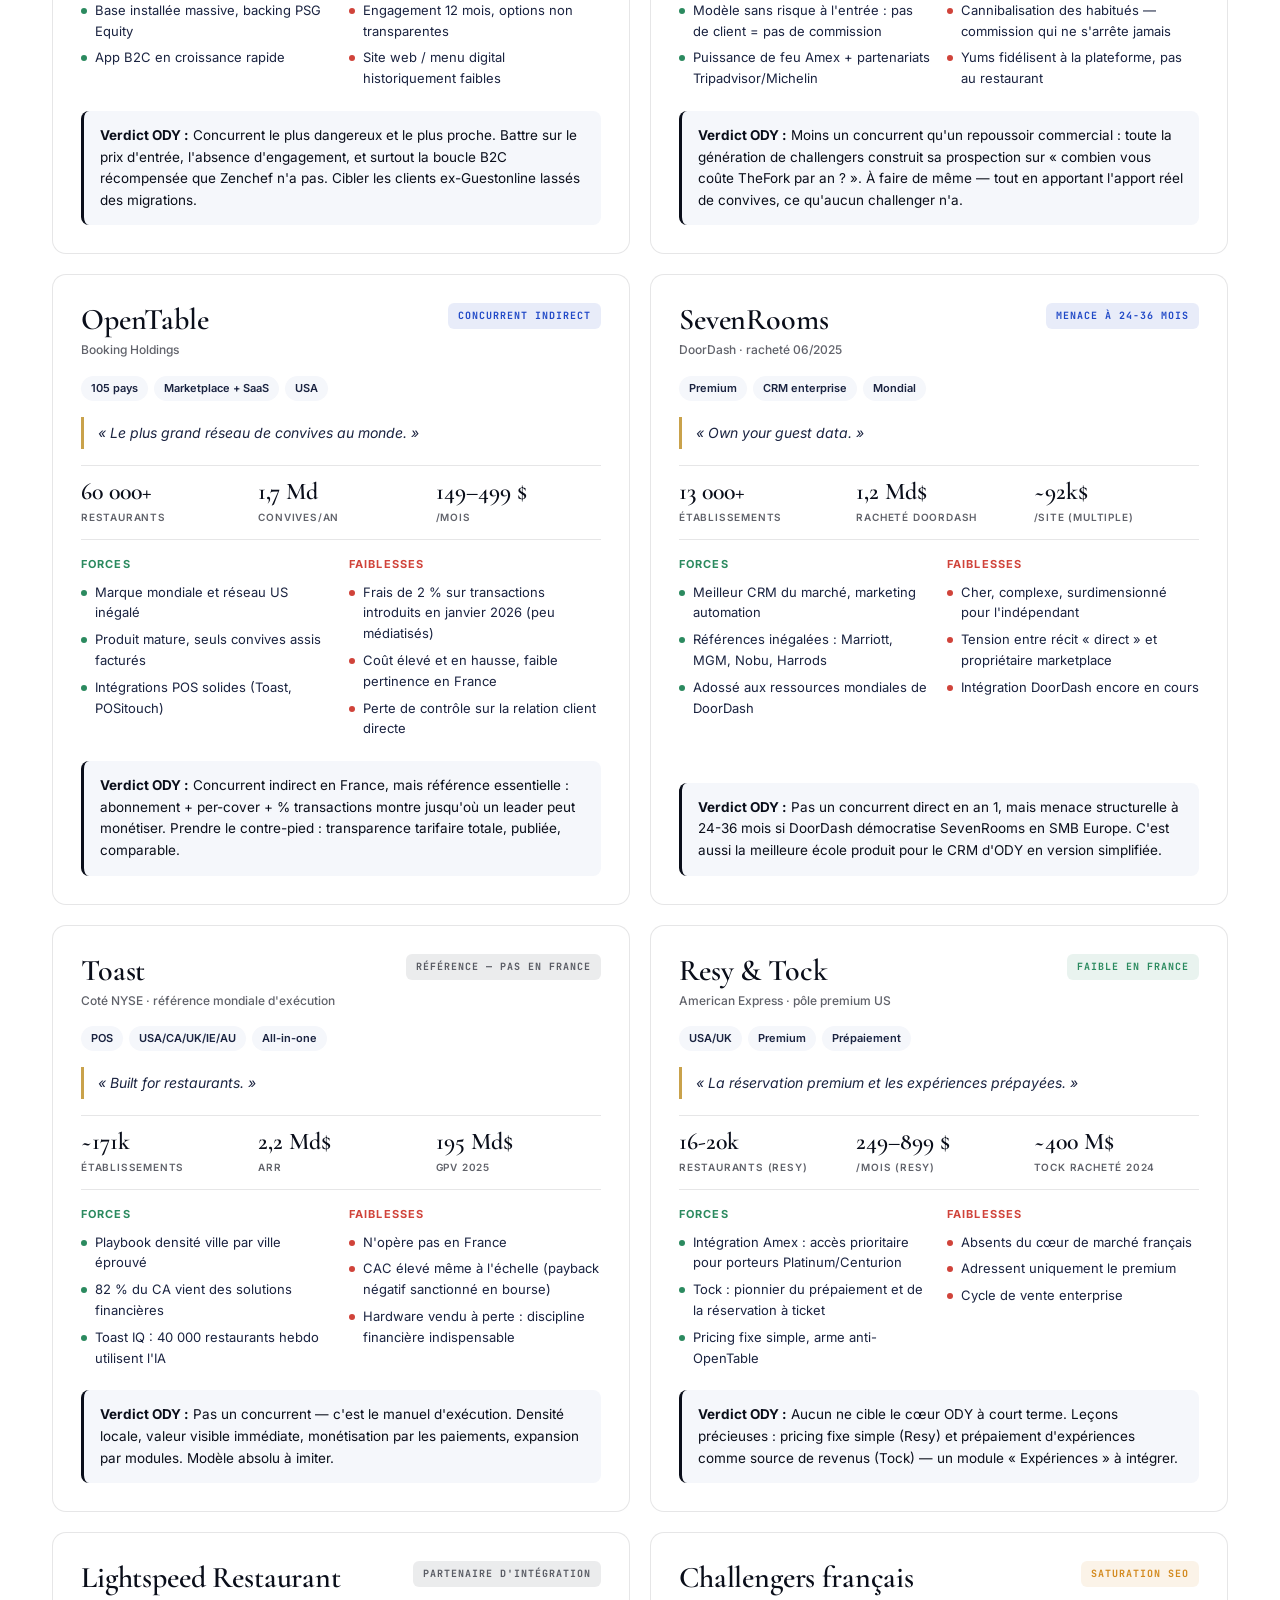
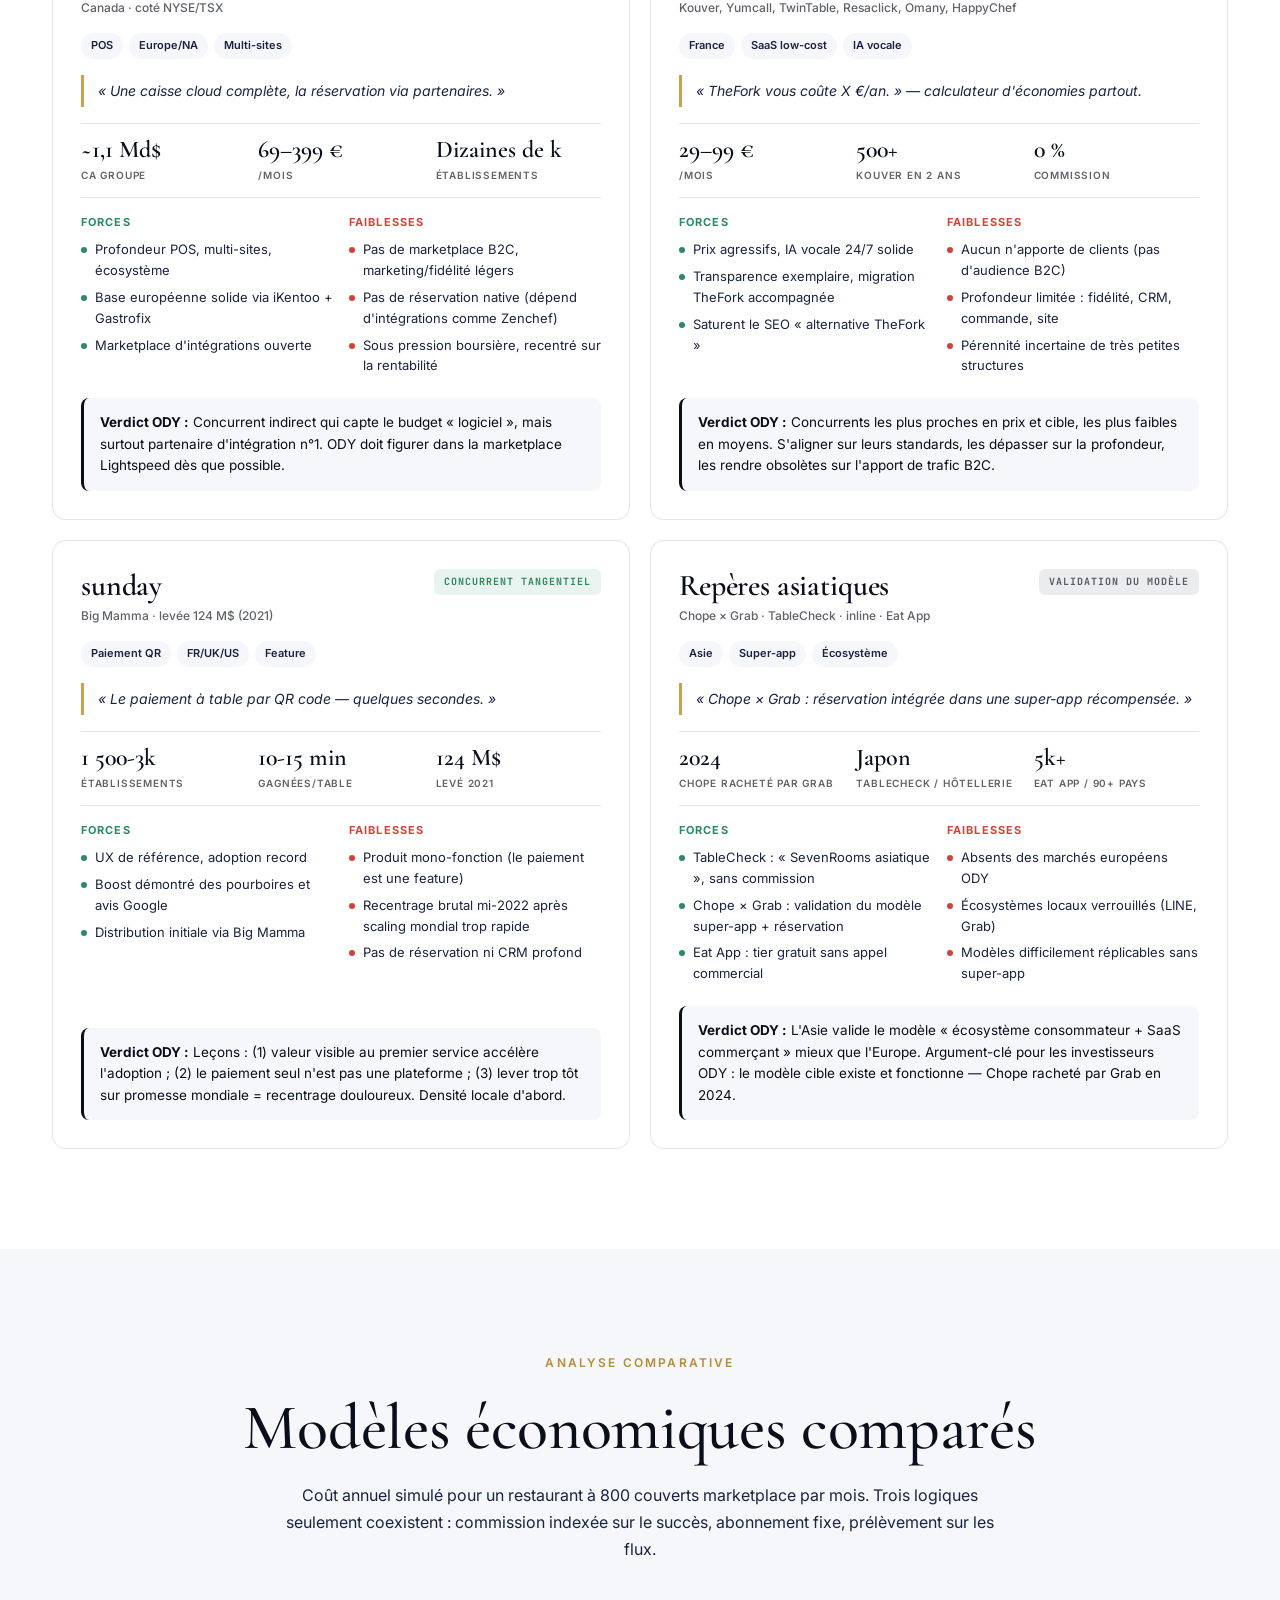
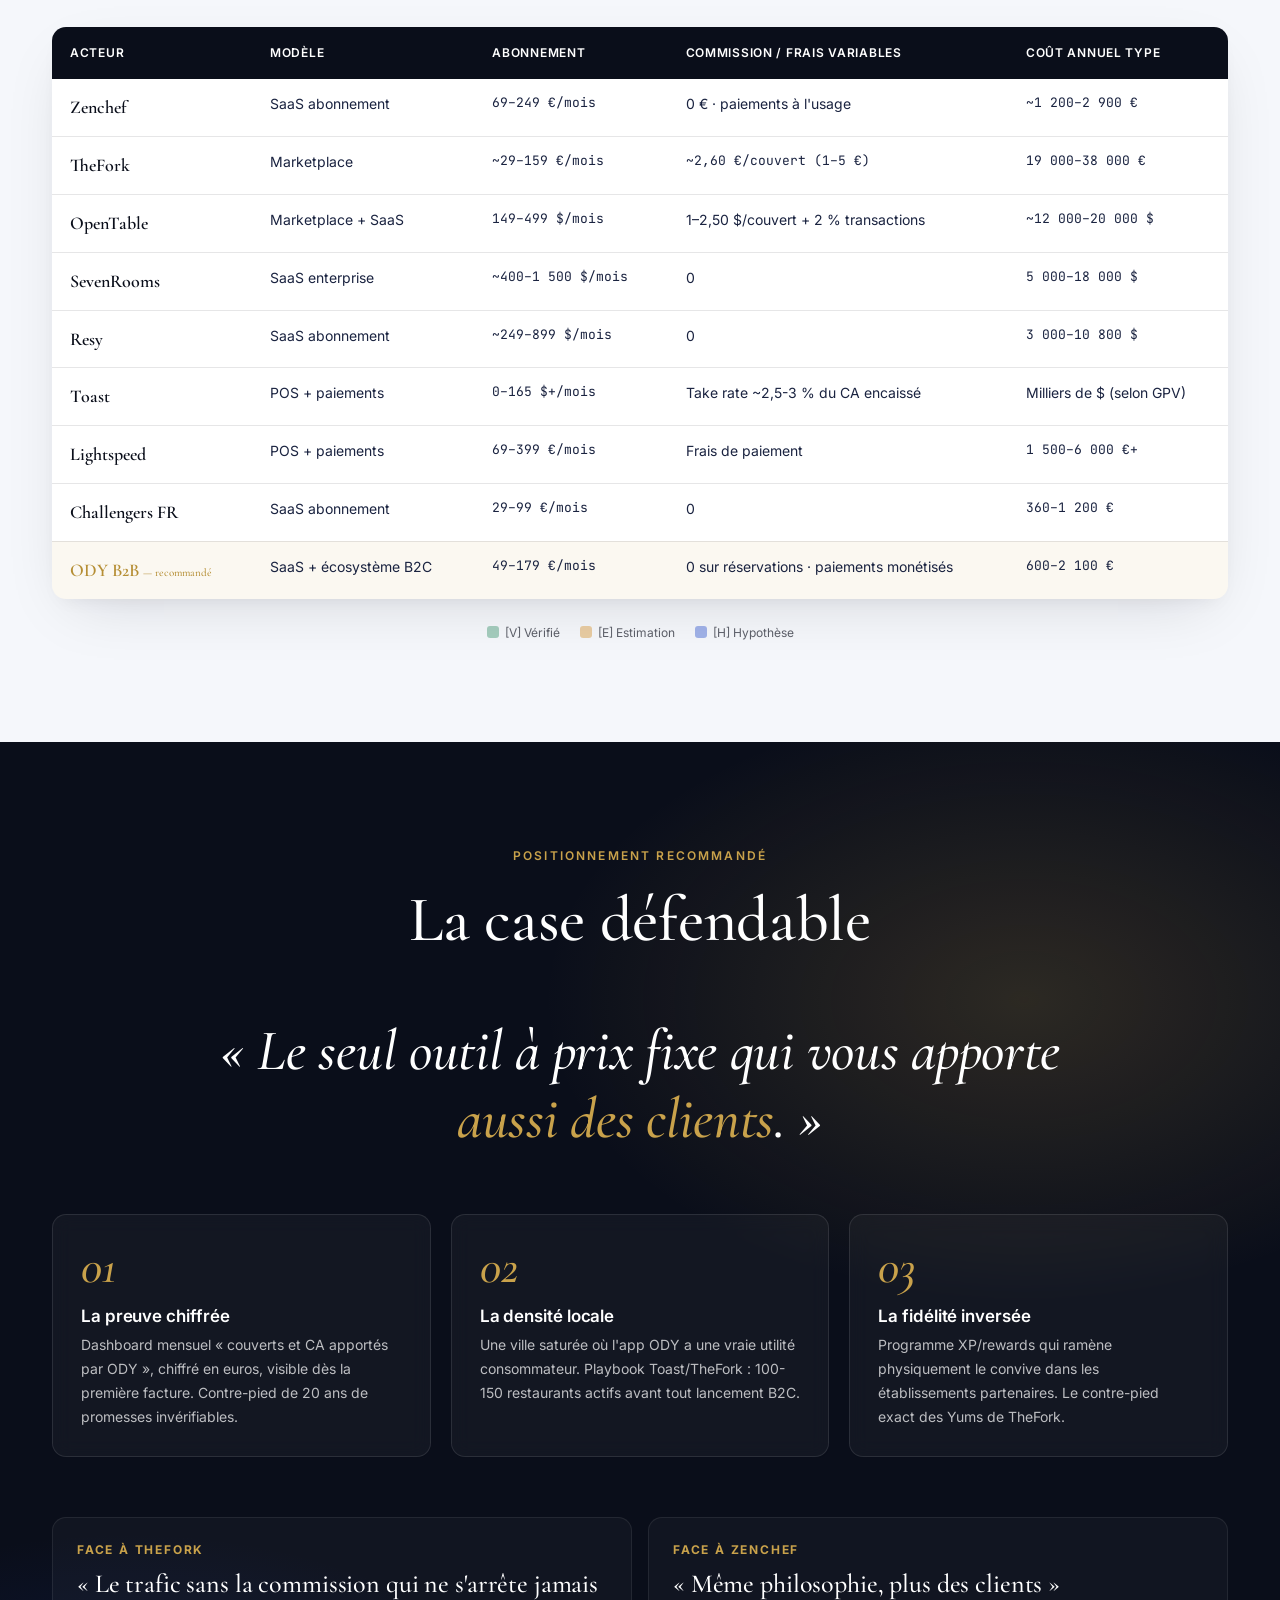
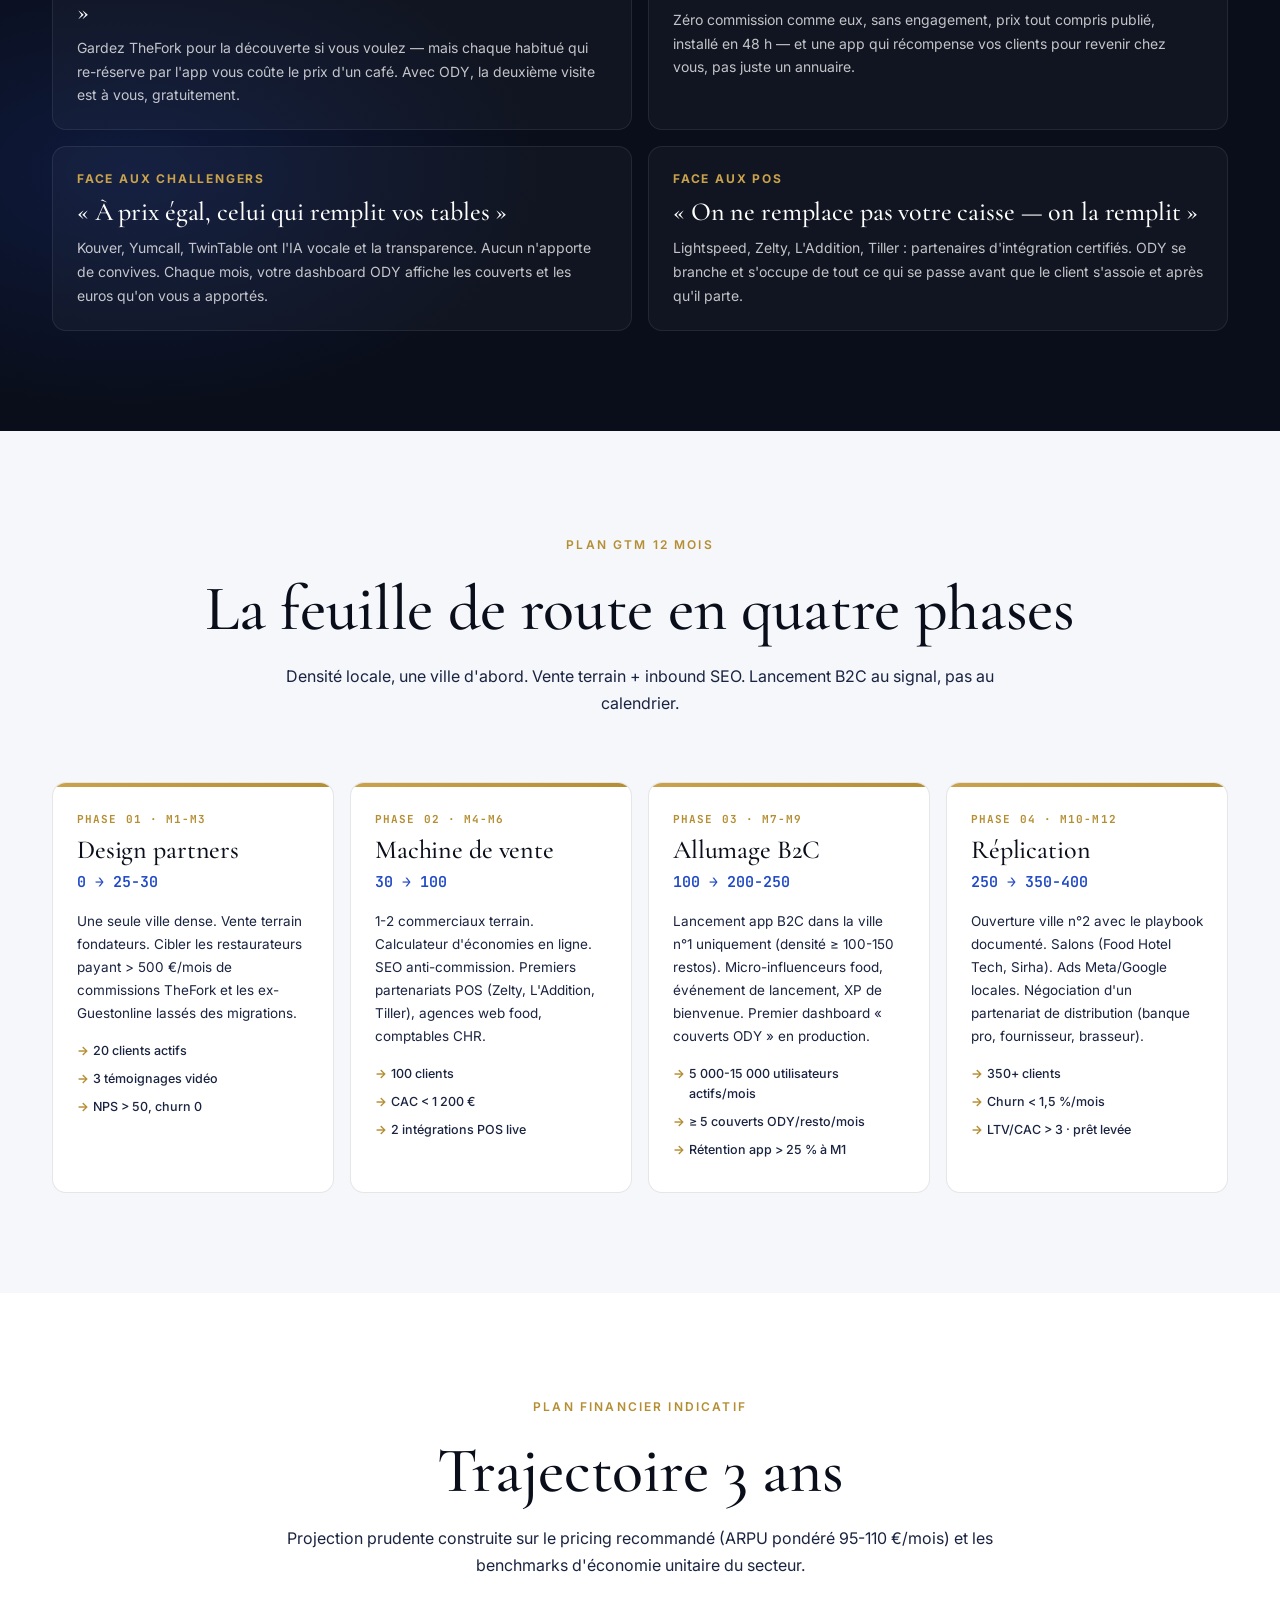
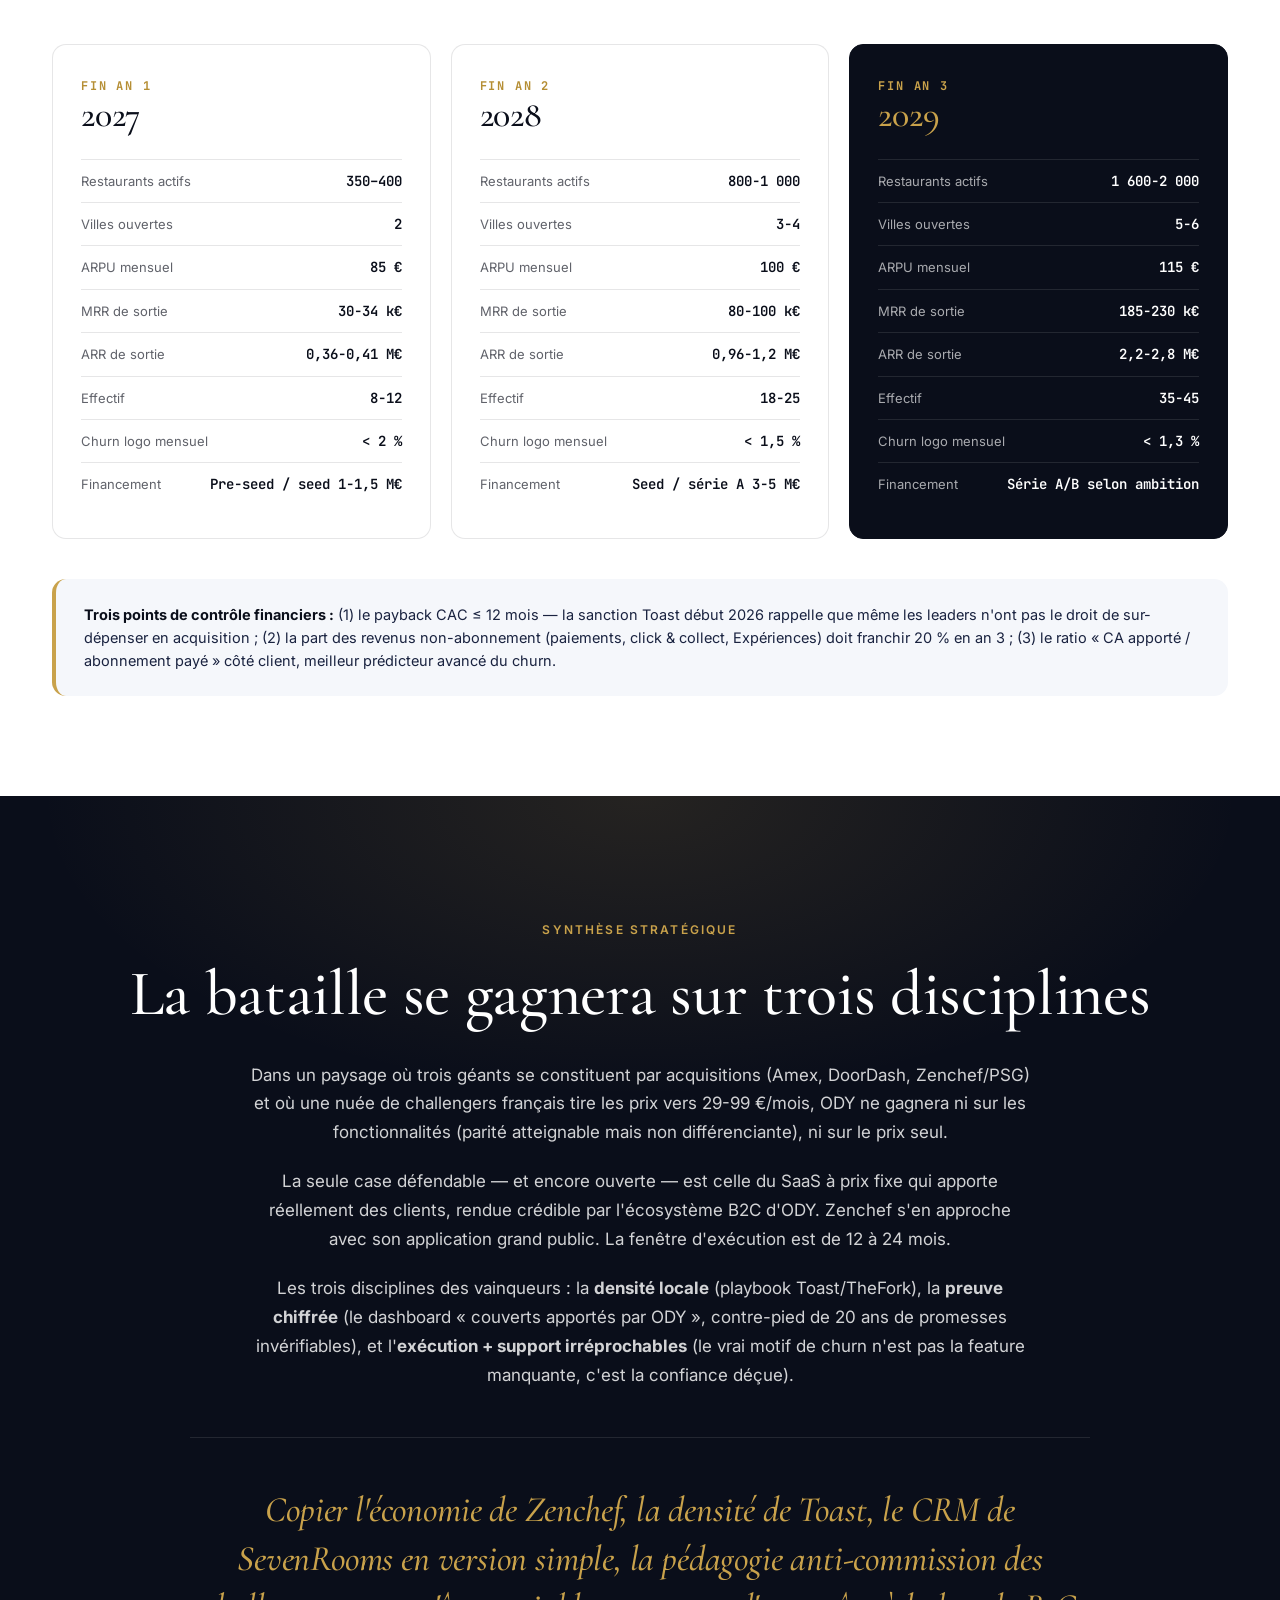
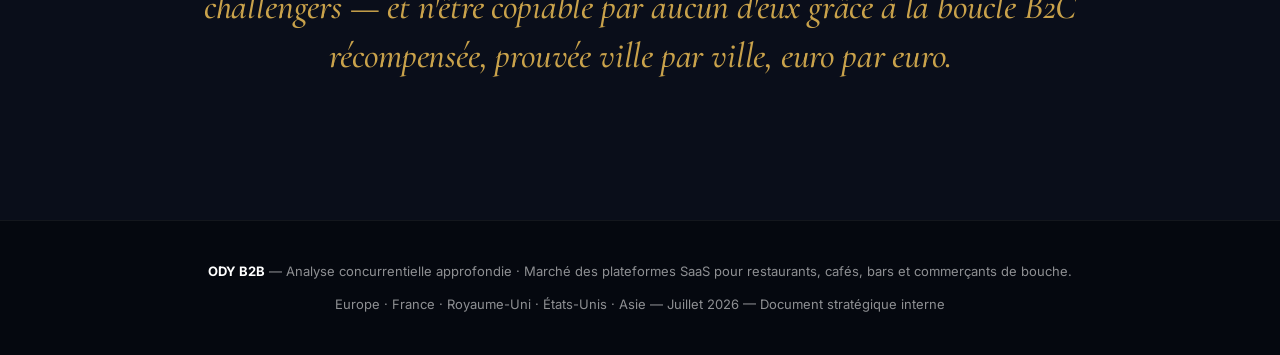
==== commit 8e0aa87f: "Retire la section Pricing ODY (architecture tarifaire) de la page et de la nav" ====
--- a/index.html
+++ b/index.html
@@ -22,7 +22,6 @@
     <a href="#market"       data-i18n="nav.market">Marché</a>
     <a href="#competitors"  data-i18n="nav.competitors">Concurrents</a>
     <a href="#models"       data-i18n="nav.models">Modèles</a>
-    <a href="#pricing"      data-i18n="nav.pricing">Pricing ODY</a>
     <a href="#positioning"  data-i18n="nav.positioning">Positionnement</a>
     <a href="#roadmap"      data-i18n="nav.roadmap">Feuille de route</a>
     <a href="#synthesis"    data-i18n="nav.synthesis">Synthèse</a>
@@ -743,67 +742,6 @@
   </div>
 </section>
 
-<!-- PRICING ODY -->
-<section id="pricing">
-  <div class="container">
-    <div class="section-head">
-      <div class="eyebrow" data-i18n="pricing.eyebrow">Pricing recommandé</div>
-      <h2 data-i18n="pricing.title">Architecture tarifaire ODY</h2>
-      <p data-i18n="pricing.sub">Sous Zenchef, au-dessus des micro-challengers. Logique « land and expand » — casser la barrière d'entrée, monter l'ARPU par les modules.</p>
-    </div>
-
-    <div class="tiers">
-      <div class="tier reveal">
-        <h3 data-i18n="t1.h">ODY Starter</h3>
-        <p class="tier-desc" data-i18n="t1.desc">Casser la barrière d'entrée. Battre Resaclick / TwinTable sur la valeur.</p>
-        <div class="price">49 €<small data-i18n="t.month">/mois HT</small></div>
-        <div class="price-note" data-i18n="t1.note">Réservations illimitées</div>
-        <ul>
-          <li data-i18n="t1.l1">Widget site + Google Reserve natif</li>
-          <li data-i18n="t1.l2">Plan de salle temps réel</li>
-          <li data-i18n="t1.l3">Anti no-show basique (SMS, empreinte CB)</li>
-          <li data-i18n="t1.l4">Fiche établissement dans l'app ODY</li>
-          <li data-i18n="t1.l5">Zéro commission sur les réservations</li>
-        </ul>
-      </div>
-
-      <div class="tier featured reveal">
-        <div class="badge" data-i18n="t.best">Best-seller · 60 % de la base</div>
-        <h3 data-i18n="t2.h">ODY Pro</h3>
-        <p class="tier-desc" data-i18n="t2.desc">Parité Yumcall / Kouver — avec le trafic B2C en plus.</p>
-        <div class="price">99 €<small data-i18n="t.month">/mois HT</small></div>
-        <div class="price-note" data-i18n="t2.note">Tout Starter, plus :</div>
-        <ul>
-          <li data-i18n="t2.l1">CRM complet et exportable</li>
-          <li data-i18n="t2.l2">Gestion des avis Google/TripAdvisor</li>
-          <li data-i18n="t2.l3">Menu digital / QR + site web simple</li>
-          <li data-i18n="t2.l4">Campagnes email 1-clic</li>
-          <li data-i18n="t2.l5">Mise en avant locale dans l'app ODY</li>
-          <li data-i18n="t2.l6">Dashboard « couverts apportés par ODY »</li>
-        </ul>
-      </div>
-
-      <div class="tier reveal">
-        <h3 data-i18n="t3.h">ODY Growth</h3>
-        <p class="tier-desc" data-i18n="t3.desc">Concurrencer Zenchef Manage/Grow. Monter l'ARPU.</p>
-        <div class="price">149-179 €<small data-i18n="t.month">/mois HT</small></div>
-        <div class="price-note" data-i18n="t3.note">Tout Pro, plus :</div>
-        <ul>
-          <li data-i18n="t3.l1">Fidélité XP/rewards co-brandée</li>
-          <li data-i18n="t3.l2">Marketing automation</li>
-          <li data-i18n="t3.l3">IA vocale de prise de réservation 24/7</li>
-          <li data-i18n="t3.l4">Click &amp; collect + module Expériences</li>
-          <li data-i18n="t3.l5">Multi-sites, API, analytics avancés</li>
-        </ul>
-      </div>
-    </div>
-
-    <div class="pricing-note reveal">
-      <strong data-i18n="pn.strong">Transverse à tous les paliers :</strong>
-      <span data-i18n="pn.body"> 0 % de commission sur les réservations · paiements monétisés à l'interchange · commission modérée (5-8 %) uniquement sur le CA click &amp; collect apporté par l'app ODY · -20 % en annuel · setup et migration offerts · essai 30 jours · sans engagement. La transparence totale publiée = arme contre l'opacité TheFork et les options non chiffrées de Zenchef.</span>
-    </div>
-  </div>
-</section>
 
 <!-- POSITIONING -->
 <section id="positioning">
